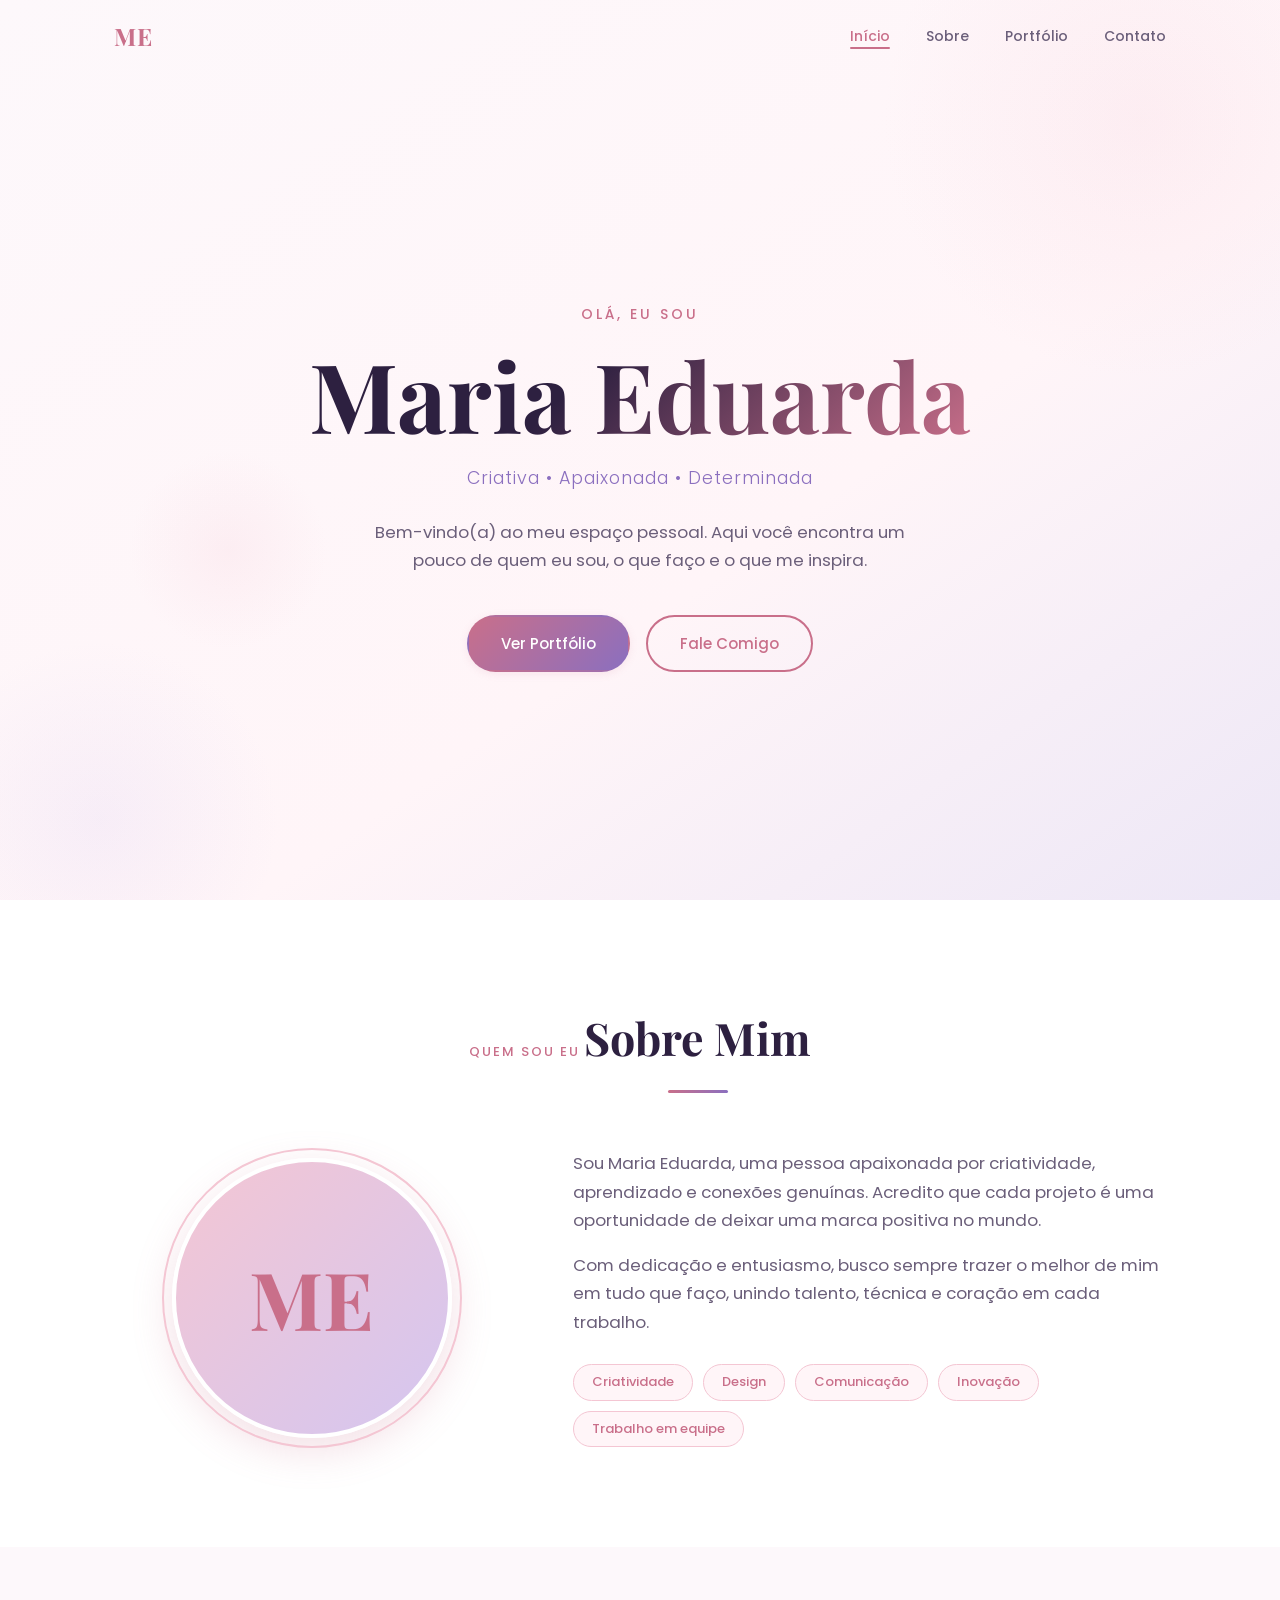
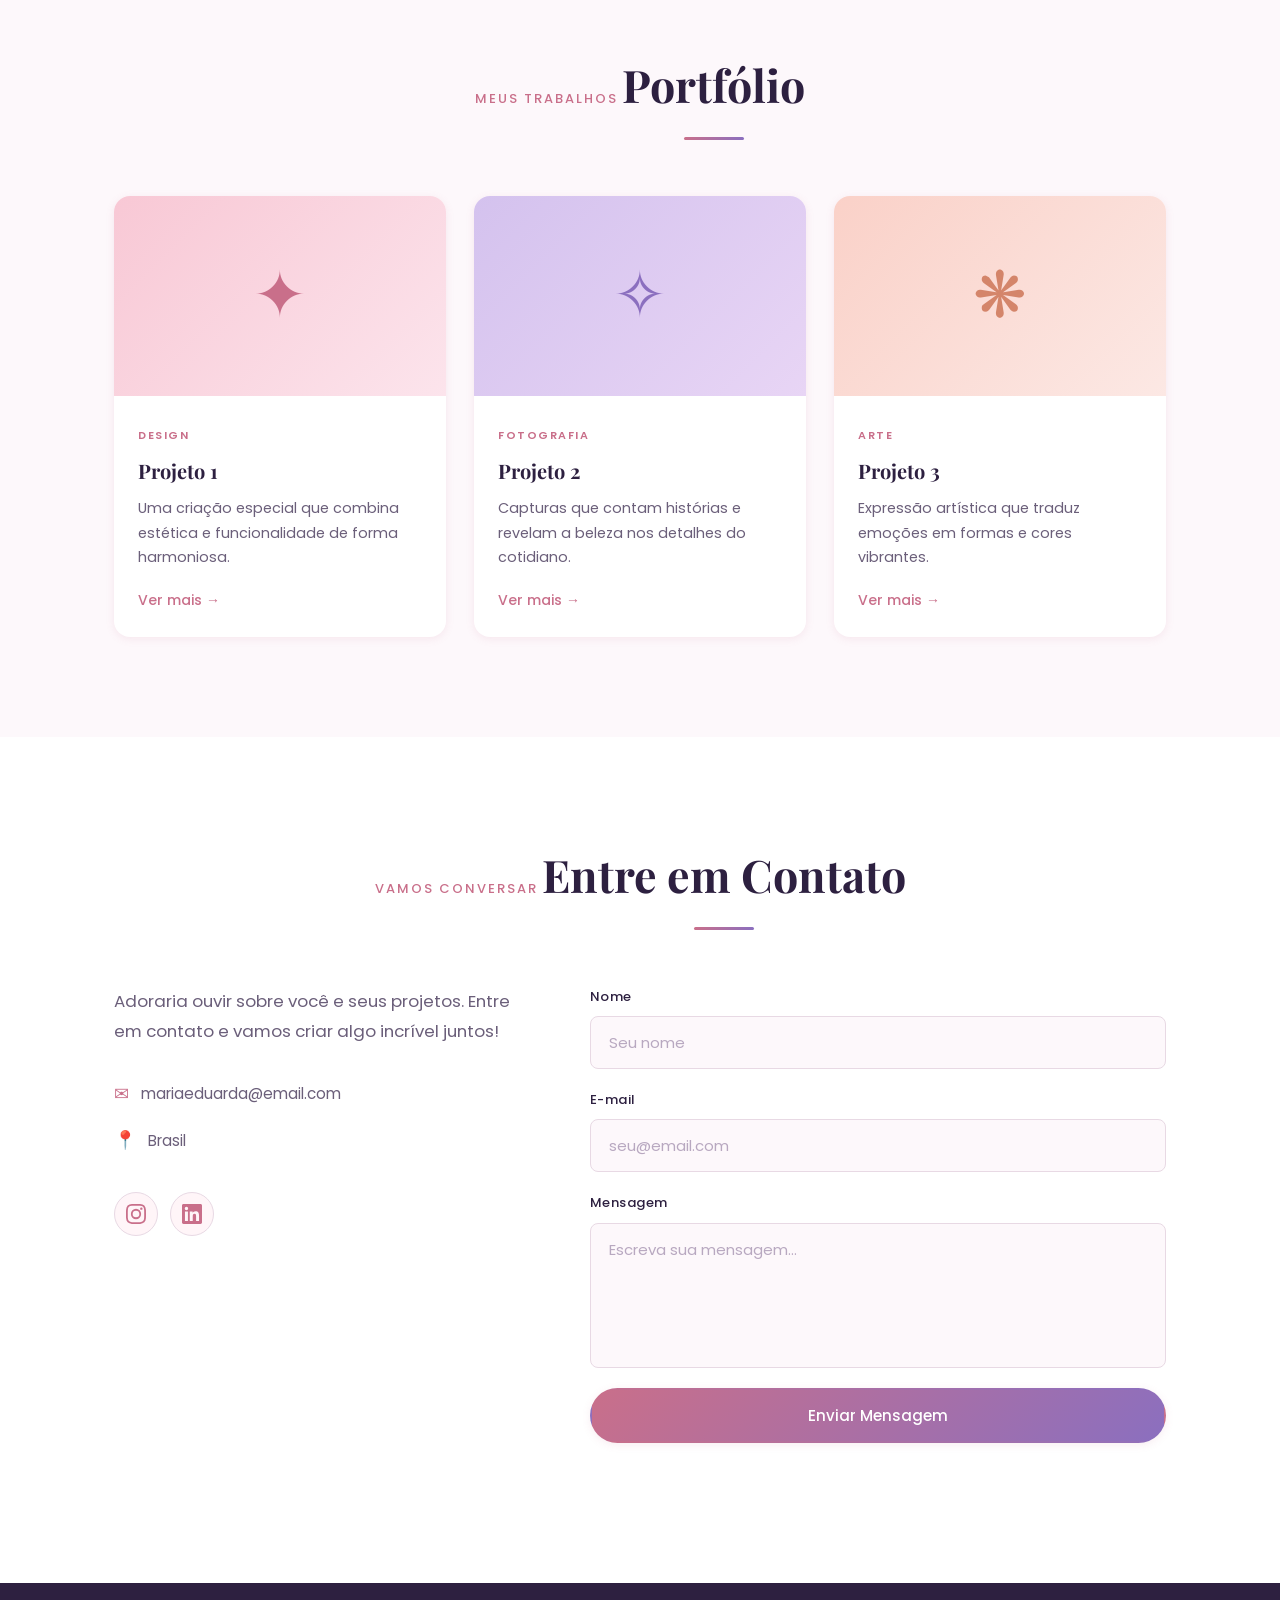
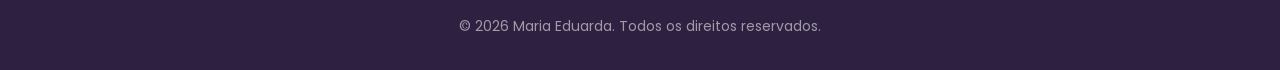
==== index.html @ 4695074f "Merge pull request #1 from SeniorPentest/copilot/create-website-with-image Add personal website for " ====
<!DOCTYPE html>
<html lang="pt-BR">
<head>
    <meta charset="UTF-8">
    <meta name="viewport" content="width=device-width, initial-scale=1.0">
    <title>Maria Eduarda</title>
    <link rel="stylesheet" href="styles.css">
    <link rel="preconnect" href="https://fonts.googleapis.com">
    <link rel="preconnect" href="https://fonts.gstatic.com" crossorigin>
    <link href="https://fonts.googleapis.com/css2?family=Playfair+Display:ital,wght@0,400;0,700;1,400&family=Poppins:wght@300;400;500;600&display=swap" rel="stylesheet">
    <script src="script.js" defer></script>
</head>
<body>

    <!-- Navigation -->
    <header id="header">
        <nav class="navbar">
            <div class="nav-logo">
                <a href="#hero">ME</a>
            </div>
            <ul class="nav-links" id="nav-links">
                <li><a href="#hero">Início</a></li>
                <li><a href="#about">Sobre</a></li>
                <li><a href="#portfolio">Portfólio</a></li>
                <li><a href="#contact">Contato</a></li>
            </ul>
            <button class="hamburger" id="hamburger" aria-label="Abrir menu">
                <span></span>
                <span></span>
                <span></span>
            </button>
        </nav>
    </header>

    <!-- Hero Section -->
    <section id="hero" class="hero">
        <div class="hero-content">
            <span class="hero-tag">Olá, eu sou</span>
            <h1 class="hero-title">Maria Eduarda</h1>
            <p class="hero-subtitle">Criativa &bull; Apaixonada &bull; Determinada</p>
            <p class="hero-description">
                Bem-vindo(a) ao meu espaço pessoal. Aqui você encontra um pouco de quem eu sou,
                o que faço e o que me inspira.
            </p>
            <div class="hero-buttons">
                <a href="#portfolio" class="btn btn-primary">Ver Portfólio</a>
                <a href="#contact" class="btn btn-outline">Fale Comigo</a>
            </div>
        </div>
        <div class="hero-decoration">
            <div class="circle circle-1"></div>
            <div class="circle circle-2"></div>
            <div class="circle circle-3"></div>
        </div>
    </section>

    <!-- About Section -->
    <section id="about" class="about">
        <div class="container">
            <div class="section-header">
                <span class="section-tag">Quem sou eu</span>
                <h2>Sobre Mim</h2>
            </div>
            <div class="about-grid">
                <div class="about-image">
                    <div class="image-placeholder">
                        <span>ME</span>
                    </div>
                </div>
                <div class="about-text">
                    <p>
                        Sou Maria Eduarda, uma pessoa apaixonada por criatividade, aprendizado e conexões genuínas.
                        Acredito que cada projeto é uma oportunidade de deixar uma marca positiva no mundo.
                    </p>
                    <p>
                        Com dedicação e entusiasmo, busco sempre trazer o melhor de mim em tudo que faço,
                        unindo talento, técnica e coração em cada trabalho.
                    </p>
                    <div class="skills">
                        <span class="skill-tag">Criatividade</span>
                        <span class="skill-tag">Design</span>
                        <span class="skill-tag">Comunicação</span>
                        <span class="skill-tag">Inovação</span>
                        <span class="skill-tag">Trabalho em equipe</span>
                    </div>
                </div>
            </div>
        </div>
    </section>

    <!-- Portfolio Section -->
    <section id="portfolio" class="portfolio">
        <div class="container">
            <div class="section-header">
                <span class="section-tag">Meus trabalhos</span>
                <h2>Portfólio</h2>
            </div>
            <div class="portfolio-grid">
                <div class="portfolio-card" data-category="design">
                    <div class="portfolio-card-img">
                        <div class="card-placeholder card-placeholder-1">✦</div>
                    </div>
                    <div class="portfolio-card-body">
                        <span class="card-tag">Design</span>
                        <h3>Projeto 1</h3>
                        <p>Uma criação especial que combina estética e funcionalidade de forma harmoniosa.</p>
                        <a href="#" class="card-link">Ver mais →</a>
                    </div>
                </div>
                <div class="portfolio-card" data-category="photo">
                    <div class="portfolio-card-img">
                        <div class="card-placeholder card-placeholder-2">✧</div>
                    </div>
                    <div class="portfolio-card-body">
                        <span class="card-tag">Fotografia</span>
                        <h3>Projeto 2</h3>
                        <p>Capturas que contam histórias e revelam a beleza nos detalhes do cotidiano.</p>
                        <a href="#" class="card-link">Ver mais →</a>
                    </div>
                </div>
                <div class="portfolio-card" data-category="art">
                    <div class="portfolio-card-img">
                        <div class="card-placeholder card-placeholder-3">❋</div>
                    </div>
                    <div class="portfolio-card-body">
                        <span class="card-tag">Arte</span>
                        <h3>Projeto 3</h3>
                        <p>Expressão artística que traduz emoções em formas e cores vibrantes.</p>
                        <a href="#" class="card-link">Ver mais →</a>
                    </div>
                </div>
            </div>
        </div>
    </section>

    <!-- Contact Section -->
    <section id="contact" class="contact">
        <div class="container">
            <div class="section-header">
                <span class="section-tag">Vamos conversar</span>
                <h2>Entre em Contato</h2>
            </div>
            <div class="contact-wrapper">
                <div class="contact-info">
                    <p>Adoraria ouvir sobre você e seus projetos. Entre em contato e vamos criar algo incrível juntos!</p>
                    <ul class="contact-list">
                        <li>
                            <span class="contact-icon">✉</span>
                            <a href="mailto:mariaeduarda@email.com">mariaeduarda@email.com</a>
                        </li>
                        <li>
                            <span class="contact-icon">📍</span>
                            <span>Brasil</span>
                        </li>
                    </ul>
                    <div class="social-links">
                        <a href="#" class="social-link" aria-label="Instagram">
                            <svg viewBox="0 0 24 24" width="20" height="20" fill="currentColor"><path d="M12 2.163c3.204 0 3.584.012 4.85.07 3.252.148 4.771 1.691 4.919 4.919.058 1.265.069 1.645.069 4.849 0 3.205-.012 3.584-.069 4.849-.149 3.225-1.664 4.771-4.919 4.919-1.266.058-1.644.07-4.85.07-3.204 0-3.584-.012-4.849-.07-3.26-.149-4.771-1.699-4.919-4.92-.058-1.265-.07-1.644-.07-4.849 0-3.204.013-3.583.07-4.849.149-3.227 1.664-4.771 4.919-4.919 1.266-.057 1.645-.069 4.849-.069zM12 0C8.741 0 8.333.014 7.053.072 2.695.272.273 2.69.073 7.052.014 8.333 0 8.741 0 12c0 3.259.014 3.668.072 4.948.2 4.358 2.618 6.78 6.98 6.98C8.333 23.986 8.741 24 12 24c3.259 0 3.668-.014 4.948-.072 4.354-.2 6.782-2.618 6.979-6.98.059-1.28.073-1.689.073-4.948 0-3.259-.014-3.667-.072-4.947-.196-4.354-2.617-6.78-6.979-6.98C15.668.014 15.259 0 12 0zm0 5.838a6.162 6.162 0 100 12.324 6.162 6.162 0 000-12.324zM12 16a4 4 0 110-8 4 4 0 010 8zm6.406-11.845a1.44 1.44 0 100 2.881 1.44 1.44 0 000-2.881z"/></svg>
                        </a>
                        <a href="#" class="social-link" aria-label="LinkedIn">
                            <svg viewBox="0 0 24 24" width="20" height="20" fill="currentColor"><path d="M20.447 20.452h-3.554v-5.569c0-1.328-.027-3.037-1.852-3.037-1.853 0-2.136 1.445-2.136 2.939v5.667H9.351V9h3.414v1.561h.046c.477-.9 1.637-1.85 3.37-1.85 3.601 0 4.267 2.37 4.267 5.455v6.286zM5.337 7.433a2.062 2.062 0 01-2.063-2.065 2.064 2.064 0 112.063 2.065zm1.782 13.019H3.555V9h3.564v11.452zM22.225 0H1.771C.792 0 0 .774 0 1.729v20.542C0 23.227.792 24 1.771 24h20.451C23.2 24 24 23.227 24 22.271V1.729C24 .774 23.2 0 22.222 0h.003z"/></svg>
                        </a>
                    </div>
                </div>
                <form class="contact-form" id="contact-form" novalidate>
                    <div class="form-group">
                        <label for="name">Nome</label>
                        <input type="text" id="name" name="name" placeholder="Seu nome" required>
                    </div>
                    <div class="form-group">
                        <label for="email">E-mail</label>
                        <input type="email" id="email" name="email" placeholder="seu@email.com" required>
                    </div>
                    <div class="form-group">
                        <label for="message">Mensagem</label>
                        <textarea id="message" name="message" rows="5" placeholder="Escreva sua mensagem..." required></textarea>
                    </div>
                    <button type="submit" class="btn btn-primary btn-full">Enviar Mensagem</button>
                    <p class="form-status" id="form-status"></p>
                </form>
            </div>
        </div>
    </section>

    <!-- Footer -->
    <footer class="footer">
        <div class="container">
            <p>&copy; 2026 Maria Eduarda. Todos os direitos reservados.</p>
        </div>
    </footer>

</body>
</html>
---- styles.css ----
/* ===========================
   CSS Reset & Base Styles
   =========================== */

*, *::before, *::after {
    box-sizing: border-box;
    margin: 0;
    padding: 0;
}

:root {
    --color-primary: #c96f8a;
    --color-primary-dark: #a85472;
    --color-primary-light: #f4c6d3;
    --color-secondary: #8b6fbf;
    --color-secondary-light: #d4c6f0;
    --color-bg: #fdf8fb;
    --color-bg-alt: #fff5f8;
    --color-text: #2d2040;
    --color-text-light: #6b5f7a;
    --color-white: #ffffff;
    --color-border: #e8d9e4;
    --font-display: 'Playfair Display', Georgia, serif;
    --font-body: 'Poppins', sans-serif;
    --shadow-sm: 0 2px 8px rgba(201, 111, 138, 0.12);
    --shadow-md: 0 6px 24px rgba(201, 111, 138, 0.18);
    --shadow-lg: 0 12px 40px rgba(201, 111, 138, 0.22);
    --radius: 16px;
    --radius-sm: 8px;
    --transition: 0.3s ease;
    --max-width: 1100px;
    --nav-height: 72px;
}

html {
    scroll-behavior: smooth;
}

body {
    font-family: var(--font-body);
    font-size: 16px;
    line-height: 1.7;
    color: var(--color-text);
    background-color: var(--color-bg);
    overflow-x: hidden;
}

a {
    text-decoration: none;
    color: inherit;
    transition: color var(--transition);
}

ul {
    list-style: none;
}

img {
    max-width: 100%;
    display: block;
}

/* ===========================
   Utility Classes
   =========================== */

.container {
    max-width: var(--max-width);
    margin: 0 auto;
    padding: 0 24px;
}

.section-header {
    text-align: center;
    margin-bottom: 56px;
}

.section-tag {
    display: inline-block;
    font-size: 13px;
    font-weight: 500;
    letter-spacing: 2px;
    text-transform: uppercase;
    color: var(--color-primary);
    margin-bottom: 12px;
}

.section-header h2 {
    font-family: var(--font-display);
    font-size: clamp(2rem, 4vw, 2.8rem);
    font-weight: 700;
    color: var(--color-text);
    position: relative;
    display: inline-block;
}

.section-header h2::after {
    content: '';
    display: block;
    width: 60px;
    height: 3px;
    background: linear-gradient(90deg, var(--color-primary), var(--color-secondary));
    border-radius: 2px;
    margin: 14px auto 0;
}

/* ===========================
   Buttons
   =========================== */

.btn {
    display: inline-flex;
    align-items: center;
    justify-content: center;
    padding: 14px 32px;
    border-radius: 50px;
    font-family: var(--font-body);
    font-size: 15px;
    font-weight: 500;
    cursor: pointer;
    transition: all var(--transition);
    border: 2px solid transparent;
    white-space: nowrap;
}

.btn-primary {
    background: linear-gradient(135deg, var(--color-primary), var(--color-secondary));
    color: var(--color-white);
    box-shadow: var(--shadow-sm);
}

.btn-primary:hover {
    transform: translateY(-2px);
    box-shadow: var(--shadow-md);
    opacity: 0.92;
}

.btn-outline {
    background: transparent;
    color: var(--color-primary);
    border-color: var(--color-primary);
}

.btn-outline:hover {
    background: var(--color-primary);
    color: var(--color-white);
    transform: translateY(-2px);
}

.btn-full {
    width: 100%;
}

/* ===========================
   Header & Navigation
   =========================== */

#header {
    position: fixed;
    top: 0;
    left: 0;
    right: 0;
    z-index: 100;
    height: var(--nav-height);
    transition: background var(--transition), box-shadow var(--transition);
}

#header.scrolled {
    background: rgba(253, 248, 251, 0.95);
    backdrop-filter: blur(12px);
    box-shadow: var(--shadow-sm);
}

.navbar {
    display: flex;
    align-items: center;
    justify-content: space-between;
    max-width: var(--max-width);
    margin: 0 auto;
    padding: 0 24px;
    height: 100%;
}

.nav-logo a {
    font-family: var(--font-display);
    font-size: 1.5rem;
    font-weight: 700;
    color: var(--color-primary);
    letter-spacing: 1px;
}

.nav-links {
    display: flex;
    gap: 36px;
}

.nav-links a {
    font-size: 14px;
    font-weight: 500;
    color: var(--color-text-light);
    position: relative;
    padding-bottom: 3px;
}

.nav-links a::after {
    content: '';
    position: absolute;
    bottom: 0;
    left: 0;
    width: 0;
    height: 2px;
    background: var(--color-primary);
    border-radius: 1px;
    transition: width var(--transition);
}

.nav-links a:hover,
.nav-links a.active {
    color: var(--color-primary);
}

.nav-links a:hover::after,
.nav-links a.active::after {
    width: 100%;
}

.hamburger {
    display: none;
    flex-direction: column;
    justify-content: space-between;
    width: 26px;
    height: 18px;
    background: none;
    border: none;
    cursor: pointer;
    padding: 0;
}

.hamburger span {
    display: block;
    height: 2px;
    background: var(--color-primary);
    border-radius: 2px;
    transition: all var(--transition);
}

/* ===========================
   Hero Section
   =========================== */

.hero {
    min-height: 100vh;
    display: flex;
    align-items: center;
    justify-content: center;
    position: relative;
    overflow: hidden;
    background: linear-gradient(145deg, var(--color-bg) 0%, var(--color-bg-alt) 60%, #ede7f6 100%);
    padding-top: var(--nav-height);
}

.hero-content {
    position: relative;
    z-index: 2;
    text-align: center;
    max-width: 720px;
    padding: 80px 24px;
}

.hero-tag {
    display: inline-block;
    font-size: 14px;
    font-weight: 500;
    letter-spacing: 3px;
    text-transform: uppercase;
    color: var(--color-primary);
    margin-bottom: 16px;
}

.hero-title {
    font-family: var(--font-display);
    font-size: clamp(3rem, 8vw, 6rem);
    font-weight: 700;
    line-height: 1.1;
    color: var(--color-text);
    margin-bottom: 16px;
    background: linear-gradient(135deg, var(--color-text) 40%, var(--color-primary) 100%);
    -webkit-background-clip: text;
    -webkit-text-fill-color: transparent;
    background-clip: text;
}

.hero-subtitle {
    font-size: 1.1rem;
    font-weight: 300;
    color: var(--color-secondary);
    letter-spacing: 1px;
    margin-bottom: 24px;
}

.hero-description {
    font-size: 1.05rem;
    color: var(--color-text-light);
    max-width: 540px;
    margin: 0 auto 40px;
}

.hero-buttons {
    display: flex;
    gap: 16px;
    justify-content: center;
    flex-wrap: wrap;
}

/* Decorative Circles */
.hero-decoration {
    position: absolute;
    inset: 0;
    pointer-events: none;
}

.circle {
    position: absolute;
    border-radius: 50%;
    opacity: 0.18;
}

.circle-1 {
    width: 520px;
    height: 520px;
    background: radial-gradient(circle, var(--color-primary-light), transparent 70%);
    top: -140px;
    right: -120px;
    animation: float 8s ease-in-out infinite;
}

.circle-2 {
    width: 360px;
    height: 360px;
    background: radial-gradient(circle, var(--color-secondary-light), transparent 70%);
    bottom: -100px;
    left: -80px;
    animation: float 10s ease-in-out infinite reverse;
}

.circle-3 {
    width: 200px;
    height: 200px;
    background: radial-gradient(circle, var(--color-primary-light), transparent 70%);
    top: 50%;
    left: 10%;
    animation: float 6s ease-in-out infinite 2s;
}

@keyframes float {
    0%, 100% { transform: translateY(0px); }
    50% { transform: translateY(-20px); }
}

/* ===========================
   About Section
   =========================== */

.about {
    padding: 100px 0;
    background: var(--color-white);
}

.about-grid {
    display: grid;
    grid-template-columns: 1fr 1.5fr;
    gap: 64px;
    align-items: center;
}

.about-image {
    display: flex;
    justify-content: center;
}

.image-placeholder {
    width: 280px;
    height: 280px;
    border-radius: 50%;
    background: linear-gradient(135deg, var(--color-primary-light), var(--color-secondary-light));
    display: flex;
    align-items: center;
    justify-content: center;
    font-family: var(--font-display);
    font-size: 5rem;
    font-weight: 700;
    color: var(--color-primary);
    box-shadow: var(--shadow-lg);
    border: 4px solid var(--color-white);
    outline: 2px solid var(--color-primary-light);
    outline-offset: 8px;
}

.about-text p {
    font-size: 1.05rem;
    color: var(--color-text-light);
    margin-bottom: 16px;
}

.skills {
    display: flex;
    flex-wrap: wrap;
    gap: 10px;
    margin-top: 28px;
}

.skill-tag {
    display: inline-block;
    background: var(--color-bg-alt);
    color: var(--color-primary);
    font-size: 13px;
    font-weight: 500;
    padding: 6px 18px;
    border-radius: 50px;
    border: 1px solid var(--color-primary-light);
}

/* ===========================
   Portfolio Section
   =========================== */

.portfolio {
    padding: 100px 0;
    background: var(--color-bg);
}

.portfolio-grid {
    display: grid;
    grid-template-columns: repeat(3, 1fr);
    gap: 28px;
}

.portfolio-card {
    background: var(--color-white);
    border-radius: var(--radius);
    overflow: hidden;
    box-shadow: var(--shadow-sm);
    transition: transform var(--transition), box-shadow var(--transition);
}

.portfolio-card:hover {
    transform: translateY(-6px);
    box-shadow: var(--shadow-lg);
}

.portfolio-card-img {
    height: 200px;
    overflow: hidden;
}

.card-placeholder {
    width: 100%;
    height: 100%;
    display: flex;
    align-items: center;
    justify-content: center;
    font-size: 4rem;
}

.card-placeholder-1 {
    background: linear-gradient(135deg, #f8c8d5, #fce4ec);
    color: var(--color-primary);
}

.card-placeholder-2 {
    background: linear-gradient(135deg, #d4c2ee, #e8d5f5);
    color: var(--color-secondary);
}

.card-placeholder-3 {
    background: linear-gradient(135deg, #fad1c8, #fce8e4);
    color: #d4856a;
}

.portfolio-card-body {
    padding: 24px;
}

.card-tag {
    display: inline-block;
    font-size: 11px;
    font-weight: 600;
    letter-spacing: 1.5px;
    text-transform: uppercase;
    color: var(--color-primary);
    margin-bottom: 10px;
}

.portfolio-card-body h3 {
    font-family: var(--font-display);
    font-size: 1.25rem;
    color: var(--color-text);
    margin-bottom: 8px;
}

.portfolio-card-body p {
    font-size: 0.9rem;
    color: var(--color-text-light);
    margin-bottom: 16px;
}

.card-link {
    font-size: 14px;
    font-weight: 500;
    color: var(--color-primary);
    transition: letter-spacing var(--transition);
}

.card-link:hover {
    letter-spacing: 0.5px;
}

/* ===========================
   Contact Section
   =========================== */

.contact {
    padding: 100px 0;
    background: var(--color-white);
}

.contact-wrapper {
    display: grid;
    grid-template-columns: 1fr 1.4fr;
    gap: 64px;
    align-items: start;
}

.contact-info p {
    font-size: 1.05rem;
    color: var(--color-text-light);
    margin-bottom: 32px;
    line-height: 1.8;
}

.contact-list {
    display: flex;
    flex-direction: column;
    gap: 16px;
    margin-bottom: 36px;
}

.contact-list li {
    display: flex;
    align-items: center;
    gap: 12px;
    font-size: 0.95rem;
    color: var(--color-text-light);
}

.contact-icon {
    font-size: 18px;
    color: var(--color-primary);
}

.contact-list a:hover {
    color: var(--color-primary);
}

.social-links {
    display: flex;
    gap: 12px;
}

.social-link {
    width: 44px;
    height: 44px;
    border-radius: 50%;
    background: var(--color-bg-alt);
    border: 1px solid var(--color-border);
    display: flex;
    align-items: center;
    justify-content: center;
    color: var(--color-primary);
    transition: all var(--transition);
}

.social-link:hover {
    background: var(--color-primary);
    color: var(--color-white);
    border-color: var(--color-primary);
    transform: translateY(-2px);
}

/* Contact Form */
.contact-form {
    display: flex;
    flex-direction: column;
    gap: 20px;
}

.form-group {
    display: flex;
    flex-direction: column;
    gap: 8px;
}

.form-group label {
    font-size: 13px;
    font-weight: 500;
    color: var(--color-text);
    letter-spacing: 0.5px;
}

.form-group input,
.form-group textarea {
    padding: 14px 18px;
    border: 1.5px solid var(--color-border);
    border-radius: var(--radius-sm);
    background: var(--color-bg);
    font-family: var(--font-body);
    font-size: 15px;
    color: var(--color-text);
    transition: border-color var(--transition), box-shadow var(--transition);
    resize: none;
    outline: none;
}

.form-group input:focus,
.form-group textarea:focus {
    border-color: var(--color-primary);
    box-shadow: 0 0 0 3px rgba(201, 111, 138, 0.12);
}

.form-group input::placeholder,
.form-group textarea::placeholder {
    color: #b8a8c0;
}

.form-status {
    font-size: 14px;
    text-align: center;
    min-height: 20px;
    color: var(--color-primary);
}

.form-status.success {
    color: #3d9c6e;
}

.form-status.error {
    color: #c0392b;
}

/* ===========================
   Footer
   =========================== */

.footer {
    background: var(--color-text);
    color: rgba(255, 255, 255, 0.55);
    text-align: center;
    padding: 32px 24px;
    font-size: 14px;
}

/* ===========================
   Scroll Reveal Animations
   =========================== */

.reveal {
    opacity: 0;
    transform: translateY(30px);
    transition: opacity 0.7s ease, transform 0.7s ease;
}

.reveal.visible {
    opacity: 1;
    transform: none;
}

/* ===========================
   Responsive / Mobile
   =========================== */

@media (max-width: 900px) {
    .about-grid,
    .contact-wrapper {
        grid-template-columns: 1fr;
        gap: 40px;
    }

    .about-image {
        order: -1;
    }

    .portfolio-grid {
        grid-template-columns: repeat(2, 1fr);
    }
}

@media (max-width: 640px) {
    .nav-links {
        display: none;
        position: fixed;
        top: var(--nav-height);
        left: 0;
        right: 0;
        background: rgba(253, 248, 251, 0.98);
        backdrop-filter: blur(12px);
        flex-direction: column;
        align-items: center;
        gap: 0;
        padding: 24px 0;
        box-shadow: var(--shadow-md);
        border-top: 1px solid var(--color-border);
    }

    .nav-links.open {
        display: flex;
    }

    .nav-links li {
        width: 100%;
        text-align: center;
    }

    .nav-links a {
        display: block;
        padding: 14px 0;
        font-size: 16px;
    }

    .hamburger {
        display: flex;
    }

    .hamburger.open span:nth-child(1) {
        transform: translateY(8px) rotate(45deg);
    }

    .hamburger.open span:nth-child(2) {
        opacity: 0;
        transform: scaleX(0);
    }

    .hamburger.open span:nth-child(3) {
        transform: translateY(-8px) rotate(-45deg);
    }

    .portfolio-grid {
        grid-template-columns: 1fr;
    }

    .hero-buttons {
        flex-direction: column;
        align-items: center;
    }

    .image-placeholder {
        width: 200px;
        height: 200px;
        font-size: 3.5rem;
    }
}
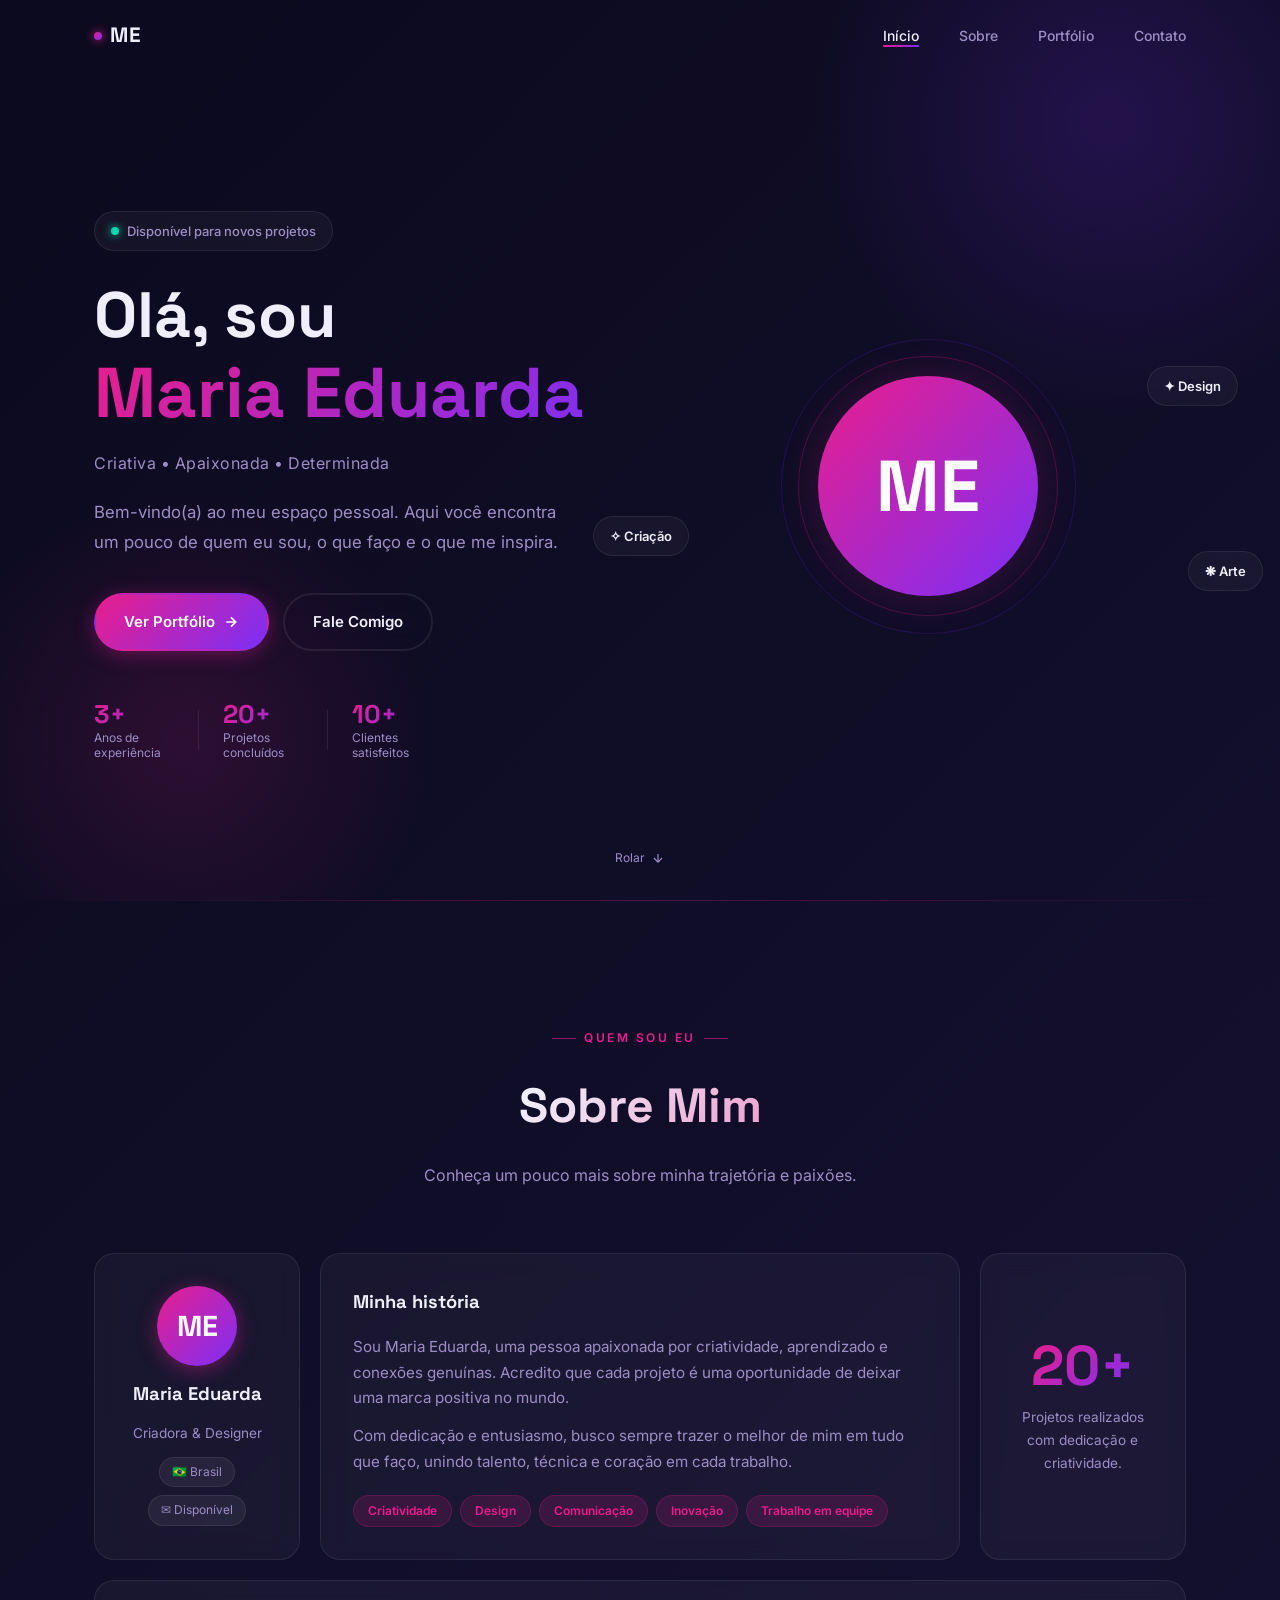
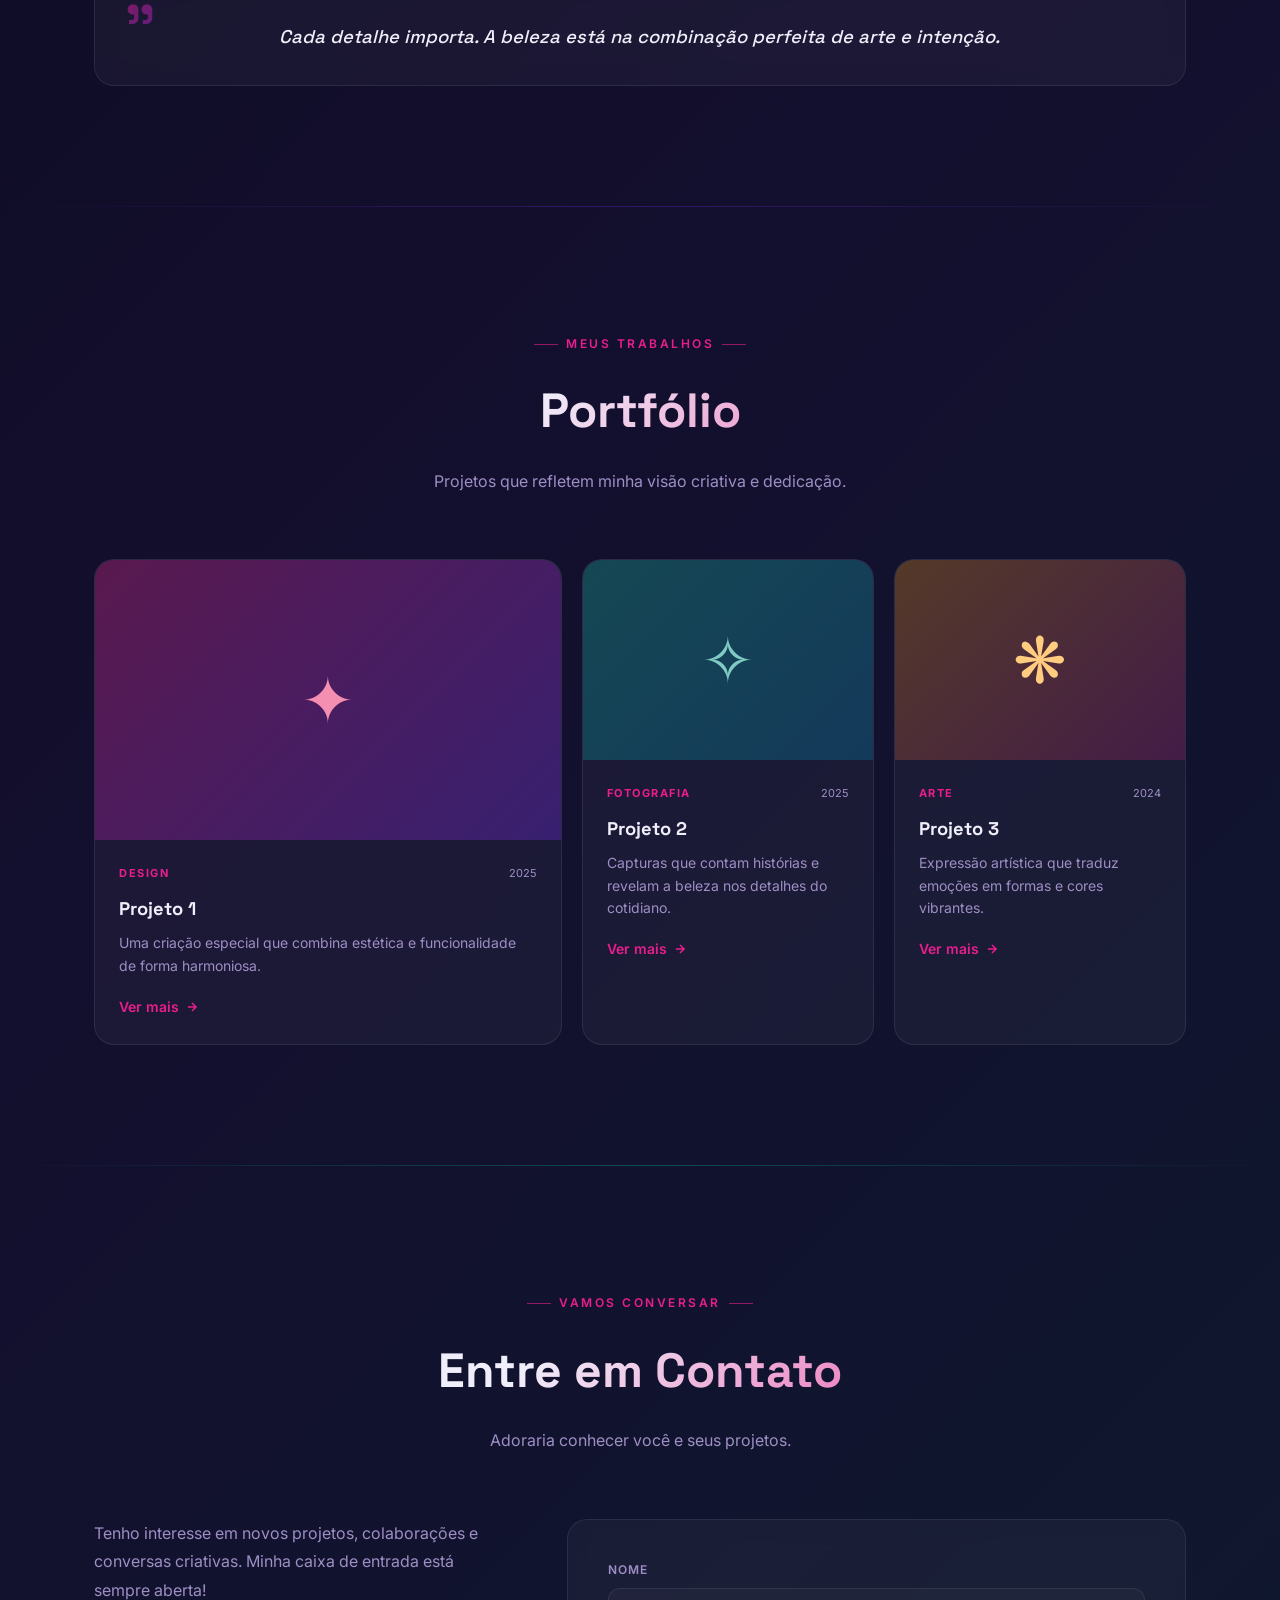
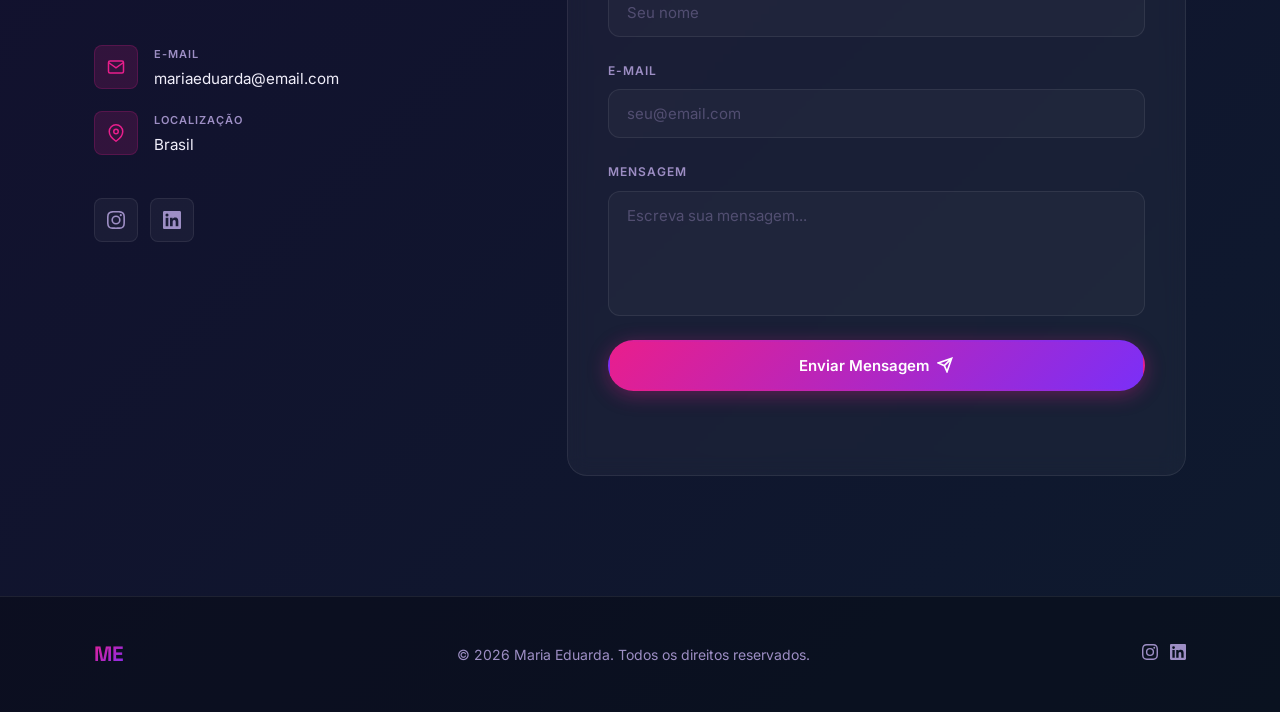
==== commit d187268f: "Merge pull request #2 from SeniorPentest/copilot/update-repository-interface Redesign site interface" ====
--- a/index.html
+++ b/index.html
@@ -7,7 +7,7 @@
     <link rel="stylesheet" href="styles.css">
     <link rel="preconnect" href="https://fonts.googleapis.com">
     <link rel="preconnect" href="https://fonts.gstatic.com" crossorigin>
-    <link href="https://fonts.googleapis.com/css2?family=Playfair+Display:ital,wght@0,400;0,700;1,400&family=Poppins:wght@300;400;500;600&display=swap" rel="stylesheet">
+    <link href="https://fonts.googleapis.com/css2?family=Inter:wght@300;400;500;600;700;800&family=Space+Grotesk:wght@400;500;600;700&display=swap" rel="stylesheet">
     <script src="script.js" defer></script>
 </head>
 <body>
@@ -16,7 +16,7 @@
     <header id="header">
         <nav class="navbar">
             <div class="nav-logo">
-                <a href="#hero">ME</a>
+                <a href="#hero"><span class="logo-dot"></span>ME</a>
             </div>
             <ul class="nav-links" id="nav-links">
                 <li><a href="#hero">Início</a></li>
@@ -34,23 +34,61 @@
 
     <!-- Hero Section -->
     <section id="hero" class="hero">
-        <div class="hero-content">
-            <span class="hero-tag">Olá, eu sou</span>
-            <h1 class="hero-title">Maria Eduarda</h1>
-            <p class="hero-subtitle">Criativa &bull; Apaixonada &bull; Determinada</p>
-            <p class="hero-description">
-                Bem-vindo(a) ao meu espaço pessoal. Aqui você encontra um pouco de quem eu sou,
-                o que faço e o que me inspira.
-            </p>
-            <div class="hero-buttons">
-                <a href="#portfolio" class="btn btn-primary">Ver Portfólio</a>
-                <a href="#contact" class="btn btn-outline">Fale Comigo</a>
-            </div>
-        </div>
-        <div class="hero-decoration">
-            <div class="circle circle-1"></div>
-            <div class="circle circle-2"></div>
-            <div class="circle circle-3"></div>
+        <div class="hero-inner">
+            <div class="hero-text">
+                <div class="hero-badge">
+                    <span class="badge-dot"></span>
+                    Disponível para novos projetos
+                </div>
+                <h1 class="hero-title">
+                    Olá, sou<br>
+                    <span class="hero-name">Maria Eduarda</span>
+                </h1>
+                <p class="hero-subtitle">Criativa &bull; Apaixonada &bull; Determinada</p>
+                <p class="hero-description">
+                    Bem-vindo(a) ao meu espaço pessoal. Aqui você encontra um pouco de quem eu sou,
+                    o que faço e o que me inspira.
+                </p>
+                <div class="hero-buttons">
+                    <a href="#portfolio" class="btn btn-primary">
+                        <span>Ver Portfólio</span>
+                        <svg width="16" height="16" viewBox="0 0 24 24" fill="none" stroke="currentColor" stroke-width="2.5"><path d="M5 12h14M12 5l7 7-7 7"/></svg>
+                    </a>
+                    <a href="#contact" class="btn btn-outline">Fale Comigo</a>
+                </div>
+                <div class="hero-stats">
+                    <div class="stat">
+                        <strong>3+</strong>
+                        <span>Anos de experiência</span>
+                    </div>
+                    <div class="stat-divider"></div>
+                    <div class="stat">
+                        <strong>20+</strong>
+                        <span>Projetos concluídos</span>
+                    </div>
+                    <div class="stat-divider"></div>
+                    <div class="stat">
+                        <strong>10+</strong>
+                        <span>Clientes satisfeitos</span>
+                    </div>
+                </div>
+            </div>
+            <div class="hero-visual">
+                <div class="avatar-ring">
+                    <div class="avatar-inner">
+                        <span class="avatar-initials">ME</span>
+                    </div>
+                    <div class="ring ring-1"></div>
+                    <div class="ring ring-2"></div>
+                </div>
+                <div class="floating-chip chip-1">✦ Design</div>
+                <div class="floating-chip chip-2">❋ Arte</div>
+                <div class="floating-chip chip-3">✧ Criação</div>
+            </div>
+        </div>
+        <div class="hero-scroll-hint">
+            <span>Rolar</span>
+            <svg width="14" height="14" viewBox="0 0 24 24" fill="none" stroke="currentColor" stroke-width="2"><path d="M12 5v14M5 12l7 7 7-7"/></svg>
         </div>
     </section>
 
@@ -60,14 +98,22 @@
             <div class="section-header">
                 <span class="section-tag">Quem sou eu</span>
                 <h2>Sobre Mim</h2>
+                <p class="section-desc">Conheça um pouco mais sobre minha trajetória e paixões.</p>
             </div>
             <div class="about-grid">
-                <div class="about-image">
-                    <div class="image-placeholder">
+                <div class="about-card about-card-main">
+                    <div class="about-avatar">
                         <span>ME</span>
                     </div>
-                </div>
-                <div class="about-text">
+                    <h3>Maria Eduarda</h3>
+                    <p class="about-role">Criadora &amp; Designer</p>
+                    <div class="about-badges">
+                        <span class="badge">🇧🇷 Brasil</span>
+                        <span class="badge">✉ Disponível</span>
+                    </div>
+                </div>
+                <div class="about-card about-card-bio">
+                    <h3>Minha história</h3>
                     <p>
                         Sou Maria Eduarda, uma pessoa apaixonada por criatividade, aprendizado e conexões genuínas.
                         Acredito que cada projeto é uma oportunidade de deixar uma marca positiva no mundo.
@@ -84,6 +130,14 @@
                         <span class="skill-tag">Trabalho em equipe</span>
                     </div>
                 </div>
+                <div class="about-card about-card-stat">
+                    <div class="big-number">20+</div>
+                    <p>Projetos realizados com dedicação e criatividade.</p>
+                </div>
+                <div class="about-card about-card-quote">
+                    <span class="quote-mark">"</span>
+                    <p>Cada detalhe importa. A beleza está na combinação perfeita de arte e intenção.</p>
+                </div>
             </div>
         </div>
     </section>
@@ -94,39 +148,67 @@
             <div class="section-header">
                 <span class="section-tag">Meus trabalhos</span>
                 <h2>Portfólio</h2>
+                <p class="section-desc">Projetos que refletem minha visão criativa e dedicação.</p>
             </div>
             <div class="portfolio-grid">
-                <div class="portfolio-card" data-category="design">
+                <div class="portfolio-card featured" data-category="design">
                     <div class="portfolio-card-img">
                         <div class="card-placeholder card-placeholder-1">✦</div>
+                        <div class="card-overlay">
+                            <a href="#" class="overlay-btn">Ver projeto</a>
+                        </div>
                     </div>
                     <div class="portfolio-card-body">
-                        <span class="card-tag">Design</span>
+                        <div class="card-meta">
+                            <span class="card-tag">Design</span>
+                            <span class="card-year">2025</span>
+                        </div>
                         <h3>Projeto 1</h3>
                         <p>Uma criação especial que combina estética e funcionalidade de forma harmoniosa.</p>
-                        <a href="#" class="card-link">Ver mais →</a>
+                        <a href="#" class="card-link">
+                            Ver mais
+                            <svg width="14" height="14" viewBox="0 0 24 24" fill="none" stroke="currentColor" stroke-width="2.5"><path d="M5 12h14M12 5l7 7-7 7"/></svg>
+                        </a>
                     </div>
                 </div>
                 <div class="portfolio-card" data-category="photo">
                     <div class="portfolio-card-img">
                         <div class="card-placeholder card-placeholder-2">✧</div>
+                        <div class="card-overlay">
+                            <a href="#" class="overlay-btn">Ver projeto</a>
+                        </div>
                     </div>
                     <div class="portfolio-card-body">
-                        <span class="card-tag">Fotografia</span>
+                        <div class="card-meta">
+                            <span class="card-tag">Fotografia</span>
+                            <span class="card-year">2025</span>
+                        </div>
                         <h3>Projeto 2</h3>
                         <p>Capturas que contam histórias e revelam a beleza nos detalhes do cotidiano.</p>
-                        <a href="#" class="card-link">Ver mais →</a>
+                        <a href="#" class="card-link">
+                            Ver mais
+                            <svg width="14" height="14" viewBox="0 0 24 24" fill="none" stroke="currentColor" stroke-width="2.5"><path d="M5 12h14M12 5l7 7-7 7"/></svg>
+                        </a>
                     </div>
                 </div>
                 <div class="portfolio-card" data-category="art">
                     <div class="portfolio-card-img">
                         <div class="card-placeholder card-placeholder-3">❋</div>
+                        <div class="card-overlay">
+                            <a href="#" class="overlay-btn">Ver projeto</a>
+                        </div>
                     </div>
                     <div class="portfolio-card-body">
-                        <span class="card-tag">Arte</span>
+                        <div class="card-meta">
+                            <span class="card-tag">Arte</span>
+                            <span class="card-year">2024</span>
+                        </div>
                         <h3>Projeto 3</h3>
                         <p>Expressão artística que traduz emoções em formas e cores vibrantes.</p>
-                        <a href="#" class="card-link">Ver mais →</a>
+                        <a href="#" class="card-link">
+                            Ver mais
+                            <svg width="14" height="14" viewBox="0 0 24 24" fill="none" stroke="currentColor" stroke-width="2.5"><path d="M5 12h14M12 5l7 7-7 7"/></svg>
+                        </a>
                     </div>
                 </div>
             </div>
@@ -139,26 +221,37 @@
             <div class="section-header">
                 <span class="section-tag">Vamos conversar</span>
                 <h2>Entre em Contato</h2>
+                <p class="section-desc">Adoraria conhecer você e seus projetos.</p>
             </div>
             <div class="contact-wrapper">
                 <div class="contact-info">
-                    <p>Adoraria ouvir sobre você e seus projetos. Entre em contato e vamos criar algo incrível juntos!</p>
+                    <p>Tenho interesse em novos projetos, colaborações e conversas criativas. Minha caixa de entrada está sempre aberta!</p>
                     <ul class="contact-list">
                         <li>
-                            <span class="contact-icon">✉</span>
-                            <a href="mailto:mariaeduarda@email.com">mariaeduarda@email.com</a>
+                            <div class="contact-icon-wrap">
+                                <svg width="18" height="18" viewBox="0 0 24 24" fill="none" stroke="currentColor" stroke-width="2"><path d="M4 4h16c1.1 0 2 .9 2 2v12c0 1.1-.9 2-2 2H4c-1.1 0-2-.9-2-2V6c0-1.1.9-2 2-2z"/><polyline points="22,6 12,13 2,6"/></svg>
+                            </div>
+                            <div>
+                                <span class="contact-label">E-mail</span>
+                                <a href="mailto:mariaeduarda@email.com">mariaeduarda@email.com</a>
+                            </div>
                         </li>
                         <li>
-                            <span class="contact-icon">📍</span>
-                            <span>Brasil</span>
+                            <div class="contact-icon-wrap">
+                                <svg width="18" height="18" viewBox="0 0 24 24" fill="none" stroke="currentColor" stroke-width="2"><path d="M21 10c0 7-9 13-9 13s-9-6-9-13a9 9 0 0118 0z"/><circle cx="12" cy="10" r="3"/></svg>
+                            </div>
+                            <div>
+                                <span class="contact-label">Localização</span>
+                                <span>Brasil</span>
+                            </div>
                         </li>
                     </ul>
                     <div class="social-links">
                         <a href="#" class="social-link" aria-label="Instagram">
-                            <svg viewBox="0 0 24 24" width="20" height="20" fill="currentColor"><path d="M12 2.163c3.204 0 3.584.012 4.85.07 3.252.148 4.771 1.691 4.919 4.919.058 1.265.069 1.645.069 4.849 0 3.205-.012 3.584-.069 4.849-.149 3.225-1.664 4.771-4.919 4.919-1.266.058-1.644.07-4.85.07-3.204 0-3.584-.012-4.849-.07-3.26-.149-4.771-1.699-4.919-4.92-.058-1.265-.07-1.644-.07-4.849 0-3.204.013-3.583.07-4.849.149-3.227 1.664-4.771 4.919-4.919 1.266-.057 1.645-.069 4.849-.069zM12 0C8.741 0 8.333.014 7.053.072 2.695.272.273 2.69.073 7.052.014 8.333 0 8.741 0 12c0 3.259.014 3.668.072 4.948.2 4.358 2.618 6.78 6.98 6.98C8.333 23.986 8.741 24 12 24c3.259 0 3.668-.014 4.948-.072 4.354-.2 6.782-2.618 6.979-6.98.059-1.28.073-1.689.073-4.948 0-3.259-.014-3.667-.072-4.947-.196-4.354-2.617-6.78-6.979-6.98C15.668.014 15.259 0 12 0zm0 5.838a6.162 6.162 0 100 12.324 6.162 6.162 0 000-12.324zM12 16a4 4 0 110-8 4 4 0 010 8zm6.406-11.845a1.44 1.44 0 100 2.881 1.44 1.44 0 000-2.881z"/></svg>
+                            <svg viewBox="0 0 24 24" width="18" height="18" fill="currentColor"><path d="M12 2.163c3.204 0 3.584.012 4.85.07 3.252.148 4.771 1.691 4.919 4.919.058 1.265.069 1.645.069 4.849 0 3.205-.012 3.584-.069 4.849-.149 3.225-1.664 4.771-4.919 4.919-1.266.058-1.644.07-4.85.07-3.204 0-3.584-.012-4.849-.07-3.26-.149-4.771-1.699-4.919-4.92-.058-1.265-.07-1.644-.07-4.849 0-3.204.013-3.583.07-4.849.149-3.227 1.664-4.771 4.919-4.919 1.266-.057 1.645-.069 4.849-.069zM12 0C8.741 0 8.333.014 7.053.072 2.695.272.273 2.69.073 7.052.014 8.333 0 8.741 0 12c0 3.259.014 3.668.072 4.948.2 4.358 2.618 6.78 6.98 6.98C8.333 23.986 8.741 24 12 24c3.259 0 3.668-.014 4.948-.072 4.354-.2 6.782-2.618 6.979-6.98.059-1.28.073-1.689.073-4.948 0-3.259-.014-3.667-.072-4.947-.196-4.354-2.617-6.78-6.979-6.98C15.668.014 15.259 0 12 0zm0 5.838a6.162 6.162 0 100 12.324 6.162 6.162 0 000-12.324zM12 16a4 4 0 110-8 4 4 0 010 8zm6.406-11.845a1.44 1.44 0 100 2.881 1.44 1.44 0 000-2.881z"/></svg>
                         </a>
                         <a href="#" class="social-link" aria-label="LinkedIn">
-                            <svg viewBox="0 0 24 24" width="20" height="20" fill="currentColor"><path d="M20.447 20.452h-3.554v-5.569c0-1.328-.027-3.037-1.852-3.037-1.853 0-2.136 1.445-2.136 2.939v5.667H9.351V9h3.414v1.561h.046c.477-.9 1.637-1.85 3.37-1.85 3.601 0 4.267 2.37 4.267 5.455v6.286zM5.337 7.433a2.062 2.062 0 01-2.063-2.065 2.064 2.064 0 112.063 2.065zm1.782 13.019H3.555V9h3.564v11.452zM22.225 0H1.771C.792 0 0 .774 0 1.729v20.542C0 23.227.792 24 1.771 24h20.451C23.2 24 24 23.227 24 22.271V1.729C24 .774 23.2 0 22.222 0h.003z"/></svg>
+                            <svg viewBox="0 0 24 24" width="18" height="18" fill="currentColor"><path d="M20.447 20.452h-3.554v-5.569c0-1.328-.027-3.037-1.852-3.037-1.853 0-2.136 1.445-2.136 2.939v5.667H9.351V9h3.414v1.561h.046c.477-.9 1.637-1.85 3.37-1.85 3.601 0 4.267 2.37 4.267 5.455v6.286zM5.337 7.433a2.062 2.062 0 01-2.063-2.065 2.064 2.064 0 112.063 2.065zm1.782 13.019H3.555V9h3.564v11.452zM22.225 0H1.771C.792 0 0 .774 0 1.729v20.542C0 23.227.792 24 1.771 24h20.451C23.2 24 24 23.227 24 22.271V1.729C24 .774 23.2 0 22.222 0h.003z"/></svg>
                         </a>
                     </div>
                 </div>
@@ -175,7 +268,10 @@
                         <label for="message">Mensagem</label>
                         <textarea id="message" name="message" rows="5" placeholder="Escreva sua mensagem..." required></textarea>
                     </div>
-                    <button type="submit" class="btn btn-primary btn-full">Enviar Mensagem</button>
+                    <button type="submit" class="btn btn-primary btn-full">
+                        <span>Enviar Mensagem</span>
+                        <svg width="16" height="16" viewBox="0 0 24 24" fill="none" stroke="currentColor" stroke-width="2.5"><path d="M22 2L11 13M22 2l-7 20-4-9-9-4 20-7z"/></svg>
+                    </button>
                     <p class="form-status" id="form-status"></p>
                 </form>
             </div>
@@ -184,8 +280,17 @@
 
     <!-- Footer -->
     <footer class="footer">
-        <div class="container">
+        <div class="container footer-inner">
+            <div class="footer-logo">ME</div>
             <p>&copy; 2026 Maria Eduarda. Todos os direitos reservados.</p>
+            <div class="footer-social">
+                <a href="#" aria-label="Instagram">
+                    <svg viewBox="0 0 24 24" width="16" height="16" fill="currentColor"><path d="M12 2.163c3.204 0 3.584.012 4.85.07 3.252.148 4.771 1.691 4.919 4.919.058 1.265.069 1.645.069 4.849 0 3.205-.012 3.584-.069 4.849-.149 3.225-1.664 4.771-4.919 4.919-1.266.058-1.644.07-4.85.07-3.204 0-3.584-.012-4.849-.07-3.26-.149-4.771-1.699-4.919-4.92-.058-1.265-.07-1.644-.07-4.849 0-3.204.013-3.583.07-4.849.149-3.227 1.664-4.771 4.919-4.919 1.266-.057 1.645-.069 4.849-.069zM12 0C8.741 0 8.333.014 7.053.072 2.695.272.273 2.69.073 7.052.014 8.333 0 8.741 0 12c0 3.259.014 3.668.072 4.948.2 4.358 2.618 6.78 6.98 6.98C8.333 23.986 8.741 24 12 24c3.259 0 3.668-.014 4.948-.072 4.354-.2 6.782-2.618 6.979-6.98.059-1.28.073-1.689.073-4.948 0-3.259-.014-3.667-.072-4.947-.196-4.354-2.617-6.78-6.979-6.98C15.668.014 15.259 0 12 0zm0 5.838a6.162 6.162 0 100 12.324 6.162 6.162 0 000-12.324zM12 16a4 4 0 110-8 4 4 0 010 8zm6.406-11.845a1.44 1.44 0 100 2.881 1.44 1.44 0 000-2.881z"/></svg>
+                </a>
+                <a href="#" aria-label="LinkedIn">
+                    <svg viewBox="0 0 24 24" width="16" height="16" fill="currentColor"><path d="M20.447 20.452h-3.554v-5.569c0-1.328-.027-3.037-1.852-3.037-1.853 0-2.136 1.445-2.136 2.939v5.667H9.351V9h3.414v1.561h.046c.477-.9 1.637-1.85 3.37-1.85 3.601 0 4.267 2.37 4.267 5.455v6.286zM5.337 7.433a2.062 2.062 0 01-2.063-2.065 2.064 2.064 0 112.063 2.065zm1.782 13.019H3.555V9h3.564v11.452zM22.225 0H1.771C.792 0 0 .774 0 1.729v20.542C0 23.227.792 24 1.771 24h20.451C23.2 24 24 23.227 24 22.271V1.729C24 .774 23.2 0 22.222 0h.003z"/></svg>
+                </a>
+            </div>
         </div>
     </footer>
 
--- a/styles.css
+++ b/styles.css
@@ -9,26 +9,30 @@
 }
 
 :root {
-    --color-primary: #c96f8a;
-    --color-primary-dark: #a85472;
-    --color-primary-light: #f4c6d3;
-    --color-secondary: #8b6fbf;
-    --color-secondary-light: #d4c6f0;
-    --color-bg: #fdf8fb;
-    --color-bg-alt: #fff5f8;
-    --color-text: #2d2040;
-    --color-text-light: #6b5f7a;
-    --color-white: #ffffff;
-    --color-border: #e8d9e4;
-    --font-display: 'Playfair Display', Georgia, serif;
-    --font-body: 'Poppins', sans-serif;
-    --shadow-sm: 0 2px 8px rgba(201, 111, 138, 0.12);
-    --shadow-md: 0 6px 24px rgba(201, 111, 138, 0.18);
-    --shadow-lg: 0 12px 40px rgba(201, 111, 138, 0.22);
-    --radius: 16px;
-    --radius-sm: 8px;
+    --color-primary: #e91e8c;
+    --color-primary-dark: #c0176e;
+    --color-primary-light: rgba(233, 30, 140, 0.15);
+    --color-secondary: #7b2ff7;
+    --color-secondary-light: rgba(123, 47, 247, 0.15);
+    --color-accent: #00d4aa;
+    --color-bg: #0c0a1e;
+    --color-bg-card: rgba(255, 255, 255, 0.04);
+    --color-bg-card-hover: rgba(255, 255, 255, 0.08);
+    --color-text: #f0eefa;
+    --color-text-muted: #9d8ec4;
+    --color-border: rgba(255, 255, 255, 0.08);
+    --color-border-glow: rgba(233, 30, 140, 0.3);
+    --font-heading: 'Space Grotesk', sans-serif;
+    --font-body: 'Inter', sans-serif;
+    --gradient-primary: linear-gradient(135deg, var(--color-primary), var(--color-secondary));
+    --gradient-bg: linear-gradient(135deg, #0c0a1e 0%, #130f2e 50%, #0e1a2e 100%);
+    --shadow-glow: 0 0 40px rgba(233, 30, 140, 0.2);
+    --shadow-card: 0 8px 32px rgba(0, 0, 0, 0.4);
+    --radius: 20px;
+    --radius-sm: 12px;
+    --radius-xs: 8px;
     --transition: 0.3s ease;
-    --max-width: 1100px;
+    --max-width: 1140px;
     --nav-height: 72px;
 }
 
@@ -41,7 +45,8 @@
     font-size: 16px;
     line-height: 1.7;
     color: var(--color-text);
-    background-color: var(--color-bg);
+    background: var(--gradient-bg);
+    min-height: 100vh;
     overflow-x: hidden;
 }
 
@@ -72,36 +77,48 @@
 
 .section-header {
     text-align: center;
-    margin-bottom: 56px;
+    margin-bottom: 64px;
 }
 
 .section-tag {
-    display: inline-block;
-    font-size: 13px;
-    font-weight: 500;
-    letter-spacing: 2px;
+    display: inline-flex;
+    align-items: center;
+    gap: 8px;
+    font-size: 12px;
+    font-weight: 600;
+    letter-spacing: 2.5px;
     text-transform: uppercase;
     color: var(--color-primary);
-    margin-bottom: 12px;
+    margin-bottom: 16px;
+}
+
+.section-tag::before,
+.section-tag::after {
+    content: '';
+    display: block;
+    width: 24px;
+    height: 1px;
+    background: var(--color-primary);
+    opacity: 0.6;
 }
 
 .section-header h2 {
-    font-family: var(--font-display);
-    font-size: clamp(2rem, 4vw, 2.8rem);
+    font-family: var(--font-heading);
+    font-size: clamp(2rem, 4vw, 3rem);
     font-weight: 700;
     color: var(--color-text);
-    position: relative;
-    display: inline-block;
-}
-
-.section-header h2::after {
-    content: '';
-    display: block;
-    width: 60px;
-    height: 3px;
-    background: linear-gradient(90deg, var(--color-primary), var(--color-secondary));
-    border-radius: 2px;
-    margin: 14px auto 0;
+    margin-bottom: 16px;
+    background: linear-gradient(135deg, var(--color-text) 40%, var(--color-primary) 100%);
+    -webkit-background-clip: text;
+    -webkit-text-fill-color: transparent;
+    background-clip: text;
+}
+
+.section-desc {
+    font-size: 1rem;
+    color: var(--color-text-muted);
+    max-width: 500px;
+    margin: 0 auto;
 }
 
 /* ===========================
@@ -112,38 +129,41 @@
     display: inline-flex;
     align-items: center;
     justify-content: center;
-    padding: 14px 32px;
+    gap: 8px;
+    padding: 14px 28px;
     border-radius: 50px;
     font-family: var(--font-body);
     font-size: 15px;
-    font-weight: 500;
+    font-weight: 600;
     cursor: pointer;
     transition: all var(--transition);
     border: 2px solid transparent;
     white-space: nowrap;
+    position: relative;
+    overflow: hidden;
 }
 
 .btn-primary {
-    background: linear-gradient(135deg, var(--color-primary), var(--color-secondary));
-    color: var(--color-white);
-    box-shadow: var(--shadow-sm);
+    background: var(--gradient-primary);
+    color: #fff;
+    box-shadow: 0 4px 20px rgba(233, 30, 140, 0.35);
 }
 
 .btn-primary:hover {
     transform: translateY(-2px);
-    box-shadow: var(--shadow-md);
-    opacity: 0.92;
+    box-shadow: 0 8px 32px rgba(233, 30, 140, 0.5);
 }
 
 .btn-outline {
     background: transparent;
+    color: var(--color-text);
+    border-color: var(--color-border);
+    backdrop-filter: blur(10px);
+}
+
+.btn-outline:hover {
+    border-color: var(--color-primary);
     color: var(--color-primary);
-    border-color: var(--color-primary);
-}
-
-.btn-outline:hover {
-    background: var(--color-primary);
-    color: var(--color-white);
     transform: translateY(-2px);
 }
 
@@ -166,9 +186,9 @@
 }
 
 #header.scrolled {
-    background: rgba(253, 248, 251, 0.95);
-    backdrop-filter: blur(12px);
-    box-shadow: var(--shadow-sm);
+    background: rgba(12, 10, 30, 0.9);
+    backdrop-filter: blur(20px);
+    border-bottom: 1px solid var(--color-border);
 }
 
 .navbar {
@@ -182,24 +202,37 @@
 }
 
 .nav-logo a {
-    font-family: var(--font-display);
-    font-size: 1.5rem;
+    display: flex;
+    align-items: center;
+    gap: 8px;
+    font-family: var(--font-heading);
+    font-size: 1.3rem;
     font-weight: 700;
-    color: var(--color-primary);
+    color: var(--color-text);
     letter-spacing: 1px;
 }
 
+.logo-dot {
+    width: 8px;
+    height: 8px;
+    border-radius: 50%;
+    background: var(--gradient-primary);
+    box-shadow: 0 0 10px var(--color-primary);
+    flex-shrink: 0;
+}
+
 .nav-links {
     display: flex;
-    gap: 36px;
+    gap: 40px;
 }
 
 .nav-links a {
     font-size: 14px;
     font-weight: 500;
-    color: var(--color-text-light);
+    color: var(--color-text-muted);
     position: relative;
     padding-bottom: 3px;
+    transition: color var(--transition);
 }
 
 .nav-links a::after {
@@ -209,14 +242,14 @@
     left: 0;
     width: 0;
     height: 2px;
-    background: var(--color-primary);
+    background: var(--gradient-primary);
     border-radius: 1px;
     transition: width var(--transition);
 }
 
 .nav-links a:hover,
 .nav-links a.active {
-    color: var(--color-primary);
+    color: var(--color-text);
 }
 
 .nav-links a:hover::after,
@@ -239,7 +272,7 @@
 .hamburger span {
     display: block;
     height: 2px;
-    background: var(--color-primary);
+    background: var(--color-text);
     border-radius: 2px;
     transition: all var(--transition);
 }
@@ -251,110 +284,271 @@
 .hero {
     min-height: 100vh;
     display: flex;
+    flex-direction: column;
     align-items: center;
     justify-content: center;
     position: relative;
     overflow: hidden;
-    background: linear-gradient(145deg, var(--color-bg) 0%, var(--color-bg-alt) 60%, #ede7f6 100%);
     padding-top: var(--nav-height);
 }
 
-.hero-content {
+/* Background glow blobs */
+.hero::before {
+    content: '';
+    position: absolute;
+    top: -20%;
+    right: -10%;
+    width: 600px;
+    height: 600px;
+    border-radius: 50%;
+    background: radial-gradient(circle, rgba(123, 47, 247, 0.18) 0%, transparent 70%);
+    pointer-events: none;
+}
+
+.hero::after {
+    content: '';
+    position: absolute;
+    bottom: -10%;
+    left: -5%;
+    width: 500px;
+    height: 500px;
+    border-radius: 50%;
+    background: radial-gradient(circle, rgba(233, 30, 140, 0.14) 0%, transparent 70%);
+    pointer-events: none;
+}
+
+.hero-inner {
     position: relative;
     z-index: 2;
-    text-align: center;
-    max-width: 720px;
+    max-width: var(--max-width);
+    width: 100%;
     padding: 80px 24px;
-}
-
-.hero-tag {
-    display: inline-block;
-    font-size: 14px;
+    display: grid;
+    grid-template-columns: 1fr 1fr;
+    gap: 60px;
+    align-items: center;
+}
+
+.hero-badge {
+    display: inline-flex;
+    align-items: center;
+    gap: 8px;
+    background: var(--color-bg-card);
+    border: 1px solid var(--color-border);
+    border-radius: 50px;
+    padding: 8px 16px;
+    font-size: 13px;
     font-weight: 500;
-    letter-spacing: 3px;
-    text-transform: uppercase;
-    color: var(--color-primary);
-    margin-bottom: 16px;
+    color: var(--color-text-muted);
+    margin-bottom: 28px;
+    backdrop-filter: blur(10px);
+}
+
+.badge-dot {
+    width: 8px;
+    height: 8px;
+    border-radius: 50%;
+    background: var(--color-accent);
+    box-shadow: 0 0 8px var(--color-accent);
+    animation: pulse-dot 2s ease-in-out infinite;
+    flex-shrink: 0;
+}
+
+@keyframes pulse-dot {
+    0%, 100% { opacity: 1; transform: scale(1); }
+    50% { opacity: 0.6; transform: scale(0.85); }
 }
 
 .hero-title {
-    font-family: var(--font-display);
-    font-size: clamp(3rem, 8vw, 6rem);
+    font-family: var(--font-heading);
+    font-size: clamp(2.2rem, 5vw, 4rem);
     font-weight: 700;
-    line-height: 1.1;
+    line-height: 1.15;
     color: var(--color-text);
     margin-bottom: 16px;
-    background: linear-gradient(135deg, var(--color-text) 40%, var(--color-primary) 100%);
+}
+
+.hero-name {
+    display: block;
+    background: var(--gradient-primary);
     -webkit-background-clip: text;
     -webkit-text-fill-color: transparent;
     background-clip: text;
+    font-size: 1.1em;
 }
 
 .hero-subtitle {
-    font-size: 1.1rem;
-    font-weight: 300;
-    color: var(--color-secondary);
-    letter-spacing: 1px;
-    margin-bottom: 24px;
+    font-size: 1rem;
+    font-weight: 400;
+    color: var(--color-text-muted);
+    letter-spacing: 0.5px;
+    margin-bottom: 20px;
 }
 
 .hero-description {
     font-size: 1.05rem;
-    color: var(--color-text-light);
-    max-width: 540px;
-    margin: 0 auto 40px;
+    color: var(--color-text-muted);
+    max-width: 480px;
+    margin-bottom: 36px;
+    line-height: 1.8;
 }
 
 .hero-buttons {
     display: flex;
-    gap: 16px;
+    gap: 14px;
+    flex-wrap: wrap;
+    margin-bottom: 48px;
+}
+
+.hero-stats {
+    display: flex;
+    align-items: center;
+    gap: 24px;
+}
+
+.stat {
+    display: flex;
+    flex-direction: column;
+}
+
+.stat strong {
+    font-family: var(--font-heading);
+    font-size: 1.6rem;
+    font-weight: 700;
+    background: var(--gradient-primary);
+    -webkit-background-clip: text;
+    -webkit-text-fill-color: transparent;
+    background-clip: text;
+    line-height: 1.2;
+}
+
+.stat span {
+    font-size: 12px;
+    color: var(--color-text-muted);
+    line-height: 1.3;
+    max-width: 80px;
+}
+
+.stat-divider {
+    width: 1px;
+    height: 40px;
+    background: var(--color-border);
+}
+
+/* Hero Visual / Avatar */
+.hero-visual {
+    display: flex;
     justify-content: center;
-    flex-wrap: wrap;
-}
-
-/* Decorative Circles */
-.hero-decoration {
-    position: absolute;
-    inset: 0;
-    pointer-events: none;
-}
-
-.circle {
+    align-items: center;
+    position: relative;
+}
+
+.avatar-ring {
+    position: relative;
+    width: 300px;
+    height: 300px;
+    display: flex;
+    align-items: center;
+    justify-content: center;
+}
+
+.avatar-inner {
+    width: 220px;
+    height: 220px;
+    border-radius: 50%;
+    background: var(--gradient-primary);
+    display: flex;
+    align-items: center;
+    justify-content: center;
+    font-family: var(--font-heading);
+    font-size: 4.5rem;
+    font-weight: 700;
+    color: #fff;
+    position: relative;
+    z-index: 2;
+    box-shadow: var(--shadow-glow);
+}
+
+.ring {
     position: absolute;
     border-radius: 50%;
-    opacity: 0.18;
-}
-
-.circle-1 {
-    width: 520px;
-    height: 520px;
-    background: radial-gradient(circle, var(--color-primary-light), transparent 70%);
-    top: -140px;
-    right: -120px;
-    animation: float 8s ease-in-out infinite;
-}
-
-.circle-2 {
-    width: 360px;
-    height: 360px;
-    background: radial-gradient(circle, var(--color-secondary-light), transparent 70%);
-    bottom: -100px;
-    left: -80px;
-    animation: float 10s ease-in-out infinite reverse;
-}
-
-.circle-3 {
-    width: 200px;
-    height: 200px;
-    background: radial-gradient(circle, var(--color-primary-light), transparent 70%);
-    top: 50%;
-    left: 10%;
-    animation: float 6s ease-in-out infinite 2s;
-}
-
-@keyframes float {
-    0%, 100% { transform: translateY(0px); }
-    50% { transform: translateY(-20px); }
+    border: 1px solid;
+    animation: spin-slow linear infinite;
+}
+
+.ring-1 {
+    width: 260px;
+    height: 260px;
+    border-color: rgba(233, 30, 140, 0.25);
+    animation-duration: 12s;
+}
+
+.ring-2 {
+    width: 295px;
+    height: 295px;
+    border-color: rgba(123, 47, 247, 0.18);
+    animation-duration: 20s;
+    animation-direction: reverse;
+}
+
+@keyframes spin-slow {
+    from { transform: rotate(0deg); }
+    to { transform: rotate(360deg); }
+}
+
+.floating-chip {
+    position: absolute;
+    background: var(--color-bg-card);
+    border: 1px solid var(--color-border);
+    backdrop-filter: blur(10px);
+    border-radius: 50px;
+    padding: 8px 16px;
+    font-size: 13px;
+    font-weight: 600;
+    color: var(--color-text);
+    white-space: nowrap;
+}
+
+.chip-1 {
+    top: 10%;
+    right: -10%;
+    animation: float-chip 5s ease-in-out infinite;
+}
+
+.chip-2 {
+    bottom: 15%;
+    right: -15%;
+    animation: float-chip 6s ease-in-out infinite 1s;
+}
+
+.chip-3 {
+    top: 60%;
+    left: -15%;
+    animation: float-chip 7s ease-in-out infinite 2s;
+}
+
+@keyframes float-chip {
+    0%, 100% { transform: translateY(0); }
+    50% { transform: translateY(-10px); }
+}
+
+.hero-scroll-hint {
+    position: absolute;
+    bottom: 32px;
+    left: 50%;
+    transform: translateX(-50%);
+    display: flex;
+    align-items: center;
+    gap: 6px;
+    font-size: 12px;
+    color: var(--color-text-muted);
+    animation: bounce 2s ease-in-out infinite;
+    z-index: 2;
+}
+
+@keyframes bounce {
+    0%, 100% { transform: translateX(-50%) translateY(0); }
+    50% { transform: translateX(-50%) translateY(6px); }
 }
 
 /* ===========================
@@ -362,62 +556,184 @@
    =========================== */
 
 .about {
-    padding: 100px 0;
-    background: var(--color-white);
+    padding: 120px 0;
+    position: relative;
+}
+
+.about::before {
+    content: '';
+    position: absolute;
+    top: 0;
+    left: 0;
+    right: 0;
+    height: 1px;
+    background: linear-gradient(90deg, transparent, var(--color-primary), transparent);
+    opacity: 0.3;
 }
 
 .about-grid {
     display: grid;
-    grid-template-columns: 1fr 1.5fr;
-    gap: 64px;
-    align-items: center;
-}
-
-.about-image {
-    display: flex;
+    grid-template-columns: 1fr 2fr 1fr 1fr;
+    grid-template-rows: auto auto;
+    gap: 20px;
+}
+
+.about-card {
+    background: var(--color-bg-card);
+    border: 1px solid var(--color-border);
+    border-radius: var(--radius);
+    padding: 32px;
+    backdrop-filter: blur(10px);
+    transition: border-color var(--transition), background var(--transition), transform var(--transition);
+}
+
+.about-card:hover {
+    border-color: var(--color-border-glow);
+    background: var(--color-bg-card-hover);
+    transform: translateY(-4px);
+}
+
+.about-card-main {
+    text-align: center;
+    display: flex;
+    flex-direction: column;
+    align-items: center;
+    gap: 12px;
+}
+
+.about-avatar {
+    width: 80px;
+    height: 80px;
+    border-radius: 50%;
+    background: var(--gradient-primary);
+    display: flex;
+    align-items: center;
     justify-content: center;
-}
-
-.image-placeholder {
-    width: 280px;
-    height: 280px;
-    border-radius: 50%;
-    background: linear-gradient(135deg, var(--color-primary-light), var(--color-secondary-light));
-    display: flex;
-    align-items: center;
+    font-family: var(--font-heading);
+    font-size: 1.8rem;
+    font-weight: 700;
+    color: #fff;
+    box-shadow: 0 4px 20px rgba(233, 30, 140, 0.4);
+}
+
+.about-card-main h3 {
+    font-family: var(--font-heading);
+    font-size: 1.15rem;
+    font-weight: 700;
+    color: var(--color-text);
+}
+
+.about-role {
+    font-size: 0.85rem;
+    color: var(--color-text-muted);
+}
+
+.about-badges {
+    display: flex;
+    gap: 8px;
+    flex-wrap: wrap;
     justify-content: center;
-    font-family: var(--font-display);
-    font-size: 5rem;
+}
+
+.badge {
+    display: inline-block;
+    background: rgba(255,255,255,0.06);
+    border: 1px solid var(--color-border);
+    border-radius: 50px;
+    padding: 4px 12px;
+    font-size: 12px;
+    color: var(--color-text-muted);
+}
+
+.about-card-bio {
+    grid-column: span 2;
+}
+
+.about-card-bio h3 {
+    font-family: var(--font-heading);
+    font-size: 1.15rem;
     font-weight: 700;
-    color: var(--color-primary);
-    box-shadow: var(--shadow-lg);
-    border: 4px solid var(--color-white);
-    outline: 2px solid var(--color-primary-light);
-    outline-offset: 8px;
-}
-
-.about-text p {
-    font-size: 1.05rem;
-    color: var(--color-text-light);
+    color: var(--color-text);
     margin-bottom: 16px;
 }
 
+.about-card-bio p {
+    color: var(--color-text-muted);
+    font-size: 0.95rem;
+    margin-bottom: 12px;
+}
+
 .skills {
     display: flex;
     flex-wrap: wrap;
-    gap: 10px;
-    margin-top: 28px;
+    gap: 8px;
+    margin-top: 20px;
 }
 
 .skill-tag {
     display: inline-block;
-    background: var(--color-bg-alt);
+    background: var(--color-primary-light);
     color: var(--color-primary);
-    font-size: 13px;
+    font-size: 12px;
+    font-weight: 600;
+    padding: 5px 14px;
+    border-radius: 50px;
+    border: 1px solid rgba(233, 30, 140, 0.2);
+}
+
+.about-card-stat {
+    text-align: center;
+    display: flex;
+    flex-direction: column;
+    align-items: center;
+    justify-content: center;
+    gap: 12px;
+}
+
+.big-number {
+    font-family: var(--font-heading);
+    font-size: 3.5rem;
+    font-weight: 700;
+    background: var(--gradient-primary);
+    -webkit-background-clip: text;
+    -webkit-text-fill-color: transparent;
+    background-clip: text;
+    line-height: 1;
+}
+
+.about-card-stat p {
+    font-size: 0.85rem;
+    color: var(--color-text-muted);
+    text-align: center;
+}
+
+.about-card-quote {
+    position: relative;
+    padding-top: 40px;
+    grid-column: 1 / -1;
+}
+
+.quote-mark {
+    position: absolute;
+    top: 12px;
+    left: 28px;
+    font-family: var(--font-heading);
+    font-size: 5rem;
+    line-height: 1;
+    background: var(--gradient-primary);
+    -webkit-background-clip: text;
+    -webkit-text-fill-color: transparent;
+    background-clip: text;
+    opacity: 0.5;
+}
+
+.about-card-quote p {
+    font-family: var(--font-heading);
+    font-size: 1.15rem;
     font-weight: 500;
-    padding: 6px 18px;
-    border-radius: 50px;
-    border: 1px solid var(--color-primary-light);
+    color: var(--color-text);
+    font-style: italic;
+    text-align: center;
 }
 
 /* ===========================
@@ -425,32 +741,49 @@
    =========================== */
 
 .portfolio {
-    padding: 100px 0;
-    background: var(--color-bg);
+    padding: 120px 0;
+    position: relative;
+}
+
+.portfolio::before {
+    content: '';
+    position: absolute;
+    top: 0;
+    left: 0;
+    right: 0;
+    height: 1px;
+    background: linear-gradient(90deg, transparent, var(--color-secondary), transparent);
+    opacity: 0.3;
 }
 
 .portfolio-grid {
     display: grid;
-    grid-template-columns: repeat(3, 1fr);
-    gap: 28px;
+    grid-template-columns: 1.6fr 1fr 1fr;
+    gap: 20px;
 }
 
 .portfolio-card {
-    background: var(--color-white);
+    background: var(--color-bg-card);
+    border: 1px solid var(--color-border);
     border-radius: var(--radius);
     overflow: hidden;
-    box-shadow: var(--shadow-sm);
-    transition: transform var(--transition), box-shadow var(--transition);
+    transition: transform var(--transition), border-color var(--transition), box-shadow var(--transition);
 }
 
 .portfolio-card:hover {
     transform: translateY(-6px);
-    box-shadow: var(--shadow-lg);
+    border-color: var(--color-border-glow);
+    box-shadow: var(--shadow-card);
+}
+
+.portfolio-card.featured .portfolio-card-img {
+    height: 280px;
 }
 
 .portfolio-card-img {
     height: 200px;
     overflow: hidden;
+    position: relative;
 }
 
 .card-placeholder {
@@ -460,59 +793,111 @@
     align-items: center;
     justify-content: center;
     font-size: 4rem;
+    transition: transform var(--transition);
+}
+
+.portfolio-card:hover .card-placeholder {
+    transform: scale(1.05);
 }
 
 .card-placeholder-1 {
-    background: linear-gradient(135deg, #f8c8d5, #fce4ec);
-    color: var(--color-primary);
+    background: linear-gradient(135deg, rgba(233, 30, 140, 0.3), rgba(123, 47, 247, 0.3));
+    color: #f48fb1;
 }
 
 .card-placeholder-2 {
-    background: linear-gradient(135deg, #d4c2ee, #e8d5f5);
-    color: var(--color-secondary);
+    background: linear-gradient(135deg, rgba(0, 212, 170, 0.25), rgba(0, 150, 200, 0.25));
+    color: #80cbc4;
 }
 
 .card-placeholder-3 {
-    background: linear-gradient(135deg, #fad1c8, #fce8e4);
-    color: #d4856a;
+    background: linear-gradient(135deg, rgba(255, 152, 0, 0.25), rgba(233, 30, 140, 0.2));
+    color: #ffcc80;
+}
+
+.card-overlay {
+    position: absolute;
+    inset: 0;
+    background: rgba(12, 10, 30, 0.7);
+    display: flex;
+    align-items: center;
+    justify-content: center;
+    opacity: 0;
+    transition: opacity var(--transition);
+    backdrop-filter: blur(4px);
+}
+
+.portfolio-card:hover .card-overlay {
+    opacity: 1;
+}
+
+.overlay-btn {
+    background: var(--gradient-primary);
+    color: #fff;
+    padding: 10px 24px;
+    border-radius: 50px;
+    font-size: 14px;
+    font-weight: 600;
+    transform: translateY(10px);
+    transition: transform var(--transition);
+}
+
+.portfolio-card:hover .overlay-btn {
+    transform: translateY(0);
 }
 
 .portfolio-card-body {
     padding: 24px;
+}
+
+.card-meta {
+    display: flex;
+    align-items: center;
+    justify-content: space-between;
+    margin-bottom: 10px;
 }
 
 .card-tag {
     display: inline-block;
     font-size: 11px;
-    font-weight: 600;
+    font-weight: 700;
     letter-spacing: 1.5px;
     text-transform: uppercase;
     color: var(--color-primary);
-    margin-bottom: 10px;
+}
+
+.card-year {
+    font-size: 11px;
+    color: var(--color-text-muted);
 }
 
 .portfolio-card-body h3 {
-    font-family: var(--font-display);
-    font-size: 1.25rem;
+    font-family: var(--font-heading);
+    font-size: 1.15rem;
+    font-weight: 700;
     color: var(--color-text);
     margin-bottom: 8px;
 }
 
 .portfolio-card-body p {
-    font-size: 0.9rem;
-    color: var(--color-text-light);
+    font-size: 0.875rem;
+    color: var(--color-text-muted);
     margin-bottom: 16px;
+    line-height: 1.6;
 }
 
 .card-link {
+    display: inline-flex;
+    align-items: center;
+    gap: 6px;
     font-size: 14px;
-    font-weight: 500;
+    font-weight: 600;
     color: var(--color-primary);
-    transition: letter-spacing var(--transition);
+    transition: gap var(--transition);
 }
 
 .card-link:hover {
-    letter-spacing: 0.5px;
+    gap: 10px;
 }
 
 /* ===========================
@@ -520,42 +905,76 @@
    =========================== */
 
 .contact {
-    padding: 100px 0;
-    background: var(--color-white);
+    padding: 120px 0;
+    position: relative;
+}
+
+.contact::before {
+    content: '';
+    position: absolute;
+    top: 0;
+    left: 0;
+    right: 0;
+    height: 1px;
+    background: linear-gradient(90deg, transparent, var(--color-accent), transparent);
+    opacity: 0.3;
 }
 
 .contact-wrapper {
     display: grid;
-    grid-template-columns: 1fr 1.4fr;
-    gap: 64px;
+    grid-template-columns: 1fr 1.5fr;
+    gap: 60px;
     align-items: start;
 }
 
-.contact-info p {
-    font-size: 1.05rem;
-    color: var(--color-text-light);
-    margin-bottom: 32px;
+.contact-info > p {
+    font-size: 1rem;
+    color: var(--color-text-muted);
+    margin-bottom: 40px;
     line-height: 1.8;
 }
 
 .contact-list {
     display: flex;
     flex-direction: column;
+    gap: 20px;
+    margin-bottom: 40px;
+}
+
+.contact-list li {
+    display: flex;
+    align-items: flex-start;
     gap: 16px;
-    margin-bottom: 36px;
-}
-
-.contact-list li {
-    display: flex;
-    align-items: center;
-    gap: 12px;
+}
+
+.contact-icon-wrap {
+    width: 44px;
+    height: 44px;
+    border-radius: var(--radius-xs);
+    background: var(--color-primary-light);
+    border: 1px solid rgba(233, 30, 140, 0.2);
+    display: flex;
+    align-items: center;
+    justify-content: center;
+    color: var(--color-primary);
+    flex-shrink: 0;
+}
+
+.contact-list .contact-label {
+    display: block;
+    font-size: 11px;
+    font-weight: 600;
+    letter-spacing: 1px;
+    text-transform: uppercase;
+    color: var(--color-text-muted);
+    margin-bottom: 2px;
+}
+
+.contact-list a,
+.contact-list span {
     font-size: 0.95rem;
-    color: var(--color-text-light);
-}
-
-.contact-icon {
-    font-size: 18px;
-    color: var(--color-primary);
+    color: var(--color-text);
+    display: block;
 }
 
 .contact-list a:hover {
@@ -570,28 +989,33 @@
 .social-link {
     width: 44px;
     height: 44px;
-    border-radius: 50%;
-    background: var(--color-bg-alt);
+    border-radius: var(--radius-xs);
+    background: var(--color-bg-card);
     border: 1px solid var(--color-border);
     display: flex;
     align-items: center;
     justify-content: center;
+    color: var(--color-text-muted);
+    transition: all var(--transition);
+}
+
+.social-link:hover {
+    background: var(--color-primary-light);
+    border-color: rgba(233, 30, 140, 0.3);
     color: var(--color-primary);
-    transition: all var(--transition);
-}
-
-.social-link:hover {
-    background: var(--color-primary);
-    color: var(--color-white);
-    border-color: var(--color-primary);
     transform: translateY(-2px);
 }
 
 /* Contact Form */
 .contact-form {
+    background: var(--color-bg-card);
+    border: 1px solid var(--color-border);
+    border-radius: var(--radius);
+    padding: 40px;
     display: flex;
     flex-direction: column;
-    gap: 20px;
+    gap: 24px;
+    backdrop-filter: blur(10px);
 }
 
 .form-group {
@@ -601,10 +1025,11 @@
 }
 
 .form-group label {
-    font-size: 13px;
-    font-weight: 500;
-    color: var(--color-text);
-    letter-spacing: 0.5px;
+    font-size: 12px;
+    font-weight: 600;
+    color: var(--color-text-muted);
+    letter-spacing: 1px;
+    text-transform: uppercase;
 }
 
 .form-group input,
@@ -612,7 +1037,7 @@
     padding: 14px 18px;
     border: 1.5px solid var(--color-border);
     border-radius: var(--radius-sm);
-    background: var(--color-bg);
+    background: rgba(255, 255, 255, 0.03);
     font-family: var(--font-body);
     font-size: 15px;
     color: var(--color-text);
@@ -624,12 +1049,12 @@
 .form-group input:focus,
 .form-group textarea:focus {
     border-color: var(--color-primary);
-    box-shadow: 0 0 0 3px rgba(201, 111, 138, 0.12);
+    box-shadow: 0 0 0 3px var(--color-primary-light);
 }
 
 .form-group input::placeholder,
 .form-group textarea::placeholder {
-    color: #b8a8c0;
+    color: rgba(157, 142, 196, 0.4);
 }
 
 .form-status {
@@ -640,11 +1065,11 @@
 }
 
 .form-status.success {
-    color: #3d9c6e;
+    color: var(--color-accent);
 }
 
 .form-status.error {
-    color: #c0392b;
+    color: #ff6b6b;
 }
 
 /* ===========================
@@ -652,11 +1077,47 @@
    =========================== */
 
 .footer {
-    background: var(--color-text);
-    color: rgba(255, 255, 255, 0.55);
+    background: rgba(0, 0, 0, 0.3);
+    border-top: 1px solid var(--color-border);
+    padding: 40px 24px;
+}
+
+.footer-inner {
+    display: flex;
+    align-items: center;
+    justify-content: space-between;
+    gap: 24px;
+    flex-wrap: wrap;
+}
+
+.footer-logo {
+    font-family: var(--font-heading);
+    font-size: 1.3rem;
+    font-weight: 700;
+    background: var(--gradient-primary);
+    -webkit-background-clip: text;
+    -webkit-text-fill-color: transparent;
+    background-clip: text;
+}
+
+.footer p {
+    font-size: 14px;
+    color: var(--color-text-muted);
     text-align: center;
-    padding: 32px 24px;
-    font-size: 14px;
+}
+
+.footer-social {
+    display: flex;
+    gap: 12px;
+}
+
+.footer-social a {
+    color: var(--color-text-muted);
+    transition: color var(--transition);
+}
+
+.footer-social a:hover {
+    color: var(--color-primary);
 }
 
 /* ===========================
@@ -678,19 +1139,80 @@
    Responsive / Mobile
    =========================== */
 
-@media (max-width: 900px) {
-    .about-grid,
+@media (max-width: 1024px) {
+    .hero-inner {
+        grid-template-columns: 1fr;
+        text-align: center;
+        gap: 60px;
+    }
+
+    .hero-description {
+        margin-left: auto;
+        margin-right: auto;
+    }
+
+    .hero-buttons {
+        justify-content: center;
+    }
+
+    .hero-stats {
+        justify-content: center;
+    }
+
+    .hero-visual {
+        order: -1;
+    }
+
+    .chip-1, .chip-2, .chip-3 {
+        display: none;
+    }
+
+    .about-grid {
+        grid-template-columns: 1fr 1fr;
+    }
+
+    .about-card-bio {
+        grid-column: span 1;
+    }
+
+    .about-card-quote {
+        grid-column: span 2;
+    }
+
+    .portfolio-grid {
+        grid-template-columns: 1fr 1fr;
+    }
+
+    .portfolio-card.featured {
+        grid-column: span 2;
+    }
+}
+
+@media (max-width: 768px) {
+    .about-grid {
+        grid-template-columns: 1fr;
+    }
+
+    .about-card-bio,
+    .about-card-quote {
+        grid-column: span 1;
+    }
+
+    .portfolio-grid {
+        grid-template-columns: 1fr;
+    }
+
+    .portfolio-card.featured {
+        grid-column: span 1;
+    }
+
     .contact-wrapper {
         grid-template-columns: 1fr;
         gap: 40px;
     }
 
-    .about-image {
-        order: -1;
-    }
-
-    .portfolio-grid {
-        grid-template-columns: repeat(2, 1fr);
+    .contact-form {
+        padding: 28px;
     }
 }
 
@@ -701,14 +1223,13 @@
         top: var(--nav-height);
         left: 0;
         right: 0;
-        background: rgba(253, 248, 251, 0.98);
-        backdrop-filter: blur(12px);
+        background: rgba(12, 10, 30, 0.97);
+        backdrop-filter: blur(20px);
         flex-direction: column;
         align-items: center;
         gap: 0;
         padding: 24px 0;
-        box-shadow: var(--shadow-md);
-        border-top: 1px solid var(--color-border);
+        border-bottom: 1px solid var(--color-border);
     }
 
     .nav-links.open {
@@ -724,6 +1245,7 @@
         display: block;
         padding: 14px 0;
         font-size: 16px;
+        color: var(--color-text);
     }
 
     .hamburger {
@@ -743,18 +1265,23 @@
         transform: translateY(-8px) rotate(-45deg);
     }
 
-    .portfolio-grid {
-        grid-template-columns: 1fr;
-    }
-
     .hero-buttons {
         flex-direction: column;
         align-items: center;
     }
 
-    .image-placeholder {
-        width: 200px;
-        height: 200px;
-        font-size: 3.5rem;
-    }
-}
+    .hero-stats {
+        flex-wrap: wrap;
+        gap: 16px;
+        justify-content: center;
+    }
+
+    .stat-divider {
+        display: none;
+    }
+
+    .footer-inner {
+        flex-direction: column;
+        text-align: center;
+    }
+}
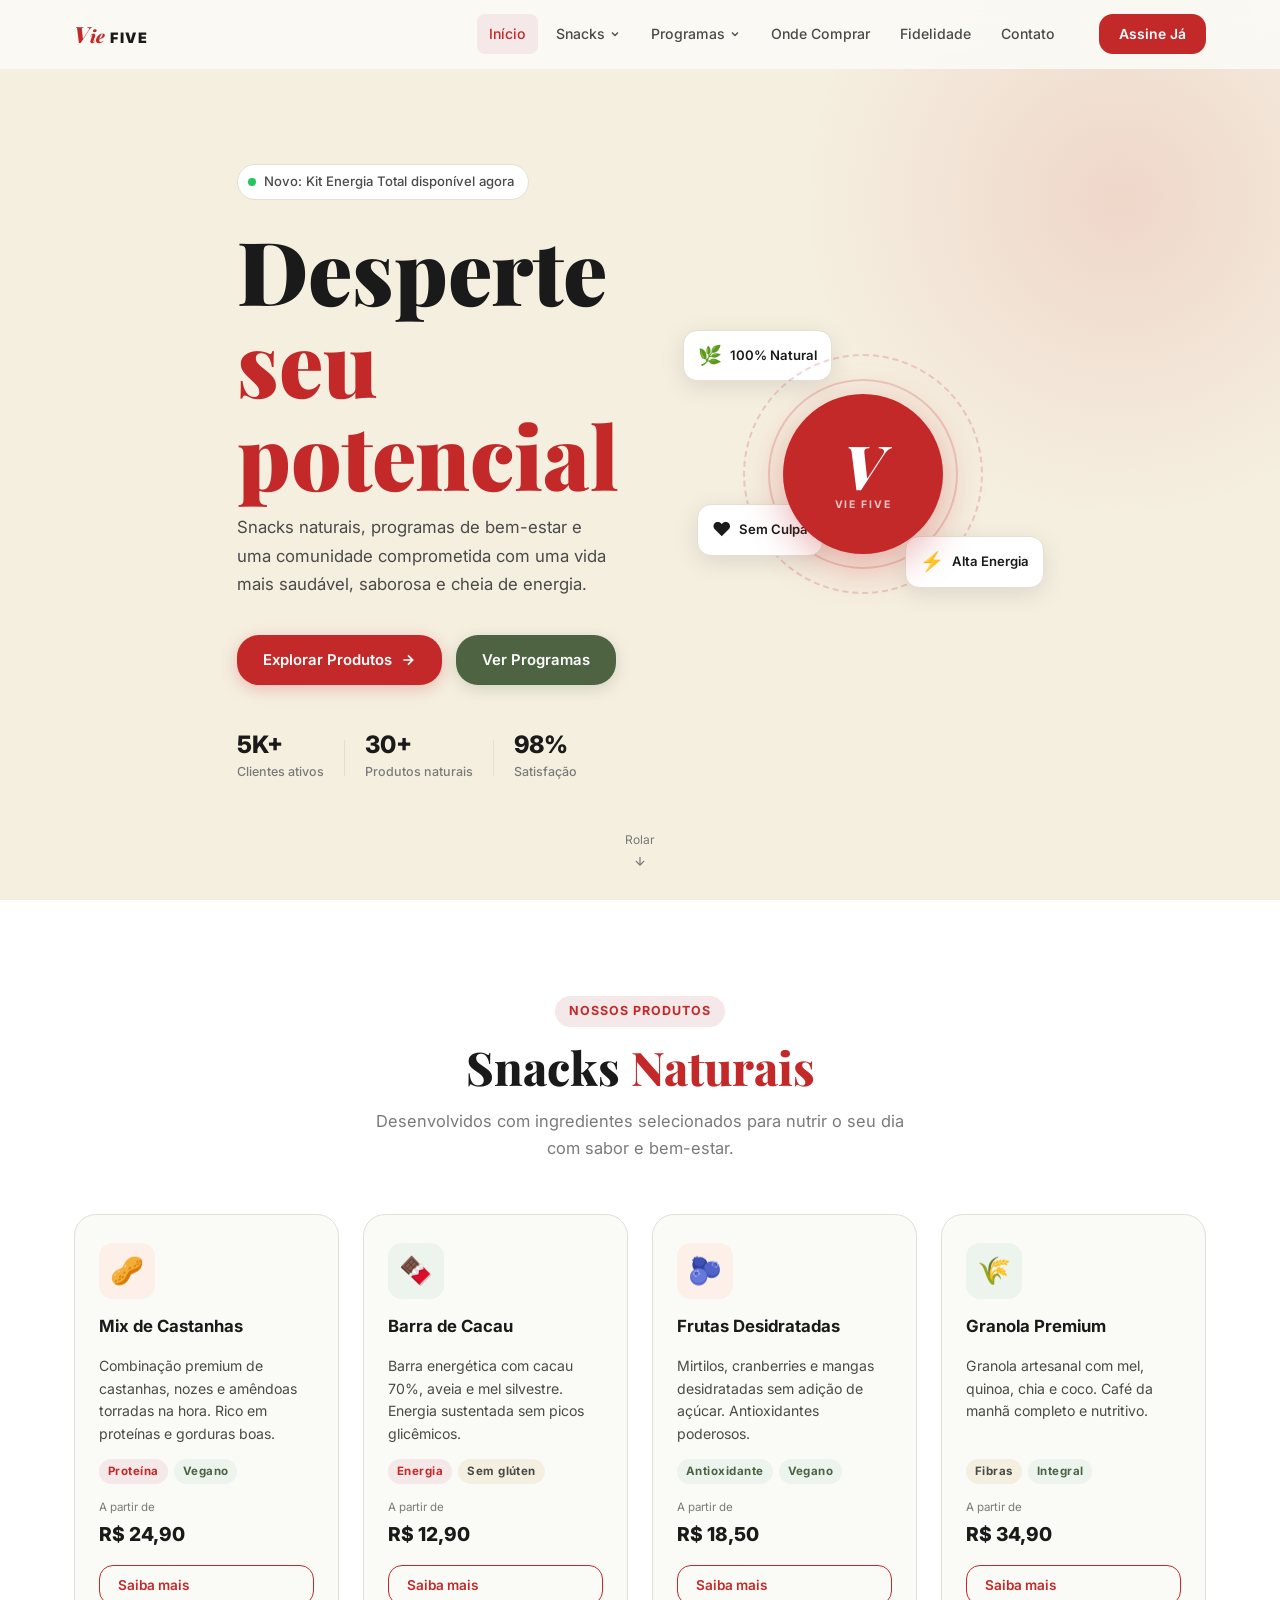
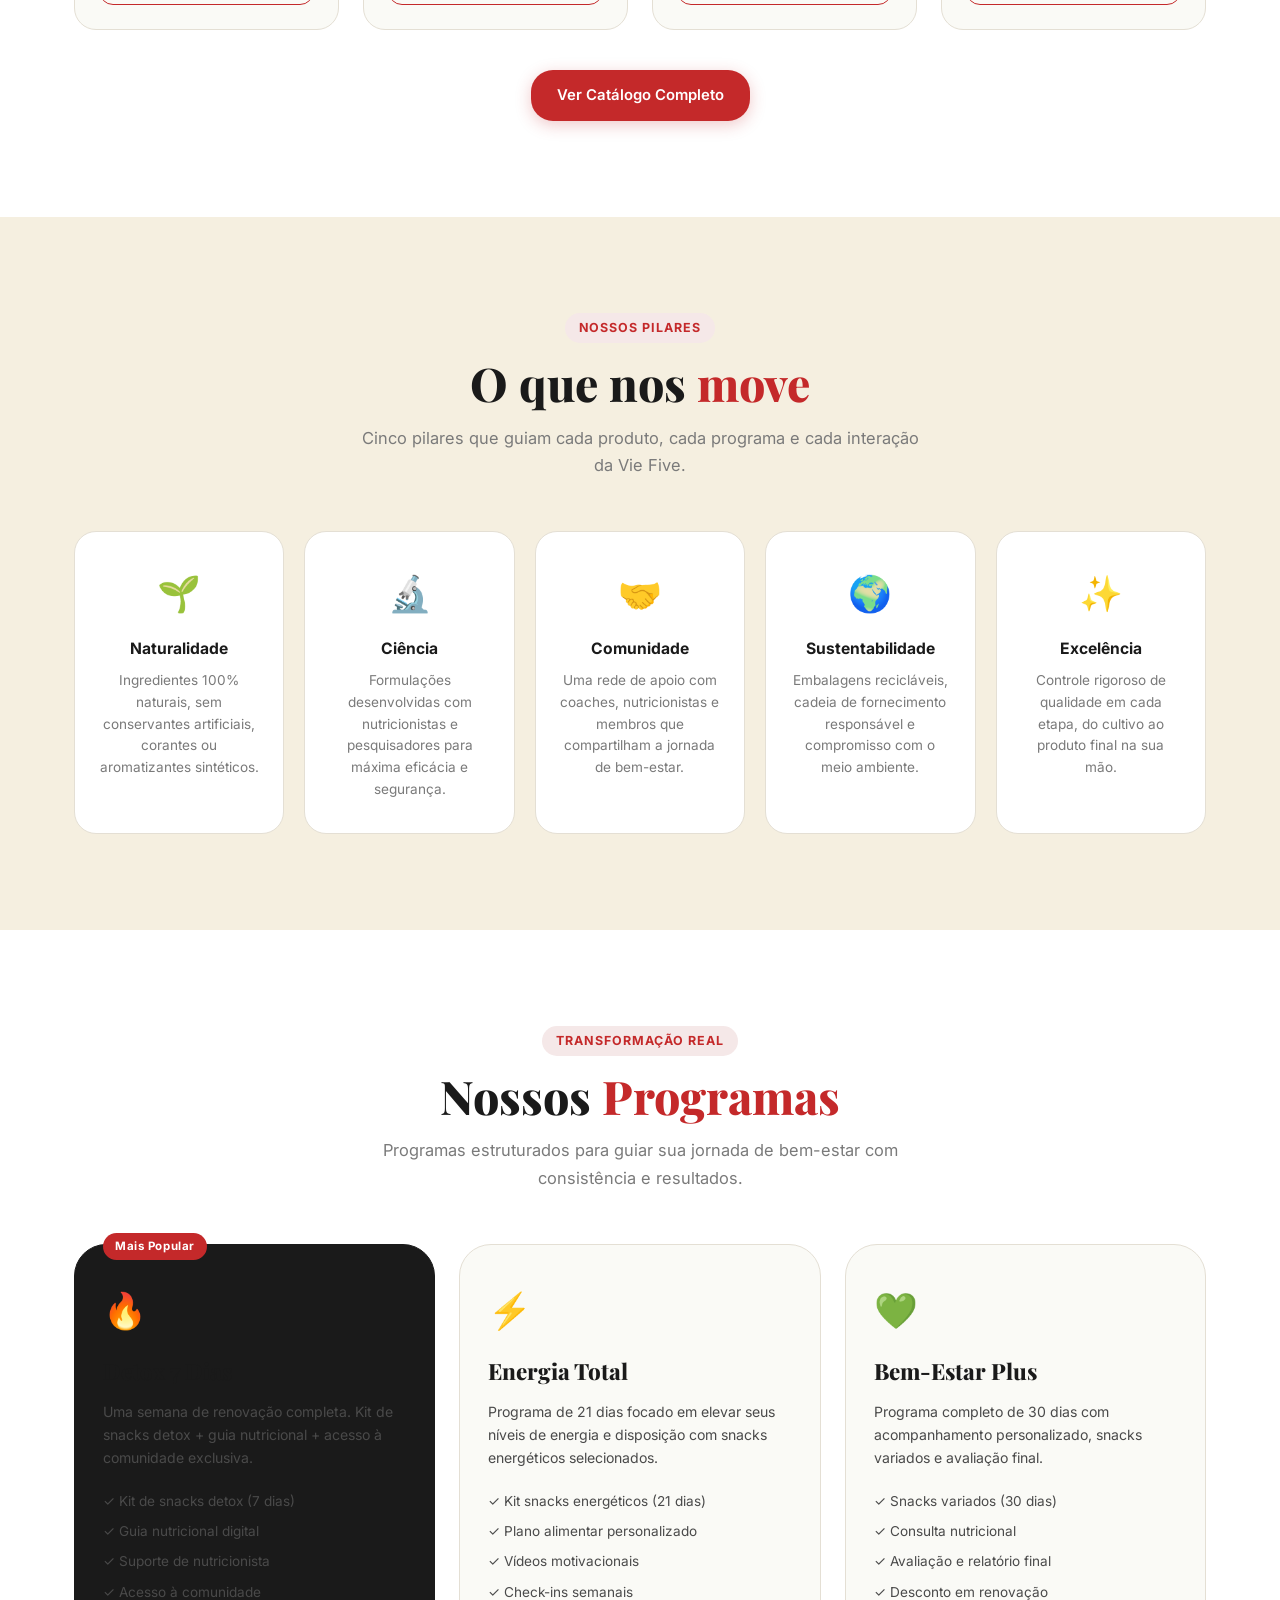
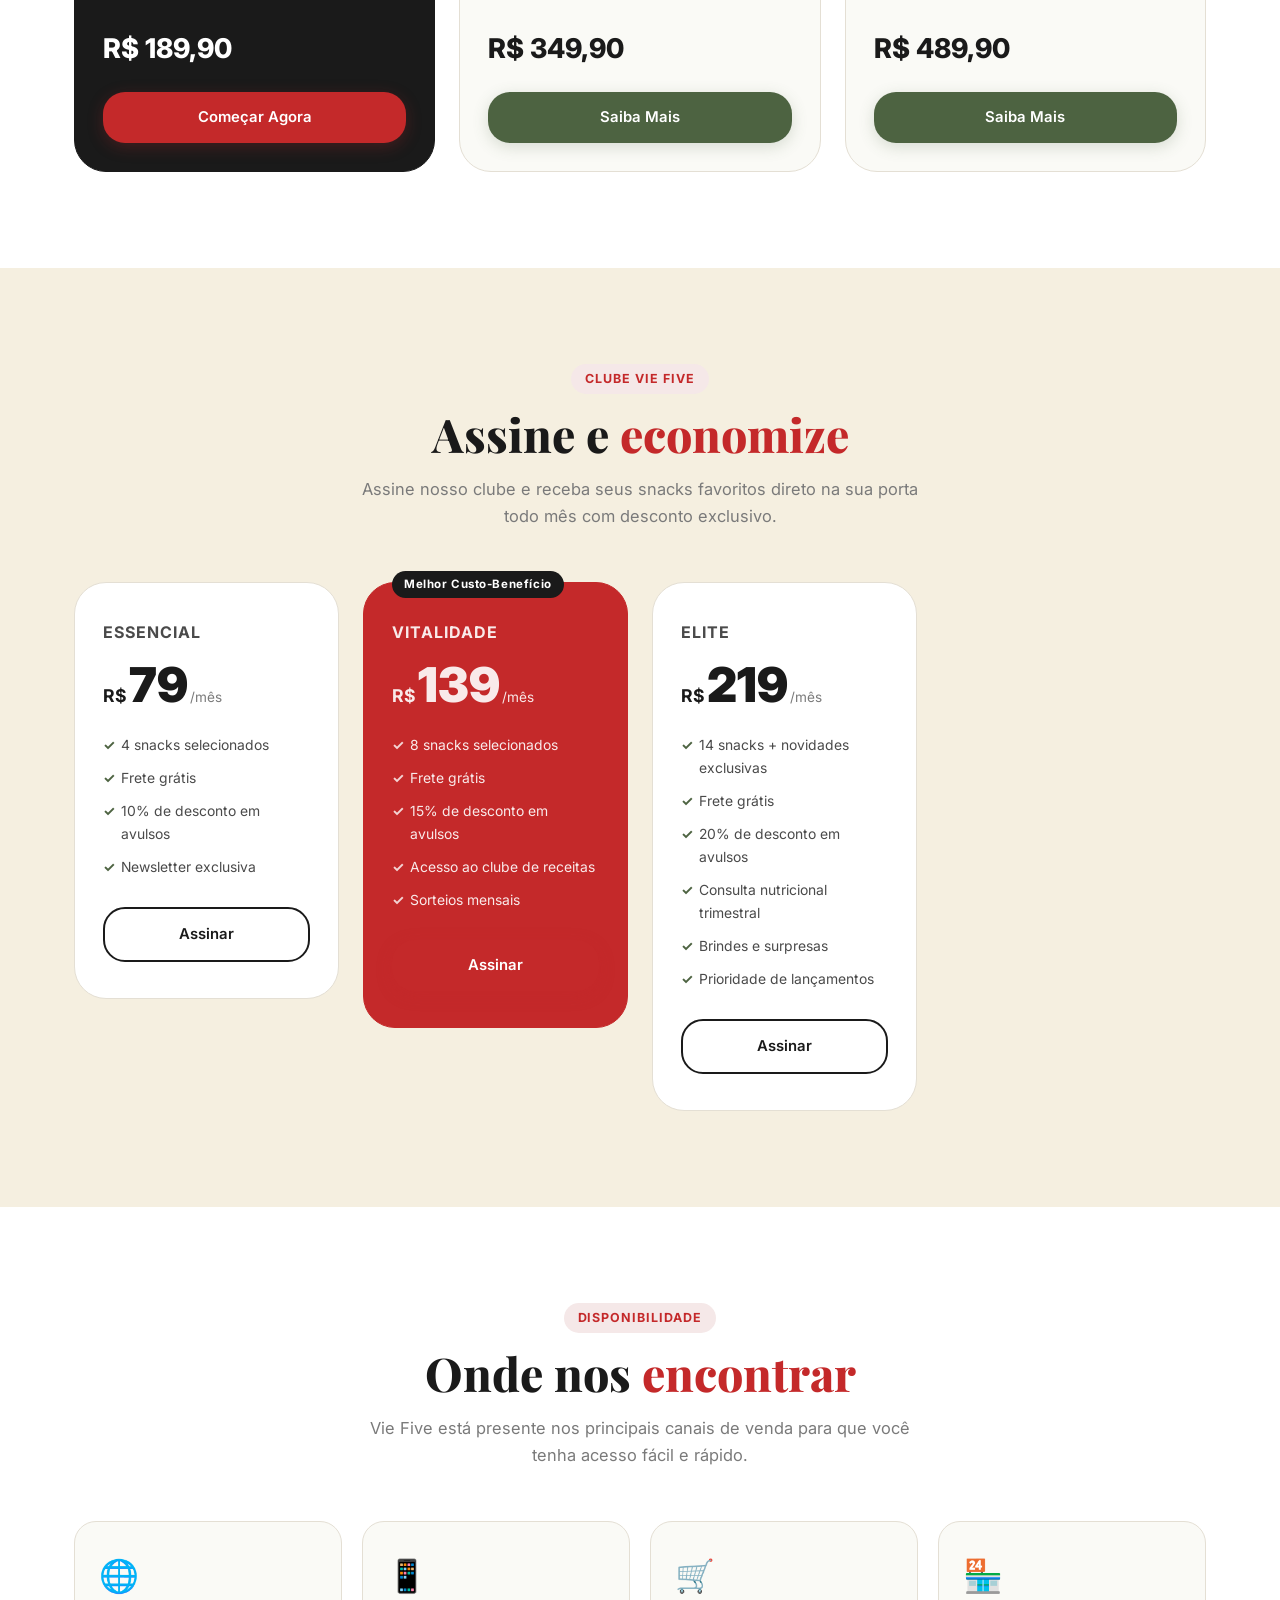
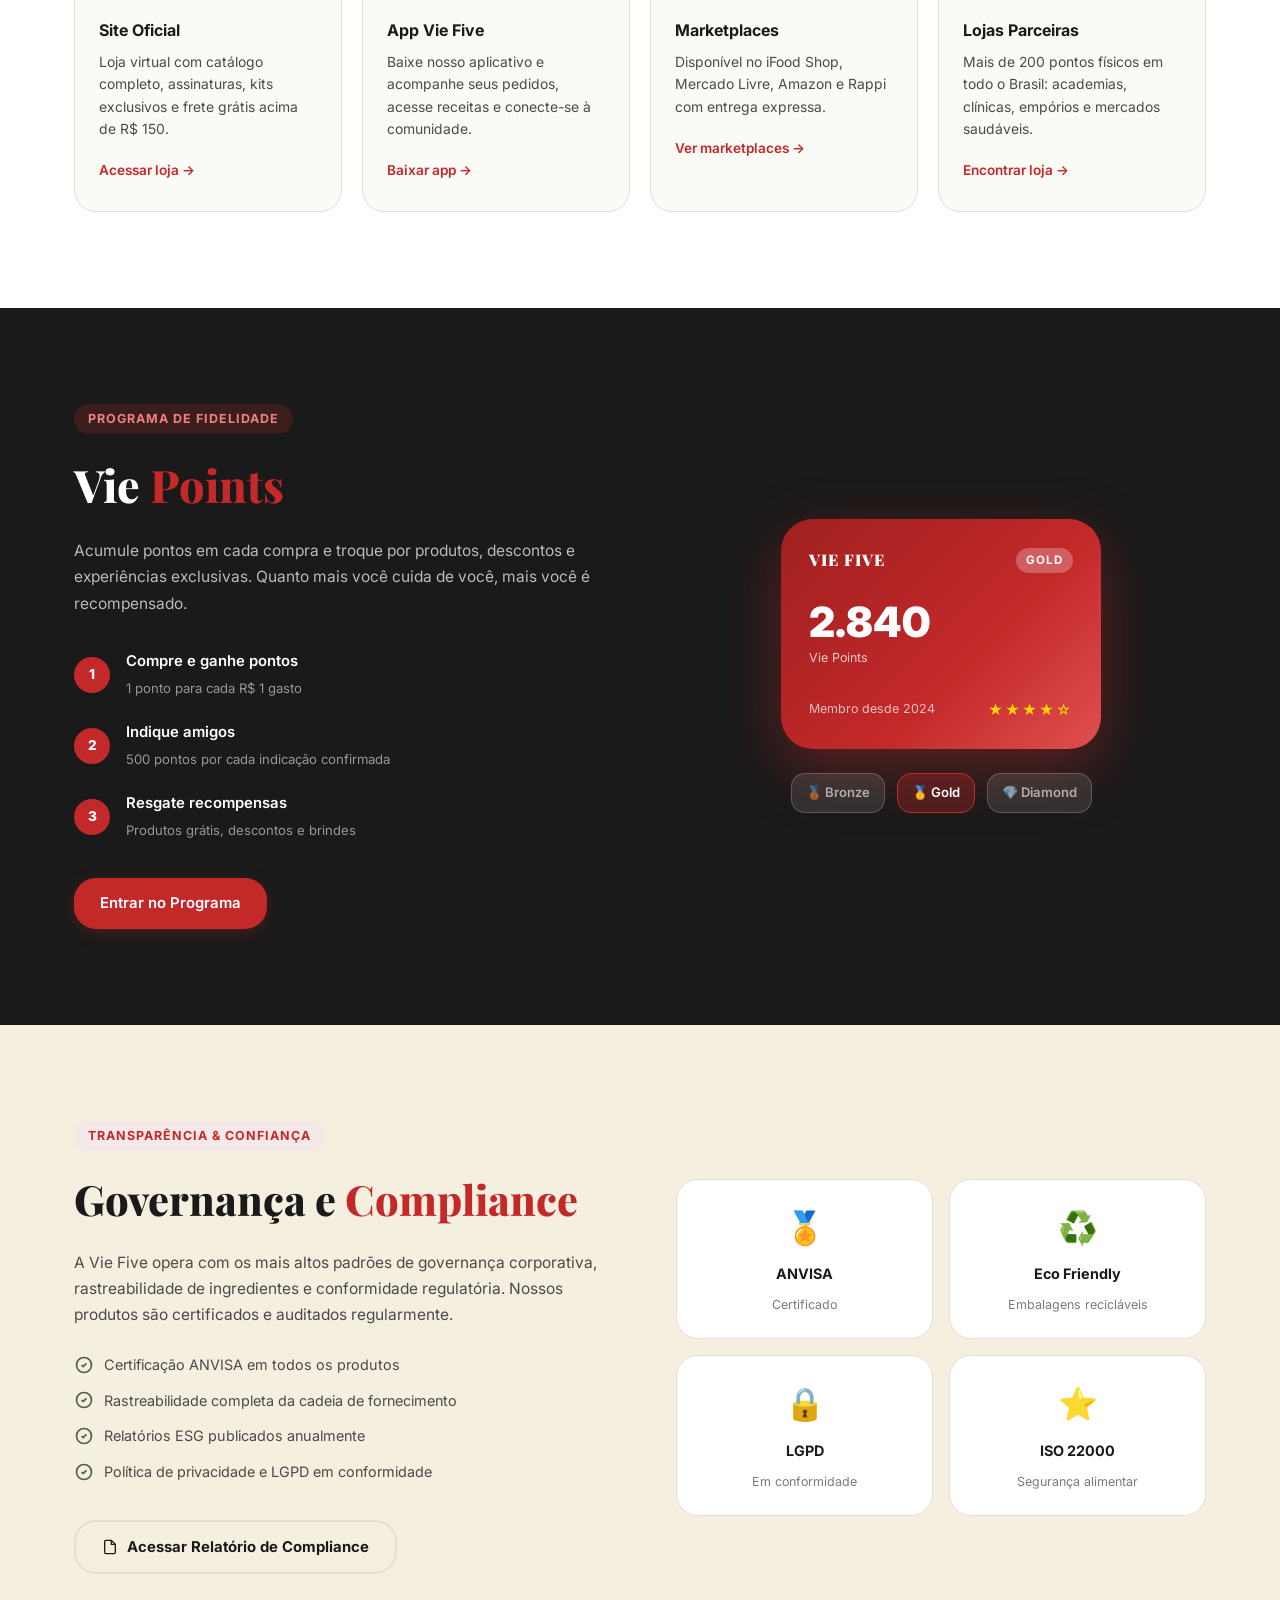
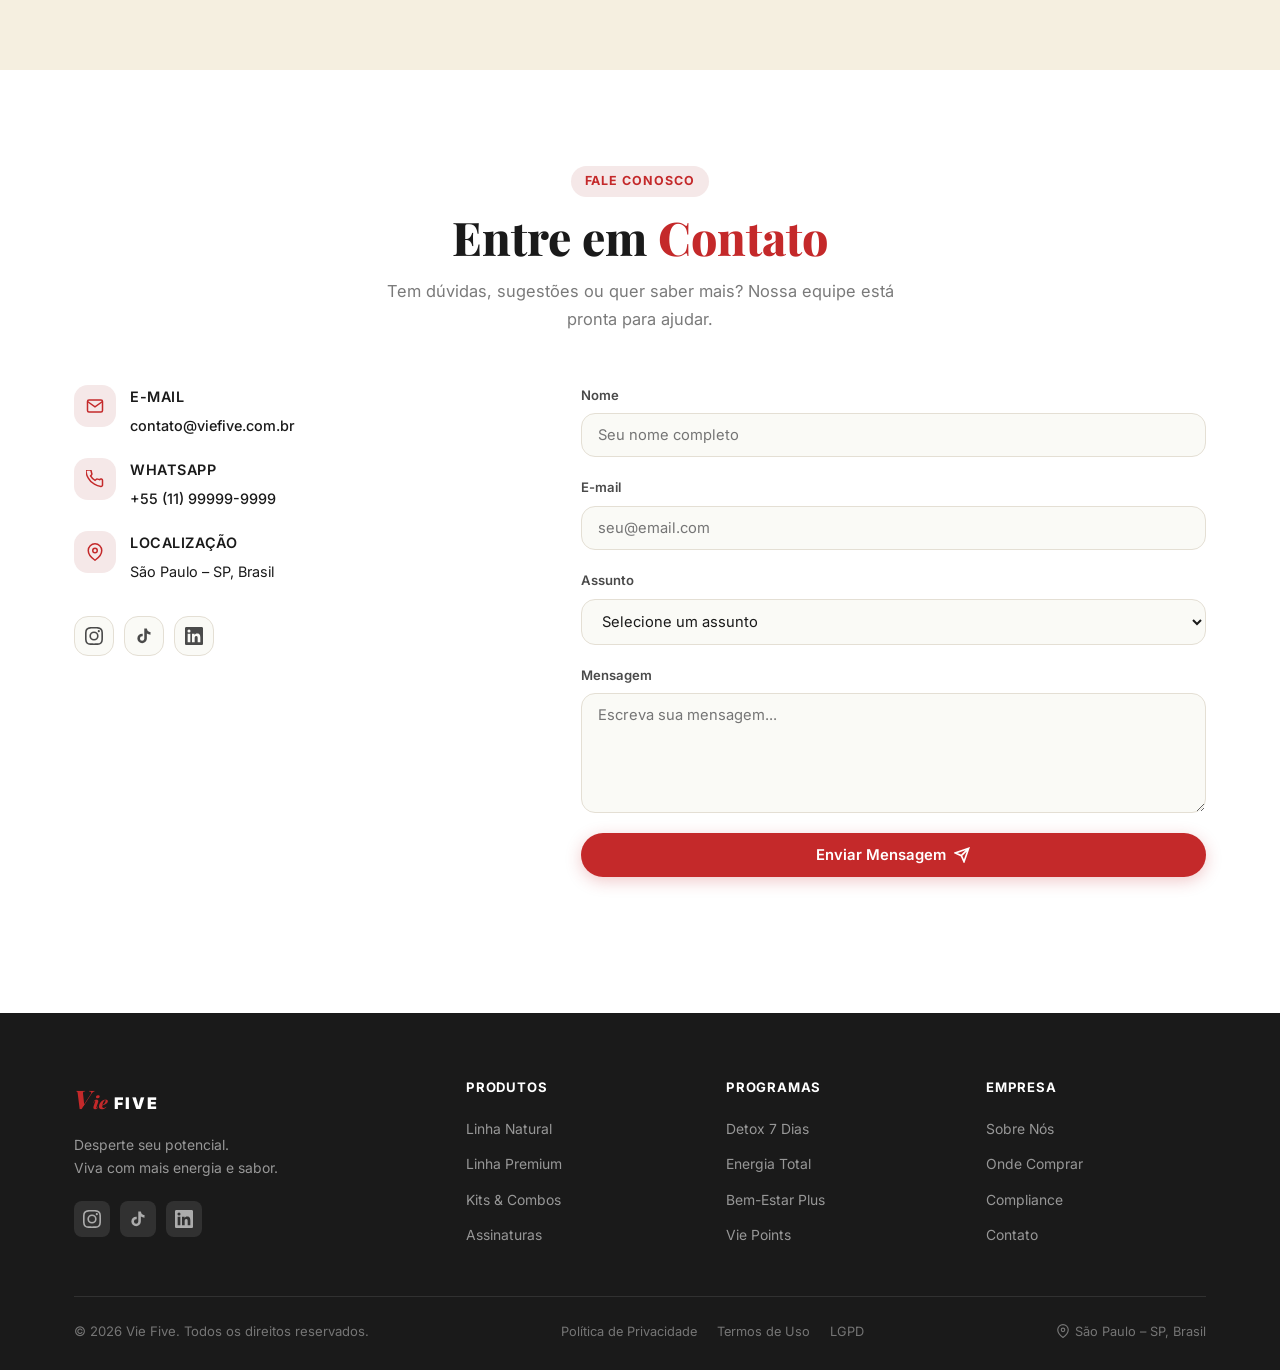
==== commit 27102fc9: "Merge pull request #3 from SeniorPentest/copilot/update-repository-interface-vie-five [WIP] Update r" ====
--- a/index.html
+++ b/index.html
@@ -3,28 +3,57 @@
 <head>
     <meta charset="UTF-8">
     <meta name="viewport" content="width=device-width, initial-scale=1.0">
-    <title>Maria Eduarda</title>
+    <title>Vie Five – Desperte seu Potencial</title>
     <link rel="stylesheet" href="styles.css">
     <link rel="preconnect" href="https://fonts.googleapis.com">
     <link rel="preconnect" href="https://fonts.gstatic.com" crossorigin>
-    <link href="https://fonts.googleapis.com/css2?family=Inter:wght@300;400;500;600;700;800&family=Space+Grotesk:wght@400;500;600;700&display=swap" rel="stylesheet">
+    <link href="https://fonts.googleapis.com/css2?family=Inter:wght@300;400;500;600;700;800;900&family=Playfair+Display:wght@700;800;900&display=swap" rel="stylesheet">
     <script src="script.js" defer></script>
 </head>
 <body>
 
-    <!-- Navigation -->
+    <!-- Header / Navigation -->
     <header id="header">
         <nav class="navbar">
             <div class="nav-logo">
-                <a href="#hero"><span class="logo-dot"></span>ME</a>
-            </div>
+                <a href="#hero">
+                    <span class="logo-v">V</span><span class="logo-ie">ie</span>
+                    <span class="logo-five">FIVE</span>
+                </a>
+            </div>
+
             <ul class="nav-links" id="nav-links">
-                <li><a href="#hero">Início</a></li>
-                <li><a href="#about">Sobre</a></li>
-                <li><a href="#portfolio">Portfólio</a></li>
+                <li><a href="#hero" class="active">Início</a></li>
+                <li class="has-dropdown">
+                    <a href="#snacks">Snacks
+                        <svg class="dropdown-arrow" width="12" height="12" viewBox="0 0 24 24" fill="none" stroke="currentColor" stroke-width="2.5"><path d="M6 9l6 6 6-6"/></svg>
+                    </a>
+                    <ul class="dropdown-menu">
+                        <li><a href="#snacks">Linha Natural</a></li>
+                        <li><a href="#snacks">Linha Premium</a></li>
+                        <li><a href="#snacks">Kits &amp; Combos</a></li>
+                    </ul>
+                </li>
+                <li class="has-dropdown">
+                    <a href="#programs">Programas
+                        <svg class="dropdown-arrow" width="12" height="12" viewBox="0 0 24 24" fill="none" stroke="currentColor" stroke-width="2.5"><path d="M6 9l6 6 6-6"/></svg>
+                    </a>
+                    <ul class="dropdown-menu">
+                        <li><a href="#programs">Detox 7 Dias</a></li>
+                        <li><a href="#programs">Energia Total</a></li>
+                        <li><a href="#programs">Bem-Estar Plus</a></li>
+                    </ul>
+                </li>
+                <li><a href="#channels">Onde Comprar</a></li>
+                <li><a href="#loyalty">Fidelidade</a></li>
                 <li><a href="#contact">Contato</a></li>
             </ul>
-            <button class="hamburger" id="hamburger" aria-label="Abrir menu">
+
+            <div class="nav-cta">
+                <a href="#subscriptions" class="btn btn-nav">Assine Já</a>
+            </div>
+
+            <button class="hamburger" id="hamburger" aria-label="Abrir menu" aria-expanded="false">
                 <span></span>
                 <span></span>
                 <span></span>
@@ -34,56 +63,66 @@
 
     <!-- Hero Section -->
     <section id="hero" class="hero">
-        <div class="hero-inner">
+        <div class="hero-bg-shape"></div>
+        <div class="container hero-inner">
             <div class="hero-text">
                 <div class="hero-badge">
                     <span class="badge-dot"></span>
-                    Disponível para novos projetos
+                    Novo: Kit Energia Total disponível agora
                 </div>
                 <h1 class="hero-title">
-                    Olá, sou<br>
-                    <span class="hero-name">Maria Eduarda</span>
+                    Desperte<br>
+                    <span class="hero-highlight">seu potencial</span>
                 </h1>
-                <p class="hero-subtitle">Criativa &bull; Apaixonada &bull; Determinada</p>
                 <p class="hero-description">
-                    Bem-vindo(a) ao meu espaço pessoal. Aqui você encontra um pouco de quem eu sou,
-                    o que faço e o que me inspira.
+                    Snacks naturais, programas de bem-estar e uma comunidade comprometida com
+                    uma vida mais saudável, saborosa e cheia de energia.
                 </p>
                 <div class="hero-buttons">
-                    <a href="#portfolio" class="btn btn-primary">
-                        <span>Ver Portfólio</span>
+                    <a href="#snacks" class="btn btn-primary">
+                        <span>Explorar Produtos</span>
                         <svg width="16" height="16" viewBox="0 0 24 24" fill="none" stroke="currentColor" stroke-width="2.5"><path d="M5 12h14M12 5l7 7-7 7"/></svg>
                     </a>
-                    <a href="#contact" class="btn btn-outline">Fale Comigo</a>
+                    <a href="#programs" class="btn btn-moss">Ver Programas</a>
                 </div>
                 <div class="hero-stats">
                     <div class="stat">
-                        <strong>3+</strong>
-                        <span>Anos de experiência</span>
+                        <strong>5K+</strong>
+                        <span>Clientes ativos</span>
                     </div>
                     <div class="stat-divider"></div>
                     <div class="stat">
-                        <strong>20+</strong>
-                        <span>Projetos concluídos</span>
+                        <strong>30+</strong>
+                        <span>Produtos naturais</span>
                     </div>
                     <div class="stat-divider"></div>
                     <div class="stat">
-                        <strong>10+</strong>
-                        <span>Clientes satisfeitos</span>
+                        <strong>98%</strong>
+                        <span>Satisfação</span>
                     </div>
                 </div>
             </div>
             <div class="hero-visual">
-                <div class="avatar-ring">
-                    <div class="avatar-inner">
-                        <span class="avatar-initials">ME</span>
-                    </div>
-                    <div class="ring ring-1"></div>
-                    <div class="ring ring-2"></div>
-                </div>
-                <div class="floating-chip chip-1">✦ Design</div>
-                <div class="floating-chip chip-2">❋ Arte</div>
-                <div class="floating-chip chip-3">✧ Criação</div>
+                <div class="hero-card-float card-float-1">
+                    <span class="card-float-icon">🌿</span>
+                    <span>100% Natural</span>
+                </div>
+                <div class="hero-emblem">
+                    <div class="emblem-inner">
+                        <span class="emblem-v">V</span>
+                        <span class="emblem-sub">VIE FIVE</span>
+                    </div>
+                    <div class="emblem-ring ring-1"></div>
+                    <div class="emblem-ring ring-2"></div>
+                </div>
+                <div class="hero-card-float card-float-2">
+                    <span class="card-float-icon">⚡</span>
+                    <span>Alta Energia</span>
+                </div>
+                <div class="hero-card-float card-float-3">
+                    <span class="card-float-icon">❤️</span>
+                    <span>Sem Culpa</span>
+                </div>
             </div>
         </div>
         <div class="hero-scroll-hint">
@@ -92,123 +131,383 @@
         </div>
     </section>
 
-    <!-- About Section -->
-    <section id="about" class="about">
+    <!-- Snacks / Products Section -->
+    <section id="snacks" class="snacks">
         <div class="container">
             <div class="section-header">
-                <span class="section-tag">Quem sou eu</span>
-                <h2>Sobre Mim</h2>
-                <p class="section-desc">Conheça um pouco mais sobre minha trajetória e paixões.</p>
-            </div>
-            <div class="about-grid">
-                <div class="about-card about-card-main">
-                    <div class="about-avatar">
-                        <span>ME</span>
-                    </div>
-                    <h3>Maria Eduarda</h3>
-                    <p class="about-role">Criadora &amp; Designer</p>
-                    <div class="about-badges">
-                        <span class="badge">🇧🇷 Brasil</span>
-                        <span class="badge">✉ Disponível</span>
-                    </div>
-                </div>
-                <div class="about-card about-card-bio">
-                    <h3>Minha história</h3>
-                    <p>
-                        Sou Maria Eduarda, uma pessoa apaixonada por criatividade, aprendizado e conexões genuínas.
-                        Acredito que cada projeto é uma oportunidade de deixar uma marca positiva no mundo.
-                    </p>
-                    <p>
-                        Com dedicação e entusiasmo, busco sempre trazer o melhor de mim em tudo que faço,
-                        unindo talento, técnica e coração em cada trabalho.
-                    </p>
-                    <div class="skills">
-                        <span class="skill-tag">Criatividade</span>
-                        <span class="skill-tag">Design</span>
-                        <span class="skill-tag">Comunicação</span>
-                        <span class="skill-tag">Inovação</span>
-                        <span class="skill-tag">Trabalho em equipe</span>
-                    </div>
-                </div>
-                <div class="about-card about-card-stat">
-                    <div class="big-number">20+</div>
-                    <p>Projetos realizados com dedicação e criatividade.</p>
-                </div>
-                <div class="about-card about-card-quote">
-                    <span class="quote-mark">"</span>
-                    <p>Cada detalhe importa. A beleza está na combinação perfeita de arte e intenção.</p>
-                </div>
-            </div>
-        </div>
-    </section>
-
-    <!-- Portfolio Section -->
-    <section id="portfolio" class="portfolio">
+                <span class="section-tag">Nossos Produtos</span>
+                <h2>Snacks <span class="text-accent">Naturais</span></h2>
+                <p class="section-desc">Desenvolvidos com ingredientes selecionados para nutrir o seu dia com sabor e bem-estar.</p>
+            </div>
+            <div class="snacks-grid">
+                <div class="snack-card reveal">
+                    <div class="snack-card-icon" style="background: #fdf0e8;">🥜</div>
+                    <h3>Mix de Castanhas</h3>
+                    <p>Combinação premium de castanhas, nozes e amêndoas torradas na hora. Rico em proteínas e gorduras boas.</p>
+                    <div class="snack-tags">
+                        <span class="tag tag-red">Proteína</span>
+                        <span class="tag tag-green">Vegano</span>
+                    </div>
+                    <div class="snack-price">
+                        <span class="price-from">A partir de</span>
+                        <strong class="price-value">R$ 24,90</strong>
+                    </div>
+                    <a href="#contact" class="btn btn-outline-small">Saiba mais</a>
+                </div>
+                <div class="snack-card reveal">
+                    <div class="snack-card-icon" style="background: #edf4ee;">🍫</div>
+                    <h3>Barra de Cacau</h3>
+                    <p>Barra energética com cacau 70%, aveia e mel silvestre. Energia sustentada sem picos glicêmicos.</p>
+                    <div class="snack-tags">
+                        <span class="tag tag-red">Energia</span>
+                        <span class="tag tag-beige">Sem glúten</span>
+                    </div>
+                    <div class="snack-price">
+                        <span class="price-from">A partir de</span>
+                        <strong class="price-value">R$ 12,90</strong>
+                    </div>
+                    <a href="#contact" class="btn btn-outline-small">Saiba mais</a>
+                </div>
+                <div class="snack-card reveal">
+                    <div class="snack-card-icon" style="background: #fdf0e8;">🫐</div>
+                    <h3>Frutas Desidratadas</h3>
+                    <p>Mirtilos, cranberries e mangas desidratadas sem adição de açúcar. Antioxidantes poderosos.</p>
+                    <div class="snack-tags">
+                        <span class="tag tag-green">Antioxidante</span>
+                        <span class="tag tag-green">Vegano</span>
+                    </div>
+                    <div class="snack-price">
+                        <span class="price-from">A partir de</span>
+                        <strong class="price-value">R$ 18,50</strong>
+                    </div>
+                    <a href="#contact" class="btn btn-outline-small">Saiba mais</a>
+                </div>
+                <div class="snack-card reveal">
+                    <div class="snack-card-icon" style="background: #edf4ee;">🌾</div>
+                    <h3>Granola Premium</h3>
+                    <p>Granola artesanal com mel, quinoa, chia e coco. Café da manhã completo e nutritivo.</p>
+                    <div class="snack-tags">
+                        <span class="tag tag-beige">Fibras</span>
+                        <span class="tag tag-green">Integral</span>
+                    </div>
+                    <div class="snack-price">
+                        <span class="price-from">A partir de</span>
+                        <strong class="price-value">R$ 34,90</strong>
+                    </div>
+                    <a href="#contact" class="btn btn-outline-small">Saiba mais</a>
+                </div>
+            </div>
+            <div class="section-cta">
+                <a href="#contact" class="btn btn-primary">Ver Catálogo Completo</a>
+            </div>
+        </div>
+    </section>
+
+    <!-- Values Section -->
+    <section id="values" class="values">
         <div class="container">
             <div class="section-header">
-                <span class="section-tag">Meus trabalhos</span>
-                <h2>Portfólio</h2>
-                <p class="section-desc">Projetos que refletem minha visão criativa e dedicação.</p>
-            </div>
-            <div class="portfolio-grid">
-                <div class="portfolio-card featured" data-category="design">
-                    <div class="portfolio-card-img">
-                        <div class="card-placeholder card-placeholder-1">✦</div>
-                        <div class="card-overlay">
-                            <a href="#" class="overlay-btn">Ver projeto</a>
-                        </div>
-                    </div>
-                    <div class="portfolio-card-body">
-                        <div class="card-meta">
-                            <span class="card-tag">Design</span>
-                            <span class="card-year">2025</span>
-                        </div>
-                        <h3>Projeto 1</h3>
-                        <p>Uma criação especial que combina estética e funcionalidade de forma harmoniosa.</p>
-                        <a href="#" class="card-link">
-                            Ver mais
-                            <svg width="14" height="14" viewBox="0 0 24 24" fill="none" stroke="currentColor" stroke-width="2.5"><path d="M5 12h14M12 5l7 7-7 7"/></svg>
-                        </a>
-                    </div>
-                </div>
-                <div class="portfolio-card" data-category="photo">
-                    <div class="portfolio-card-img">
-                        <div class="card-placeholder card-placeholder-2">✧</div>
-                        <div class="card-overlay">
-                            <a href="#" class="overlay-btn">Ver projeto</a>
-                        </div>
-                    </div>
-                    <div class="portfolio-card-body">
-                        <div class="card-meta">
-                            <span class="card-tag">Fotografia</span>
-                            <span class="card-year">2025</span>
-                        </div>
-                        <h3>Projeto 2</h3>
-                        <p>Capturas que contam histórias e revelam a beleza nos detalhes do cotidiano.</p>
-                        <a href="#" class="card-link">
-                            Ver mais
-                            <svg width="14" height="14" viewBox="0 0 24 24" fill="none" stroke="currentColor" stroke-width="2.5"><path d="M5 12h14M12 5l7 7-7 7"/></svg>
-                        </a>
-                    </div>
-                </div>
-                <div class="portfolio-card" data-category="art">
-                    <div class="portfolio-card-img">
-                        <div class="card-placeholder card-placeholder-3">❋</div>
-                        <div class="card-overlay">
-                            <a href="#" class="overlay-btn">Ver projeto</a>
-                        </div>
-                    </div>
-                    <div class="portfolio-card-body">
-                        <div class="card-meta">
-                            <span class="card-tag">Arte</span>
-                            <span class="card-year">2024</span>
-                        </div>
-                        <h3>Projeto 3</h3>
-                        <p>Expressão artística que traduz emoções em formas e cores vibrantes.</p>
-                        <a href="#" class="card-link">
-                            Ver mais
-                            <svg width="14" height="14" viewBox="0 0 24 24" fill="none" stroke="currentColor" stroke-width="2.5"><path d="M5 12h14M12 5l7 7-7 7"/></svg>
-                        </a>
+                <span class="section-tag">Nossos Pilares</span>
+                <h2>O que nos <span class="text-accent">move</span></h2>
+                <p class="section-desc">Cinco pilares que guiam cada produto, cada programa e cada interação da Vie Five.</p>
+            </div>
+            <div class="values-grid">
+                <div class="value-card reveal">
+                    <div class="value-icon">🌱</div>
+                    <h3>Naturalidade</h3>
+                    <p>Ingredientes 100% naturais, sem conservantes artificiais, corantes ou aromatizantes sintéticos.</p>
+                </div>
+                <div class="value-card reveal">
+                    <div class="value-icon">🔬</div>
+                    <h3>Ciência</h3>
+                    <p>Formulações desenvolvidas com nutricionistas e pesquisadores para máxima eficácia e segurança.</p>
+                </div>
+                <div class="value-card reveal">
+                    <div class="value-icon">🤝</div>
+                    <h3>Comunidade</h3>
+                    <p>Uma rede de apoio com coaches, nutricionistas e membros que compartilham a jornada de bem-estar.</p>
+                </div>
+                <div class="value-card reveal">
+                    <div class="value-icon">🌍</div>
+                    <h3>Sustentabilidade</h3>
+                    <p>Embalagens recicláveis, cadeia de fornecimento responsável e compromisso com o meio ambiente.</p>
+                </div>
+                <div class="value-card reveal">
+                    <div class="value-icon">✨</div>
+                    <h3>Excelência</h3>
+                    <p>Controle rigoroso de qualidade em cada etapa, do cultivo ao produto final na sua mão.</p>
+                </div>
+            </div>
+        </div>
+    </section>
+
+    <!-- Programs Section -->
+    <section id="programs" class="programs">
+        <div class="container">
+            <div class="section-header">
+                <span class="section-tag">Transformação Real</span>
+                <h2>Nossos <span class="text-accent">Programas</span></h2>
+                <p class="section-desc">Programas estruturados para guiar sua jornada de bem-estar com consistência e resultados.</p>
+            </div>
+            <div class="programs-grid">
+                <div class="program-card program-card-featured reveal">
+                    <div class="program-badge">Mais Popular</div>
+                    <div class="program-icon">🔥</div>
+                    <h3>Detox 7 Dias</h3>
+                    <p>Uma semana de renovação completa. Kit de snacks detox + guia nutricional + acesso à comunidade exclusiva.</p>
+                    <ul class="program-features">
+                        <li>✓ Kit de snacks detox (7 dias)</li>
+                        <li>✓ Guia nutricional digital</li>
+                        <li>✓ Suporte de nutricionista</li>
+                        <li>✓ Acesso à comunidade</li>
+                    </ul>
+                    <div class="program-price">
+                        <strong>R$ 189,90</strong>
+                    </div>
+                    <a href="#contact" class="btn btn-primary btn-full">Começar Agora</a>
+                </div>
+                <div class="program-card reveal">
+                    <div class="program-icon">⚡</div>
+                    <h3>Energia Total</h3>
+                    <p>Programa de 21 dias focado em elevar seus níveis de energia e disposição com snacks energéticos selecionados.</p>
+                    <ul class="program-features">
+                        <li>✓ Kit snacks energéticos (21 dias)</li>
+                        <li>✓ Plano alimentar personalizado</li>
+                        <li>✓ Vídeos motivacionais</li>
+                        <li>✓ Check-ins semanais</li>
+                    </ul>
+                    <div class="program-price">
+                        <strong>R$ 349,90</strong>
+                    </div>
+                    <a href="#contact" class="btn btn-moss btn-full">Saiba Mais</a>
+                </div>
+                <div class="program-card reveal">
+                    <div class="program-icon">💚</div>
+                    <h3>Bem-Estar Plus</h3>
+                    <p>Programa completo de 30 dias com acompanhamento personalizado, snacks variados e avaliação final.</p>
+                    <ul class="program-features">
+                        <li>✓ Snacks variados (30 dias)</li>
+                        <li>✓ Consulta nutricional</li>
+                        <li>✓ Avaliação e relatório final</li>
+                        <li>✓ Desconto em renovação</li>
+                    </ul>
+                    <div class="program-price">
+                        <strong>R$ 489,90</strong>
+                    </div>
+                    <a href="#contact" class="btn btn-moss btn-full">Saiba Mais</a>
+                </div>
+            </div>
+        </div>
+    </section>
+
+    <!-- Subscriptions Section -->
+    <section id="subscriptions" class="subscriptions">
+        <div class="container">
+            <div class="section-header">
+                <span class="section-tag">Clube Vie Five</span>
+                <h2>Assine e <span class="text-accent">economize</span></h2>
+                <p class="section-desc">Assine nosso clube e receba seus snacks favoritos direto na sua porta todo mês com desconto exclusivo.</p>
+            </div>
+            <div class="plans-grid">
+                <div class="plan-card reveal">
+                    <div class="plan-name">Essencial</div>
+                    <div class="plan-price">
+                        <span class="plan-currency">R$</span>
+                        <span class="plan-amount">79</span>
+                        <span class="plan-period">/mês</span>
+                    </div>
+                    <ul class="plan-features">
+                        <li>4 snacks selecionados</li>
+                        <li>Frete grátis</li>
+                        <li>10% de desconto em avulsos</li>
+                        <li>Newsletter exclusiva</li>
+                    </ul>
+                    <a href="#contact" class="btn btn-outline-dark btn-full">Assinar</a>
+                </div>
+                <div class="plan-card plan-card-featured reveal">
+                    <div class="plan-badge">Melhor Custo-Benefício</div>
+                    <div class="plan-name">Vitalidade</div>
+                    <div class="plan-price">
+                        <span class="plan-currency">R$</span>
+                        <span class="plan-amount">139</span>
+                        <span class="plan-period">/mês</span>
+                    </div>
+                    <ul class="plan-features">
+                        <li>8 snacks selecionados</li>
+                        <li>Frete grátis</li>
+                        <li>15% de desconto em avulsos</li>
+                        <li>Acesso ao clube de receitas</li>
+                        <li>Sorteios mensais</li>
+                    </ul>
+                    <a href="#contact" class="btn btn-primary btn-full">Assinar</a>
+                </div>
+                <div class="plan-card reveal">
+                    <div class="plan-name">Elite</div>
+                    <div class="plan-price">
+                        <span class="plan-currency">R$</span>
+                        <span class="plan-amount">219</span>
+                        <span class="plan-period">/mês</span>
+                    </div>
+                    <ul class="plan-features">
+                        <li>14 snacks + novidades exclusivas</li>
+                        <li>Frete grátis</li>
+                        <li>20% de desconto em avulsos</li>
+                        <li>Consulta nutricional trimestral</li>
+                        <li>Brindes e surpresas</li>
+                        <li>Prioridade de lançamentos</li>
+                    </ul>
+                    <a href="#contact" class="btn btn-outline-dark btn-full">Assinar</a>
+                </div>
+            </div>
+        </div>
+    </section>
+
+    <!-- Sales Channels Section -->
+    <section id="channels" class="channels">
+        <div class="container">
+            <div class="section-header">
+                <span class="section-tag">Disponibilidade</span>
+                <h2>Onde nos <span class="text-accent">encontrar</span></h2>
+                <p class="section-desc">Vie Five está presente nos principais canais de venda para que você tenha acesso fácil e rápido.</p>
+            </div>
+            <div class="channels-grid">
+                <div class="channel-card reveal">
+                    <div class="channel-icon">🌐</div>
+                    <h3>Site Oficial</h3>
+                    <p>Loja virtual com catálogo completo, assinaturas, kits exclusivos e frete grátis acima de R$ 150.</p>
+                    <a href="#contact" class="channel-link">Acessar loja →</a>
+                </div>
+                <div class="channel-card reveal">
+                    <div class="channel-icon">📱</div>
+                    <h3>App Vie Five</h3>
+                    <p>Baixe nosso aplicativo e acompanhe seus pedidos, acesse receitas e conecte-se à comunidade.</p>
+                    <a href="#contact" class="channel-link">Baixar app →</a>
+                </div>
+                <div class="channel-card reveal">
+                    <div class="channel-icon">🛒</div>
+                    <h3>Marketplaces</h3>
+                    <p>Disponível no iFood Shop, Mercado Livre, Amazon e Rappi com entrega expressa.</p>
+                    <a href="#contact" class="channel-link">Ver marketplaces →</a>
+                </div>
+                <div class="channel-card reveal">
+                    <div class="channel-icon">🏪</div>
+                    <h3>Lojas Parceiras</h3>
+                    <p>Mais de 200 pontos físicos em todo o Brasil: academias, clínicas, empórios e mercados saudáveis.</p>
+                    <a href="#contact" class="channel-link">Encontrar loja →</a>
+                </div>
+            </div>
+        </div>
+    </section>
+
+    <!-- Loyalty Section -->
+    <section id="loyalty" class="loyalty">
+        <div class="container">
+            <div class="loyalty-inner">
+                <div class="loyalty-text reveal">
+                    <span class="section-tag">Programa de Fidelidade</span>
+                    <h2>Vie <span class="text-accent">Points</span></h2>
+                    <p>Acumule pontos em cada compra e troque por produtos, descontos e experiências exclusivas. Quanto mais você cuida de você, mais você é recompensado.</p>
+                    <div class="loyalty-benefits">
+                        <div class="loyalty-benefit">
+                            <div class="benefit-num">1</div>
+                            <div>
+                                <strong>Compre e ganhe pontos</strong>
+                                <span>1 ponto para cada R$ 1 gasto</span>
+                            </div>
+                        </div>
+                        <div class="loyalty-benefit">
+                            <div class="benefit-num">2</div>
+                            <div>
+                                <strong>Indique amigos</strong>
+                                <span>500 pontos por cada indicação confirmada</span>
+                            </div>
+                        </div>
+                        <div class="loyalty-benefit">
+                            <div class="benefit-num">3</div>
+                            <div>
+                                <strong>Resgate recompensas</strong>
+                                <span>Produtos grátis, descontos e brindes</span>
+                            </div>
+                        </div>
+                    </div>
+                    <a href="#contact" class="btn btn-primary">Entrar no Programa</a>
+                </div>
+                <div class="loyalty-visual reveal">
+                    <div class="loyalty-card">
+                        <div class="lcard-header">
+                            <span class="lcard-logo">VIE FIVE</span>
+                            <span class="lcard-tier">GOLD</span>
+                        </div>
+                        <div class="lcard-points">
+                            <span class="lcard-pts-num">2.840</span>
+                            <span class="lcard-pts-label">Vie Points</span>
+                        </div>
+                        <div class="lcard-footer">
+                            <span class="lcard-name">Membro desde 2024</span>
+                            <div class="lcard-stars">★★★★☆</div>
+                        </div>
+                    </div>
+                    <div class="loyalty-badges">
+                        <div class="lbadge">🥉 Bronze</div>
+                        <div class="lbadge lbadge-active">🥇 Gold</div>
+                        <div class="lbadge">💎 Diamond</div>
+                    </div>
+                </div>
+            </div>
+        </div>
+    </section>
+
+    <!-- Compliance Section -->
+    <section id="compliance" class="compliance">
+        <div class="container">
+            <div class="compliance-inner">
+                <div class="compliance-text reveal">
+                    <span class="section-tag">Transparência &amp; Confiança</span>
+                    <h2>Governança e <span class="text-accent">Compliance</span></h2>
+                    <p>A Vie Five opera com os mais altos padrões de governança corporativa, rastreabilidade de ingredientes e conformidade regulatória. Nossos produtos são certificados e auditados regularmente.</p>
+                    <div class="compliance-items">
+                        <div class="compliance-item">
+                            <svg width="20" height="20" viewBox="0 0 24 24" fill="none" stroke="currentColor" stroke-width="2"><path d="M9 12l2 2 4-4m6 2a9 9 0 11-18 0 9 9 0 0118 0z"/></svg>
+                            <span>Certificação ANVISA em todos os produtos</span>
+                        </div>
+                        <div class="compliance-item">
+                            <svg width="20" height="20" viewBox="0 0 24 24" fill="none" stroke="currentColor" stroke-width="2"><path d="M9 12l2 2 4-4m6 2a9 9 0 11-18 0 9 9 0 0118 0z"/></svg>
+                            <span>Rastreabilidade completa da cadeia de fornecimento</span>
+                        </div>
+                        <div class="compliance-item">
+                            <svg width="20" height="20" viewBox="0 0 24 24" fill="none" stroke="currentColor" stroke-width="2"><path d="M9 12l2 2 4-4m6 2a9 9 0 11-18 0 9 9 0 0118 0z"/></svg>
+                            <span>Relatórios ESG publicados anualmente</span>
+                        </div>
+                        <div class="compliance-item">
+                            <svg width="20" height="20" viewBox="0 0 24 24" fill="none" stroke="currentColor" stroke-width="2"><path d="M9 12l2 2 4-4m6 2a9 9 0 11-18 0 9 9 0 0118 0z"/></svg>
+                            <span>Política de privacidade e LGPD em conformidade</span>
+                        </div>
+                    </div>
+                    <a href="#contact" class="btn btn-compliance">
+                        <svg width="16" height="16" viewBox="0 0 24 24" fill="none" stroke="currentColor" stroke-width="2"><path d="M14 2H6a2 2 0 00-2 2v16a2 2 0 002 2h12a2 2 0 002-2V8z"/><polyline points="14 2 14 8 20 8"/></svg>
+                        Acessar Relatório de Compliance
+                    </a>
+                </div>
+                <div class="compliance-seals reveal">
+                    <div class="seal-card">
+                        <div class="seal-icon">🏅</div>
+                        <strong>ANVISA</strong>
+                        <span>Certificado</span>
+                    </div>
+                    <div class="seal-card">
+                        <div class="seal-icon">♻️</div>
+                        <strong>Eco Friendly</strong>
+                        <span>Embalagens recicláveis</span>
+                    </div>
+                    <div class="seal-card">
+                        <div class="seal-icon">🔒</div>
+                        <strong>LGPD</strong>
+                        <span>Em conformidade</span>
+                    </div>
+                    <div class="seal-card">
+                        <div class="seal-icon">⭐</div>
+                        <strong>ISO 22000</strong>
+                        <span>Segurança alimentar</span>
                     </div>
                 </div>
             </div>
@@ -219,13 +518,12 @@
     <section id="contact" class="contact">
         <div class="container">
             <div class="section-header">
-                <span class="section-tag">Vamos conversar</span>
-                <h2>Entre em Contato</h2>
-                <p class="section-desc">Adoraria conhecer você e seus projetos.</p>
+                <span class="section-tag">Fale Conosco</span>
+                <h2>Entre em <span class="text-accent">Contato</span></h2>
+                <p class="section-desc">Tem dúvidas, sugestões ou quer saber mais? Nossa equipe está pronta para ajudar.</p>
             </div>
             <div class="contact-wrapper">
-                <div class="contact-info">
-                    <p>Tenho interesse em novos projetos, colaborações e conversas criativas. Minha caixa de entrada está sempre aberta!</p>
+                <div class="contact-info reveal">
                     <ul class="contact-list">
                         <li>
                             <div class="contact-icon-wrap">
@@ -233,7 +531,16 @@
                             </div>
                             <div>
                                 <span class="contact-label">E-mail</span>
-                                <a href="mailto:mariaeduarda@email.com">mariaeduarda@email.com</a>
+                                <a href="mailto:contato@viefive.com.br">contato@viefive.com.br</a>
+                            </div>
+                        </li>
+                        <li>
+                            <div class="contact-icon-wrap">
+                                <svg width="18" height="18" viewBox="0 0 24 24" fill="none" stroke="currentColor" stroke-width="2"><path d="M22 16.92v3a2 2 0 01-2.18 2 19.79 19.79 0 01-8.63-3.07A19.5 19.5 0 013.07 10.8a19.79 19.79 0 01-3.07-8.68A2 2 0 012 0h3a2 2 0 012 1.72 12.84 12.84 0 00.7 2.81 2 2 0 01-.45 2.11L6.09 7.91a16 16 0 006 6l1.27-1.27a2 2 0 012.11-.45 12.84 12.84 0 002.81.7A2 2 0 0122 14v2.92z"/></svg>
+                            </div>
+                            <div>
+                                <span class="contact-label">WhatsApp</span>
+                                <a href="https://wa.me/5511999999999" target="_blank" rel="noopener">+55 (11) 99999-9999</a>
                             </div>
                         </li>
                         <li>
@@ -242,7 +549,7 @@
                             </div>
                             <div>
                                 <span class="contact-label">Localização</span>
-                                <span>Brasil</span>
+                                <span>São Paulo – SP, Brasil</span>
                             </div>
                         </li>
                     </ul>
@@ -250,19 +557,32 @@
                         <a href="#" class="social-link" aria-label="Instagram">
                             <svg viewBox="0 0 24 24" width="18" height="18" fill="currentColor"><path d="M12 2.163c3.204 0 3.584.012 4.85.07 3.252.148 4.771 1.691 4.919 4.919.058 1.265.069 1.645.069 4.849 0 3.205-.012 3.584-.069 4.849-.149 3.225-1.664 4.771-4.919 4.919-1.266.058-1.644.07-4.85.07-3.204 0-3.584-.012-4.849-.07-3.26-.149-4.771-1.699-4.919-4.92-.058-1.265-.07-1.644-.07-4.849 0-3.204.013-3.583.07-4.849.149-3.227 1.664-4.771 4.919-4.919 1.266-.057 1.645-.069 4.849-.069zM12 0C8.741 0 8.333.014 7.053.072 2.695.272.273 2.69.073 7.052.014 8.333 0 8.741 0 12c0 3.259.014 3.668.072 4.948.2 4.358 2.618 6.78 6.98 6.98C8.333 23.986 8.741 24 12 24c3.259 0 3.668-.014 4.948-.072 4.354-.2 6.782-2.618 6.979-6.98.059-1.28.073-1.689.073-4.948 0-3.259-.014-3.667-.072-4.947-.196-4.354-2.617-6.78-6.979-6.98C15.668.014 15.259 0 12 0zm0 5.838a6.162 6.162 0 100 12.324 6.162 6.162 0 000-12.324zM12 16a4 4 0 110-8 4 4 0 010 8zm6.406-11.845a1.44 1.44 0 100 2.881 1.44 1.44 0 000-2.881z"/></svg>
                         </a>
+                        <a href="#" class="social-link" aria-label="TikTok">
+                            <svg viewBox="0 0 24 24" width="18" height="18" fill="currentColor"><path d="M19.59 6.69a4.83 4.83 0 01-3.77-4.25V2h-3.45v13.67a2.89 2.89 0 01-2.88 2.5 2.89 2.89 0 01-2.89-2.89 2.89 2.89 0 012.89-2.89c.28 0 .54.04.79.1V9.01a6.33 6.33 0 00-.79-.05 6.34 6.34 0 00-6.34 6.34 6.34 6.34 0 006.34 6.34 6.34 6.34 0 006.33-6.34V8.69a8.27 8.27 0 004.84 1.55V6.79a4.85 4.85 0 01-1.07-.1z"/></svg>
+                        </a>
                         <a href="#" class="social-link" aria-label="LinkedIn">
                             <svg viewBox="0 0 24 24" width="18" height="18" fill="currentColor"><path d="M20.447 20.452h-3.554v-5.569c0-1.328-.027-3.037-1.852-3.037-1.853 0-2.136 1.445-2.136 2.939v5.667H9.351V9h3.414v1.561h.046c.477-.9 1.637-1.85 3.37-1.85 3.601 0 4.267 2.37 4.267 5.455v6.286zM5.337 7.433a2.062 2.062 0 01-2.063-2.065 2.064 2.064 0 112.063 2.065zm1.782 13.019H3.555V9h3.564v11.452zM22.225 0H1.771C.792 0 0 .774 0 1.729v20.542C0 23.227.792 24 1.771 24h20.451C23.2 24 24 23.227 24 22.271V1.729C24 .774 23.2 0 22.222 0h.003z"/></svg>
                         </a>
                     </div>
                 </div>
-                <form class="contact-form" id="contact-form" novalidate>
+                <form class="contact-form reveal" id="contact-form" novalidate>
                     <div class="form-group">
                         <label for="name">Nome</label>
-                        <input type="text" id="name" name="name" placeholder="Seu nome" required>
+                        <input type="text" id="name" name="name" placeholder="Seu nome completo" required>
                     </div>
                     <div class="form-group">
                         <label for="email">E-mail</label>
                         <input type="email" id="email" name="email" placeholder="seu@email.com" required>
+                    </div>
+                    <div class="form-group">
+                        <label for="subject">Assunto</label>
+                        <select id="subject" name="subject">
+                            <option value="">Selecione um assunto</option>
+                            <option value="produtos">Dúvidas sobre produtos</option>
+                            <option value="assinatura">Assinaturas</option>
+                            <option value="parceria">Parceria comercial</option>
+                            <option value="outros">Outros</option>
+                        </select>
                     </div>
                     <div class="form-group">
                         <label for="message">Mensagem</label>
@@ -280,16 +600,65 @@
 
     <!-- Footer -->
     <footer class="footer">
-        <div class="container footer-inner">
-            <div class="footer-logo">ME</div>
-            <p>&copy; 2026 Maria Eduarda. Todos os direitos reservados.</p>
-            <div class="footer-social">
-                <a href="#" aria-label="Instagram">
-                    <svg viewBox="0 0 24 24" width="16" height="16" fill="currentColor"><path d="M12 2.163c3.204 0 3.584.012 4.85.07 3.252.148 4.771 1.691 4.919 4.919.058 1.265.069 1.645.069 4.849 0 3.205-.012 3.584-.069 4.849-.149 3.225-1.664 4.771-4.919 4.919-1.266.058-1.644.07-4.85.07-3.204 0-3.584-.012-4.849-.07-3.26-.149-4.771-1.699-4.919-4.92-.058-1.265-.07-1.644-.07-4.849 0-3.204.013-3.583.07-4.849.149-3.227 1.664-4.771 4.919-4.919 1.266-.057 1.645-.069 4.849-.069zM12 0C8.741 0 8.333.014 7.053.072 2.695.272.273 2.69.073 7.052.014 8.333 0 8.741 0 12c0 3.259.014 3.668.072 4.948.2 4.358 2.618 6.78 6.98 6.98C8.333 23.986 8.741 24 12 24c3.259 0 3.668-.014 4.948-.072 4.354-.2 6.782-2.618 6.979-6.98.059-1.28.073-1.689.073-4.948 0-3.259-.014-3.667-.072-4.947-.196-4.354-2.617-6.78-6.979-6.98C15.668.014 15.259 0 12 0zm0 5.838a6.162 6.162 0 100 12.324 6.162 6.162 0 000-12.324zM12 16a4 4 0 110-8 4 4 0 010 8zm6.406-11.845a1.44 1.44 0 100 2.881 1.44 1.44 0 000-2.881z"/></svg>
-                </a>
-                <a href="#" aria-label="LinkedIn">
-                    <svg viewBox="0 0 24 24" width="16" height="16" fill="currentColor"><path d="M20.447 20.452h-3.554v-5.569c0-1.328-.027-3.037-1.852-3.037-1.853 0-2.136 1.445-2.136 2.939v5.667H9.351V9h3.414v1.561h.046c.477-.9 1.637-1.85 3.37-1.85 3.601 0 4.267 2.37 4.267 5.455v6.286zM5.337 7.433a2.062 2.062 0 01-2.063-2.065 2.064 2.064 0 112.063 2.065zm1.782 13.019H3.555V9h3.564v11.452zM22.225 0H1.771C.792 0 0 .774 0 1.729v20.542C0 23.227.792 24 1.771 24h20.451C23.2 24 24 23.227 24 22.271V1.729C24 .774 23.2 0 22.222 0h.003z"/></svg>
-                </a>
+        <div class="container">
+            <div class="footer-top">
+                <div class="footer-brand">
+                    <div class="footer-logo">
+                        <span class="logo-v">V</span><span class="logo-ie">ie</span>
+                        <span class="logo-five">FIVE</span>
+                    </div>
+                    <p class="footer-tagline">Desperte seu potencial.<br>Viva com mais energia e sabor.</p>
+                    <div class="footer-social">
+                        <a href="#" aria-label="Instagram">
+                            <svg viewBox="0 0 24 24" width="18" height="18" fill="currentColor"><path d="M12 2.163c3.204 0 3.584.012 4.85.07 3.252.148 4.771 1.691 4.919 4.919.058 1.265.069 1.645.069 4.849 0 3.205-.012 3.584-.069 4.849-.149 3.225-1.664 4.771-4.919 4.919-1.266.058-1.644.07-4.85.07-3.204 0-3.584-.012-4.849-.07-3.26-.149-4.771-1.699-4.919-4.92-.058-1.265-.07-1.644-.07-4.849 0-3.204.013-3.583.07-4.849.149-3.227 1.664-4.771 4.919-4.919 1.266-.057 1.645-.069 4.849-.069zM12 0C8.741 0 8.333.014 7.053.072 2.695.272.273 2.69.073 7.052.014 8.333 0 8.741 0 12c0 3.259.014 3.668.072 4.948.2 4.358 2.618 6.78 6.98 6.98C8.333 23.986 8.741 24 12 24c3.259 0 3.668-.014 4.948-.072 4.354-.2 6.782-2.618 6.979-6.98.059-1.28.073-1.689.073-4.948 0-3.259-.014-3.667-.072-4.947-.196-4.354-2.617-6.78-6.979-6.98C15.668.014 15.259 0 12 0zm0 5.838a6.162 6.162 0 100 12.324 6.162 6.162 0 000-12.324zM12 16a4 4 0 110-8 4 4 0 010 8zm6.406-11.845a1.44 1.44 0 100 2.881 1.44 1.44 0 000-2.881z"/></svg>
+                        </a>
+                        <a href="#" aria-label="TikTok">
+                            <svg viewBox="0 0 24 24" width="18" height="18" fill="currentColor"><path d="M19.59 6.69a4.83 4.83 0 01-3.77-4.25V2h-3.45v13.67a2.89 2.89 0 01-2.88 2.5 2.89 2.89 0 01-2.89-2.89 2.89 2.89 0 012.89-2.89c.28 0 .54.04.79.1V9.01a6.33 6.33 0 00-.79-.05 6.34 6.34 0 00-6.34 6.34 6.34 6.34 0 006.34 6.34 6.34 6.34 0 006.33-6.34V8.69a8.27 8.27 0 004.84 1.55V6.79a4.85 4.85 0 01-1.07-.1z"/></svg>
+                        </a>
+                        <a href="#" aria-label="LinkedIn">
+                            <svg viewBox="0 0 24 24" width="18" height="18" fill="currentColor"><path d="M20.447 20.452h-3.554v-5.569c0-1.328-.027-3.037-1.852-3.037-1.853 0-2.136 1.445-2.136 2.939v5.667H9.351V9h3.414v1.561h.046c.477-.9 1.637-1.85 3.37-1.85 3.601 0 4.267 2.37 4.267 5.455v6.286zM5.337 7.433a2.062 2.062 0 01-2.063-2.065 2.064 2.064 0 112.063 2.065zm1.782 13.019H3.555V9h3.564v11.452zM22.225 0H1.771C.792 0 0 .774 0 1.729v20.542C0 23.227.792 24 1.771 24h20.451C23.2 24 24 23.227 24 22.271V1.729C24 .774 23.2 0 22.222 0h.003z"/></svg>
+                        </a>
+                    </div>
+                </div>
+                <div class="footer-links-group">
+                    <h4>Produtos</h4>
+                    <ul>
+                        <li><a href="#snacks">Linha Natural</a></li>
+                        <li><a href="#snacks">Linha Premium</a></li>
+                        <li><a href="#snacks">Kits &amp; Combos</a></li>
+                        <li><a href="#subscriptions">Assinaturas</a></li>
+                    </ul>
+                </div>
+                <div class="footer-links-group">
+                    <h4>Programas</h4>
+                    <ul>
+                        <li><a href="#programs">Detox 7 Dias</a></li>
+                        <li><a href="#programs">Energia Total</a></li>
+                        <li><a href="#programs">Bem-Estar Plus</a></li>
+                        <li><a href="#loyalty">Vie Points</a></li>
+                    </ul>
+                </div>
+                <div class="footer-links-group">
+                    <h4>Empresa</h4>
+                    <ul>
+                        <li><a href="#values">Sobre Nós</a></li>
+                        <li><a href="#channels">Onde Comprar</a></li>
+                        <li><a href="#compliance">Compliance</a></li>
+                        <li><a href="#contact">Contato</a></li>
+                    </ul>
+                </div>
+            </div>
+            <div class="footer-bottom">
+                <p>&copy; 2026 Vie Five. Todos os direitos reservados.</p>
+                <div class="footer-bottom-links">
+                    <a href="#compliance">Política de Privacidade</a>
+                    <a href="#compliance">Termos de Uso</a>
+                    <a href="#compliance">LGPD</a>
+                </div>
+                <div class="footer-location">
+                    <svg width="14" height="14" viewBox="0 0 24 24" fill="none" stroke="currentColor" stroke-width="2"><path d="M21 10c0 7-9 13-9 13s-9-6-9-13a9 9 0 0118 0z"/><circle cx="12" cy="10" r="3"/></svg>
+                    São Paulo – SP, Brasil
+                </div>
             </div>
         </div>
     </footer>
--- a/styles.css
+++ b/styles.css
@@ -1,1287 +1,1397 @@
 /* ===========================
-   CSS Reset & Base Styles
-   =========================== */
-
-*, *::before, *::after {
-    box-sizing: border-box;
-    margin: 0;
-    padding: 0;
-}
-
+   VARIABLES & RESET
+=========================== */
 :root {
-    --color-primary: #e91e8c;
-    --color-primary-dark: #c0176e;
-    --color-primary-light: rgba(233, 30, 140, 0.15);
-    --color-secondary: #7b2ff7;
-    --color-secondary-light: rgba(123, 47, 247, 0.15);
-    --color-accent: #00d4aa;
-    --color-bg: #0c0a1e;
-    --color-bg-card: rgba(255, 255, 255, 0.04);
-    --color-bg-card-hover: rgba(255, 255, 255, 0.08);
-    --color-text: #f0eefa;
-    --color-text-muted: #9d8ec4;
-    --color-border: rgba(255, 255, 255, 0.08);
-    --color-border-glow: rgba(233, 30, 140, 0.3);
-    --font-heading: 'Space Grotesk', sans-serif;
-    --font-body: 'Inter', sans-serif;
-    --gradient-primary: linear-gradient(135deg, var(--color-primary), var(--color-secondary));
-    --gradient-bg: linear-gradient(135deg, #0c0a1e 0%, #130f2e 50%, #0e1a2e 100%);
-    --shadow-glow: 0 0 40px rgba(233, 30, 140, 0.2);
-    --shadow-card: 0 8px 32px rgba(0, 0, 0, 0.4);
-    --radius: 20px;
-    --radius-sm: 12px;
-    --radius-xs: 8px;
-    --transition: 0.3s ease;
-    --max-width: 1140px;
-    --nav-height: 72px;
-}
-
-html {
-    scroll-behavior: smooth;
-}
+    --red:        #C4292A;
+    --red-dark:   #a02020;
+    --red-light:  #f5e8e8;
+    --beige:      #F5EFE0;
+    --beige-dark: #e8dfc8;
+    --moss:       #4D6341;
+    --moss-dark:  #3a4d30;
+    --moss-light: #edf4ee;
+    --dark:       #1A1A1A;
+    --mid:        #4a4a4a;
+    --muted:      #7a7a7a;
+    --light-bg:   #FAFAF6;
+    --white:      #ffffff;
+    --border:     #e4dfd4;
+    --radius-sm:  8px;
+    --radius-md:  14px;
+    --radius-lg:  22px;
+    --radius-xl:  32px;
+    --shadow-sm:  0 2px 8px rgba(0,0,0,.07);
+    --shadow-md:  0 6px 24px rgba(0,0,0,.10);
+    --shadow-lg:  0 16px 48px rgba(0,0,0,.13);
+    --transition: .25s ease;
+    --font-sans:  'Inter', sans-serif;
+    --font-serif: 'Playfair Display', serif;
+}
+
+*, *::before, *::after { box-sizing: border-box; margin: 0; padding: 0; }
+
+html { scroll-behavior: smooth; }
 
 body {
-    font-family: var(--font-body);
-    font-size: 16px;
-    line-height: 1.7;
-    color: var(--color-text);
-    background: var(--gradient-bg);
-    min-height: 100vh;
+    font-family: var(--font-sans);
+    background: var(--light-bg);
+    color: var(--dark);
+    line-height: 1.65;
     overflow-x: hidden;
 }
 
-a {
-    text-decoration: none;
-    color: inherit;
-    transition: color var(--transition);
-}
-
-ul {
-    list-style: none;
-}
-
-img {
-    max-width: 100%;
-    display: block;
-}
-
-/* ===========================
-   Utility Classes
-   =========================== */
+img { display: block; max-width: 100%; }
+a  { text-decoration: none; color: inherit; }
+ul { list-style: none; }
+button { cursor: pointer; font-family: inherit; border: none; background: none; }
+select, input, textarea { font-family: inherit; }
 
 .container {
-    max-width: var(--max-width);
+    max-width: 1180px;
     margin: 0 auto;
     padding: 0 24px;
 }
 
+/* ===========================
+   TYPOGRAPHY UTILITIES
+=========================== */
+.text-accent { color: var(--red); }
+
+/* ===========================
+   BUTTONS
+=========================== */
+.btn {
+    display: inline-flex;
+    align-items: center;
+    gap: 8px;
+    padding: 13px 26px;
+    border-radius: var(--radius-lg);
+    font-size: .93rem;
+    font-weight: 600;
+    transition: var(--transition);
+    cursor: pointer;
+    white-space: nowrap;
+}
+
+.btn-primary {
+    background: var(--red);
+    color: var(--white);
+    box-shadow: 0 4px 16px rgba(196,41,42,.25);
+}
+.btn-primary:hover {
+    background: var(--red-dark);
+    transform: translateY(-2px);
+    box-shadow: 0 6px 20px rgba(196,41,42,.35);
+}
+
+.btn-moss {
+    background: var(--moss);
+    color: var(--white);
+    box-shadow: 0 4px 16px rgba(77,99,65,.20);
+}
+.btn-moss:hover {
+    background: var(--moss-dark);
+    transform: translateY(-2px);
+}
+
+.btn-outline {
+    background: transparent;
+    color: var(--dark);
+    border: 2px solid var(--border);
+}
+.btn-outline:hover {
+    border-color: var(--red);
+    color: var(--red);
+    transform: translateY(-2px);
+}
+
+.btn-outline-dark {
+    background: transparent;
+    color: var(--dark);
+    border: 2px solid var(--dark);
+    border-radius: var(--radius-lg);
+    padding: 13px 26px;
+    font-size: .93rem;
+    font-weight: 600;
+    display: inline-flex;
+    align-items: center;
+    gap: 8px;
+    transition: var(--transition);
+    cursor: pointer;
+    white-space: nowrap;
+}
+.btn-outline-dark:hover {
+    background: var(--dark);
+    color: var(--white);
+    transform: translateY(-2px);
+}
+
+.btn-outline-small {
+    background: transparent;
+    color: var(--red);
+    border: 1.5px solid var(--red);
+    border-radius: var(--radius-md);
+    padding: 8px 18px;
+    font-size: .85rem;
+    font-weight: 600;
+    display: inline-flex;
+    align-items: center;
+    gap: 6px;
+    transition: var(--transition);
+    cursor: pointer;
+}
+.btn-outline-small:hover {
+    background: var(--red);
+    color: var(--white);
+}
+
+.btn-nav {
+    background: var(--red);
+    color: var(--white);
+    border-radius: var(--radius-md);
+    padding: 9px 20px;
+    font-size: .87rem;
+    font-weight: 600;
+    transition: var(--transition);
+}
+.btn-nav:hover { background: var(--red-dark); }
+
+.btn-compliance {
+    display: inline-flex;
+    align-items: center;
+    gap: 9px;
+    background: var(--beige);
+    color: var(--dark);
+    border: 2px solid var(--beige-dark);
+    border-radius: var(--radius-lg);
+    padding: 13px 26px;
+    font-size: .93rem;
+    font-weight: 700;
+    transition: var(--transition);
+    cursor: pointer;
+    margin-top: 8px;
+}
+.btn-compliance:hover {
+    background: var(--beige-dark);
+    transform: translateY(-2px);
+    box-shadow: var(--shadow-md);
+}
+
+.btn-full { width: 100%; justify-content: center; }
+
+/* ===========================
+   SECTION COMMONS
+=========================== */
 .section-header {
     text-align: center;
-    margin-bottom: 64px;
-}
-
+    margin-bottom: 52px;
+}
 .section-tag {
-    display: inline-flex;
-    align-items: center;
-    gap: 8px;
-    font-size: 12px;
-    font-weight: 600;
-    letter-spacing: 2.5px;
+    display: inline-block;
+    background: var(--red-light);
+    color: var(--red);
+    font-size: .78rem;
+    font-weight: 700;
+    letter-spacing: .08em;
     text-transform: uppercase;
-    color: var(--color-primary);
-    margin-bottom: 16px;
-}
-
-.section-tag::before,
-.section-tag::after {
-    content: '';
-    display: block;
-    width: 24px;
-    height: 1px;
-    background: var(--color-primary);
-    opacity: 0.6;
-}
-
+    padding: 5px 14px;
+    border-radius: 99px;
+    margin-bottom: 14px;
+}
 .section-header h2 {
-    font-family: var(--font-heading);
-    font-size: clamp(2rem, 4vw, 3rem);
-    font-weight: 700;
-    color: var(--color-text);
-    margin-bottom: 16px;
-    background: linear-gradient(135deg, var(--color-text) 40%, var(--color-primary) 100%);
-    -webkit-background-clip: text;
-    -webkit-text-fill-color: transparent;
-    background-clip: text;
-}
-
+    font-family: var(--font-serif);
+    font-size: clamp(2rem, 4vw, 2.9rem);
+    font-weight: 800;
+    color: var(--dark);
+    line-height: 1.15;
+    margin-bottom: 14px;
+}
 .section-desc {
-    font-size: 1rem;
-    color: var(--color-text-muted);
-    max-width: 500px;
+    color: var(--muted);
+    font-size: 1.03rem;
+    max-width: 560px;
     margin: 0 auto;
 }
-
-/* ===========================
-   Buttons
-   =========================== */
-
-.btn {
-    display: inline-flex;
-    align-items: center;
-    justify-content: center;
-    gap: 8px;
-    padding: 14px 28px;
-    border-radius: 50px;
-    font-family: var(--font-body);
-    font-size: 15px;
-    font-weight: 600;
-    cursor: pointer;
-    transition: all var(--transition);
-    border: 2px solid transparent;
-    white-space: nowrap;
-    position: relative;
-    overflow: hidden;
-}
-
-.btn-primary {
-    background: var(--gradient-primary);
-    color: #fff;
-    box-shadow: 0 4px 20px rgba(233, 30, 140, 0.35);
-}
-
-.btn-primary:hover {
-    transform: translateY(-2px);
-    box-shadow: 0 8px 32px rgba(233, 30, 140, 0.5);
-}
-
-.btn-outline {
-    background: transparent;
-    color: var(--color-text);
-    border-color: var(--color-border);
-    backdrop-filter: blur(10px);
-}
-
-.btn-outline:hover {
-    border-color: var(--color-primary);
-    color: var(--color-primary);
-    transform: translateY(-2px);
-}
-
-.btn-full {
-    width: 100%;
-}
-
-/* ===========================
-   Header & Navigation
-   =========================== */
-
+.section-cta {
+    text-align: center;
+    margin-top: 40px;
+}
+
+/* ===========================
+   SCROLL REVEAL
+=========================== */
+.reveal {
+    opacity: 0;
+    transform: translateY(28px);
+    transition: opacity .55s ease, transform .55s ease;
+}
+.reveal.visible {
+    opacity: 1;
+    transform: translateY(0);
+}
+
+/* ===========================
+   HEADER / NAV
+=========================== */
 #header {
     position: fixed;
-    top: 0;
-    left: 0;
-    right: 0;
-    z-index: 100;
-    height: var(--nav-height);
-    transition: background var(--transition), box-shadow var(--transition);
-}
-
+    top: 0; left: 0; right: 0;
+    z-index: 1000;
+    background: rgba(250,250,246,.92);
+    backdrop-filter: blur(12px);
+    -webkit-backdrop-filter: blur(12px);
+    border-bottom: 1px solid transparent;
+    transition: border-color .3s, box-shadow .3s;
+}
 #header.scrolled {
-    background: rgba(12, 10, 30, 0.9);
-    backdrop-filter: blur(20px);
-    border-bottom: 1px solid var(--color-border);
+    border-color: var(--border);
+    box-shadow: var(--shadow-sm);
 }
 
 .navbar {
-    display: flex;
-    align-items: center;
-    justify-content: space-between;
-    max-width: var(--max-width);
+    max-width: 1180px;
     margin: 0 auto;
     padding: 0 24px;
-    height: 100%;
-}
-
+    height: 68px;
+    display: flex;
+    align-items: center;
+    gap: 32px;
+}
+
+/* Logo */
 .nav-logo a {
-    display: flex;
-    align-items: center;
-    gap: 8px;
-    font-family: var(--font-heading);
-    font-size: 1.3rem;
-    font-weight: 700;
-    color: var(--color-text);
-    letter-spacing: 1px;
-}
-
-.logo-dot {
-    width: 8px;
-    height: 8px;
-    border-radius: 50%;
-    background: var(--gradient-primary);
-    box-shadow: 0 0 10px var(--color-primary);
-    flex-shrink: 0;
-}
-
+    font-family: var(--font-serif);
+    font-size: 1.4rem;
+    font-weight: 900;
+    display: flex;
+    align-items: baseline;
+    gap: 1px;
+}
+.logo-v   { color: var(--red); font-style: italic; }
+.logo-ie  { color: var(--red); font-style: italic; font-size: 1.1rem; }
+.logo-five{
+    color: var(--dark);
+    font-family: var(--font-sans);
+    font-size: .9rem;
+    font-weight: 900;
+    letter-spacing: .12em;
+    margin-left: 4px;
+    text-transform: uppercase;
+}
+
+/* Nav Links */
 .nav-links {
     display: flex;
-    gap: 40px;
-}
-
-.nav-links a {
-    font-size: 14px;
+    align-items: center;
+    gap: 6px;
+    margin-left: auto;
+}
+.nav-links > li {
+    position: relative;
+}
+.nav-links > li > a {
+    display: flex;
+    align-items: center;
+    gap: 4px;
+    padding: 8px 12px;
+    font-size: .88rem;
     font-weight: 500;
-    color: var(--color-text-muted);
-    position: relative;
-    padding-bottom: 3px;
-    transition: color var(--transition);
-}
-
-.nav-links a::after {
-    content: '';
+    color: var(--mid);
+    border-radius: var(--radius-sm);
+    transition: color var(--transition), background var(--transition);
+}
+.nav-links > li > a:hover,
+.nav-links > li > a.active {
+    color: var(--red);
+    background: var(--red-light);
+}
+
+.dropdown-arrow {
+    transition: transform var(--transition);
+}
+.has-dropdown:hover .dropdown-arrow {
+    transform: rotate(180deg);
+}
+
+/* Dropdown */
+.dropdown-menu {
     position: absolute;
-    bottom: 0;
+    top: calc(100% + 8px);
     left: 0;
-    width: 0;
-    height: 2px;
-    background: var(--gradient-primary);
-    border-radius: 1px;
-    transition: width var(--transition);
-}
-
-.nav-links a:hover,
-.nav-links a.active {
-    color: var(--color-text);
-}
-
-.nav-links a:hover::after,
-.nav-links a.active::after {
-    width: 100%;
-}
-
+    background: var(--white);
+    border: 1px solid var(--border);
+    border-radius: var(--radius-md);
+    box-shadow: var(--shadow-md);
+    min-width: 180px;
+    opacity: 0;
+    visibility: hidden;
+    transform: translateY(-8px);
+    transition: opacity var(--transition), transform var(--transition), visibility var(--transition);
+    z-index: 100;
+}
+.has-dropdown:hover .dropdown-menu {
+    opacity: 1;
+    visibility: visible;
+    transform: translateY(0);
+}
+.dropdown-menu li a {
+    display: block;
+    padding: 10px 16px;
+    font-size: .87rem;
+    font-weight: 500;
+    color: var(--mid);
+    transition: color var(--transition), background var(--transition);
+}
+.dropdown-menu li a:hover {
+    color: var(--red);
+    background: var(--red-light);
+}
+.dropdown-menu li:first-child a { border-radius: var(--radius-md) var(--radius-md) 0 0; }
+.dropdown-menu li:last-child  a { border-radius: 0 0 var(--radius-md) var(--radius-md); }
+
+/* Hamburger */
 .hamburger {
     display: none;
     flex-direction: column;
-    justify-content: space-between;
-    width: 26px;
-    height: 18px;
-    background: none;
-    border: none;
-    cursor: pointer;
-    padding: 0;
-}
-
+    gap: 5px;
+    padding: 6px;
+    margin-left: 12px;
+}
 .hamburger span {
     display: block;
-    height: 2px;
-    background: var(--color-text);
+    width: 24px;
+    height: 2.5px;
+    background: var(--dark);
     border-radius: 2px;
-    transition: all var(--transition);
-}
-
-/* ===========================
-   Hero Section
-   =========================== */
-
+    transition: var(--transition);
+}
+.hamburger.open span:nth-child(1) { transform: translateY(7.5px) rotate(45deg); }
+.hamburger.open span:nth-child(2) { opacity: 0; }
+.hamburger.open span:nth-child(3) { transform: translateY(-7.5px) rotate(-45deg); }
+
+/* ===========================
+   HERO
+=========================== */
 .hero {
+    position: relative;
     min-height: 100vh;
+    display: flex;
+    flex-direction: column;
+    justify-content: center;
+    overflow: hidden;
+    background: var(--beige);
+    padding-top: 68px;
+}
+.hero-bg-shape {
+    position: absolute;
+    top: -120px; right: -160px;
+    width: 640px; height: 640px;
+    background: radial-gradient(circle, rgba(196,41,42,.12) 0%, transparent 70%);
+    border-radius: 50%;
+    pointer-events: none;
+}
+
+.hero-inner {
+    display: flex;
+    align-items: center;
+    gap: 64px;
+    padding: 80px 24px 100px;
+}
+
+.hero-text { flex: 1; max-width: 560px; }
+
+.hero-badge {
+    display: inline-flex;
+    align-items: center;
+    gap: 8px;
+    background: var(--white);
+    border: 1px solid var(--border);
+    border-radius: 99px;
+    padding: 6px 14px 6px 10px;
+    font-size: .82rem;
+    font-weight: 500;
+    color: var(--mid);
+    margin-bottom: 24px;
+}
+.badge-dot {
+    width: 8px; height: 8px;
+    background: #22c55e;
+    border-radius: 50%;
+    flex-shrink: 0;
+    animation: pulse-dot 2s infinite;
+}
+@keyframes pulse-dot {
+    0%,100% { box-shadow: 0 0 0 0 rgba(34,197,94,.4); }
+    50% { box-shadow: 0 0 0 6px rgba(34,197,94,0); }
+}
+
+.hero-title {
+    font-family: var(--font-serif);
+    font-size: clamp(3rem, 7vw, 5.5rem);
+    font-weight: 900;
+    line-height: 1.05;
+    color: var(--dark);
+    margin-bottom: 12px;
+}
+.hero-highlight {
+    color: var(--red);
+    display: block;
+}
+
+.hero-description {
+    font-size: 1.05rem;
+    color: var(--mid);
+    line-height: 1.7;
+    margin-bottom: 36px;
+    max-width: 480px;
+}
+
+.hero-buttons {
+    display: flex;
+    flex-wrap: wrap;
+    gap: 14px;
+    margin-bottom: 48px;
+}
+
+.hero-stats {
+    display: flex;
+    align-items: center;
+    gap: 20px;
+    flex-wrap: wrap;
+}
+.stat { text-align: left; }
+.stat strong {
+    display: block;
+    font-size: 1.5rem;
+    font-weight: 800;
+    color: var(--dark);
+    line-height: 1;
+}
+.stat span {
+    font-size: .78rem;
+    color: var(--muted);
+    font-weight: 500;
+}
+.stat-divider {
+    width: 1px;
+    height: 36px;
+    background: var(--border);
+}
+
+/* Hero visual */
+.hero-visual {
+    flex: 1;
+    display: flex;
+    justify-content: center;
+    align-items: center;
+    position: relative;
+    min-height: 380px;
+}
+.hero-emblem {
+    position: relative;
+    width: 200px;
+    height: 200px;
+    display: flex;
+    align-items: center;
+    justify-content: center;
+}
+.emblem-inner {
+    width: 160px; height: 160px;
+    background: var(--red);
+    border-radius: 50%;
     display: flex;
     flex-direction: column;
     align-items: center;
     justify-content: center;
     position: relative;
-    overflow: hidden;
-    padding-top: var(--nav-height);
-}
-
-/* Background glow blobs */
-.hero::before {
-    content: '';
-    position: absolute;
-    top: -20%;
-    right: -10%;
-    width: 600px;
-    height: 600px;
-    border-radius: 50%;
-    background: radial-gradient(circle, rgba(123, 47, 247, 0.18) 0%, transparent 70%);
-    pointer-events: none;
-}
-
-.hero::after {
-    content: '';
-    position: absolute;
-    bottom: -10%;
-    left: -5%;
-    width: 500px;
-    height: 500px;
-    border-radius: 50%;
-    background: radial-gradient(circle, rgba(233, 30, 140, 0.14) 0%, transparent 70%);
-    pointer-events: none;
-}
-
-.hero-inner {
-    position: relative;
     z-index: 2;
-    max-width: var(--max-width);
-    width: 100%;
-    padding: 80px 24px;
-    display: grid;
-    grid-template-columns: 1fr 1fr;
-    gap: 60px;
-    align-items: center;
-}
-
-.hero-badge {
-    display: inline-flex;
-    align-items: center;
-    gap: 8px;
-    background: var(--color-bg-card);
-    border: 1px solid var(--color-border);
-    border-radius: 50px;
-    padding: 8px 16px;
-    font-size: 13px;
-    font-weight: 500;
-    color: var(--color-text-muted);
-    margin-bottom: 28px;
-    backdrop-filter: blur(10px);
-}
-
-.badge-dot {
-    width: 8px;
-    height: 8px;
-    border-radius: 50%;
-    background: var(--color-accent);
-    box-shadow: 0 0 8px var(--color-accent);
-    animation: pulse-dot 2s ease-in-out infinite;
-    flex-shrink: 0;
-}
-
-@keyframes pulse-dot {
-    0%, 100% { opacity: 1; transform: scale(1); }
-    50% { opacity: 0.6; transform: scale(0.85); }
-}
-
-.hero-title {
-    font-family: var(--font-heading);
-    font-size: clamp(2.2rem, 5vw, 4rem);
+    box-shadow: 0 12px 40px rgba(196,41,42,.35);
+}
+.emblem-v {
+    font-family: var(--font-serif);
+    font-size: 3.8rem;
+    font-weight: 900;
+    color: var(--white);
+    font-style: italic;
+    line-height: 1;
+}
+.emblem-sub {
+    font-size: .65rem;
     font-weight: 700;
-    line-height: 1.15;
-    color: var(--color-text);
-    margin-bottom: 16px;
-}
-
-.hero-name {
-    display: block;
-    background: var(--gradient-primary);
-    -webkit-background-clip: text;
-    -webkit-text-fill-color: transparent;
-    background-clip: text;
-    font-size: 1.1em;
-}
-
-.hero-subtitle {
-    font-size: 1rem;
-    font-weight: 400;
-    color: var(--color-text-muted);
-    letter-spacing: 0.5px;
-    margin-bottom: 20px;
-}
-
-.hero-description {
-    font-size: 1.05rem;
-    color: var(--color-text-muted);
-    max-width: 480px;
-    margin-bottom: 36px;
-    line-height: 1.8;
-}
-
-.hero-buttons {
-    display: flex;
-    gap: 14px;
-    flex-wrap: wrap;
-    margin-bottom: 48px;
-}
-
-.hero-stats {
-    display: flex;
-    align-items: center;
-    gap: 24px;
-}
-
-.stat {
-    display: flex;
-    flex-direction: column;
-}
-
-.stat strong {
-    font-family: var(--font-heading);
-    font-size: 1.6rem;
-    font-weight: 700;
-    background: var(--gradient-primary);
-    -webkit-background-clip: text;
-    -webkit-text-fill-color: transparent;
-    background-clip: text;
-    line-height: 1.2;
-}
-
-.stat span {
-    font-size: 12px;
-    color: var(--color-text-muted);
-    line-height: 1.3;
-    max-width: 80px;
-}
-
-.stat-divider {
-    width: 1px;
-    height: 40px;
-    background: var(--color-border);
-}
-
-/* Hero Visual / Avatar */
-.hero-visual {
-    display: flex;
-    justify-content: center;
-    align-items: center;
-    position: relative;
-}
-
-.avatar-ring {
-    position: relative;
-    width: 300px;
-    height: 300px;
-    display: flex;
-    align-items: center;
-    justify-content: center;
-}
-
-.avatar-inner {
-    width: 220px;
-    height: 220px;
-    border-radius: 50%;
-    background: var(--gradient-primary);
-    display: flex;
-    align-items: center;
-    justify-content: center;
-    font-family: var(--font-heading);
-    font-size: 4.5rem;
-    font-weight: 700;
-    color: #fff;
-    position: relative;
-    z-index: 2;
-    box-shadow: var(--shadow-glow);
-}
-
-.ring {
+    letter-spacing: .18em;
+    color: rgba(255,255,255,.75);
+    text-transform: uppercase;
+}
+.emblem-ring {
     position: absolute;
     border-radius: 50%;
-    border: 1px solid;
-    animation: spin-slow linear infinite;
-}
-
-.ring-1 {
-    width: 260px;
-    height: 260px;
-    border-color: rgba(233, 30, 140, 0.25);
-    animation-duration: 12s;
-}
-
-.ring-2 {
-    width: 295px;
-    height: 295px;
-    border-color: rgba(123, 47, 247, 0.18);
-    animation-duration: 20s;
-    animation-direction: reverse;
-}
-
-@keyframes spin-slow {
-    from { transform: rotate(0deg); }
-    to { transform: rotate(360deg); }
-}
-
-.floating-chip {
+    border: 2px solid rgba(196,41,42,.2);
+}
+.emblem-ring.ring-1 { width: 190px; height: 190px; animation: spin-slow 18s linear infinite; }
+.emblem-ring.ring-2 { width: 240px; height: 240px; border-style: dashed; animation: spin-slow 28s linear infinite reverse; }
+@keyframes spin-slow { to { transform: rotate(360deg); } }
+
+/* floating cards */
+.hero-card-float {
     position: absolute;
-    background: var(--color-bg-card);
-    border: 1px solid var(--color-border);
-    backdrop-filter: blur(10px);
-    border-radius: 50px;
-    padding: 8px 16px;
-    font-size: 13px;
+    background: var(--white);
+    border: 1px solid var(--border);
+    border-radius: var(--radius-md);
+    padding: 9px 14px;
+    display: flex;
+    align-items: center;
+    gap: 8px;
+    font-size: .82rem;
     font-weight: 600;
-    color: var(--color-text);
-    white-space: nowrap;
-}
-
-.chip-1 {
-    top: 10%;
-    right: -10%;
-    animation: float-chip 5s ease-in-out infinite;
-}
-
-.chip-2 {
-    bottom: 15%;
-    right: -15%;
-    animation: float-chip 6s ease-in-out infinite 1s;
-}
-
-.chip-3 {
-    top: 60%;
-    left: -15%;
-    animation: float-chip 7s ease-in-out infinite 2s;
-}
-
-@keyframes float-chip {
-    0%, 100% { transform: translateY(0); }
+    color: var(--dark);
+    box-shadow: var(--shadow-md);
+    animation: float-y 4s ease-in-out infinite;
+}
+.hero-card-float .card-float-icon { font-size: 1.2rem; }
+.card-float-1 { top: 12%; left: 0; animation-delay: 0s; }
+.card-float-2 { bottom: 20%; right: 0; animation-delay: 1.3s; }
+.card-float-3 { top: 58%; left: 4%; animation-delay: .7s; }
+@keyframes float-y {
+    0%,100% { transform: translateY(0); }
     50% { transform: translateY(-10px); }
 }
 
+/* Scroll hint */
 .hero-scroll-hint {
     position: absolute;
     bottom: 32px;
     left: 50%;
     transform: translateX(-50%);
     display: flex;
-    align-items: center;
-    gap: 6px;
-    font-size: 12px;
-    color: var(--color-text-muted);
-    animation: bounce 2s ease-in-out infinite;
-    z-index: 2;
-}
-
-@keyframes bounce {
-    0%, 100% { transform: translateX(-50%) translateY(0); }
+    flex-direction: column;
+    align-items: center;
+    gap: 4px;
+    color: var(--muted);
+    font-size: .75rem;
+    animation: bounce-down 2s ease-in-out infinite;
+}
+@keyframes bounce-down {
+    0%,100% { transform: translateX(-50%) translateY(0); }
     50% { transform: translateX(-50%) translateY(6px); }
 }
 
 /* ===========================
-   About Section
-   =========================== */
-
-.about {
-    padding: 120px 0;
+   SNACKS
+=========================== */
+.snacks {
+    padding: 96px 0;
+    background: var(--white);
+}
+.snacks-grid {
+    display: grid;
+    grid-template-columns: repeat(auto-fill, minmax(240px, 1fr));
+    gap: 24px;
+}
+.snack-card {
+    background: var(--light-bg);
+    border: 1px solid var(--border);
+    border-radius: var(--radius-lg);
+    padding: 28px 24px 24px;
+    display: flex;
+    flex-direction: column;
+    gap: 14px;
+    transition: box-shadow var(--transition), transform var(--transition);
+}
+.snack-card:hover {
+    box-shadow: var(--shadow-md);
+    transform: translateY(-4px);
+}
+.snack-card-icon {
+    width: 56px; height: 56px;
+    border-radius: var(--radius-md);
+    display: flex;
+    align-items: center;
+    justify-content: center;
+    font-size: 1.7rem;
+}
+.snack-card h3 {
+    font-size: 1.05rem;
+    font-weight: 700;
+    color: var(--dark);
+}
+.snack-card p {
+    font-size: .88rem;
+    color: var(--mid);
+    line-height: 1.6;
+    flex: 1;
+}
+.snack-tags { display: flex; gap: 6px; flex-wrap: wrap; }
+.tag {
+    font-size: .72rem;
+    font-weight: 700;
+    letter-spacing: .04em;
+    padding: 3px 9px;
+    border-radius: 99px;
+}
+.tag-red   { background: var(--red-light);  color: var(--red); }
+.tag-green { background: var(--moss-light); color: var(--moss); }
+.tag-beige { background: var(--beige);      color: var(--mid); }
+
+.snack-price { display: flex; flex-direction: column; gap: 2px; }
+.price-from  { font-size: .72rem; color: var(--muted); }
+.price-value { font-size: 1.2rem; font-weight: 800; color: var(--dark); }
+
+/* ===========================
+   VALUES
+=========================== */
+.values {
+    padding: 96px 0;
+    background: var(--beige);
+}
+.values-grid {
+    display: grid;
+    grid-template-columns: repeat(auto-fill, minmax(200px, 1fr));
+    gap: 20px;
+}
+.value-card {
+    background: var(--white);
+    border-radius: var(--radius-lg);
+    padding: 32px 24px;
+    text-align: center;
+    border: 1px solid var(--border);
+    transition: box-shadow var(--transition), transform var(--transition);
+}
+.value-card:hover {
+    box-shadow: var(--shadow-md);
+    transform: translateY(-4px);
+}
+.value-icon {
+    font-size: 2.2rem;
+    margin-bottom: 14px;
+}
+.value-card h3 {
+    font-size: .98rem;
+    font-weight: 700;
+    margin-bottom: 8px;
+    color: var(--dark);
+}
+.value-card p {
+    font-size: .85rem;
+    color: var(--muted);
+    line-height: 1.6;
+}
+
+/* ===========================
+   PROGRAMS
+=========================== */
+.programs {
+    padding: 96px 0;
+    background: var(--white);
+}
+.programs-grid {
+    display: grid;
+    grid-template-columns: repeat(auto-fill, minmax(280px, 1fr));
+    gap: 24px;
+    align-items: start;
+}
+.program-card {
+    background: var(--light-bg);
+    border: 1px solid var(--border);
+    border-radius: var(--radius-xl);
+    padding: 36px 28px 28px;
     position: relative;
-}
-
-.about::before {
-    content: '';
+    transition: box-shadow var(--transition), transform var(--transition);
+}
+.program-card:hover {
+    box-shadow: var(--shadow-md);
+    transform: translateY(-4px);
+}
+.program-card-featured {
+    background: var(--dark);
+    border-color: var(--dark);
+    color: var(--white);
+}
+.program-card-featured h3,
+.program-card-featured p,
+.program-card-featured li { color: rgba(255,255,255,.88); }
+.program-card-featured .program-price strong { color: var(--white); }
+
+.program-badge {
     position: absolute;
-    top: 0;
+    top: -12px;
+    left: 28px;
+    background: var(--red);
+    color: var(--white);
+    font-size: .72rem;
+    font-weight: 700;
+    letter-spacing: .05em;
+    padding: 4px 12px;
+    border-radius: 99px;
+}
+.program-icon {
+    font-size: 2.2rem;
+    margin-bottom: 14px;
+}
+.program-card h3 {
+    font-family: var(--font-serif);
+    font-size: 1.4rem;
+    font-weight: 800;
+    margin-bottom: 10px;
+    color: var(--dark);
+}
+.program-card p {
+    font-size: .88rem;
+    color: var(--mid);
+    line-height: 1.65;
+    margin-bottom: 20px;
+}
+.program-features {
+    list-style: none;
+    display: flex;
+    flex-direction: column;
+    gap: 8px;
+    margin-bottom: 24px;
+}
+.program-features li {
+    font-size: .85rem;
+    color: var(--mid);
+}
+.program-price {
+    margin-bottom: 20px;
+}
+.program-price strong {
+    font-size: 1.7rem;
+    font-weight: 800;
+    color: var(--dark);
+}
+
+/* ===========================
+   SUBSCRIPTIONS
+=========================== */
+.subscriptions {
+    padding: 96px 0;
+    background: var(--beige);
+}
+.plans-grid {
+    display: grid;
+    grid-template-columns: repeat(auto-fill, minmax(260px, 1fr));
+    gap: 24px;
+    align-items: start;
+}
+.plan-card {
+    background: var(--white);
+    border: 1px solid var(--border);
+    border-radius: var(--radius-xl);
+    padding: 36px 28px;
+    position: relative;
+    transition: box-shadow var(--transition), transform var(--transition);
+}
+.plan-card:hover {
+    box-shadow: var(--shadow-md);
+    transform: translateY(-4px);
+}
+.plan-card-featured {
+    background: var(--red);
+    border-color: var(--red);
+    color: var(--white);
+}
+.plan-card-featured .plan-name,
+.plan-card-featured .plan-price,
+.plan-card-featured .plan-currency,
+.plan-card-featured .plan-amount,
+.plan-card-featured .plan-period,
+.plan-card-featured .plan-features li { color: rgba(255,255,255,.9); }
+
+.plan-badge {
+    position: absolute;
+    top: -12px;
+    left: 28px;
+    background: var(--dark);
+    color: var(--white);
+    font-size: .72rem;
+    font-weight: 700;
+    letter-spacing: .05em;
+    padding: 4px 12px;
+    border-radius: 99px;
+}
+.plan-name {
+    font-size: 1rem;
+    font-weight: 700;
+    color: var(--mid);
+    margin-bottom: 16px;
+    text-transform: uppercase;
+    letter-spacing: .06em;
+}
+.plan-price {
+    display: flex;
+    align-items: baseline;
+    gap: 2px;
+    margin-bottom: 24px;
+}
+.plan-currency { font-size: 1.1rem; font-weight: 700; color: var(--dark); }
+.plan-amount   { font-size: 3rem; font-weight: 900; color: var(--dark); line-height: 1; }
+.plan-period   { font-size: .85rem; color: var(--muted); }
+.plan-features {
+    list-style: none;
+    display: flex;
+    flex-direction: column;
+    gap: 10px;
+    margin-bottom: 28px;
+}
+.plan-features li {
+    font-size: .87rem;
+    color: var(--mid);
+    padding-left: 18px;
+    position: relative;
+}
+.plan-features li::before {
+    content: '✓';
+    position: absolute;
     left: 0;
-    right: 0;
-    height: 1px;
-    background: linear-gradient(90deg, transparent, var(--color-primary), transparent);
-    opacity: 0.3;
-}
-
-.about-grid {
+    color: var(--moss);
+    font-weight: 700;
+}
+.plan-card-featured .plan-features li::before { color: rgba(255,255,255,.8); }
+
+/* ===========================
+   CHANNELS
+=========================== */
+.channels {
+    padding: 96px 0;
+    background: var(--white);
+}
+.channels-grid {
     display: grid;
-    grid-template-columns: 1fr 2fr 1fr 1fr;
-    grid-template-rows: auto auto;
+    grid-template-columns: repeat(auto-fill, minmax(230px, 1fr));
     gap: 20px;
 }
-
-.about-card {
-    background: var(--color-bg-card);
-    border: 1px solid var(--color-border);
-    border-radius: var(--radius);
-    padding: 32px;
-    backdrop-filter: blur(10px);
-    transition: border-color var(--transition), background var(--transition), transform var(--transition);
-}
-
-.about-card:hover {
-    border-color: var(--color-border-glow);
-    background: var(--color-bg-card-hover);
+.channel-card {
+    background: var(--light-bg);
+    border: 1px solid var(--border);
+    border-radius: var(--radius-lg);
+    padding: 28px 24px;
+    transition: box-shadow var(--transition), transform var(--transition);
+}
+.channel-card:hover {
+    box-shadow: var(--shadow-md);
     transform: translateY(-4px);
 }
-
-.about-card-main {
+.channel-icon {
+    font-size: 2rem;
+    margin-bottom: 14px;
+}
+.channel-card h3 {
+    font-size: 1rem;
+    font-weight: 700;
+    margin-bottom: 8px;
+    color: var(--dark);
+}
+.channel-card p {
+    font-size: .87rem;
+    color: var(--mid);
+    line-height: 1.6;
+    margin-bottom: 16px;
+}
+.channel-link {
+    font-size: .85rem;
+    font-weight: 600;
+    color: var(--red);
+    display: inline-flex;
+    align-items: center;
+    gap: 4px;
+    transition: gap var(--transition);
+}
+.channel-link:hover { gap: 8px; }
+
+/* ===========================
+   LOYALTY
+=========================== */
+.loyalty {
+    padding: 96px 0;
+    background: var(--dark);
+}
+.loyalty-inner {
+    display: grid;
+    grid-template-columns: 1fr 1fr;
+    gap: 72px;
+    align-items: center;
+}
+.loyalty-text .section-tag {
+    background: rgba(196,41,42,.2);
+    color: #f08080;
+}
+.loyalty-text h2 {
+    font-family: var(--font-serif);
+    font-size: clamp(2rem, 4vw, 2.8rem);
+    font-weight: 800;
+    color: var(--white);
+    margin-bottom: 16px;
+}
+.loyalty-text h2 .text-accent { color: var(--red); }
+.loyalty-text p {
+    color: rgba(255,255,255,.7);
+    font-size: .97rem;
+    line-height: 1.7;
+    margin-bottom: 32px;
+}
+.loyalty-benefits {
+    display: flex;
+    flex-direction: column;
+    gap: 20px;
+    margin-bottom: 36px;
+}
+.loyalty-benefit {
+    display: flex;
+    align-items: center;
+    gap: 16px;
+}
+.benefit-num {
+    width: 36px; height: 36px;
+    background: var(--red);
+    border-radius: 50%;
+    display: flex;
+    align-items: center;
+    justify-content: center;
+    font-size: .85rem;
+    font-weight: 800;
+    color: var(--white);
+    flex-shrink: 0;
+}
+.loyalty-benefit strong {
+    display: block;
+    font-size: .93rem;
+    color: var(--white);
+    font-weight: 600;
+}
+.loyalty-benefit span {
+    font-size: .82rem;
+    color: rgba(255,255,255,.55);
+}
+
+/* Loyalty card visual */
+.loyalty-visual {
+    display: flex;
+    flex-direction: column;
+    align-items: center;
+    gap: 24px;
+}
+.loyalty-card {
+    width: 320px;
+    background: linear-gradient(135deg, var(--red-dark) 0%, var(--red) 60%, #e05050 100%);
+    border-radius: var(--radius-xl);
+    padding: 28px;
+    color: var(--white);
+    box-shadow: 0 20px 60px rgba(196,41,42,.4);
+}
+.lcard-header {
+    display: flex;
+    justify-content: space-between;
+    align-items: center;
+    margin-bottom: 28px;
+}
+.lcard-logo {
+    font-family: var(--font-serif);
+    font-size: 1rem;
+    font-weight: 900;
+    letter-spacing: .06em;
+}
+.lcard-tier {
+    background: rgba(255,255,255,.25);
+    padding: 3px 10px;
+    border-radius: 99px;
+    font-size: .72rem;
+    font-weight: 700;
+    letter-spacing: .08em;
+}
+.lcard-points {
+    margin-bottom: 28px;
+}
+.lcard-pts-num {
+    display: block;
+    font-size: 2.6rem;
+    font-weight: 900;
+    line-height: 1;
+}
+.lcard-pts-label {
+    font-size: .78rem;
+    opacity: .75;
+}
+.lcard-footer {
+    display: flex;
+    justify-content: space-between;
+    align-items: center;
+}
+.lcard-name { font-size: .78rem; opacity: .7; }
+.lcard-stars { font-size: .9rem; color: #ffd700; letter-spacing: 2px; }
+
+.loyalty-badges {
+    display: flex;
+    gap: 12px;
+}
+.lbadge {
+    background: rgba(255,255,255,.1);
+    border: 1px solid rgba(255,255,255,.2);
+    color: rgba(255,255,255,.6);
+    border-radius: var(--radius-md);
+    padding: 8px 14px;
+    font-size: .82rem;
+    font-weight: 600;
+}
+.lbadge-active {
+    background: rgba(196,41,42,.3);
+    border-color: var(--red);
+    color: var(--white);
+}
+
+/* ===========================
+   COMPLIANCE
+=========================== */
+.compliance {
+    padding: 96px 0;
+    background: var(--beige);
+}
+.compliance-inner {
+    display: grid;
+    grid-template-columns: 1fr 1fr;
+    gap: 72px;
+    align-items: center;
+}
+.compliance-text h2 {
+    font-family: var(--font-serif);
+    font-size: clamp(1.8rem, 3.5vw, 2.6rem);
+    font-weight: 800;
+    margin-bottom: 16px;
+    color: var(--dark);
+}
+.compliance-text p {
+    font-size: .97rem;
+    color: var(--mid);
+    line-height: 1.7;
+    margin-bottom: 24px;
+}
+.compliance-items {
+    display: flex;
+    flex-direction: column;
+    gap: 12px;
+    margin-bottom: 28px;
+}
+.compliance-item {
+    display: flex;
+    align-items: center;
+    gap: 10px;
+    font-size: .9rem;
+    color: var(--mid);
+}
+.compliance-item svg { color: var(--moss); flex-shrink: 0; }
+
+.compliance-seals {
+    display: grid;
+    grid-template-columns: 1fr 1fr;
+    gap: 16px;
+}
+.seal-card {
+    background: var(--white);
+    border: 1px solid var(--border);
+    border-radius: var(--radius-lg);
+    padding: 22px 18px;
     text-align: center;
-    display: flex;
-    flex-direction: column;
-    align-items: center;
-    gap: 12px;
-}
-
-.about-avatar {
-    width: 80px;
-    height: 80px;
-    border-radius: 50%;
-    background: var(--gradient-primary);
-    display: flex;
-    align-items: center;
-    justify-content: center;
-    font-family: var(--font-heading);
-    font-size: 1.8rem;
+    transition: box-shadow var(--transition), transform var(--transition);
+}
+.seal-card:hover {
+    box-shadow: var(--shadow-md);
+    transform: translateY(-3px);
+}
+.seal-icon { font-size: 2rem; margin-bottom: 8px; }
+.seal-card strong {
+    display: block;
+    font-size: .9rem;
     font-weight: 700;
-    color: #fff;
-    box-shadow: 0 4px 20px rgba(233, 30, 140, 0.4);
-}
-
-.about-card-main h3 {
-    font-family: var(--font-heading);
-    font-size: 1.15rem;
-    font-weight: 700;
-    color: var(--color-text);
-}
-
-.about-role {
-    font-size: 0.85rem;
-    color: var(--color-text-muted);
-}
-
-.about-badges {
-    display: flex;
-    gap: 8px;
-    flex-wrap: wrap;
-    justify-content: center;
-}
-
-.badge {
-    display: inline-block;
-    background: rgba(255,255,255,0.06);
-    border: 1px solid var(--color-border);
-    border-radius: 50px;
-    padding: 4px 12px;
-    font-size: 12px;
-    color: var(--color-text-muted);
-}
-
-.about-card-bio {
-    grid-column: span 2;
-}
-
-.about-card-bio h3 {
-    font-family: var(--font-heading);
-    font-size: 1.15rem;
-    font-weight: 700;
-    color: var(--color-text);
-    margin-bottom: 16px;
-}
-
-.about-card-bio p {
-    color: var(--color-text-muted);
-    font-size: 0.95rem;
-    margin-bottom: 12px;
-}
-
-.skills {
-    display: flex;
-    flex-wrap: wrap;
-    gap: 8px;
-    margin-top: 20px;
-}
-
-.skill-tag {
-    display: inline-block;
-    background: var(--color-primary-light);
-    color: var(--color-primary);
-    font-size: 12px;
-    font-weight: 600;
-    padding: 5px 14px;
-    border-radius: 50px;
-    border: 1px solid rgba(233, 30, 140, 0.2);
-}
-
-.about-card-stat {
-    text-align: center;
-    display: flex;
-    flex-direction: column;
-    align-items: center;
-    justify-content: center;
-    gap: 12px;
-}
-
-.big-number {
-    font-family: var(--font-heading);
-    font-size: 3.5rem;
-    font-weight: 700;
-    background: var(--gradient-primary);
-    -webkit-background-clip: text;
-    -webkit-text-fill-color: transparent;
-    background-clip: text;
-    line-height: 1;
-}
-
-.about-card-stat p {
-    font-size: 0.85rem;
-    color: var(--color-text-muted);
-    text-align: center;
-}
-
-.about-card-quote {
-    position: relative;
-    padding-top: 40px;
-    grid-column: 1 / -1;
-}
-
-.quote-mark {
-    position: absolute;
-    top: 12px;
-    left: 28px;
-    font-family: var(--font-heading);
-    font-size: 5rem;
-    line-height: 1;
-    background: var(--gradient-primary);
-    -webkit-background-clip: text;
-    -webkit-text-fill-color: transparent;
-    background-clip: text;
-    opacity: 0.5;
-}
-
-.about-card-quote p {
-    font-family: var(--font-heading);
-    font-size: 1.15rem;
-    font-weight: 500;
-    color: var(--color-text);
-    font-style: italic;
-    text-align: center;
-}
-
-/* ===========================
-   Portfolio Section
-   =========================== */
-
-.portfolio {
-    padding: 120px 0;
-    position: relative;
-}
-
-.portfolio::before {
-    content: '';
-    position: absolute;
-    top: 0;
-    left: 0;
-    right: 0;
-    height: 1px;
-    background: linear-gradient(90deg, transparent, var(--color-secondary), transparent);
-    opacity: 0.3;
-}
-
-.portfolio-grid {
-    display: grid;
-    grid-template-columns: 1.6fr 1fr 1fr;
-    gap: 20px;
-}
-
-.portfolio-card {
-    background: var(--color-bg-card);
-    border: 1px solid var(--color-border);
-    border-radius: var(--radius);
-    overflow: hidden;
-    transition: transform var(--transition), border-color var(--transition), box-shadow var(--transition);
-}
-
-.portfolio-card:hover {
-    transform: translateY(-6px);
-    border-color: var(--color-border-glow);
-    box-shadow: var(--shadow-card);
-}
-
-.portfolio-card.featured .portfolio-card-img {
-    height: 280px;
-}
-
-.portfolio-card-img {
-    height: 200px;
-    overflow: hidden;
-    position: relative;
-}
-
-.card-placeholder {
-    width: 100%;
-    height: 100%;
-    display: flex;
-    align-items: center;
-    justify-content: center;
-    font-size: 4rem;
-    transition: transform var(--transition);
-}
-
-.portfolio-card:hover .card-placeholder {
-    transform: scale(1.05);
-}
-
-.card-placeholder-1 {
-    background: linear-gradient(135deg, rgba(233, 30, 140, 0.3), rgba(123, 47, 247, 0.3));
-    color: #f48fb1;
-}
-
-.card-placeholder-2 {
-    background: linear-gradient(135deg, rgba(0, 212, 170, 0.25), rgba(0, 150, 200, 0.25));
-    color: #80cbc4;
-}
-
-.card-placeholder-3 {
-    background: linear-gradient(135deg, rgba(255, 152, 0, 0.25), rgba(233, 30, 140, 0.2));
-    color: #ffcc80;
-}
-
-.card-overlay {
-    position: absolute;
-    inset: 0;
-    background: rgba(12, 10, 30, 0.7);
-    display: flex;
-    align-items: center;
-    justify-content: center;
-    opacity: 0;
-    transition: opacity var(--transition);
-    backdrop-filter: blur(4px);
-}
-
-.portfolio-card:hover .card-overlay {
-    opacity: 1;
-}
-
-.overlay-btn {
-    background: var(--gradient-primary);
-    color: #fff;
-    padding: 10px 24px;
-    border-radius: 50px;
-    font-size: 14px;
-    font-weight: 600;
-    transform: translateY(10px);
-    transition: transform var(--transition);
-}
-
-.portfolio-card:hover .overlay-btn {
-    transform: translateY(0);
-}
-
-.portfolio-card-body {
-    padding: 24px;
-}
-
-.card-meta {
-    display: flex;
-    align-items: center;
-    justify-content: space-between;
-    margin-bottom: 10px;
-}
-
-.card-tag {
-    display: inline-block;
-    font-size: 11px;
-    font-weight: 700;
-    letter-spacing: 1.5px;
-    text-transform: uppercase;
-    color: var(--color-primary);
-}
-
-.card-year {
-    font-size: 11px;
-    color: var(--color-text-muted);
-}
-
-.portfolio-card-body h3 {
-    font-family: var(--font-heading);
-    font-size: 1.15rem;
-    font-weight: 700;
-    color: var(--color-text);
-    margin-bottom: 8px;
-}
-
-.portfolio-card-body p {
-    font-size: 0.875rem;
-    color: var(--color-text-muted);
-    margin-bottom: 16px;
-    line-height: 1.6;
-}
-
-.card-link {
-    display: inline-flex;
-    align-items: center;
-    gap: 6px;
-    font-size: 14px;
-    font-weight: 600;
-    color: var(--color-primary);
-    transition: gap var(--transition);
-}
-
-.card-link:hover {
-    gap: 10px;
-}
-
-/* ===========================
-   Contact Section
-   =========================== */
-
+    color: var(--dark);
+    margin-bottom: 4px;
+}
+.seal-card span { font-size: .78rem; color: var(--muted); }
+
+/* ===========================
+   CONTACT
+=========================== */
 .contact {
-    padding: 120px 0;
-    position: relative;
-}
-
-.contact::before {
-    content: '';
-    position: absolute;
-    top: 0;
-    left: 0;
-    right: 0;
-    height: 1px;
-    background: linear-gradient(90deg, transparent, var(--color-accent), transparent);
-    opacity: 0.3;
-}
-
+    padding: 96px 0;
+    background: var(--white);
+}
 .contact-wrapper {
     display: grid;
-    grid-template-columns: 1fr 1.5fr;
+    grid-template-columns: 1fr 1.4fr;
     gap: 60px;
     align-items: start;
 }
-
-.contact-info > p {
-    font-size: 1rem;
-    color: var(--color-text-muted);
-    margin-bottom: 40px;
-    line-height: 1.8;
-}
-
 .contact-list {
     display: flex;
     flex-direction: column;
     gap: 20px;
-    margin-bottom: 40px;
-}
-
+    margin-bottom: 32px;
+}
 .contact-list li {
     display: flex;
+    gap: 14px;
     align-items: flex-start;
-    gap: 16px;
-}
-
+}
 .contact-icon-wrap {
-    width: 44px;
-    height: 44px;
-    border-radius: var(--radius-xs);
-    background: var(--color-primary-light);
-    border: 1px solid rgba(233, 30, 140, 0.2);
+    width: 42px; height: 42px;
+    background: var(--red-light);
+    border-radius: var(--radius-md);
     display: flex;
     align-items: center;
     justify-content: center;
-    color: var(--color-primary);
     flex-shrink: 0;
-}
-
-.contact-list .contact-label {
+    color: var(--red);
+}
+.contact-label {
     display: block;
-    font-size: 11px;
+    font-size: .75rem;
     font-weight: 600;
-    letter-spacing: 1px;
+    color: var(--muted);
+    letter-spacing: .04em;
     text-transform: uppercase;
-    color: var(--color-text-muted);
-    margin-bottom: 2px;
-}
-
-.contact-list a,
-.contact-list span {
-    font-size: 0.95rem;
-    color: var(--color-text);
-    display: block;
-}
-
-.contact-list a:hover {
-    color: var(--color-primary);
-}
+    margin-bottom: 3px;
+}
+.contact-list a {
+    font-size: .9rem;
+    color: var(--dark);
+    font-weight: 500;
+}
+.contact-list a:hover { color: var(--red); }
+.contact-list span { font-size: .9rem; color: var(--dark); }
 
 .social-links {
     display: flex;
-    gap: 12px;
-}
-
+    gap: 10px;
+}
 .social-link {
-    width: 44px;
-    height: 44px;
-    border-radius: var(--radius-xs);
-    background: var(--color-bg-card);
-    border: 1px solid var(--color-border);
+    width: 40px; height: 40px;
+    background: var(--light-bg);
+    border: 1px solid var(--border);
+    border-radius: var(--radius-md);
     display: flex;
     align-items: center;
     justify-content: center;
-    color: var(--color-text-muted);
-    transition: all var(--transition);
-}
-
+    color: var(--mid);
+    transition: color var(--transition), background var(--transition), border-color var(--transition);
+}
 .social-link:hover {
-    background: var(--color-primary-light);
-    border-color: rgba(233, 30, 140, 0.3);
-    color: var(--color-primary);
-    transform: translateY(-2px);
+    background: var(--red);
+    color: var(--white);
+    border-color: var(--red);
 }
 
 /* Contact Form */
 .contact-form {
-    background: var(--color-bg-card);
-    border: 1px solid var(--color-border);
-    border-radius: var(--radius);
-    padding: 40px;
     display: flex;
     flex-direction: column;
-    gap: 24px;
-    backdrop-filter: blur(10px);
-}
-
+    gap: 20px;
+}
 .form-group {
     display: flex;
     flex-direction: column;
-    gap: 8px;
-}
-
+    gap: 7px;
+}
 .form-group label {
-    font-size: 12px;
+    font-size: .82rem;
     font-weight: 600;
-    color: var(--color-text-muted);
-    letter-spacing: 1px;
-    text-transform: uppercase;
-}
-
+    color: var(--mid);
+}
 .form-group input,
+.form-group select,
 .form-group textarea {
-    padding: 14px 18px;
-    border: 1.5px solid var(--color-border);
-    border-radius: var(--radius-sm);
-    background: rgba(255, 255, 255, 0.03);
-    font-family: var(--font-body);
-    font-size: 15px;
-    color: var(--color-text);
+    padding: 12px 16px;
+    border: 1.5px solid var(--border);
+    border-radius: var(--radius-md);
+    font-size: .92rem;
+    color: var(--dark);
+    background: var(--light-bg);
     transition: border-color var(--transition), box-shadow var(--transition);
-    resize: none;
     outline: none;
-}
-
+    width: 100%;
+}
 .form-group input:focus,
+.form-group select:focus,
 .form-group textarea:focus {
-    border-color: var(--color-primary);
-    box-shadow: 0 0 0 3px var(--color-primary-light);
-}
-
-.form-group input::placeholder,
-.form-group textarea::placeholder {
-    color: rgba(157, 142, 196, 0.4);
-}
-
+    border-color: var(--red);
+    box-shadow: 0 0 0 3px rgba(196,41,42,.1);
+    background: var(--white);
+}
+.form-group textarea { resize: vertical; min-height: 120px; }
 .form-status {
-    font-size: 14px;
+    font-size: .87rem;
     text-align: center;
     min-height: 20px;
-    color: var(--color-primary);
-}
-
-.form-status.success {
-    color: var(--color-accent);
-}
-
-.form-status.error {
-    color: #ff6b6b;
-}
-
-/* ===========================
-   Footer
-   =========================== */
-
+}
+.form-status.success { color: var(--moss); }
+.form-status.error   { color: var(--red); }
+
+/* ===========================
+   FOOTER
+=========================== */
 .footer {
-    background: rgba(0, 0, 0, 0.3);
-    border-top: 1px solid var(--color-border);
-    padding: 40px 24px;
-}
-
-.footer-inner {
-    display: flex;
-    align-items: center;
+    background: var(--dark);
+    color: rgba(255,255,255,.7);
+    padding: 64px 0 28px;
+}
+.footer-top {
+    display: grid;
+    grid-template-columns: 1.6fr repeat(3, 1fr);
+    gap: 40px;
+    margin-bottom: 48px;
+}
+.footer-logo {
+    font-family: var(--font-serif);
+    font-size: 1.6rem;
+    font-weight: 900;
+    display: flex;
+    align-items: baseline;
+    gap: 2px;
+    margin-bottom: 14px;
+}
+.footer-logo .logo-v,
+.footer-logo .logo-ie { color: var(--red); font-style: italic; }
+.footer-logo .logo-five {
+    color: var(--white);
+    font-family: var(--font-sans);
+    font-size: 1rem;
+    font-weight: 900;
+    letter-spacing: .12em;
+    margin-left: 4px;
+}
+.footer-tagline {
+    font-size: .87rem;
+    line-height: 1.7;
+    color: rgba(255,255,255,.55);
+    margin-bottom: 20px;
+}
+.footer-social {
+    display: flex;
+    gap: 10px;
+}
+.footer-social a {
+    width: 36px; height: 36px;
+    background: rgba(255,255,255,.1);
+    border-radius: var(--radius-sm);
+    display: flex;
+    align-items: center;
+    justify-content: center;
+    color: rgba(255,255,255,.6);
+    transition: background var(--transition), color var(--transition);
+}
+.footer-social a:hover {
+    background: var(--red);
+    color: var(--white);
+}
+.footer-links-group h4 {
+    font-size: .82rem;
+    font-weight: 700;
+    color: var(--white);
+    letter-spacing: .06em;
+    text-transform: uppercase;
+    margin-bottom: 16px;
+}
+.footer-links-group ul {
+    display: flex;
+    flex-direction: column;
+    gap: 9px;
+}
+.footer-links-group a {
+    font-size: .87rem;
+    color: rgba(255,255,255,.55);
+    transition: color var(--transition);
+}
+.footer-links-group a:hover { color: var(--white); }
+
+.footer-bottom {
+    border-top: 1px solid rgba(255,255,255,.1);
+    padding-top: 24px;
+    display: flex;
+    align-items: center;
+    flex-wrap: wrap;
+    gap: 16px;
     justify-content: space-between;
-    gap: 24px;
-    flex-wrap: wrap;
-}
-
-.footer-logo {
-    font-family: var(--font-heading);
-    font-size: 1.3rem;
-    font-weight: 700;
-    background: var(--gradient-primary);
-    -webkit-background-clip: text;
-    -webkit-text-fill-color: transparent;
-    background-clip: text;
-}
-
-.footer p {
-    font-size: 14px;
-    color: var(--color-text-muted);
-    text-align: center;
-}
-
-.footer-social {
-    display: flex;
-    gap: 12px;
-}
-
-.footer-social a {
-    color: var(--color-text-muted);
+}
+.footer-bottom p { font-size: .82rem; color: rgba(255,255,255,.4); }
+.footer-bottom-links {
+    display: flex;
+    gap: 20px;
+}
+.footer-bottom-links a {
+    font-size: .8rem;
+    color: rgba(255,255,255,.4);
     transition: color var(--transition);
 }
-
-.footer-social a:hover {
-    color: var(--color-primary);
-}
-
-/* ===========================
-   Scroll Reveal Animations
-   =========================== */
-
-.reveal {
-    opacity: 0;
-    transform: translateY(30px);
-    transition: opacity 0.7s ease, transform 0.7s ease;
-}
-
-.reveal.visible {
-    opacity: 1;
-    transform: none;
-}
-
-/* ===========================
-   Responsive / Mobile
-   =========================== */
-
-@media (max-width: 1024px) {
-    .hero-inner {
-        grid-template-columns: 1fr;
-        text-align: center;
-        gap: 60px;
-    }
-
-    .hero-description {
-        margin-left: auto;
-        margin-right: auto;
-    }
-
-    .hero-buttons {
-        justify-content: center;
-    }
-
-    .hero-stats {
-        justify-content: center;
-    }
-
-    .hero-visual {
-        order: -1;
-    }
-
-    .chip-1, .chip-2, .chip-3 {
-        display: none;
-    }
-
-    .about-grid {
-        grid-template-columns: 1fr 1fr;
-    }
-
-    .about-card-bio {
-        grid-column: span 1;
-    }
-
-    .about-card-quote {
-        grid-column: span 2;
-    }
-
-    .portfolio-grid {
-        grid-template-columns: 1fr 1fr;
-    }
-
-    .portfolio-card.featured {
-        grid-column: span 2;
-    }
-}
-
-@media (max-width: 768px) {
-    .about-grid {
-        grid-template-columns: 1fr;
-    }
-
-    .about-card-bio,
-    .about-card-quote {
-        grid-column: span 1;
-    }
-
-    .portfolio-grid {
-        grid-template-columns: 1fr;
-    }
-
-    .portfolio-card.featured {
-        grid-column: span 1;
-    }
-
-    .contact-wrapper {
-        grid-template-columns: 1fr;
-        gap: 40px;
-    }
-
-    .contact-form {
-        padding: 28px;
-    }
-}
-
-@media (max-width: 640px) {
-    .nav-links {
-        display: none;
-        position: fixed;
-        top: var(--nav-height);
-        left: 0;
-        right: 0;
-        background: rgba(12, 10, 30, 0.97);
-        backdrop-filter: blur(20px);
-        flex-direction: column;
-        align-items: center;
-        gap: 0;
-        padding: 24px 0;
-        border-bottom: 1px solid var(--color-border);
-    }
+.footer-bottom-links a:hover { color: var(--white); }
+.footer-location {
+    display: flex;
+    align-items: center;
+    gap: 5px;
+    font-size: .8rem;
+    color: rgba(255,255,255,.4);
+}
+
+/* ===========================
+   RESPONSIVE
+=========================== */
+@media (max-width: 900px) {
+    .hero-inner { flex-direction: column; gap: 40px; text-align: center; padding: 60px 24px 80px; }
+    .hero-buttons { justify-content: center; }
+    .hero-stats { justify-content: center; }
+    .hero-visual { min-height: 280px; }
+
+    .loyalty-inner,
+    .compliance-inner { grid-template-columns: 1fr; gap: 40px; }
+
+    .contact-wrapper { grid-template-columns: 1fr; gap: 36px; }
+
+    .footer-top { grid-template-columns: 1fr 1fr; }
+}
+
+@media (max-width: 700px) {
+    .nav-links, .nav-cta { display: none; }
+    .hamburger { display: flex; }
 
     .nav-links.open {
         display: flex;
+        flex-direction: column;
+        position: fixed;
+        top: 68px; left: 0; right: 0;
+        background: var(--white);
+        border-bottom: 1px solid var(--border);
+        padding: 16px 0 24px;
+        gap: 0;
+        z-index: 999;
+        box-shadow: var(--shadow-md);
     }
-
-    .nav-links li {
-        width: 100%;
-        text-align: center;
+    .nav-links.open > li > a {
+        display: block;
+        padding: 12px 24px;
+        border-radius: 0;
     }
-
-    .nav-links a {
-        display: block;
-        padding: 14px 0;
-        font-size: 16px;
-        color: var(--color-text);
+    .nav-links.open .dropdown-menu {
+        position: static;
+        opacity: 1;
+        visibility: visible;
+        transform: none;
+        box-shadow: none;
+        border: none;
+        border-left: 3px solid var(--red-light);
+        margin-left: 24px;
+        border-radius: 0;
     }
-
-    .hamburger {
-        display: flex;
-    }
-
-    .hamburger.open span:nth-child(1) {
-        transform: translateY(8px) rotate(45deg);
-    }
-
-    .hamburger.open span:nth-child(2) {
-        opacity: 0;
-        transform: scaleX(0);
-    }
-
-    .hamburger.open span:nth-child(3) {
-        transform: translateY(-8px) rotate(-45deg);
-    }
-
-    .hero-buttons {
-        flex-direction: column;
-        align-items: center;
-    }
-
-    .hero-stats {
-        flex-wrap: wrap;
-        gap: 16px;
-        justify-content: center;
-    }
-
-    .stat-divider {
-        display: none;
-    }
-
-    .footer-inner {
-        flex-direction: column;
-        text-align: center;
-    }
-}
+    .has-dropdown:hover .dropdown-menu,
+    .has-dropdown.open .dropdown-menu { display: block; }
+
+    .footer-top { grid-template-columns: 1fr; gap: 28px; }
+    .footer-bottom { flex-direction: column; align-items: center; gap: 10px; text-align: center; }
+    .footer-location { justify-content: center; }
+
+    .plans-grid { grid-template-columns: 1fr; }
+    .compliance-seals { grid-template-columns: 1fr 1fr; }
+}
+
+@media (max-width: 480px) {
+    .hero-title { font-size: 2.6rem; }
+    .snacks-grid, .channels-grid { grid-template-columns: 1fr; }
+    .programs-grid { grid-template-columns: 1fr; }
+    .values-grid { grid-template-columns: 1fr 1fr; }
+    .loyalty-card { width: 100%; }
+}
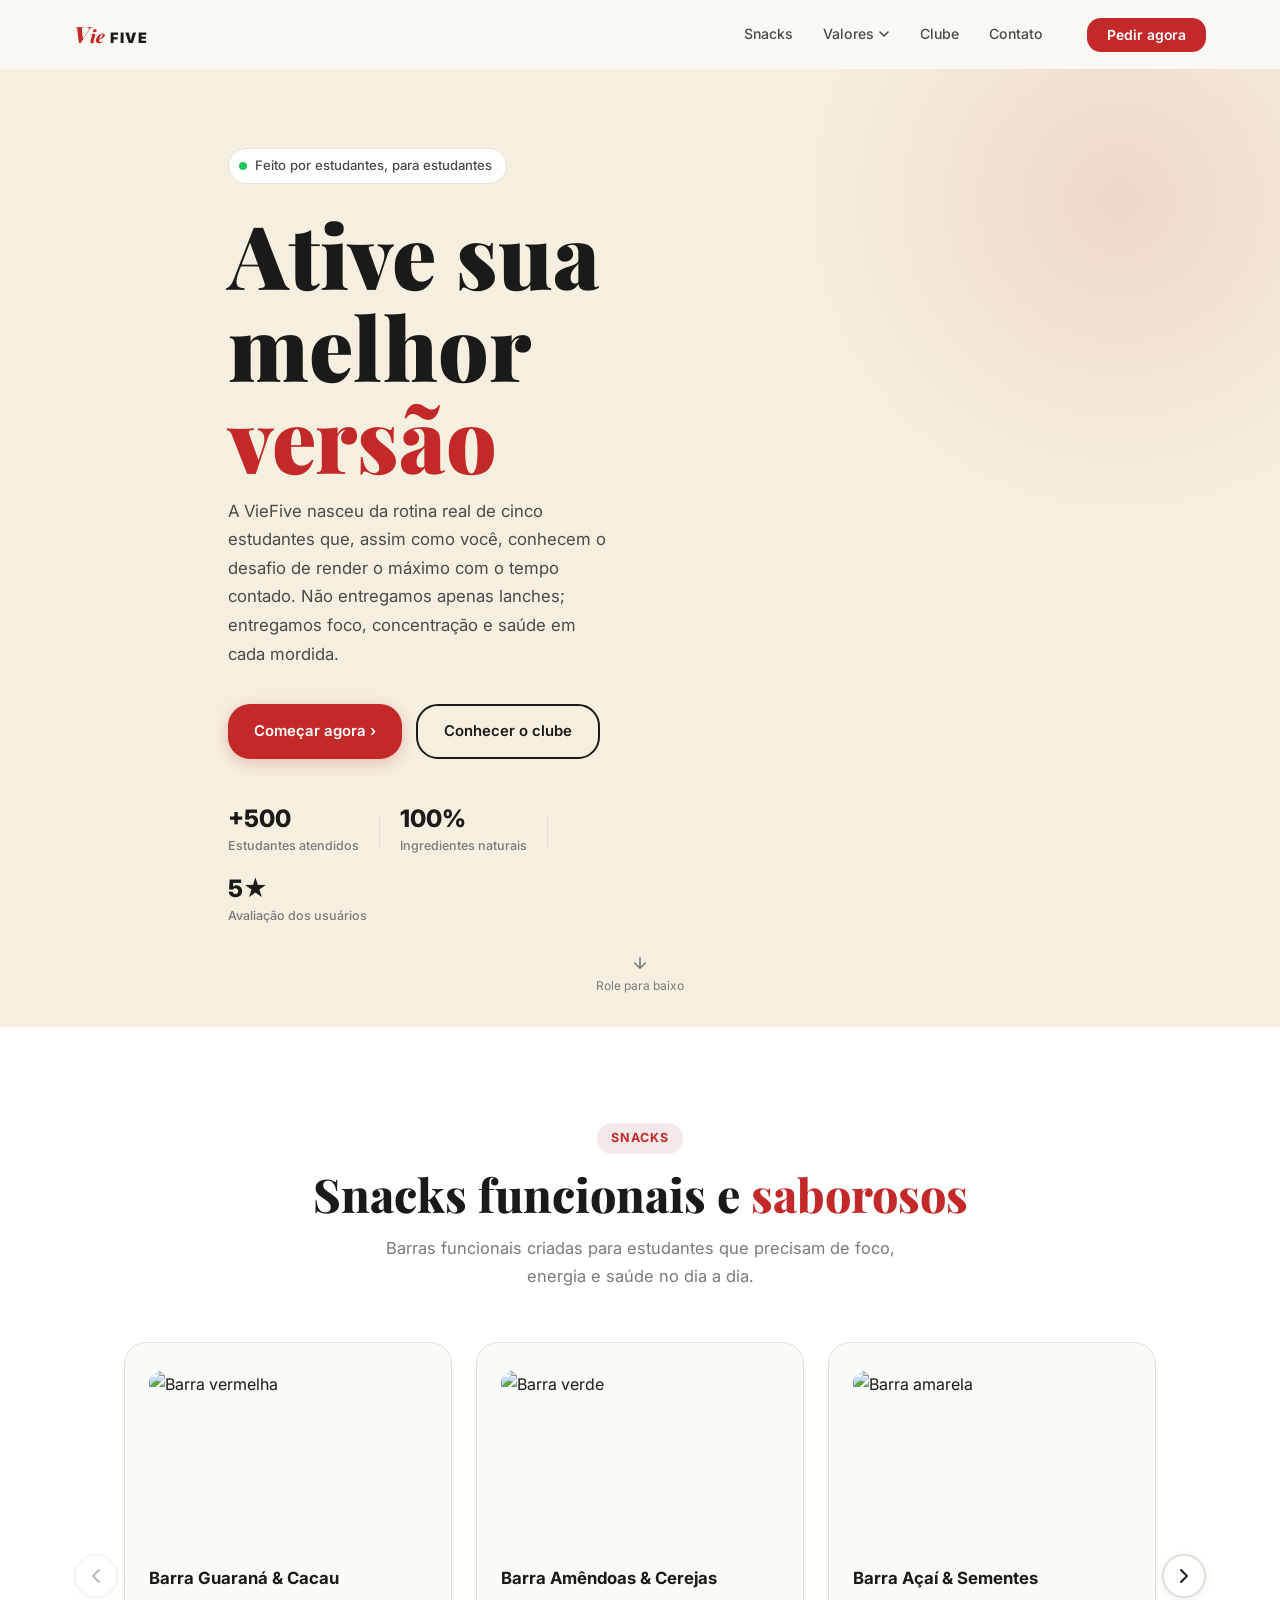
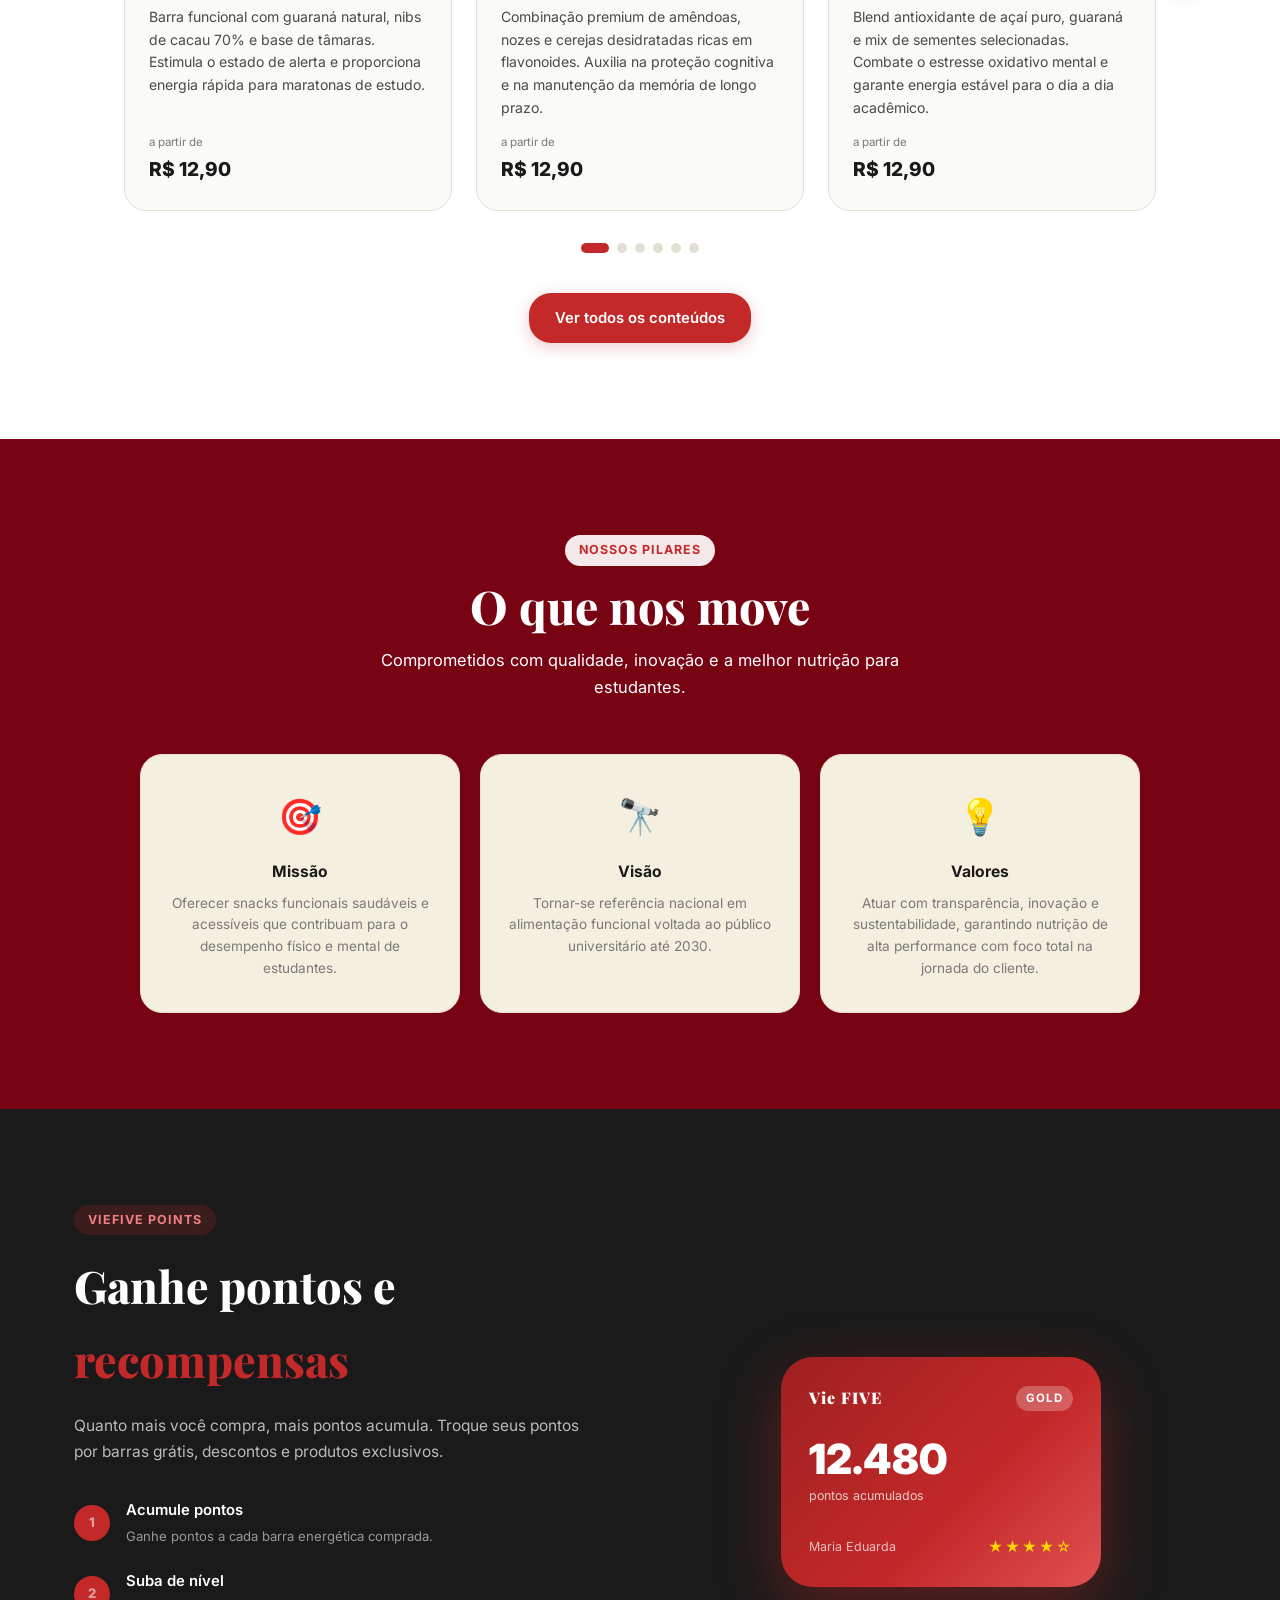
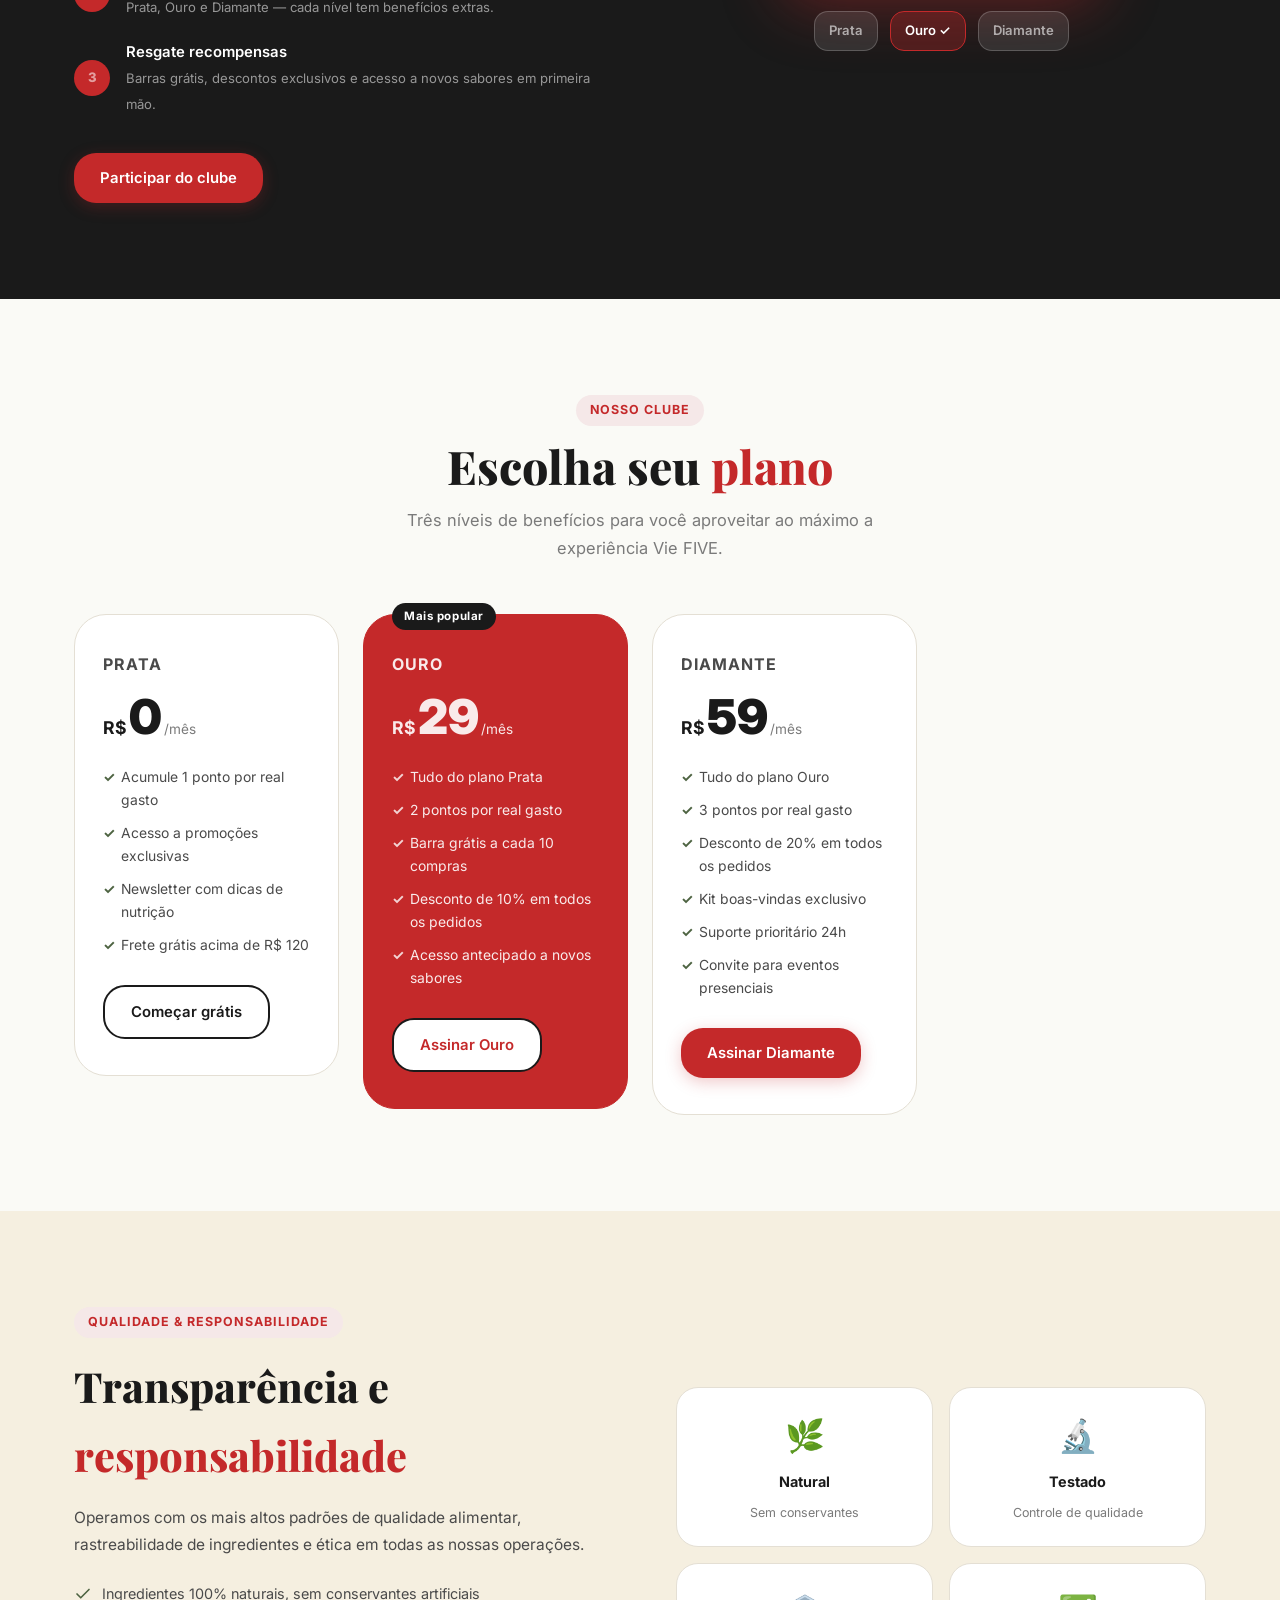
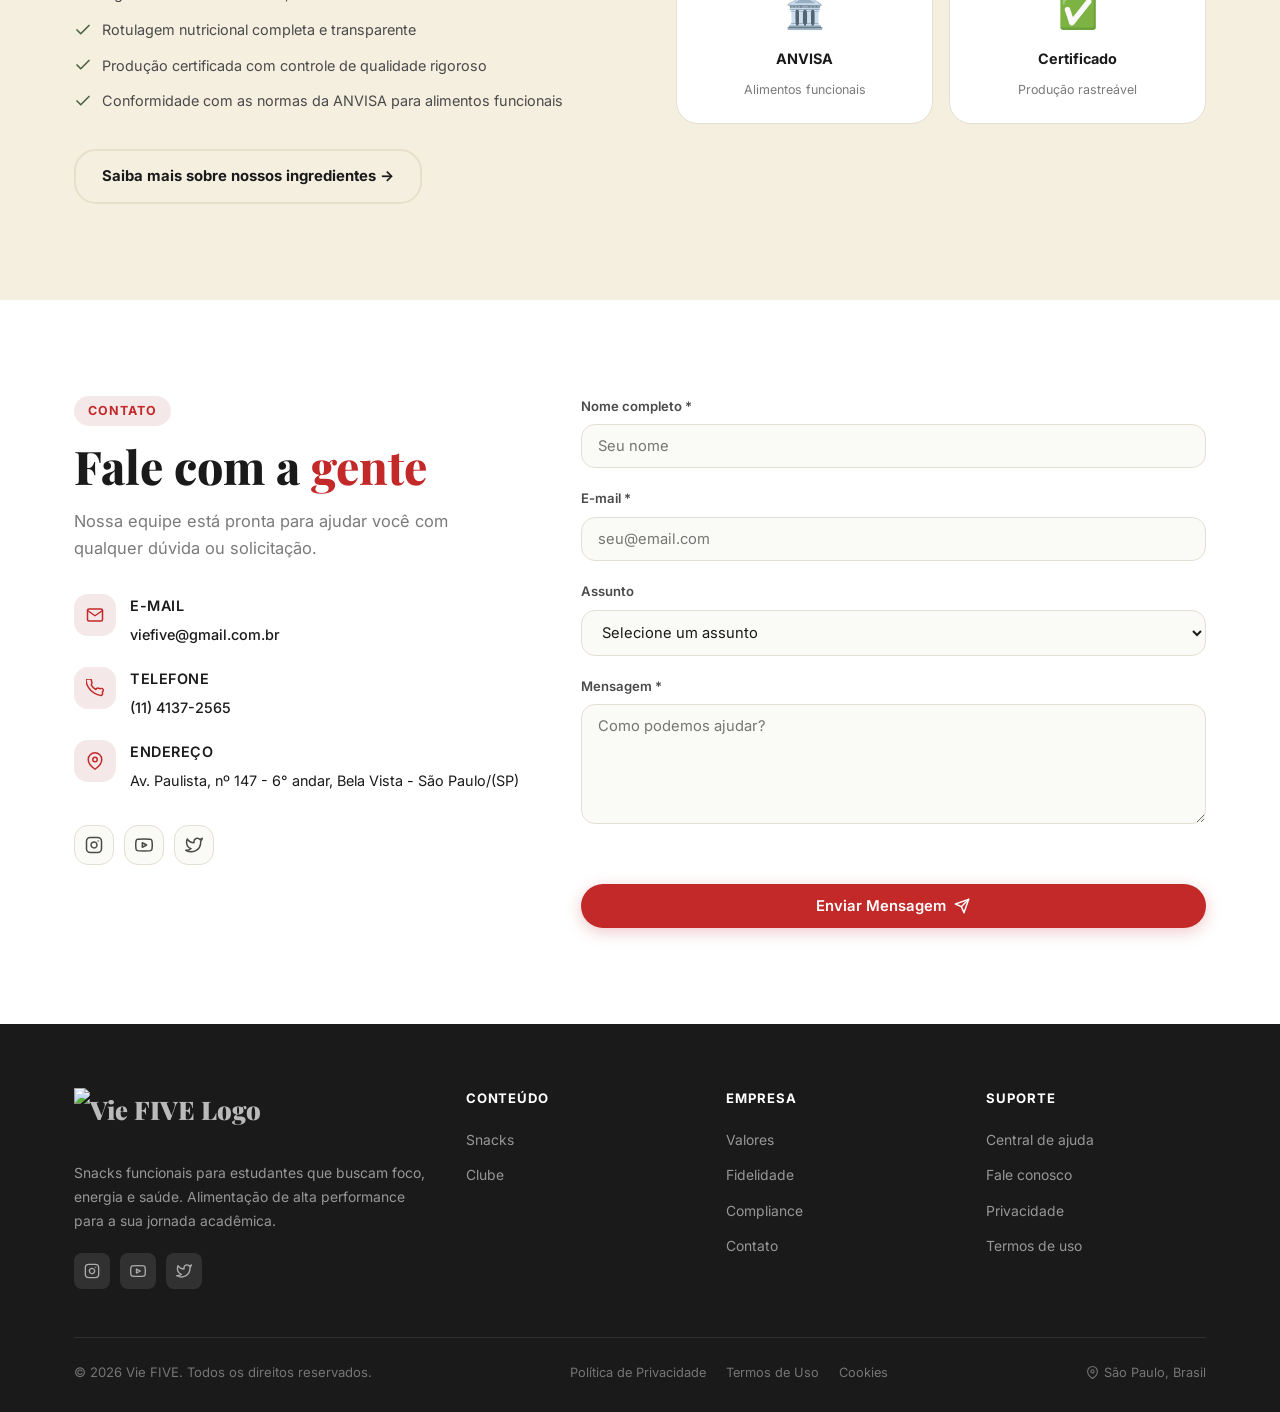
==== commit 63b1a920: "Refine snack image styles and fallback handling Agent-Logs-Url: https://github.com/SeniorPentest/Sit" ====
--- a/index.html
+++ b/index.html
@@ -3,54 +3,46 @@
 <head>
     <meta charset="UTF-8">
     <meta name="viewport" content="width=device-width, initial-scale=1.0">
-    <title>Vie Five – Desperte seu Potencial</title>
-    <link rel="stylesheet" href="styles.css">
+    <title>Vie FIVE – A sua plataforma de conteúdo</title>
     <link rel="preconnect" href="https://fonts.googleapis.com">
     <link rel="preconnect" href="https://fonts.gstatic.com" crossorigin>
-    <link href="https://fonts.googleapis.com/css2?family=Inter:wght@300;400;500;600;700;800;900&family=Playfair+Display:wght@700;800;900&display=swap" rel="stylesheet">
-    <script src="script.js" defer></script>
+    <link href="https://fonts.googleapis.com/css2?family=Inter:wght@400;500;600;700;800;900&family=Playfair+Display:ital,wght@0,700;0,800;0,900;1,700;1,800;1,900&display=swap" rel="stylesheet">
+    <link rel="stylesheet" href="styles.css">
 </head>
 <body>
 
-    <!-- Header / Navigation -->
+    <!-- ========================
+         HEADER
+    ========================= -->
     <header id="header">
         <nav class="navbar">
             <div class="nav-logo">
                 <a href="#hero">
-                    <span class="logo-v">V</span><span class="logo-ie">ie</span>
-                    <span class="logo-five">FIVE</span>
+                    <span class="logo-v">V</span><span class="logo-ie">ie</span><span class="logo-five">FIVE</span>
                 </a>
             </div>
 
             <ul class="nav-links" id="nav-links">
-                <li><a href="#hero" class="active">Início</a></li>
+                <li><a href="#snacks">Snacks</a></li>
                 <li class="has-dropdown">
-                    <a href="#snacks">Snacks
-                        <svg class="dropdown-arrow" width="12" height="12" viewBox="0 0 24 24" fill="none" stroke="currentColor" stroke-width="2.5"><path d="M6 9l6 6 6-6"/></svg>
+                    <a href="#values">
+                        Valores
+                        <svg class="dropdown-arrow" width="12" height="12" viewBox="0 0 12 12" fill="none">
+                            <path d="M2 4l4 4 4-4" stroke="currentColor" stroke-width="1.6" stroke-linecap="round" stroke-linejoin="round"/>
+                        </svg>
                     </a>
                     <ul class="dropdown-menu">
-                        <li><a href="#snacks">Linha Natural</a></li>
-                        <li><a href="#snacks">Linha Premium</a></li>
-                        <li><a href="#snacks">Kits &amp; Combos</a></li>
+                        <li><a href="#values">Nossa Missão</a></li>
+                        <li><a href="#values">Diferenciais</a></li>
+                        <li><a href="#compliance">Responsabilidade</a></li>
                     </ul>
                 </li>
-                <li class="has-dropdown">
-                    <a href="#programs">Programas
-                        <svg class="dropdown-arrow" width="12" height="12" viewBox="0 0 24 24" fill="none" stroke="currentColor" stroke-width="2.5"><path d="M6 9l6 6 6-6"/></svg>
-                    </a>
-                    <ul class="dropdown-menu">
-                        <li><a href="#programs">Detox 7 Dias</a></li>
-                        <li><a href="#programs">Energia Total</a></li>
-                        <li><a href="#programs">Bem-Estar Plus</a></li>
-                    </ul>
-                </li>
-                <li><a href="#channels">Onde Comprar</a></li>
-                <li><a href="#loyalty">Fidelidade</a></li>
+                <li><a href="#loyalty">Clube</a></li>
                 <li><a href="#contact">Contato</a></li>
             </ul>
 
             <div class="nav-cta">
-                <a href="#subscriptions" class="btn btn-nav">Assine Já</a>
+                <a href="#contact" class="btn-nav">Pedir agora</a>
             </div>
 
             <button class="hamburger" id="hamburger" aria-label="Abrir menu" aria-expanded="false">
@@ -61,607 +53,516 @@
         </nav>
     </header>
 
-    <!-- Hero Section -->
+    <!-- ========================
+         HERO
+    ========================= -->
     <section id="hero" class="hero">
         <div class="hero-bg-shape"></div>
         <div class="container hero-inner">
             <div class="hero-text">
                 <div class="hero-badge">
                     <span class="badge-dot"></span>
-                    Novo: Kit Energia Total disponível agora
+                    Feito por estudantes, para estudantes
                 </div>
                 <h1 class="hero-title">
-                    Desperte<br>
-                    <span class="hero-highlight">seu potencial</span>
+                    Ative sua melhor
+                    <span class="hero-highlight">versão</span>
                 </h1>
                 <p class="hero-description">
-                    Snacks naturais, programas de bem-estar e uma comunidade comprometida com
-                    uma vida mais saudável, saborosa e cheia de energia.
+                    A VieFive nasceu da rotina real de cinco estudantes que, assim como você, conhecem o desafio de render o máximo com o tempo contado. Não entregamos apenas lanches; entregamos foco, concentração e saúde em cada mordida.
                 </p>
                 <div class="hero-buttons">
-                    <a href="#snacks" class="btn btn-primary">
-                        <span>Explorar Produtos</span>
-                        <svg width="16" height="16" viewBox="0 0 24 24" fill="none" stroke="currentColor" stroke-width="2.5"><path d="M5 12h14M12 5l7 7-7 7"/></svg>
-                    </a>
-                    <a href="#programs" class="btn btn-moss">Ver Programas</a>
+                    <a href="#contact" class="btn btn-primary">Começar agora ›</a>
+                    <a href="#loyalty" class="btn btn-outline-dark">Conhecer o clube</a>
                 </div>
                 <div class="hero-stats">
                     <div class="stat">
-                        <strong>5K+</strong>
-                        <span>Clientes ativos</span>
+                        <strong>+500</strong>
+                        <span>Estudantes atendidos</span>
                     </div>
                     <div class="stat-divider"></div>
                     <div class="stat">
-                        <strong>30+</strong>
-                        <span>Produtos naturais</span>
+                        <strong>100%</strong>
+                        <span>Ingredientes naturais</span>
                     </div>
                     <div class="stat-divider"></div>
                     <div class="stat">
-                        <strong>98%</strong>
-                        <span>Satisfação</span>
-                    </div>
-                </div>
-            </div>
+                        <strong>5★</strong>
+                        <span>Avaliação dos usuários</span>
+                    </div>
+                </div>
+            </div>
+
             <div class="hero-visual">
-                <div class="hero-card-float card-float-1">
-                    <span class="card-float-icon">🌿</span>
-                    <span>100% Natural</span>
-                </div>
                 <div class="hero-emblem">
-                    <div class="emblem-inner">
-                        <span class="emblem-v">V</span>
-                        <span class="emblem-sub">VIE FIVE</span>
-                    </div>
-                    <div class="emblem-ring ring-1"></div>
-                    <div class="emblem-ring ring-2"></div>
-                </div>
-                <div class="hero-card-float card-float-2">
-                    <span class="card-float-icon">⚡</span>
-                    <span>Alta Energia</span>
-                </div>
-                <div class="hero-card-float card-float-3">
-                    <span class="card-float-icon">❤️</span>
-                    <span>Sem Culpa</span>
-                </div>
-            </div>
-        </div>
+                    <video autoplay muted loop playsinline style="width:280px;height:280px;object-fit:cover;">
+                        <source src="Logo VieFive1.mp4" type="video/mp4">
+                    </video>
+                </div>
+
+
+            </div>
+        </div>
+
         <div class="hero-scroll-hint">
-            <span>Rolar</span>
-            <svg width="14" height="14" viewBox="0 0 24 24" fill="none" stroke="currentColor" stroke-width="2"><path d="M12 5v14M5 12l7 7 7-7"/></svg>
-        </div>
-    </section>
-
-    <!-- Snacks / Products Section -->
+            <svg width="18" height="18" viewBox="0 0 24 24" fill="none" stroke="currentColor" stroke-width="2" stroke-linecap="round" stroke-linejoin="round">
+                <path d="M12 5v14M5 12l7 7 7-7"/>
+            </svg>
+            Role para baixo
+        </div>
+    </section>
+
+    <!-- ========================
+         SNACKS
+    ========================= -->
     <section id="snacks" class="snacks">
         <div class="container">
             <div class="section-header">
-                <span class="section-tag">Nossos Produtos</span>
-                <h2>Snacks <span class="text-accent">Naturais</span></h2>
-                <p class="section-desc">Desenvolvidos com ingredientes selecionados para nutrir o seu dia com sabor e bem-estar.</p>
-            </div>
-            <div class="snacks-grid">
-                <div class="snack-card reveal">
-                    <div class="snack-card-icon" style="background: #fdf0e8;">🥜</div>
-                    <h3>Mix de Castanhas</h3>
-                    <p>Combinação premium de castanhas, nozes e amêndoas torradas na hora. Rico em proteínas e gorduras boas.</p>
-                    <div class="snack-tags">
-                        <span class="tag tag-red">Proteína</span>
-                        <span class="tag tag-green">Vegano</span>
-                    </div>
-                    <div class="snack-price">
-                        <span class="price-from">A partir de</span>
-                        <strong class="price-value">R$ 24,90</strong>
-                    </div>
-                    <a href="#contact" class="btn btn-outline-small">Saiba mais</a>
-                </div>
-                <div class="snack-card reveal">
-                    <div class="snack-card-icon" style="background: #edf4ee;">🍫</div>
-                    <h3>Barra de Cacau</h3>
-                    <p>Barra energética com cacau 70%, aveia e mel silvestre. Energia sustentada sem picos glicêmicos.</p>
-                    <div class="snack-tags">
-                        <span class="tag tag-red">Energia</span>
-                        <span class="tag tag-beige">Sem glúten</span>
-                    </div>
-                    <div class="snack-price">
-                        <span class="price-from">A partir de</span>
-                        <strong class="price-value">R$ 12,90</strong>
-                    </div>
-                    <a href="#contact" class="btn btn-outline-small">Saiba mais</a>
-                </div>
-                <div class="snack-card reveal">
-                    <div class="snack-card-icon" style="background: #fdf0e8;">🫐</div>
-                    <h3>Frutas Desidratadas</h3>
-                    <p>Mirtilos, cranberries e mangas desidratadas sem adição de açúcar. Antioxidantes poderosos.</p>
-                    <div class="snack-tags">
-                        <span class="tag tag-green">Antioxidante</span>
-                        <span class="tag tag-green">Vegano</span>
-                    </div>
-                    <div class="snack-price">
-                        <span class="price-from">A partir de</span>
-                        <strong class="price-value">R$ 18,50</strong>
-                    </div>
-                    <a href="#contact" class="btn btn-outline-small">Saiba mais</a>
-                </div>
-                <div class="snack-card reveal">
-                    <div class="snack-card-icon" style="background: #edf4ee;">🌾</div>
-                    <h3>Granola Premium</h3>
-                    <p>Granola artesanal com mel, quinoa, chia e coco. Café da manhã completo e nutritivo.</p>
-                    <div class="snack-tags">
-                        <span class="tag tag-beige">Fibras</span>
-                        <span class="tag tag-green">Integral</span>
-                    </div>
-                    <div class="snack-price">
-                        <span class="price-from">A partir de</span>
-                        <strong class="price-value">R$ 34,90</strong>
-                    </div>
-                    <a href="#contact" class="btn btn-outline-small">Saiba mais</a>
-                </div>
-            </div>
+                <span class="section-tag">Snacks</span>
+                <h2>Snacks funcionais e <span class="text-accent">saborosos</span></h2>
+                <p class="section-desc">Barras funcionais criadas para estudantes que precisam de foco, energia e saúde no dia a dia.</p>
+            </div>
+            <div class="snacks-carousel-wrapper">
+                <button class="carousel-btn carousel-btn-prev" aria-label="Anterior">
+                    <svg width="24" height="24" viewBox="0 0 24 24" fill="none" stroke="currentColor" stroke-width="2" stroke-linecap="round" stroke-linejoin="round"><path d="M15 18l-6-6 6-6"/></svg>
+                </button>
+                <div class="snacks-carousel">
+                    <div class="snack-card">
+                        <div class="snack-card-img"><img src="barra vermelha.png" alt="Barra vermelha"></div>
+                        <h3>Barra Guaraná &amp; Cacau</h3>
+                        <p>Barra funcional com guaraná natural, nibs de cacau 70% e base de tâmaras. Estimula o estado de alerta e proporciona energia rápida para maratonas de estudo.</p>
+                        <div class="snack-price">
+                            <span class="price-from">a partir de</span>
+                            <span class="price-value">R$ 12,90</span>
+                        </div>
+                    </div>
+                    <div class="snack-card">
+                        <div class="snack-card-img"><img src="barra verde.png" alt="Barra verde"></div>
+                        <h3>Barra Amêndoas &amp; Cerejas</h3>
+                        <p>Combinação premium de amêndoas, nozes e cerejas desidratadas ricas em flavonoides. Auxilia na proteção cognitiva e na manutenção da memória de longo prazo.</p>
+                        <div class="snack-price">
+                            <span class="price-from">a partir de</span>
+                            <span class="price-value">R$ 12,90</span>
+                        </div>
+                    </div>
+                    <div class="snack-card">
+                        <div class="snack-card-img"><img src="barra amarela.png" alt="Barra amarela"></div>
+                        <h3>Barra Açaí &amp; Sementes</h3>
+                        <p>Blend antioxidante de açaí puro, guaraná e mix de sementes selecionadas. Combate o estresse oxidativo mental e garante energia estável para o dia a dia acadêmico.</p>
+                        <div class="snack-price">
+                            <span class="price-from">a partir de</span>
+                            <span class="price-value">R$ 12,90</span>
+                        </div>
+                    </div>
+                    <div class="snack-card">
+                        <div class="snack-card-img"><img src="multigran.png" alt="Barra Multigran" data-fallback="barra verde.png"></div>
+                        <h3>Barra Multigran</h3>
+                        <p>Mix de grãos integrais e sementes selecionadas. Rica em fibras e nutrientes para manter sua energia e concentração ao longo do dia.</p>
+                        <div class="snack-price">
+                            <span class="price-from">a partir de</span>
+                            <span class="price-value">R$ 12,90</span>
+                        </div>
+                    </div>
+                    <div class="snack-card">
+                        <div class="snack-card-img"><img src="barramaracuja.png" alt="Barra Maracujá" data-fallback="barra amarela.png"></div>
+                        <h3>Barra Maracujá</h3>
+                        <p>Barra natural com maracujá que ajuda a reduzir o estresse e ansiedade durante os estudos. Ideal para momentos de foco e concentração.</p>
+                        <div class="snack-price">
+                            <span class="price-from">a partir de</span>
+                            <span class="price-value">R$ 12,90</span>
+                        </div>
+                    </div>
+                    <div class="snack-card">
+                        <div class="snack-card-img"><img src="energetico.png" alt="Barra Energética" data-fallback="barra vermelha.png"></div>
+                        <h3>Barra Energética</h3>
+                        <p>Fórmula especial com ingredientes energéticos naturais. Perfeita para dar aquele impulso extra quando você mais precisa.</p>
+                        <div class="snack-price">
+                            <span class="price-from">a partir de</span>
+                            <span class="price-value">R$ 12,90</span>
+                        </div>
+                    </div>
+                </div>
+                <button class="carousel-btn carousel-btn-next" aria-label="Próximo">
+                    <svg width="24" height="24" viewBox="0 0 24 24" fill="none" stroke="currentColor" stroke-width="2" stroke-linecap="round" stroke-linejoin="round"><path d="M9 18l6-6-6-6"/></svg>
+                </button>
+            </div>
+            <div class="carousel-dots"></div>
             <div class="section-cta">
-                <a href="#contact" class="btn btn-primary">Ver Catálogo Completo</a>
-            </div>
-        </div>
-    </section>
-
-    <!-- Values Section -->
-    <section id="values" class="values">
+                <a href="#contact" class="btn btn-primary">Ver todos os conteúdos</a>
+            </div>
+        </div>
+    </section>
+
+    <!-- ========================
+         VALUES
+    ========================= -->
+    <section id="values" class="values" style="background:#780313;">
         <div class="container">
             <div class="section-header">
                 <span class="section-tag">Nossos Pilares</span>
-                <h2>O que nos <span class="text-accent">move</span></h2>
-                <p class="section-desc">Cinco pilares que guiam cada produto, cada programa e cada interação da Vie Five.</p>
+                <h2 style="color:#fff;">O que nos <span style="color:#fff;">move</span></h2>
+                <p class="section-desc" style="color:#fff;">Comprometidos com qualidade, inovação e a melhor nutrição para estudantes.</p>
             </div>
             <div class="values-grid">
-                <div class="value-card reveal">
-                    <div class="value-icon">🌱</div>
-                    <h3>Naturalidade</h3>
-                    <p>Ingredientes 100% naturais, sem conservantes artificiais, corantes ou aromatizantes sintéticos.</p>
-                </div>
-                <div class="value-card reveal">
-                    <div class="value-icon">🔬</div>
-                    <h3>Ciência</h3>
-                    <p>Formulações desenvolvidas com nutricionistas e pesquisadores para máxima eficácia e segurança.</p>
-                </div>
-                <div class="value-card reveal">
-                    <div class="value-icon">🤝</div>
-                    <h3>Comunidade</h3>
-                    <p>Uma rede de apoio com coaches, nutricionistas e membros que compartilham a jornada de bem-estar.</p>
-                </div>
-                <div class="value-card reveal">
-                    <div class="value-icon">🌍</div>
-                    <h3>Sustentabilidade</h3>
-                    <p>Embalagens recicláveis, cadeia de fornecimento responsável e compromisso com o meio ambiente.</p>
-                </div>
-                <div class="value-card reveal">
-                    <div class="value-icon">✨</div>
-                    <h3>Excelência</h3>
-                    <p>Controle rigoroso de qualidade em cada etapa, do cultivo ao produto final na sua mão.</p>
-                </div>
-            </div>
-        </div>
-    </section>
-
-    <!-- Programs Section -->
-    <section id="programs" class="programs">
+                <div class="value-card" style="background:#F5EFE0;">
+                    <div class="value-icon">🎯</div>
+                    <h3>Missão</h3>
+                    <p>Oferecer snacks funcionais saudáveis e acessíveis que contribuam para o desempenho físico e mental de estudantes.</p>
+                </div>
+                <div class="value-card" style="background:#F5EFE0;">
+                    <div class="value-icon">🔭</div>
+                    <h3>Visão</h3>
+                    <p>Tornar-se referência nacional em alimentação funcional voltada ao público universitário até 2030.</p>
+                </div>
+                <div class="value-card" style="background:#F5EFE0;">
+                    <div class="value-icon">💡</div>
+                    <h3>Valores</h3>
+                    <p>Atuar com transparência, inovação e sustentabilidade, garantindo nutrição de alta performance com foco total na jornada do cliente.</p>
+                </div>
+            </div>
+        </div>
+    </section>
+
+    <!-- ========================
+         LOYALTY
+    ========================= -->
+    <section id="loyalty" class="loyalty">
+        <div class="container">
+            <div class="loyalty-inner">
+                <div class="loyalty-text">
+                    <span class="section-tag">VieFive Points</span>
+                    <h2>Ganhe pontos e <span class="text-accent">recompensas</span></h2>
+                    <p>Quanto mais você compra, mais pontos acumula. Troque seus pontos por barras grátis, descontos e produtos exclusivos.</p>
+                    <div class="loyalty-benefits">
+                        <div class="loyalty-benefit">
+                            <span class="benefit-num">1</span>
+                            <div>
+                                <strong>Acumule pontos</strong>
+                                <span>Ganhe pontos a cada barra energética comprada.</span>
+                            </div>
+                        </div>
+                        <div class="loyalty-benefit">
+                            <span class="benefit-num">2</span>
+                            <div>
+                                <strong>Suba de nível</strong>
+                                <span>Prata, Ouro e Diamante — cada nível tem benefícios extras.</span>
+                            </div>
+                        </div>
+                        <div class="loyalty-benefit">
+                            <span class="benefit-num">3</span>
+                            <div>
+                                <strong>Resgate recompensas</strong>
+                                <span>Barras grátis, descontos exclusivos e acesso a novos sabores em primeira mão.</span>
+                            </div>
+                        </div>
+                    </div>
+                    <a href="#contact" class="btn btn-primary">Participar do clube</a>
+                </div>
+
+                <div class="loyalty-visual">
+                    <div class="loyalty-card">
+                        <div class="lcard-header">
+                            <div class="lcard-logo">Vie FIVE</div>
+                            <div class="lcard-tier">GOLD</div>
+                        </div>
+                        <div class="lcard-points">
+                            <span class="lcard-pts-num">12.480</span>
+                            <span class="lcard-pts-label">pontos acumulados</span>
+                        </div>
+                        <div class="lcard-footer">
+                            <span class="lcard-name">Maria Eduarda</span>
+                            <span class="lcard-stars">★★★★☆</span>
+                        </div>
+                    </div>
+                    <div class="loyalty-badges">
+                        <span class="lbadge">Prata</span>
+                        <span class="lbadge lbadge-active">Ouro ✓</span>
+                        <span class="lbadge">Diamante</span>
+                    </div>
+                </div>
+            </div>
+        </div>
+    </section>
+
+    <!-- ========================
+         CLUB TIERS
+    ========================= -->
+    <section id="club-tiers" class="club-tiers">
         <div class="container">
             <div class="section-header">
-                <span class="section-tag">Transformação Real</span>
-                <h2>Nossos <span class="text-accent">Programas</span></h2>
-                <p class="section-desc">Programas estruturados para guiar sua jornada de bem-estar com consistência e resultados.</p>
-            </div>
-            <div class="programs-grid">
-                <div class="program-card program-card-featured reveal">
-                    <div class="program-badge">Mais Popular</div>
-                    <div class="program-icon">🔥</div>
-                    <h3>Detox 7 Dias</h3>
-                    <p>Uma semana de renovação completa. Kit de snacks detox + guia nutricional + acesso à comunidade exclusiva.</p>
-                    <ul class="program-features">
-                        <li>✓ Kit de snacks detox (7 dias)</li>
-                        <li>✓ Guia nutricional digital</li>
-                        <li>✓ Suporte de nutricionista</li>
-                        <li>✓ Acesso à comunidade</li>
-                    </ul>
-                    <div class="program-price">
-                        <strong>R$ 189,90</strong>
-                    </div>
-                    <a href="#contact" class="btn btn-primary btn-full">Começar Agora</a>
-                </div>
-                <div class="program-card reveal">
-                    <div class="program-icon">⚡</div>
-                    <h3>Energia Total</h3>
-                    <p>Programa de 21 dias focado em elevar seus níveis de energia e disposição com snacks energéticos selecionados.</p>
-                    <ul class="program-features">
-                        <li>✓ Kit snacks energéticos (21 dias)</li>
-                        <li>✓ Plano alimentar personalizado</li>
-                        <li>✓ Vídeos motivacionais</li>
-                        <li>✓ Check-ins semanais</li>
-                    </ul>
-                    <div class="program-price">
-                        <strong>R$ 349,90</strong>
-                    </div>
-                    <a href="#contact" class="btn btn-moss btn-full">Saiba Mais</a>
-                </div>
-                <div class="program-card reveal">
-                    <div class="program-icon">💚</div>
-                    <h3>Bem-Estar Plus</h3>
-                    <p>Programa completo de 30 dias com acompanhamento personalizado, snacks variados e avaliação final.</p>
-                    <ul class="program-features">
-                        <li>✓ Snacks variados (30 dias)</li>
-                        <li>✓ Consulta nutricional</li>
-                        <li>✓ Avaliação e relatório final</li>
-                        <li>✓ Desconto em renovação</li>
-                    </ul>
-                    <div class="program-price">
-                        <strong>R$ 489,90</strong>
-                    </div>
-                    <a href="#contact" class="btn btn-moss btn-full">Saiba Mais</a>
-                </div>
-            </div>
-        </div>
-    </section>
-
-    <!-- Subscriptions Section -->
-    <section id="subscriptions" class="subscriptions">
-        <div class="container">
-            <div class="section-header">
-                <span class="section-tag">Clube Vie Five</span>
-                <h2>Assine e <span class="text-accent">economize</span></h2>
-                <p class="section-desc">Assine nosso clube e receba seus snacks favoritos direto na sua porta todo mês com desconto exclusivo.</p>
+                <span class="section-tag">Nosso Clube</span>
+                <h2>Escolha seu <span class="text-accent">plano</span></h2>
+                <p class="section-desc">Três níveis de benefícios para você aproveitar ao máximo a experiência Vie FIVE.</p>
             </div>
             <div class="plans-grid">
-                <div class="plan-card reveal">
-                    <div class="plan-name">Essencial</div>
+                <!-- Prata -->
+                <div class="plan-card">
+                    <p class="plan-name">Prata</p>
                     <div class="plan-price">
                         <span class="plan-currency">R$</span>
-                        <span class="plan-amount">79</span>
+                        <span class="plan-amount">0</span>
                         <span class="plan-period">/mês</span>
                     </div>
                     <ul class="plan-features">
-                        <li>4 snacks selecionados</li>
-                        <li>Frete grátis</li>
-                        <li>10% de desconto em avulsos</li>
-                        <li>Newsletter exclusiva</li>
-                    </ul>
-                    <a href="#contact" class="btn btn-outline-dark btn-full">Assinar</a>
-                </div>
-                <div class="plan-card plan-card-featured reveal">
-                    <div class="plan-badge">Melhor Custo-Benefício</div>
-                    <div class="plan-name">Vitalidade</div>
+                        <li>Acumule 1 ponto por real gasto</li>
+                        <li>Acesso a promoções exclusivas</li>
+                        <li>Newsletter com dicas de nutrição</li>
+                        <li>Frete grátis acima de R$ 120</li>
+                    </ul>
+                    <a href="#contact" class="btn btn-outline-dark">Começar grátis</a>
+                </div>
+                <!-- Ouro -->
+                <div class="plan-card plan-card-featured">
+                    <span class="plan-badge">Mais popular</span>
+                    <p class="plan-name">Ouro</p>
                     <div class="plan-price">
                         <span class="plan-currency">R$</span>
-                        <span class="plan-amount">139</span>
+                        <span class="plan-amount">29</span>
                         <span class="plan-period">/mês</span>
                     </div>
                     <ul class="plan-features">
-                        <li>8 snacks selecionados</li>
-                        <li>Frete grátis</li>
-                        <li>15% de desconto em avulsos</li>
-                        <li>Acesso ao clube de receitas</li>
-                        <li>Sorteios mensais</li>
-                    </ul>
-                    <a href="#contact" class="btn btn-primary btn-full">Assinar</a>
-                </div>
-                <div class="plan-card reveal">
-                    <div class="plan-name">Elite</div>
+                        <li>Tudo do plano Prata</li>
+                        <li>2 pontos por real gasto</li>
+                        <li>Barra grátis a cada 10 compras</li>
+                        <li>Desconto de 10% em todos os pedidos</li>
+                        <li>Acesso antecipado a novos sabores</li>
+                    </ul>
+                    <a href="#contact" class="btn btn-outline-dark" style="background:#fff;color:var(--red);">Assinar Ouro</a>
+                </div>
+                <!-- Diamante -->
+                <div class="plan-card">
+                    <p class="plan-name">Diamante</p>
                     <div class="plan-price">
                         <span class="plan-currency">R$</span>
-                        <span class="plan-amount">219</span>
+                        <span class="plan-amount">59</span>
                         <span class="plan-period">/mês</span>
                     </div>
                     <ul class="plan-features">
-                        <li>14 snacks + novidades exclusivas</li>
-                        <li>Frete grátis</li>
-                        <li>20% de desconto em avulsos</li>
-                        <li>Consulta nutricional trimestral</li>
-                        <li>Brindes e surpresas</li>
-                        <li>Prioridade de lançamentos</li>
-                    </ul>
-                    <a href="#contact" class="btn btn-outline-dark btn-full">Assinar</a>
-                </div>
-            </div>
-        </div>
-    </section>
-
-    <!-- Sales Channels Section -->
-    <section id="channels" class="channels">
-        <div class="container">
-            <div class="section-header">
-                <span class="section-tag">Disponibilidade</span>
-                <h2>Onde nos <span class="text-accent">encontrar</span></h2>
-                <p class="section-desc">Vie Five está presente nos principais canais de venda para que você tenha acesso fácil e rápido.</p>
-            </div>
-            <div class="channels-grid">
-                <div class="channel-card reveal">
-                    <div class="channel-icon">🌐</div>
-                    <h3>Site Oficial</h3>
-                    <p>Loja virtual com catálogo completo, assinaturas, kits exclusivos e frete grátis acima de R$ 150.</p>
-                    <a href="#contact" class="channel-link">Acessar loja →</a>
-                </div>
-                <div class="channel-card reveal">
-                    <div class="channel-icon">📱</div>
-                    <h3>App Vie Five</h3>
-                    <p>Baixe nosso aplicativo e acompanhe seus pedidos, acesse receitas e conecte-se à comunidade.</p>
-                    <a href="#contact" class="channel-link">Baixar app →</a>
-                </div>
-                <div class="channel-card reveal">
-                    <div class="channel-icon">🛒</div>
-                    <h3>Marketplaces</h3>
-                    <p>Disponível no iFood Shop, Mercado Livre, Amazon e Rappi com entrega expressa.</p>
-                    <a href="#contact" class="channel-link">Ver marketplaces →</a>
-                </div>
-                <div class="channel-card reveal">
-                    <div class="channel-icon">🏪</div>
-                    <h3>Lojas Parceiras</h3>
-                    <p>Mais de 200 pontos físicos em todo o Brasil: academias, clínicas, empórios e mercados saudáveis.</p>
-                    <a href="#contact" class="channel-link">Encontrar loja →</a>
-                </div>
-            </div>
-        </div>
-    </section>
-
-    <!-- Loyalty Section -->
-    <section id="loyalty" class="loyalty">
-        <div class="container">
-            <div class="loyalty-inner">
-                <div class="loyalty-text reveal">
-                    <span class="section-tag">Programa de Fidelidade</span>
-                    <h2>Vie <span class="text-accent">Points</span></h2>
-                    <p>Acumule pontos em cada compra e troque por produtos, descontos e experiências exclusivas. Quanto mais você cuida de você, mais você é recompensado.</p>
-                    <div class="loyalty-benefits">
-                        <div class="loyalty-benefit">
-                            <div class="benefit-num">1</div>
-                            <div>
-                                <strong>Compre e ganhe pontos</strong>
-                                <span>1 ponto para cada R$ 1 gasto</span>
-                            </div>
-                        </div>
-                        <div class="loyalty-benefit">
-                            <div class="benefit-num">2</div>
-                            <div>
-                                <strong>Indique amigos</strong>
-                                <span>500 pontos por cada indicação confirmada</span>
-                            </div>
-                        </div>
-                        <div class="loyalty-benefit">
-                            <div class="benefit-num">3</div>
-                            <div>
-                                <strong>Resgate recompensas</strong>
-                                <span>Produtos grátis, descontos e brindes</span>
-                            </div>
-                        </div>
-                    </div>
-                    <a href="#contact" class="btn btn-primary">Entrar no Programa</a>
-                </div>
-                <div class="loyalty-visual reveal">
-                    <div class="loyalty-card">
-                        <div class="lcard-header">
-                            <span class="lcard-logo">VIE FIVE</span>
-                            <span class="lcard-tier">GOLD</span>
-                        </div>
-                        <div class="lcard-points">
-                            <span class="lcard-pts-num">2.840</span>
-                            <span class="lcard-pts-label">Vie Points</span>
-                        </div>
-                        <div class="lcard-footer">
-                            <span class="lcard-name">Membro desde 2024</span>
-                            <div class="lcard-stars">★★★★☆</div>
-                        </div>
-                    </div>
-                    <div class="loyalty-badges">
-                        <div class="lbadge">🥉 Bronze</div>
-                        <div class="lbadge lbadge-active">🥇 Gold</div>
-                        <div class="lbadge">💎 Diamond</div>
-                    </div>
-                </div>
-            </div>
-        </div>
-    </section>
-
-    <!-- Compliance Section -->
+                        <li>Tudo do plano Ouro</li>
+                        <li>3 pontos por real gasto</li>
+                        <li>Desconto de 20% em todos os pedidos</li>
+                        <li>Kit boas-vindas exclusivo</li>
+                        <li>Suporte prioritário 24h</li>
+                        <li>Convite para eventos presenciais</li>
+                    </ul>
+                    <a href="#contact" class="btn btn-primary">Assinar Diamante</a>
+                </div>
+            </div>
+        </div>
+    </section>
+
+    <!-- ========================
+         COMPLIANCE
+    ========================= -->
     <section id="compliance" class="compliance">
         <div class="container">
             <div class="compliance-inner">
-                <div class="compliance-text reveal">
-                    <span class="section-tag">Transparência &amp; Confiança</span>
-                    <h2>Governança e <span class="text-accent">Compliance</span></h2>
-                    <p>A Vie Five opera com os mais altos padrões de governança corporativa, rastreabilidade de ingredientes e conformidade regulatória. Nossos produtos são certificados e auditados regularmente.</p>
+                <div class="compliance-text">
+                    <span class="section-tag">Qualidade &amp; Responsabilidade</span>
+                    <h2>Transparência e <span class="text-accent">responsabilidade</span></h2>
+                    <p>Operamos com os mais altos padrões de qualidade alimentar, rastreabilidade de ingredientes e ética em todas as nossas operações.</p>
                     <div class="compliance-items">
                         <div class="compliance-item">
-                            <svg width="20" height="20" viewBox="0 0 24 24" fill="none" stroke="currentColor" stroke-width="2"><path d="M9 12l2 2 4-4m6 2a9 9 0 11-18 0 9 9 0 0118 0z"/></svg>
-                            <span>Certificação ANVISA em todos os produtos</span>
+                            <svg width="18" height="18" viewBox="0 0 24 24" fill="none" stroke="currentColor" stroke-width="2.2" stroke-linecap="round" stroke-linejoin="round"><polyline points="20 6 9 17 4 12"/></svg>
+                            Ingredientes 100% naturais, sem conservantes artificiais
                         </div>
                         <div class="compliance-item">
-                            <svg width="20" height="20" viewBox="0 0 24 24" fill="none" stroke="currentColor" stroke-width="2"><path d="M9 12l2 2 4-4m6 2a9 9 0 11-18 0 9 9 0 0118 0z"/></svg>
-                            <span>Rastreabilidade completa da cadeia de fornecimento</span>
+                            <svg width="18" height="18" viewBox="0 0 24 24" fill="none" stroke="currentColor" stroke-width="2.2" stroke-linecap="round" stroke-linejoin="round"><polyline points="20 6 9 17 4 12"/></svg>
+                            Rotulagem nutricional completa e transparente
                         </div>
                         <div class="compliance-item">
-                            <svg width="20" height="20" viewBox="0 0 24 24" fill="none" stroke="currentColor" stroke-width="2"><path d="M9 12l2 2 4-4m6 2a9 9 0 11-18 0 9 9 0 0118 0z"/></svg>
-                            <span>Relatórios ESG publicados anualmente</span>
+                            <svg width="18" height="18" viewBox="0 0 24 24" fill="none" stroke="currentColor" stroke-width="2.2" stroke-linecap="round" stroke-linejoin="round"><polyline points="20 6 9 17 4 12"/></svg>
+                            Produção certificada com controle de qualidade rigoroso
                         </div>
                         <div class="compliance-item">
-                            <svg width="20" height="20" viewBox="0 0 24 24" fill="none" stroke="currentColor" stroke-width="2"><path d="M9 12l2 2 4-4m6 2a9 9 0 11-18 0 9 9 0 0118 0z"/></svg>
-                            <span>Política de privacidade e LGPD em conformidade</span>
-                        </div>
-                    </div>
-                    <a href="#contact" class="btn btn-compliance">
-                        <svg width="16" height="16" viewBox="0 0 24 24" fill="none" stroke="currentColor" stroke-width="2"><path d="M14 2H6a2 2 0 00-2 2v16a2 2 0 002 2h12a2 2 0 002-2V8z"/><polyline points="14 2 14 8 20 8"/></svg>
-                        Acessar Relatório de Compliance
-                    </a>
-                </div>
-                <div class="compliance-seals reveal">
+                            <svg width="18" height="18" viewBox="0 0 24 24" fill="none" stroke="currentColor" stroke-width="2.2" stroke-linecap="round" stroke-linejoin="round"><polyline points="20 6 9 17 4 12"/></svg>
+                            Conformidade com as normas da ANVISA para alimentos funcionais
+                        </div>
+                    </div>
+                    <a href="#contact" class="btn btn-compliance">Saiba mais sobre nossos ingredientes →</a>
+                </div>
+
+                <div class="compliance-seals">
                     <div class="seal-card">
-                        <div class="seal-icon">🏅</div>
+                        <div class="seal-icon">🌿</div>
+                        <strong>Natural</strong>
+                        <span>Sem conservantes</span>
+                    </div>
+                    <div class="seal-card">
+                        <div class="seal-icon">🔬</div>
+                        <strong>Testado</strong>
+                        <span>Controle de qualidade</span>
+                    </div>
+                    <div class="seal-card">
+                        <div class="seal-icon">🏛️</div>
                         <strong>ANVISA</strong>
-                        <span>Certificado</span>
+                        <span>Alimentos funcionais</span>
                     </div>
                     <div class="seal-card">
-                        <div class="seal-icon">♻️</div>
-                        <strong>Eco Friendly</strong>
-                        <span>Embalagens recicláveis</span>
-                    </div>
-                    <div class="seal-card">
-                        <div class="seal-icon">🔒</div>
-                        <strong>LGPD</strong>
-                        <span>Em conformidade</span>
-                    </div>
-                    <div class="seal-card">
-                        <div class="seal-icon">⭐</div>
-                        <strong>ISO 22000</strong>
-                        <span>Segurança alimentar</span>
-                    </div>
-                </div>
-            </div>
-        </div>
-    </section>
-
-    <!-- Contact Section -->
+                        <div class="seal-icon">✅</div>
+                        <strong>Certificado</strong>
+                        <span>Produção rastreável</span>
+                    </div>
+                </div>
+            </div>
+        </div>
+    </section>
+
+    <!-- ========================
+         CONTACT
+    ========================= -->
     <section id="contact" class="contact">
         <div class="container">
-            <div class="section-header">
-                <span class="section-tag">Fale Conosco</span>
-                <h2>Entre em <span class="text-accent">Contato</span></h2>
-                <p class="section-desc">Tem dúvidas, sugestões ou quer saber mais? Nossa equipe está pronta para ajudar.</p>
-            </div>
             <div class="contact-wrapper">
-                <div class="contact-info reveal">
+                <div class="contact-info">
+                    <div class="section-header" style="text-align:left; margin-bottom:32px;">
+                        <span class="section-tag">Contato</span>
+                        <h2>Fale com a <span class="text-accent">gente</span></h2>
+                        <p class="section-desc" style="margin:0; text-align:left;">Nossa equipe está pronta para ajudar você com qualquer dúvida ou solicitação.</p>
+                    </div>
                     <ul class="contact-list">
                         <li>
                             <div class="contact-icon-wrap">
-                                <svg width="18" height="18" viewBox="0 0 24 24" fill="none" stroke="currentColor" stroke-width="2"><path d="M4 4h16c1.1 0 2 .9 2 2v12c0 1.1-.9 2-2 2H4c-1.1 0-2-.9-2-2V6c0-1.1.9-2 2-2z"/><polyline points="22,6 12,13 2,6"/></svg>
+                                <svg width="18" height="18" viewBox="0 0 24 24" fill="none" stroke="currentColor" stroke-width="2" stroke-linecap="round" stroke-linejoin="round"><path d="M4 4h16c1.1 0 2 .9 2 2v12c0 1.1-.9 2-2 2H4c-1.1 0-2-.9-2-2V6c0-1.1.9-2 2-2z"/><polyline points="22,6 12,13 2,6"/></svg>
                             </div>
                             <div>
                                 <span class="contact-label">E-mail</span>
-                                <a href="mailto:contato@viefive.com.br">contato@viefive.com.br</a>
+                                <a href="mailto:viefive@gmail.com.br">viefive@gmail.com.br</a>
                             </div>
                         </li>
                         <li>
                             <div class="contact-icon-wrap">
-                                <svg width="18" height="18" viewBox="0 0 24 24" fill="none" stroke="currentColor" stroke-width="2"><path d="M22 16.92v3a2 2 0 01-2.18 2 19.79 19.79 0 01-8.63-3.07A19.5 19.5 0 013.07 10.8a19.79 19.79 0 01-3.07-8.68A2 2 0 012 0h3a2 2 0 012 1.72 12.84 12.84 0 00.7 2.81 2 2 0 01-.45 2.11L6.09 7.91a16 16 0 006 6l1.27-1.27a2 2 0 012.11-.45 12.84 12.84 0 002.81.7A2 2 0 0122 14v2.92z"/></svg>
+                                <svg width="18" height="18" viewBox="0 0 24 24" fill="none" stroke="currentColor" stroke-width="2" stroke-linecap="round" stroke-linejoin="round"><path d="M22 16.92v3a2 2 0 01-2.18 2 19.79 19.79 0 01-8.63-3.07A19.5 19.5 0 013.07 10.8a19.79 19.79 0 01-3.07-8.68A2 2 0 012.18 0h3a2 2 0 012 1.72c.127.96.361 1.903.7 2.81a2 2 0 01-.45 2.11L6.91 7.91a16 16 0 006.09 6.09l1.27-1.27a2 2 0 012.11-.45c.907.339 1.85.573 2.81.7A2 2 0 0122 16.92z"/></svg>
                             </div>
                             <div>
-                                <span class="contact-label">WhatsApp</span>
-                                <a href="https://wa.me/5511999999999" target="_blank" rel="noopener">+55 (11) 99999-9999</a>
+                                <span class="contact-label">Telefone</span>
+                                <a href="tel:+551141372565">(11) 4137-2565</a>
                             </div>
                         </li>
                         <li>
                             <div class="contact-icon-wrap">
-                                <svg width="18" height="18" viewBox="0 0 24 24" fill="none" stroke="currentColor" stroke-width="2"><path d="M21 10c0 7-9 13-9 13s-9-6-9-13a9 9 0 0118 0z"/><circle cx="12" cy="10" r="3"/></svg>
+                                <svg width="18" height="18" viewBox="0 0 24 24" fill="none" stroke="currentColor" stroke-width="2" stroke-linecap="round" stroke-linejoin="round"><path d="M21 10c0 7-9 13-9 13s-9-6-9-13a9 9 0 0118 0z"/><circle cx="12" cy="10" r="3"/></svg>
                             </div>
                             <div>
-                                <span class="contact-label">Localização</span>
-                                <span>São Paulo – SP, Brasil</span>
+                                <span class="contact-label">Endereço</span>
+                                <span>Av. Paulista, nº 147 - 6° andar, Bela Vista - São Paulo/(SP)</span>
                             </div>
                         </li>
                     </ul>
                     <div class="social-links">
                         <a href="#" class="social-link" aria-label="Instagram">
-                            <svg viewBox="0 0 24 24" width="18" height="18" fill="currentColor"><path d="M12 2.163c3.204 0 3.584.012 4.85.07 3.252.148 4.771 1.691 4.919 4.919.058 1.265.069 1.645.069 4.849 0 3.205-.012 3.584-.069 4.849-.149 3.225-1.664 4.771-4.919 4.919-1.266.058-1.644.07-4.85.07-3.204 0-3.584-.012-4.849-.07-3.26-.149-4.771-1.699-4.919-4.92-.058-1.265-.07-1.644-.07-4.849 0-3.204.013-3.583.07-4.849.149-3.227 1.664-4.771 4.919-4.919 1.266-.057 1.645-.069 4.849-.069zM12 0C8.741 0 8.333.014 7.053.072 2.695.272.273 2.69.073 7.052.014 8.333 0 8.741 0 12c0 3.259.014 3.668.072 4.948.2 4.358 2.618 6.78 6.98 6.98C8.333 23.986 8.741 24 12 24c3.259 0 3.668-.014 4.948-.072 4.354-.2 6.782-2.618 6.979-6.98.059-1.28.073-1.689.073-4.948 0-3.259-.014-3.667-.072-4.947-.196-4.354-2.617-6.78-6.979-6.98C15.668.014 15.259 0 12 0zm0 5.838a6.162 6.162 0 100 12.324 6.162 6.162 0 000-12.324zM12 16a4 4 0 110-8 4 4 0 010 8zm6.406-11.845a1.44 1.44 0 100 2.881 1.44 1.44 0 000-2.881z"/></svg>
+                            <svg width="18" height="18" viewBox="0 0 24 24" fill="none" stroke="currentColor" stroke-width="2" stroke-linecap="round" stroke-linejoin="round"><rect x="2" y="2" width="20" height="20" rx="5" ry="5"/><path d="M16 11.37A4 4 0 1112.63 8 4 4 0 0116 11.37z"/><line x1="17.5" y1="6.5" x2="17.51" y2="6.5"/></svg>
                         </a>
-                        <a href="#" class="social-link" aria-label="TikTok">
-                            <svg viewBox="0 0 24 24" width="18" height="18" fill="currentColor"><path d="M19.59 6.69a4.83 4.83 0 01-3.77-4.25V2h-3.45v13.67a2.89 2.89 0 01-2.88 2.5 2.89 2.89 0 01-2.89-2.89 2.89 2.89 0 012.89-2.89c.28 0 .54.04.79.1V9.01a6.33 6.33 0 00-.79-.05 6.34 6.34 0 00-6.34 6.34 6.34 6.34 0 006.34 6.34 6.34 6.34 0 006.33-6.34V8.69a8.27 8.27 0 004.84 1.55V6.79a4.85 4.85 0 01-1.07-.1z"/></svg>
+                        <a href="#" class="social-link" aria-label="YouTube">
+                            <svg width="18" height="18" viewBox="0 0 24 24" fill="none" stroke="currentColor" stroke-width="2" stroke-linecap="round" stroke-linejoin="round"><path d="M22.54 6.42a2.78 2.78 0 00-1.95-1.96C18.88 4 12 4 12 4s-6.88 0-8.59.46A2.78 2.78 0 001.46 6.42 29 29 0 001 12a29 29 0 00.46 5.58 2.78 2.78 0 001.95 1.95C5.12 20 12 20 12 20s6.88 0 8.59-.47a2.78 2.78 0 001.95-1.95A29 29 0 0023 12a29 29 0 00-.46-5.58z"/><polygon points="9.75 15.02 15.5 12 9.75 8.98 9.75 15.02"/></svg>
                         </a>
-                        <a href="#" class="social-link" aria-label="LinkedIn">
-                            <svg viewBox="0 0 24 24" width="18" height="18" fill="currentColor"><path d="M20.447 20.452h-3.554v-5.569c0-1.328-.027-3.037-1.852-3.037-1.853 0-2.136 1.445-2.136 2.939v5.667H9.351V9h3.414v1.561h.046c.477-.9 1.637-1.85 3.37-1.85 3.601 0 4.267 2.37 4.267 5.455v6.286zM5.337 7.433a2.062 2.062 0 01-2.063-2.065 2.064 2.064 0 112.063 2.065zm1.782 13.019H3.555V9h3.564v11.452zM22.225 0H1.771C.792 0 0 .774 0 1.729v20.542C0 23.227.792 24 1.771 24h20.451C23.2 24 24 23.227 24 22.271V1.729C24 .774 23.2 0 22.222 0h.003z"/></svg>
+                        <a href="#" class="social-link" aria-label="Twitter / X">
+                            <svg width="18" height="18" viewBox="0 0 24 24" fill="none" stroke="currentColor" stroke-width="2" stroke-linecap="round" stroke-linejoin="round"><path d="M23 3a10.9 10.9 0 01-3.14 1.53A4.48 4.48 0 0012 8v1A10.66 10.66 0 013 4s-4 9 5 13a11.64 11.64 0 01-7 2c9 5 20 0 20-11.5a4.5 4.5 0 00-.08-.83A7.72 7.72 0 0023 3z"/></svg>
                         </a>
                     </div>
                 </div>
-                <form class="contact-form reveal" id="contact-form" novalidate>
+
+                <form class="contact-form" id="contact-form" novalidate>
                     <div class="form-group">
-                        <label for="name">Nome</label>
-                        <input type="text" id="name" name="name" placeholder="Seu nome completo" required>
+                        <label for="contact-name">Nome completo *</label>
+                        <input type="text" id="contact-name" name="name" placeholder="Seu nome" required>
                     </div>
                     <div class="form-group">
-                        <label for="email">E-mail</label>
-                        <input type="email" id="email" name="email" placeholder="seu@email.com" required>
+                        <label for="contact-email">E-mail *</label>
+                        <input type="email" id="contact-email" name="email" placeholder="seu@email.com" required>
                     </div>
                     <div class="form-group">
-                        <label for="subject">Assunto</label>
-                        <select id="subject" name="subject">
+                        <label for="contact-subject">Assunto</label>
+                        <select id="contact-subject" name="subject">
                             <option value="">Selecione um assunto</option>
-                            <option value="produtos">Dúvidas sobre produtos</option>
-                            <option value="assinatura">Assinaturas</option>
-                            <option value="parceria">Parceria comercial</option>
-                            <option value="outros">Outros</option>
+                            <option value="subscriptions">Planos e assinaturas</option>
+                            <option value="support">Suporte técnico</option>
+                            <option value="billing">Faturamento</option>
+                            <option value="other">Outro</option>
                         </select>
                     </div>
                     <div class="form-group">
-                        <label for="message">Mensagem</label>
-                        <textarea id="message" name="message" rows="5" placeholder="Escreva sua mensagem..." required></textarea>
-                    </div>
+                        <label for="contact-message">Mensagem *</label>
+                        <textarea id="contact-message" name="message" placeholder="Como podemos ajudar?" required></textarea>
+                    </div>
+                    <div class="form-status" id="form-status"></div>
                     <button type="submit" class="btn btn-primary btn-full">
                         <span>Enviar Mensagem</span>
-                        <svg width="16" height="16" viewBox="0 0 24 24" fill="none" stroke="currentColor" stroke-width="2.5"><path d="M22 2L11 13M22 2l-7 20-4-9-9-4 20-7z"/></svg>
+                        <svg width="16" height="16" viewBox="0 0 24 24" fill="none" stroke="currentColor" stroke-width="2.2" stroke-linecap="round" stroke-linejoin="round"><line x1="22" y1="2" x2="11" y2="13"/><polygon points="22 2 15 22 11 13 2 9 22 2"/></svg>
                     </button>
-                    <p class="form-status" id="form-status"></p>
                 </form>
             </div>
         </div>
     </section>
 
-    <!-- Footer -->
+    <!-- ========================
+         FOOTER
+    ========================= -->
     <footer class="footer">
         <div class="container">
             <div class="footer-top">
-                <div class="footer-brand">
+                <div>
                     <div class="footer-logo">
-                        <span class="logo-v">V</span><span class="logo-ie">ie</span>
-                        <span class="logo-five">FIVE</span>
-                    </div>
-                    <p class="footer-tagline">Desperte seu potencial.<br>Viva com mais energia e sabor.</p>
+                        <img src="rodape.png" alt="Vie FIVE Logo" style="height:60px;object-fit:contain;">
+                    </div>
+                    <p class="footer-tagline">Snacks funcionais para estudantes que buscam foco, energia e saúde. Alimentação de alta performance para a sua jornada acadêmica.</p>
                     <div class="footer-social">
                         <a href="#" aria-label="Instagram">
-                            <svg viewBox="0 0 24 24" width="18" height="18" fill="currentColor"><path d="M12 2.163c3.204 0 3.584.012 4.85.07 3.252.148 4.771 1.691 4.919 4.919.058 1.265.069 1.645.069 4.849 0 3.205-.012 3.584-.069 4.849-.149 3.225-1.664 4.771-4.919 4.919-1.266.058-1.644.07-4.85.07-3.204 0-3.584-.012-4.849-.07-3.26-.149-4.771-1.699-4.919-4.92-.058-1.265-.07-1.644-.07-4.849 0-3.204.013-3.583.07-4.849.149-3.227 1.664-4.771 4.919-4.919 1.266-.057 1.645-.069 4.849-.069zM12 0C8.741 0 8.333.014 7.053.072 2.695.272.273 2.69.073 7.052.014 8.333 0 8.741 0 12c0 3.259.014 3.668.072 4.948.2 4.358 2.618 6.78 6.98 6.98C8.333 23.986 8.741 24 12 24c3.259 0 3.668-.014 4.948-.072 4.354-.2 6.782-2.618 6.979-6.98.059-1.28.073-1.689.073-4.948 0-3.259-.014-3.667-.072-4.947-.196-4.354-2.617-6.78-6.979-6.98C15.668.014 15.259 0 12 0zm0 5.838a6.162 6.162 0 100 12.324 6.162 6.162 0 000-12.324zM12 16a4 4 0 110-8 4 4 0 010 8zm6.406-11.845a1.44 1.44 0 100 2.881 1.44 1.44 0 000-2.881z"/></svg>
+                            <svg width="16" height="16" viewBox="0 0 24 24" fill="none" stroke="currentColor" stroke-width="2" stroke-linecap="round" stroke-linejoin="round"><rect x="2" y="2" width="20" height="20" rx="5" ry="5"/><path d="M16 11.37A4 4 0 1112.63 8 4 4 0 0116 11.37z"/><line x1="17.5" y1="6.5" x2="17.51" y2="6.5"/></svg>
                         </a>
-                        <a href="#" aria-label="TikTok">
-                            <svg viewBox="0 0 24 24" width="18" height="18" fill="currentColor"><path d="M19.59 6.69a4.83 4.83 0 01-3.77-4.25V2h-3.45v13.67a2.89 2.89 0 01-2.88 2.5 2.89 2.89 0 01-2.89-2.89 2.89 2.89 0 012.89-2.89c.28 0 .54.04.79.1V9.01a6.33 6.33 0 00-.79-.05 6.34 6.34 0 00-6.34 6.34 6.34 6.34 0 006.34 6.34 6.34 6.34 0 006.33-6.34V8.69a8.27 8.27 0 004.84 1.55V6.79a4.85 4.85 0 01-1.07-.1z"/></svg>
+                        <a href="#" aria-label="YouTube">
+                            <svg width="16" height="16" viewBox="0 0 24 24" fill="none" stroke="currentColor" stroke-width="2" stroke-linecap="round" stroke-linejoin="round"><path d="M22.54 6.42a2.78 2.78 0 00-1.95-1.96C18.88 4 12 4 12 4s-6.88 0-8.59.46A2.78 2.78 0 001.46 6.42 29 29 0 001 12a29 29 0 00.46 5.58 2.78 2.78 0 001.95 1.95C5.12 20 12 20 12 20s6.88 0 8.59-.47a2.78 2.78 0 001.95-1.95A29 29 0 0023 12a29 29 0 00-.46-5.58z"/><polygon points="9.75 15.02 15.5 12 9.75 8.98 9.75 15.02"/></svg>
                         </a>
-                        <a href="#" aria-label="LinkedIn">
-                            <svg viewBox="0 0 24 24" width="18" height="18" fill="currentColor"><path d="M20.447 20.452h-3.554v-5.569c0-1.328-.027-3.037-1.852-3.037-1.853 0-2.136 1.445-2.136 2.939v5.667H9.351V9h3.414v1.561h.046c.477-.9 1.637-1.85 3.37-1.85 3.601 0 4.267 2.37 4.267 5.455v6.286zM5.337 7.433a2.062 2.062 0 01-2.063-2.065 2.064 2.064 0 112.063 2.065zm1.782 13.019H3.555V9h3.564v11.452zM22.225 0H1.771C.792 0 0 .774 0 1.729v20.542C0 23.227.792 24 1.771 24h20.451C23.2 24 24 23.227 24 22.271V1.729C24 .774 23.2 0 22.222 0h.003z"/></svg>
+                        <a href="#" aria-label="Twitter">
+                            <svg width="16" height="16" viewBox="0 0 24 24" fill="none" stroke="currentColor" stroke-width="2" stroke-linecap="round" stroke-linejoin="round"><path d="M23 3a10.9 10.9 0 01-3.14 1.53A4.48 4.48 0 0012 8v1A10.66 10.66 0 013 4s-4 9 5 13a11.64 11.64 0 01-7 2c9 5 20 0 20-11.5a4.5 4.5 0 00-.08-.83A7.72 7.72 0 0023 3z"/></svg>
                         </a>
                     </div>
                 </div>
+
                 <div class="footer-links-group">
-                    <h4>Produtos</h4>
+                    <h4>Conteúdo</h4>
                     <ul>
-                        <li><a href="#snacks">Linha Natural</a></li>
-                        <li><a href="#snacks">Linha Premium</a></li>
-                        <li><a href="#snacks">Kits &amp; Combos</a></li>
-                        <li><a href="#subscriptions">Assinaturas</a></li>
-                    </ul>
-                </div>
-                <div class="footer-links-group">
-                    <h4>Programas</h4>
-                    <ul>
-                        <li><a href="#programs">Detox 7 Dias</a></li>
-                        <li><a href="#programs">Energia Total</a></li>
-                        <li><a href="#programs">Bem-Estar Plus</a></li>
-                        <li><a href="#loyalty">Vie Points</a></li>
-                    </ul>
-                </div>
+                        <li><a href="#snacks">Snacks</a></li>
+                        <li><a href="#loyalty">Clube</a></li>
+                    </ul>
+                </div>
+
                 <div class="footer-links-group">
                     <h4>Empresa</h4>
                     <ul>
-                        <li><a href="#values">Sobre Nós</a></li>
-                        <li><a href="#channels">Onde Comprar</a></li>
+                        <li><a href="#values">Valores</a></li>
+                        <li><a href="#loyalty">Fidelidade</a></li>
                         <li><a href="#compliance">Compliance</a></li>
                         <li><a href="#contact">Contato</a></li>
                     </ul>
                 </div>
-            </div>
+
+                <div class="footer-links-group">
+                    <h4>Suporte</h4>
+                    <ul>
+                        <li><a href="#contact">Central de ajuda</a></li>
+                        <li><a href="#contact">Fale conosco</a></li>
+                        <li><a href="#compliance">Privacidade</a></li>
+                        <li><a href="#compliance">Termos de uso</a></li>
+                    </ul>
+                </div>
+            </div>
+
             <div class="footer-bottom">
-                <p>&copy; 2026 Vie Five. Todos os direitos reservados.</p>
+                <p>&copy; 2026 Vie FIVE. Todos os direitos reservados.</p>
                 <div class="footer-bottom-links">
                     <a href="#compliance">Política de Privacidade</a>
                     <a href="#compliance">Termos de Uso</a>
-                    <a href="#compliance">LGPD</a>
+                    <a href="#compliance">Cookies</a>
                 </div>
                 <div class="footer-location">
-                    <svg width="14" height="14" viewBox="0 0 24 24" fill="none" stroke="currentColor" stroke-width="2"><path d="M21 10c0 7-9 13-9 13s-9-6-9-13a9 9 0 0118 0z"/><circle cx="12" cy="10" r="3"/></svg>
-                    São Paulo – SP, Brasil
+                    <svg width="13" height="13" viewBox="0 0 24 24" fill="none" stroke="currentColor" stroke-width="2" stroke-linecap="round" stroke-linejoin="round"><path d="M21 10c0 7-9 13-9 13s-9-6-9-13a9 9 0 0118 0z"/><circle cx="12" cy="10" r="3"/></svg>
+                    São Paulo, Brasil
                 </div>
             </div>
         </div>
     </footer>
 
+    <script src="script.js"></script>
 </body>
-</html>+</html>
--- a/styles.css
+++ b/styles.css
@@ -582,6 +582,97 @@
     padding: 96px 0;
     background: var(--white);
 }
+
+/* Carousel Wrapper */
+.snacks-carousel-wrapper {
+    position: relative;
+    padding: 0 50px;
+}
+
+/* Carousel Container */
+.snacks-carousel {
+    display: flex;
+    gap: 24px;
+    overflow: hidden;
+    scroll-behavior: smooth;
+    position: relative;
+}
+
+/* Carousel Buttons */
+.carousel-btn {
+    position: absolute;
+    top: 50%;
+    transform: translateY(-50%);
+    width: 44px;
+    height: 44px;
+    background: var(--white);
+    border: 2px solid var(--border);
+    border-radius: 50%;
+    display: flex;
+    align-items: center;
+    justify-content: center;
+    color: var(--dark);
+    cursor: pointer;
+    transition: all var(--transition);
+    z-index: 10;
+    box-shadow: var(--shadow-sm);
+}
+
+.carousel-btn:hover {
+    background: var(--red);
+    border-color: var(--red);
+    color: var(--white);
+    box-shadow: var(--shadow-md);
+}
+
+.carousel-btn-prev {
+    left: 0;
+}
+
+.carousel-btn-next {
+    right: 0;
+}
+
+.carousel-btn:disabled {
+    opacity: 0.3;
+    cursor: not-allowed;
+}
+
+.carousel-btn:disabled:hover {
+    background: var(--white);
+    border-color: var(--border);
+    color: var(--dark);
+}
+
+/* Carousel Dots */
+.carousel-dots {
+    display: flex;
+    justify-content: center;
+    gap: 8px;
+    margin-top: 32px;
+}
+
+.carousel-dot {
+    width: 10px;
+    height: 10px;
+    border-radius: 50%;
+    background: var(--border);
+    cursor: pointer;
+    transition: all var(--transition);
+    border: none;
+    padding: 0;
+}
+
+.carousel-dot:hover {
+    background: var(--red-light);
+}
+
+.carousel-dot.active {
+    background: var(--red);
+    width: 28px;
+    border-radius: 5px;
+}
+
 .snacks-grid {
     display: grid;
     grid-template-columns: repeat(auto-fill, minmax(240px, 1fr));
@@ -596,6 +687,14 @@
     flex-direction: column;
     gap: 14px;
     transition: box-shadow var(--transition), transform var(--transition);
+    flex-shrink: 0;
+    width: calc((100% - 48px) / 3);
+}
+.snack-card-img img {
+    width: 100%;
+    height: 180px;
+    object-fit: cover;
+    border-radius: 12px;
 }
 .snack-card:hover {
     box-shadow: var(--shadow-md);
@@ -645,8 +744,9 @@
 }
 .values-grid {
     display: grid;
-    grid-template-columns: repeat(auto-fill, minmax(200px, 1fr));
+    grid-template-columns: repeat(3, minmax(200px, 320px));
     gap: 20px;
+    justify-content: center;
 }
 .value-card {
     background: var(--white);
@@ -897,6 +997,15 @@
     transition: gap var(--transition);
 }
 .channel-link:hover { gap: 8px; }
+
+/* ===========================
+   /* ===========================
+   CLUB TIERS
+=========================== */
+.club-tiers {
+    padding: 96px 0;
+    background: var(--light-bg);
+}
 
 /* ===========================
    LOYALTY
@@ -1386,6 +1495,15 @@
 
     .plans-grid { grid-template-columns: 1fr; }
     .compliance-seals { grid-template-columns: 1fr 1fr; }
+
+    .snacks-carousel-wrapper { padding: 0; }
+    .snacks-carousel {
+        flex-wrap: wrap;
+        overflow: visible;
+    }
+    .snack-card { width: 100%; }
+    .carousel-btn,
+    .carousel-dots { display: none; }
 }
 
 @media (max-width: 480px) {
@@ -1394,4 +1512,5 @@
     .programs-grid { grid-template-columns: 1fr; }
     .values-grid { grid-template-columns: 1fr 1fr; }
     .loyalty-card { width: 100%; }
-}
+
+}
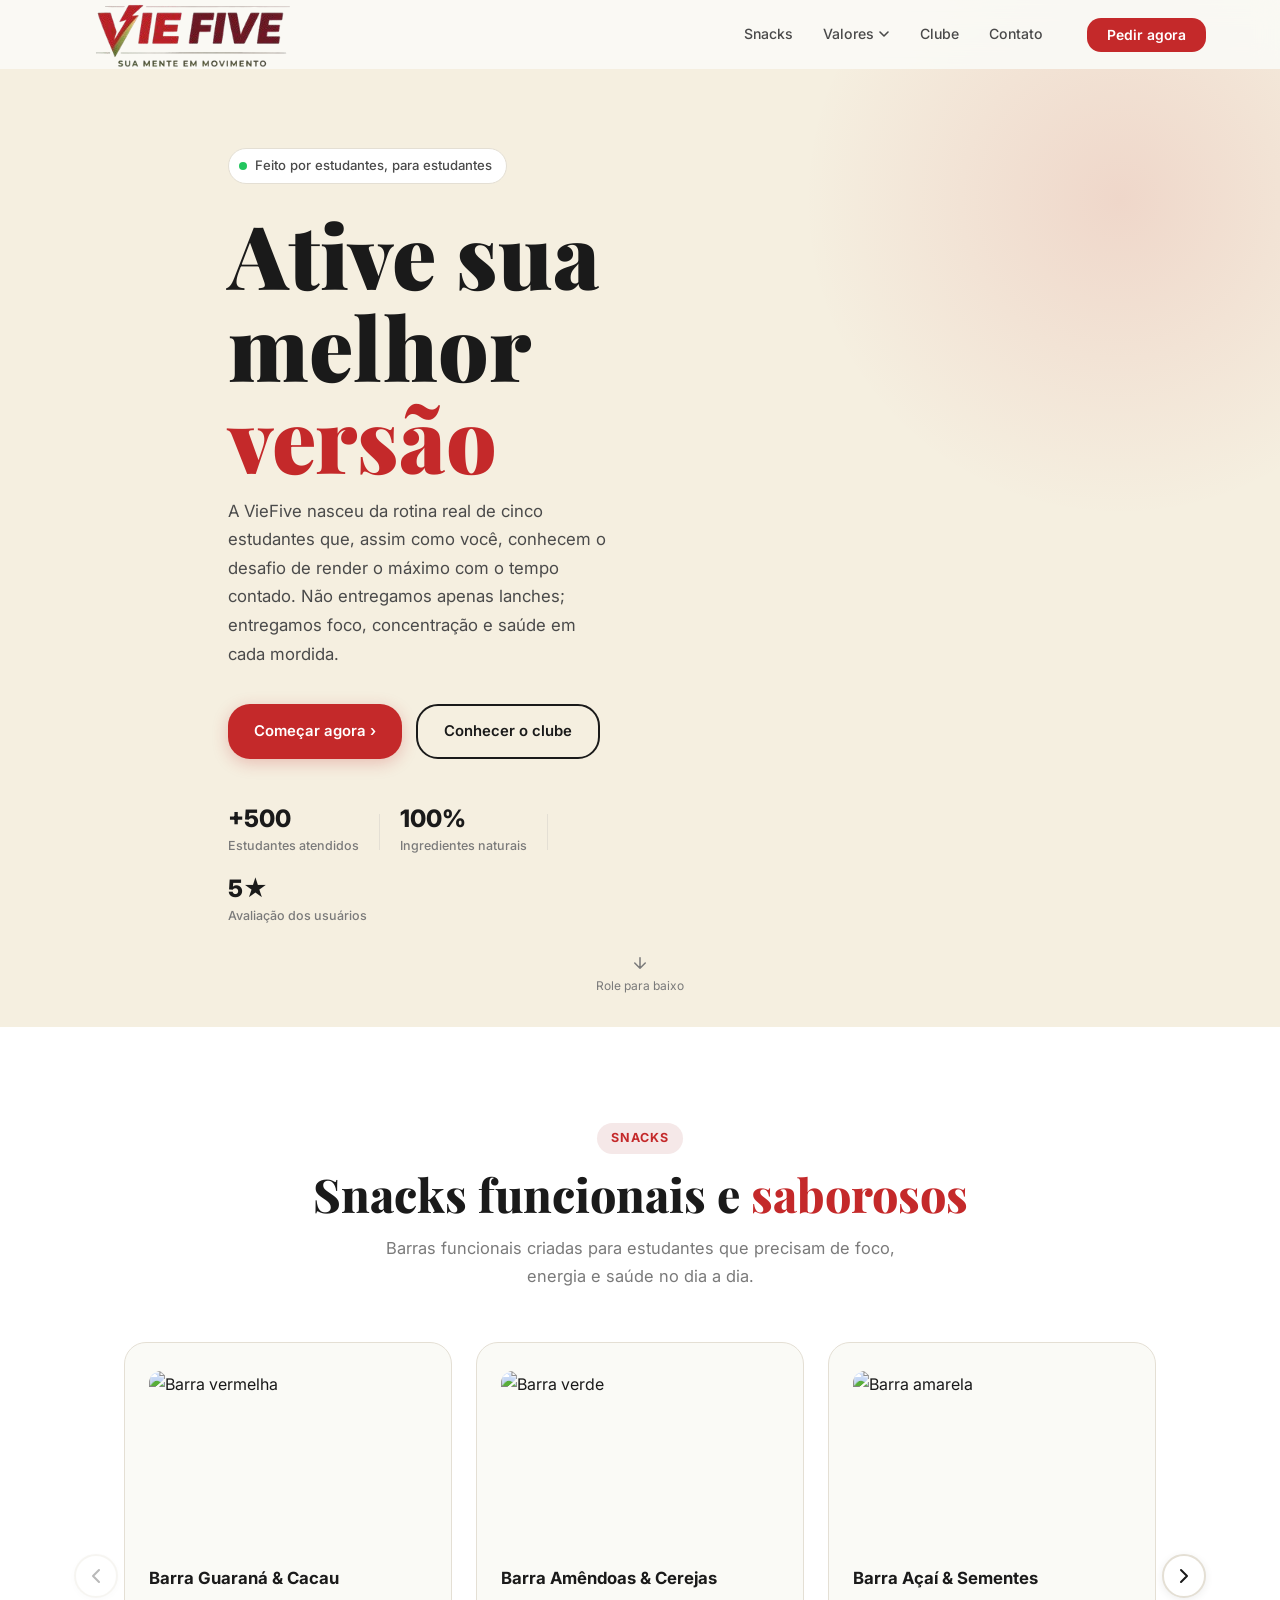
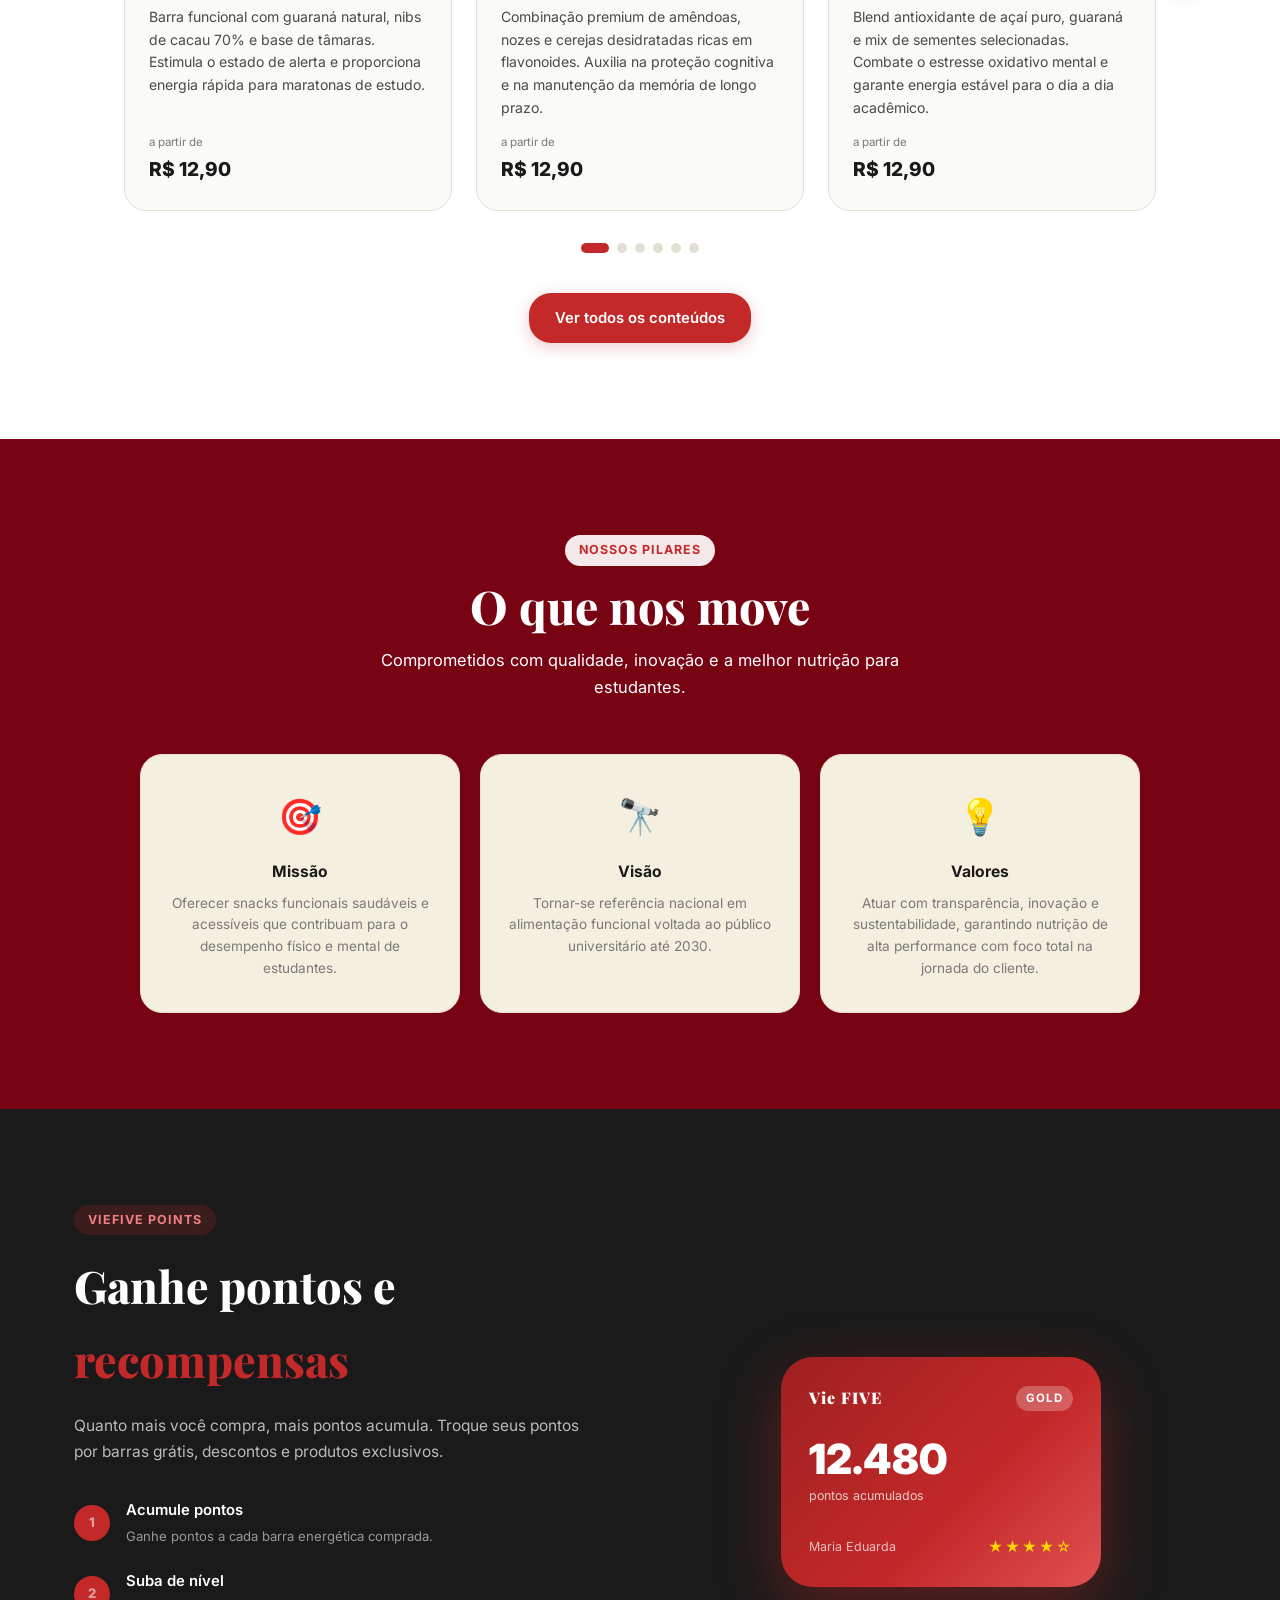
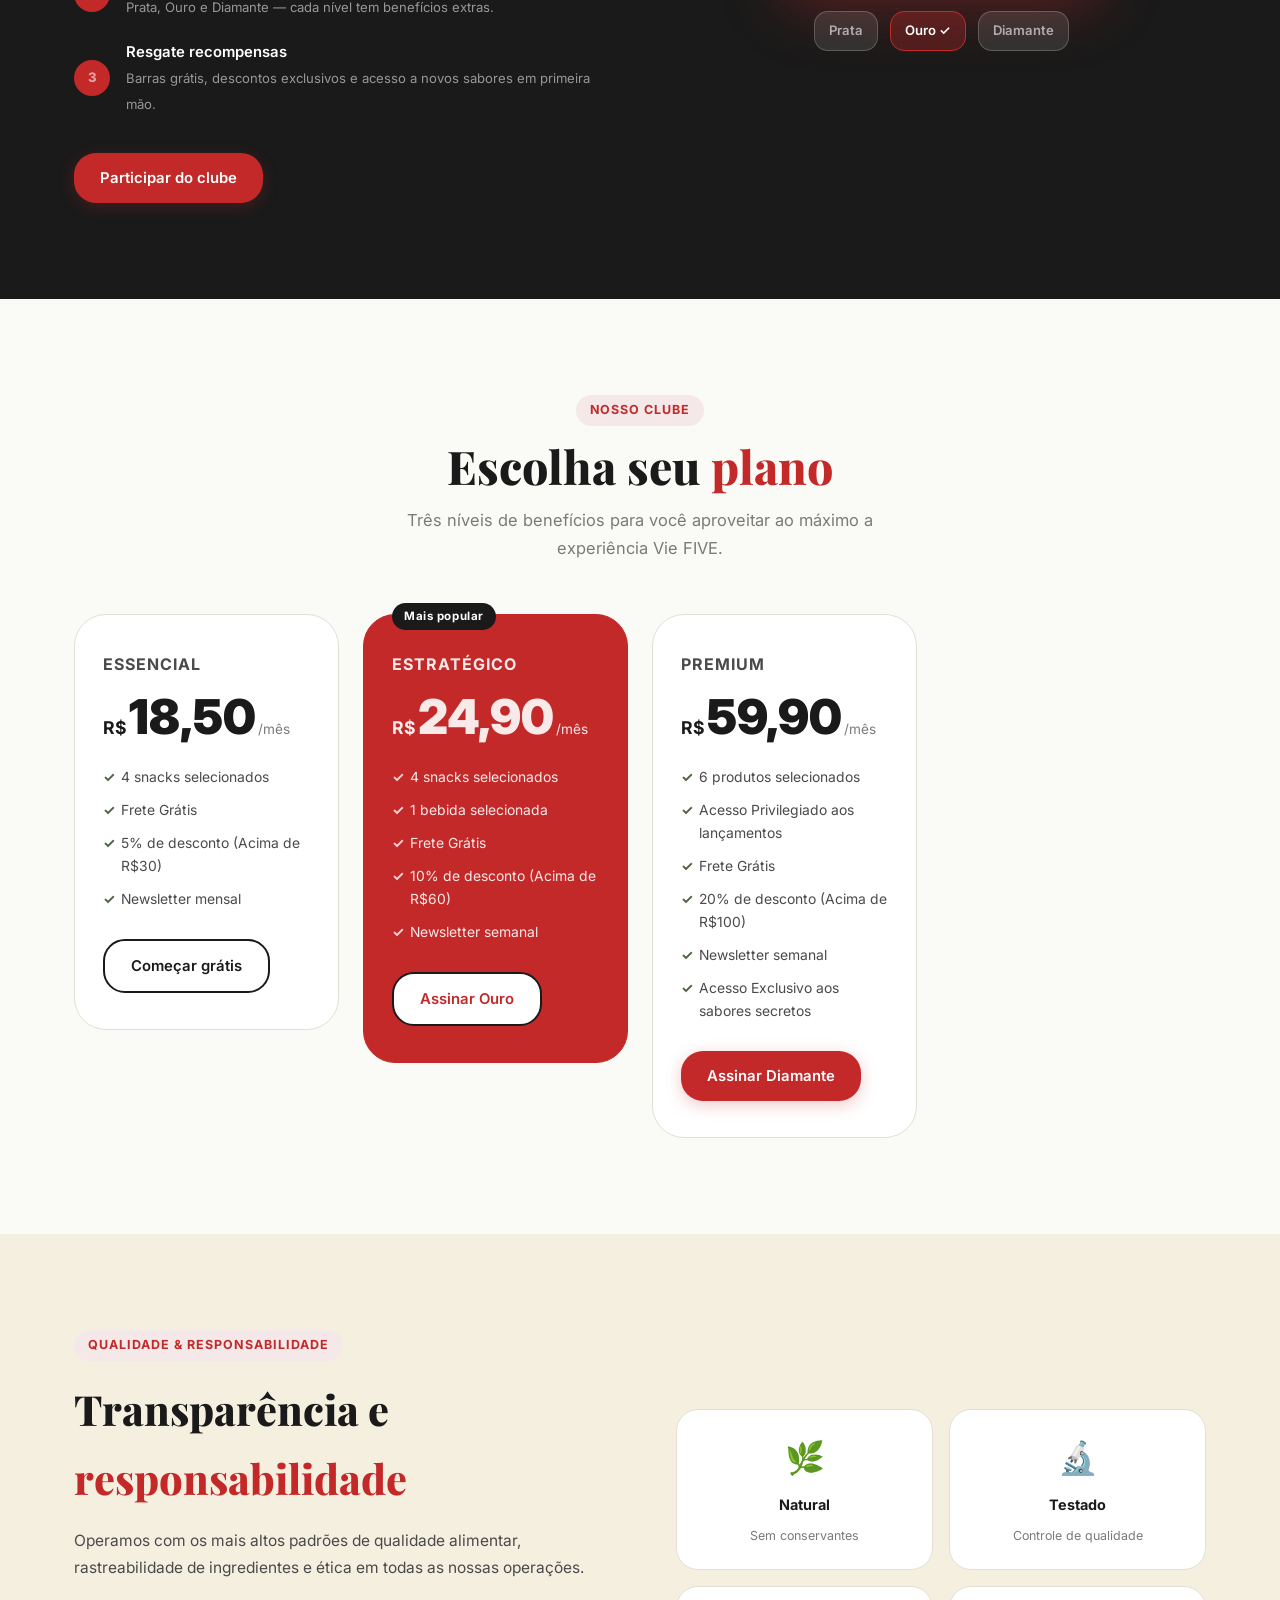
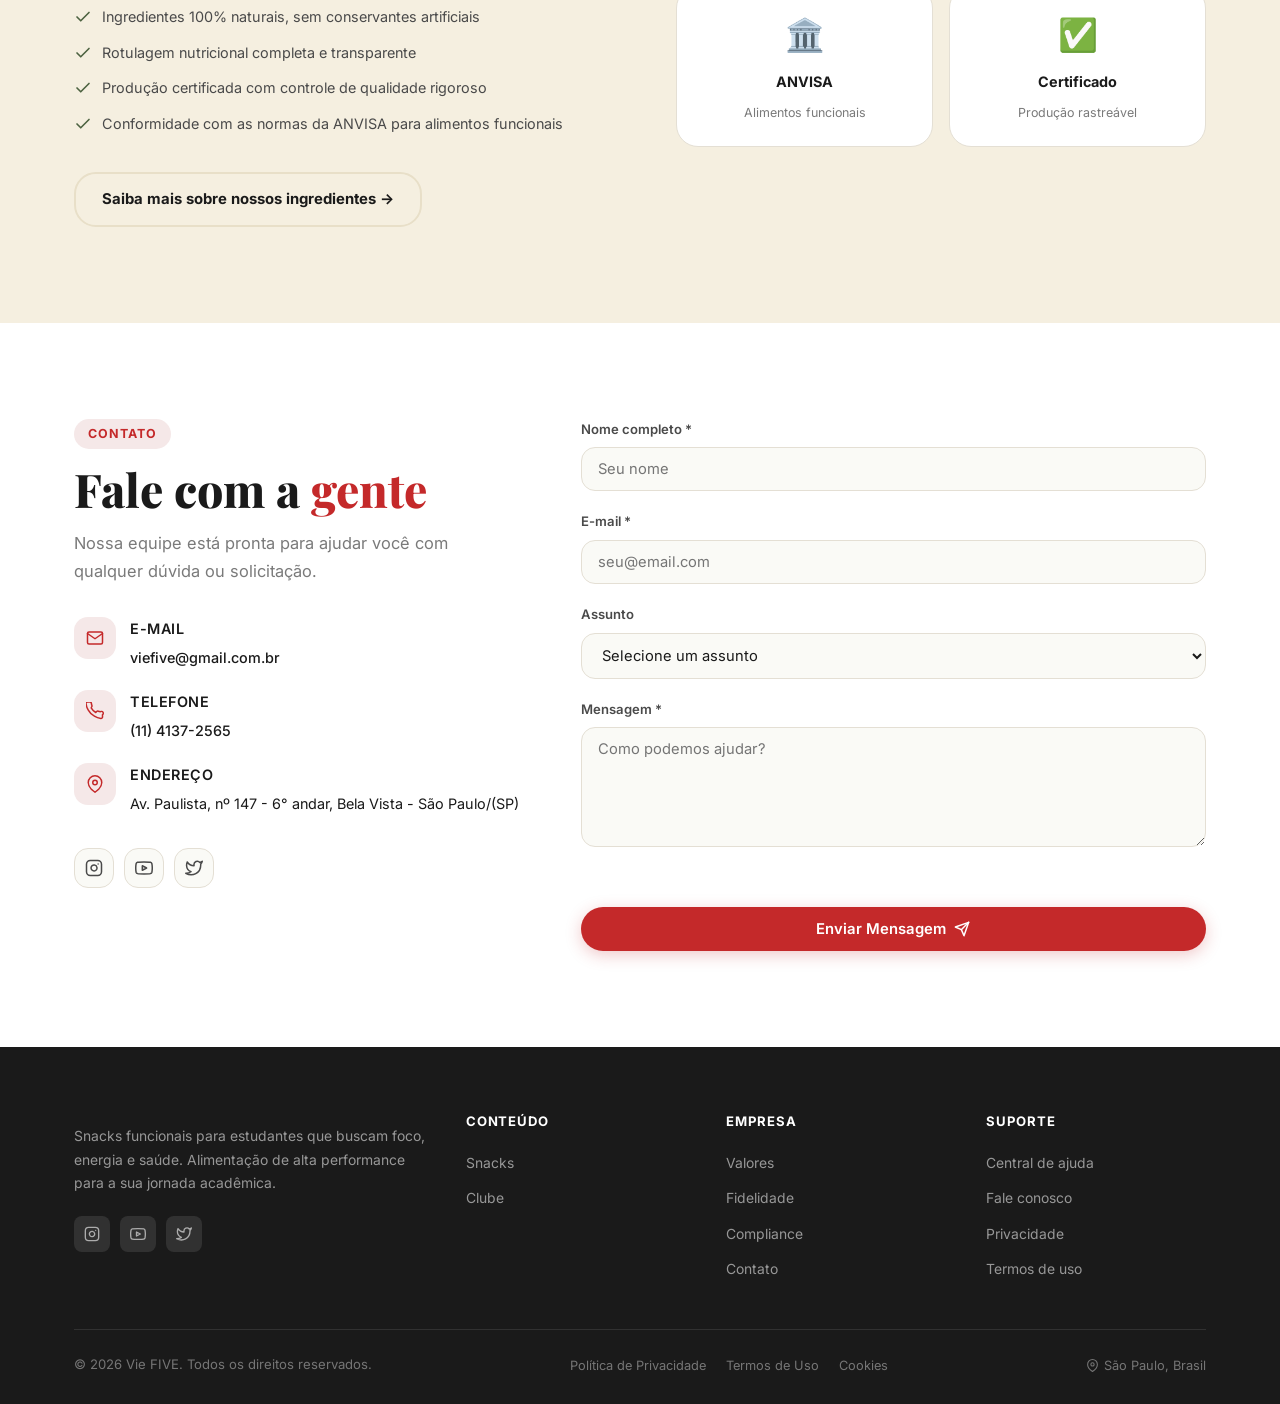
==== commit 5fbcc038: "Merge pull request #15 from SeniorPentest/codex/update-plans-section-content-again Update plan cards" ====
--- a/index.html
+++ b/index.html
@@ -17,8 +17,8 @@
     <header id="header">
         <nav class="navbar">
             <div class="nav-logo">
-                <a href="#hero">
-                    <span class="logo-v">V</span><span class="logo-ie">ie</span><span class="logo-five">FIVE</span>
+                <a href="#hero" aria-label="Vie FIVE">
+                    <img src="rodape-removebg-preview.png" alt="Vie FIVE" class="nav-logo-img">
                 </a>
             </div>
 
@@ -297,53 +297,53 @@
             <div class="plans-grid">
                 <!-- Prata -->
                 <div class="plan-card">
-                    <p class="plan-name">Prata</p>
+                    <p class="plan-name">ESSENCIAL</p>
                     <div class="plan-price">
                         <span class="plan-currency">R$</span>
-                        <span class="plan-amount">0</span>
+                        <span class="plan-amount">18,50</span>
                         <span class="plan-period">/mês</span>
                     </div>
                     <ul class="plan-features">
-                        <li>Acumule 1 ponto por real gasto</li>
-                        <li>Acesso a promoções exclusivas</li>
-                        <li>Newsletter com dicas de nutrição</li>
-                        <li>Frete grátis acima de R$ 120</li>
+                        <li>4 snacks selecionados</li>
+                        <li>Frete Grátis</li>
+                        <li>5% de desconto (Acima de R$30)</li>
+                        <li>Newsletter mensal</li>
                     </ul>
                     <a href="#contact" class="btn btn-outline-dark">Começar grátis</a>
                 </div>
                 <!-- Ouro -->
                 <div class="plan-card plan-card-featured">
                     <span class="plan-badge">Mais popular</span>
-                    <p class="plan-name">Ouro</p>
+                    <p class="plan-name">ESTRATÉGICO</p>
                     <div class="plan-price">
                         <span class="plan-currency">R$</span>
-                        <span class="plan-amount">29</span>
+                        <span class="plan-amount">24,90</span>
                         <span class="plan-period">/mês</span>
                     </div>
                     <ul class="plan-features">
-                        <li>Tudo do plano Prata</li>
-                        <li>2 pontos por real gasto</li>
-                        <li>Barra grátis a cada 10 compras</li>
-                        <li>Desconto de 10% em todos os pedidos</li>
-                        <li>Acesso antecipado a novos sabores</li>
+                        <li>4 snacks selecionados</li>
+                        <li>1 bebida selecionada</li>
+                        <li>Frete Grátis</li>
+                        <li>10% de desconto (Acima de R$60)</li>
+                        <li>Newsletter semanal</li>
                     </ul>
                     <a href="#contact" class="btn btn-outline-dark" style="background:#fff;color:var(--red);">Assinar Ouro</a>
                 </div>
                 <!-- Diamante -->
                 <div class="plan-card">
-                    <p class="plan-name">Diamante</p>
+                    <p class="plan-name">PREMIUM</p>
                     <div class="plan-price">
                         <span class="plan-currency">R$</span>
-                        <span class="plan-amount">59</span>
+                        <span class="plan-amount">59,90</span>
                         <span class="plan-period">/mês</span>
                     </div>
                     <ul class="plan-features">
-                        <li>Tudo do plano Ouro</li>
-                        <li>3 pontos por real gasto</li>
-                        <li>Desconto de 20% em todos os pedidos</li>
-                        <li>Kit boas-vindas exclusivo</li>
-                        <li>Suporte prioritário 24h</li>
-                        <li>Convite para eventos presenciais</li>
+                        <li>6 produtos selecionados</li>
+                        <li>Acesso Privilegiado aos lançamentos</li>
+                        <li>Frete Grátis</li>
+                        <li>20% de desconto (Acima de R$100)</li>
+                        <li>Newsletter semanal</li>
+                        <li>Acesso Exclusivo aos sabores secretos</li>
                     </ul>
                     <a href="#contact" class="btn btn-primary">Assinar Diamante</a>
                 </div>
@@ -503,7 +503,6 @@
             <div class="footer-top">
                 <div>
                     <div class="footer-logo">
-                        <img src="rodape.png" alt="Vie FIVE Logo" style="height:60px;object-fit:contain;">
                     </div>
                     <p class="footer-tagline">Snacks funcionais para estudantes que buscam foco, energia e saúde. Alimentação de alta performance para a sua jornada acadêmica.</p>
                     <div class="footer-social">
--- a/styles.css
+++ b/styles.css
@@ -593,9 +593,15 @@
 .snacks-carousel {
     display: flex;
     gap: 24px;
-    overflow: hidden;
+    overflow: visible;
     scroll-behavior: smooth;
     position: relative;
+    flex-wrap: wrap;
+}
+
+.snacks-carousel.is-carousel {
+    overflow: hidden;
+    flex-wrap: nowrap;
 }
 
 /* Carousel Buttons */
@@ -1497,7 +1503,8 @@
     .compliance-seals { grid-template-columns: 1fr 1fr; }
 
     .snacks-carousel-wrapper { padding: 0; }
-    .snacks-carousel {
+    .snacks-carousel,
+    .snacks-carousel.is-carousel {
         flex-wrap: wrap;
         overflow: visible;
     }
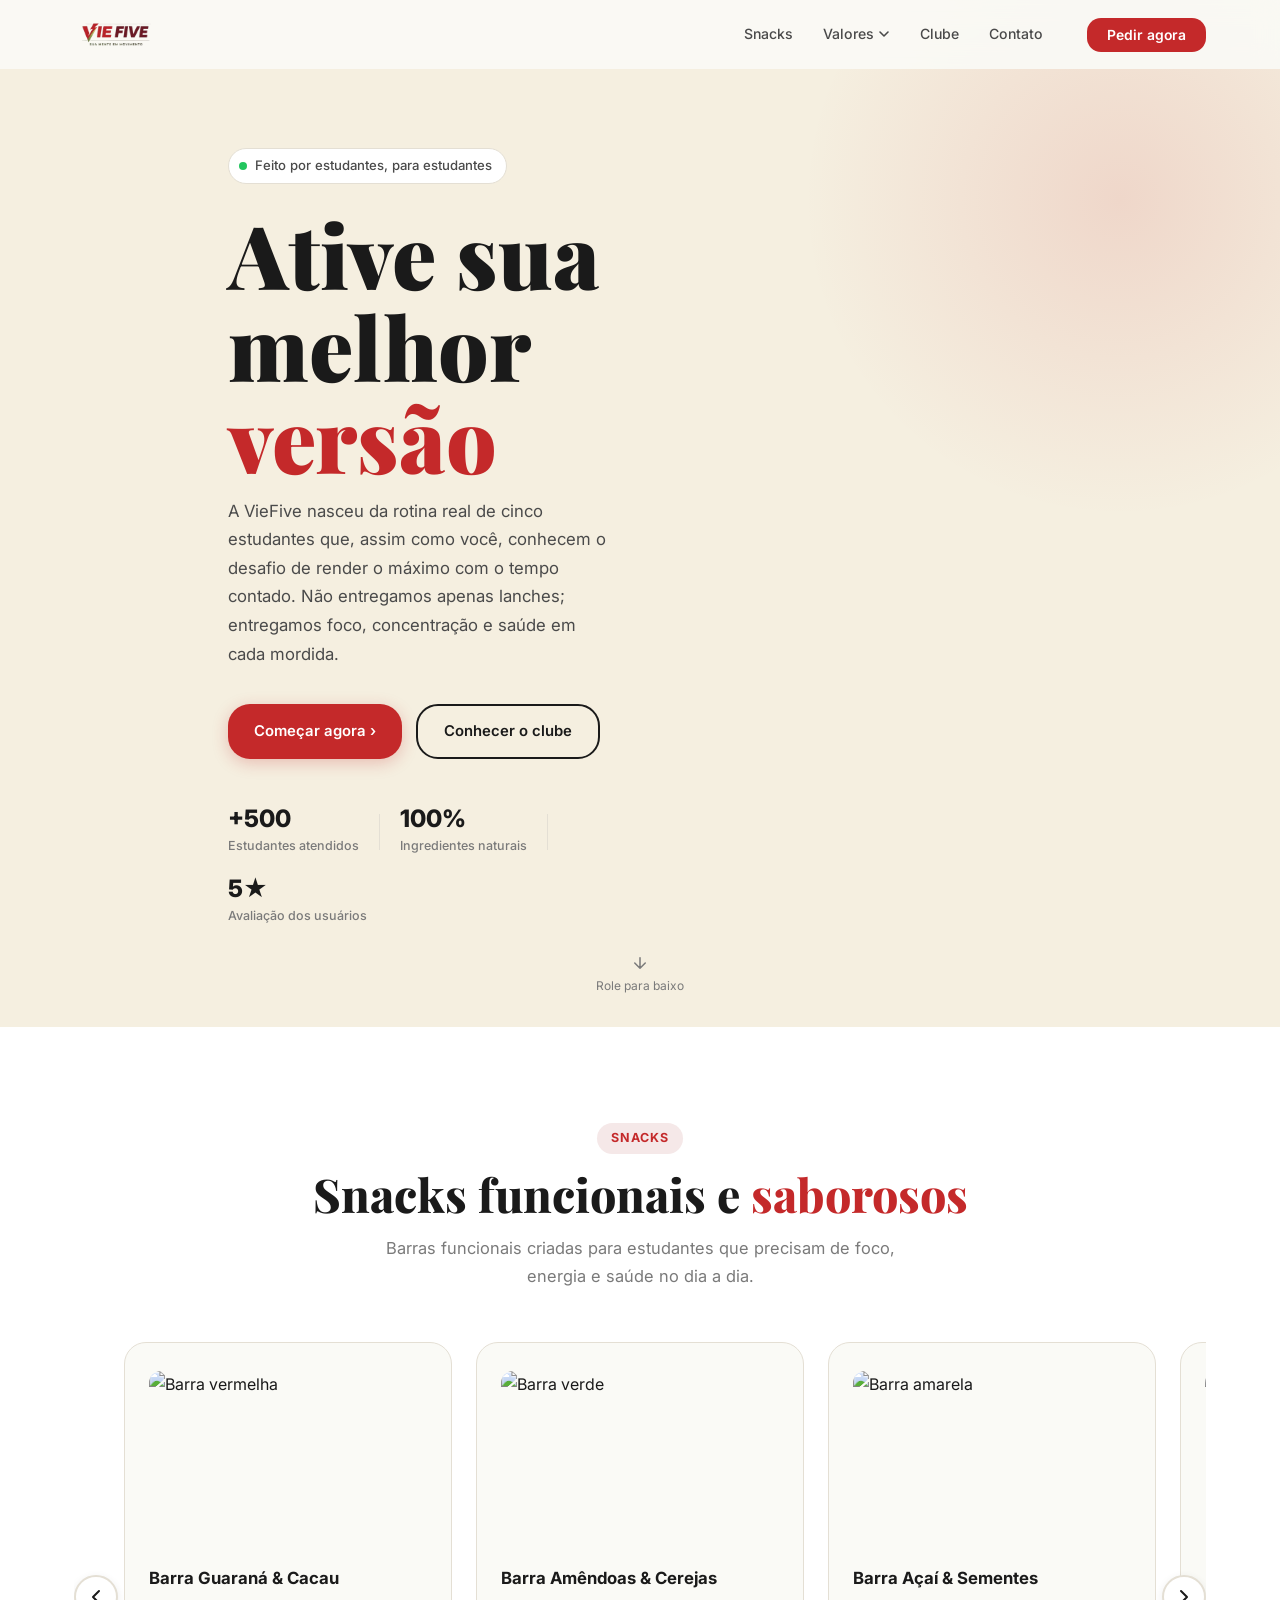
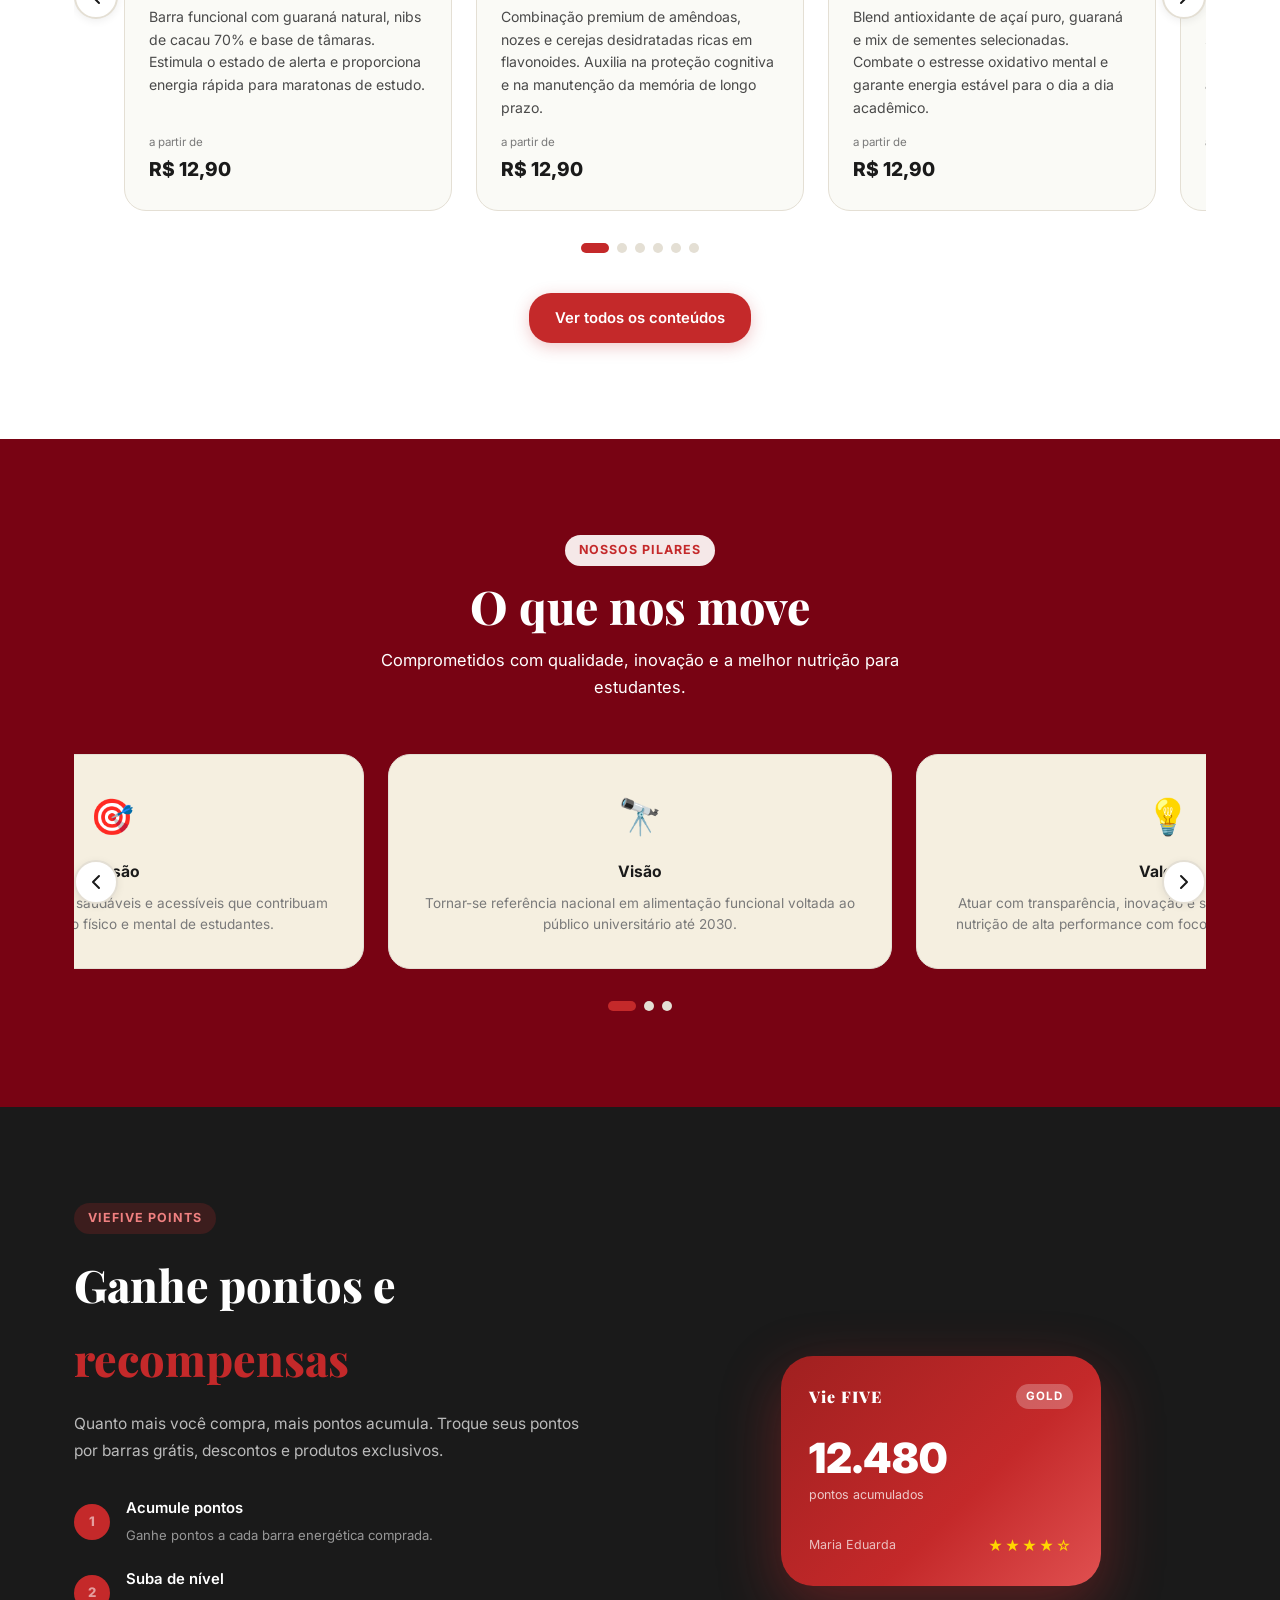
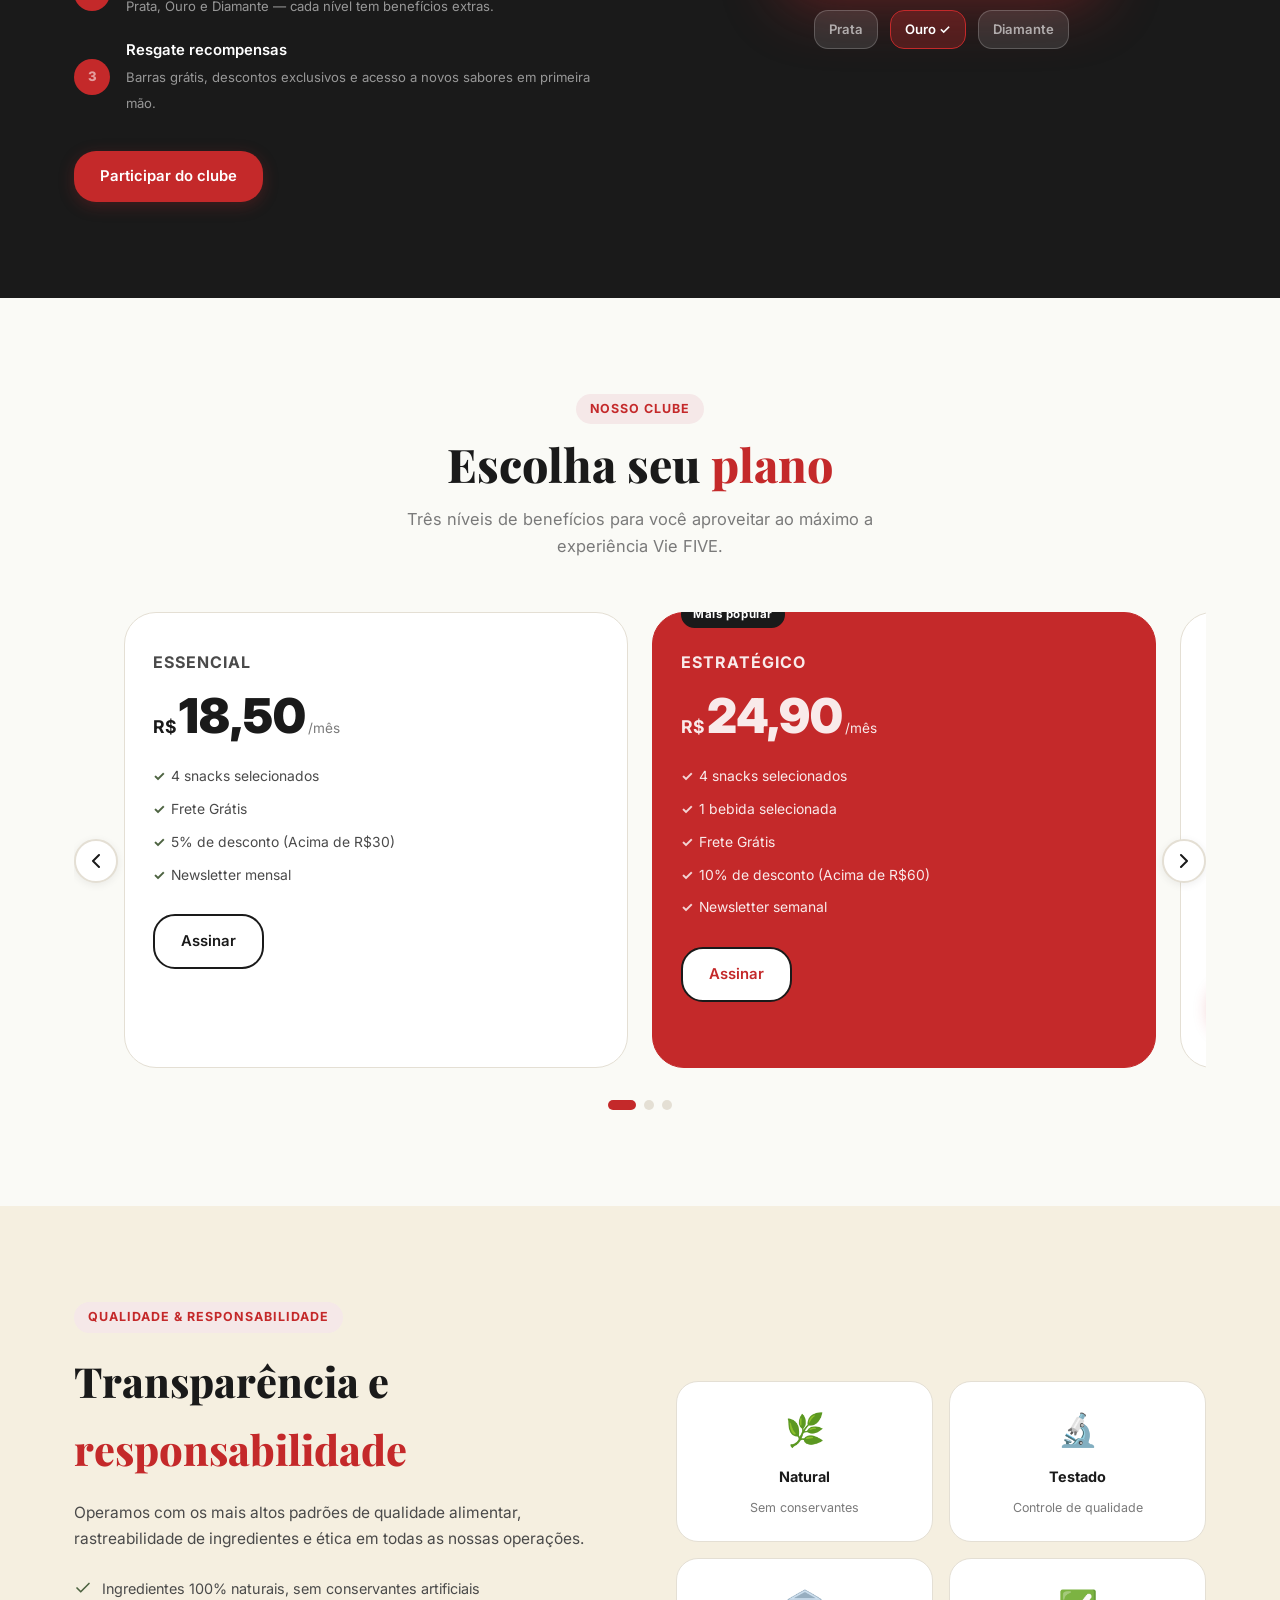
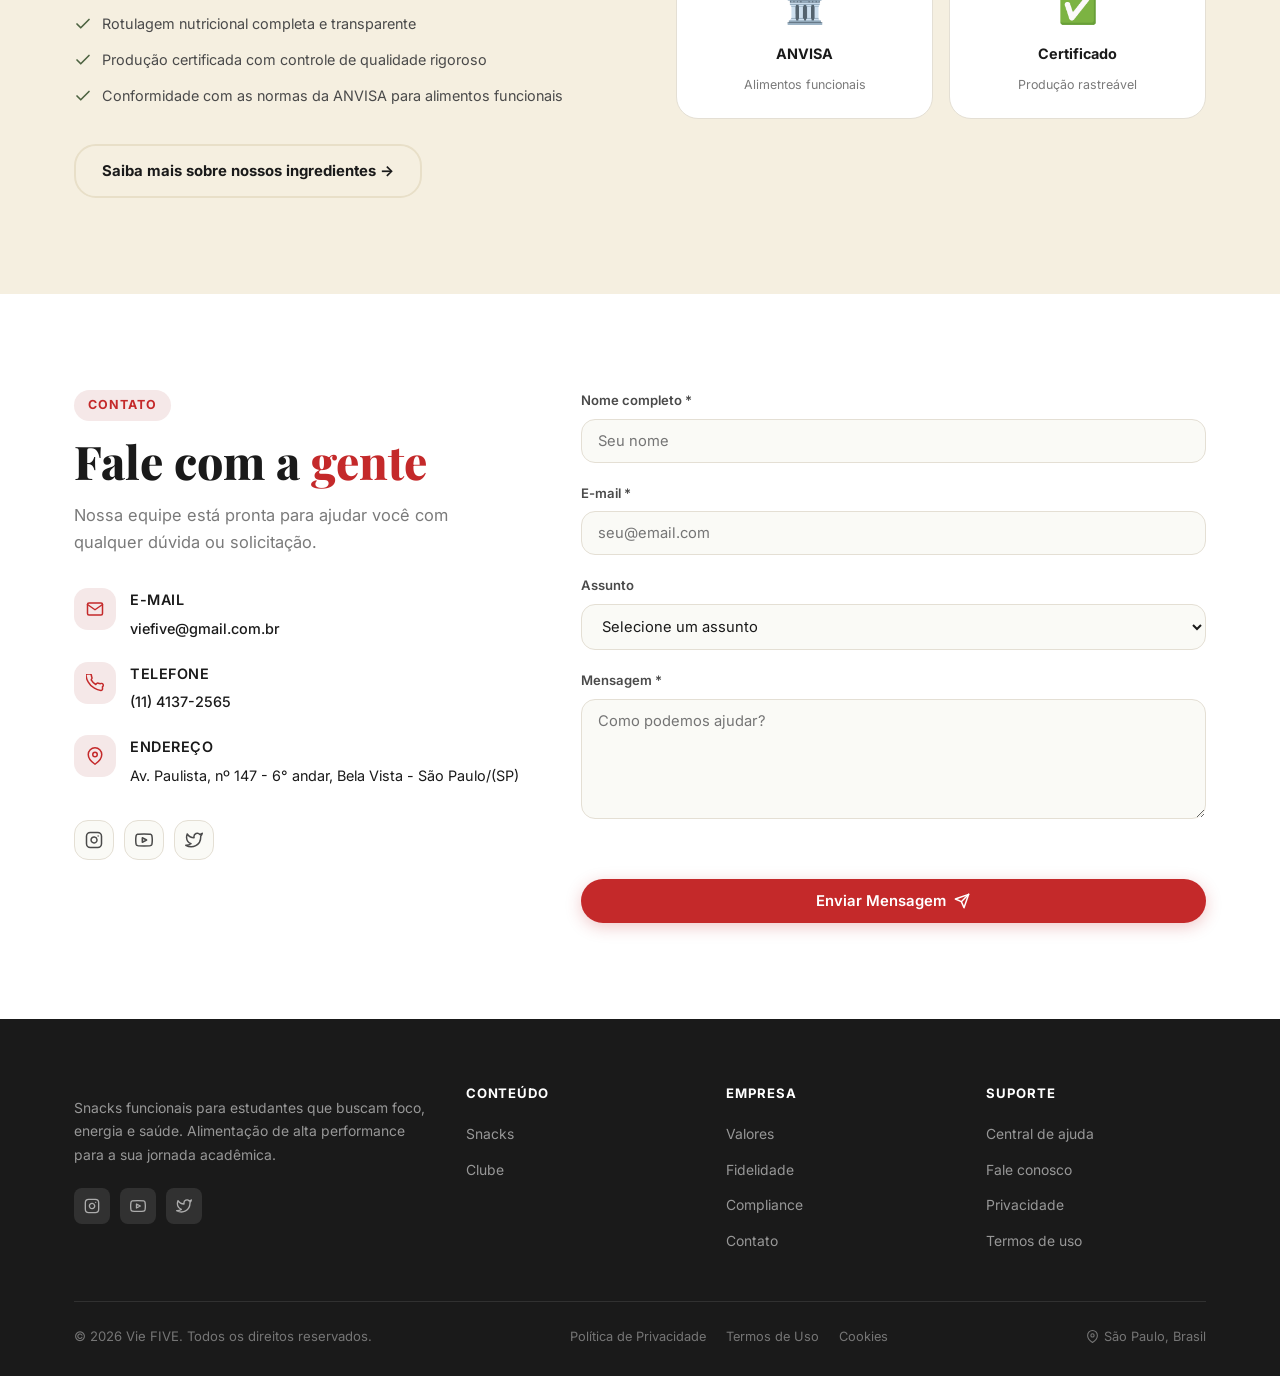
==== commit b6705bc1: "feat: generalize carousel initialization Co-authored-by: SeniorPentest <258936577+SeniorPentest@user" ====
--- a/index.html
+++ b/index.html
@@ -122,11 +122,11 @@
                 <h2>Snacks funcionais e <span class="text-accent">saborosos</span></h2>
                 <p class="section-desc">Barras funcionais criadas para estudantes que precisam de foco, energia e saúde no dia a dia.</p>
             </div>
-            <div class="snacks-carousel-wrapper">
+            <div class="snacks-carousel-wrapper carousel-wrapper">
                 <button class="carousel-btn carousel-btn-prev" aria-label="Anterior">
                     <svg width="24" height="24" viewBox="0 0 24 24" fill="none" stroke="currentColor" stroke-width="2" stroke-linecap="round" stroke-linejoin="round"><path d="M15 18l-6-6 6-6"/></svg>
                 </button>
-                <div class="snacks-carousel">
+                <div class="snacks-carousel carousel-track">
                     <div class="snack-card">
                         <div class="snack-card-img"><img src="barra vermelha.png" alt="Barra vermelha"></div>
                         <h3>Barra Guaraná &amp; Cacau</h3>
@@ -174,7 +174,7 @@
                     </div>
                     <div class="snack-card">
                         <div class="snack-card-img"><img src="energetico.png" alt="Barra Energética" data-fallback="barra vermelha.png"></div>
-                        <h3>Barra Energética</h3>
+                        <h3>Energético</h3>
                         <p>Fórmula especial com ingredientes energéticos naturais. Perfeita para dar aquele impulso extra quando você mais precisa.</p>
                         <div class="snack-price">
                             <span class="price-from">a partir de</span>
@@ -185,8 +185,8 @@
                 <button class="carousel-btn carousel-btn-next" aria-label="Próximo">
                     <svg width="24" height="24" viewBox="0 0 24 24" fill="none" stroke="currentColor" stroke-width="2" stroke-linecap="round" stroke-linejoin="round"><path d="M9 18l6-6-6-6"/></svg>
                 </button>
-            </div>
-            <div class="carousel-dots"></div>
+                <div class="carousel-dots"></div>
+            </div>
             <div class="section-cta">
                 <a href="#contact" class="btn btn-primary">Ver todos os conteúdos</a>
             </div>
@@ -203,22 +203,31 @@
                 <h2 style="color:#fff;">O que nos <span style="color:#fff;">move</span></h2>
                 <p class="section-desc" style="color:#fff;">Comprometidos com qualidade, inovação e a melhor nutrição para estudantes.</p>
             </div>
-            <div class="values-grid">
-                <div class="value-card" style="background:#F5EFE0;">
-                    <div class="value-icon">🎯</div>
-                    <h3>Missão</h3>
-                    <p>Oferecer snacks funcionais saudáveis e acessíveis que contribuam para o desempenho físico e mental de estudantes.</p>
-                </div>
-                <div class="value-card" style="background:#F5EFE0;">
-                    <div class="value-icon">🔭</div>
-                    <h3>Visão</h3>
-                    <p>Tornar-se referência nacional em alimentação funcional voltada ao público universitário até 2030.</p>
-                </div>
-                <div class="value-card" style="background:#F5EFE0;">
-                    <div class="value-icon">💡</div>
-                    <h3>Valores</h3>
-                    <p>Atuar com transparência, inovação e sustentabilidade, garantindo nutrição de alta performance com foco total na jornada do cliente.</p>
-                </div>
+            <div class="values-wrapper carousel-wrapper">
+                <button class="carousel-btn carousel-btn-prev" aria-label="Anterior">
+                    <svg width="24" height="24" viewBox="0 0 24 24" fill="none" stroke="currentColor" stroke-width="2" stroke-linecap="round" stroke-linejoin="round"><path d="M15 18l-6-6 6-6"/></svg>
+                </button>
+                <div class="values-grid values-carousel carousel-track">
+                    <div class="value-card" style="background:#F5EFE0;">
+                        <div class="value-icon">🎯</div>
+                        <h3>Missão</h3>
+                        <p>Oferecer snacks funcionais saudáveis e acessíveis que contribuam para o desempenho físico e mental de estudantes.</p>
+                    </div>
+                    <div class="value-card" style="background:#F5EFE0;">
+                        <div class="value-icon">🔭</div>
+                        <h3>Visão</h3>
+                        <p>Tornar-se referência nacional em alimentação funcional voltada ao público universitário até 2030.</p>
+                    </div>
+                    <div class="value-card" style="background:#F5EFE0;">
+                        <div class="value-icon">💡</div>
+                        <h3>Valores</h3>
+                        <p>Atuar com transparência, inovação e sustentabilidade, garantindo nutrição de alta performance com foco total na jornada do cliente.</p>
+                    </div>
+                </div>
+                <button class="carousel-btn carousel-btn-next" aria-label="Próximo">
+                    <svg width="24" height="24" viewBox="0 0 24 24" fill="none" stroke="currentColor" stroke-width="2" stroke-linecap="round" stroke-linejoin="round"><path d="M9 18l6-6-6-6"/></svg>
+                </button>
+                <div class="carousel-dots"></div>
             </div>
         </div>
     </section>
@@ -294,59 +303,68 @@
                 <h2>Escolha seu <span class="text-accent">plano</span></h2>
                 <p class="section-desc">Três níveis de benefícios para você aproveitar ao máximo a experiência Vie FIVE.</p>
             </div>
-            <div class="plans-grid">
-                <!-- Prata -->
-                <div class="plan-card">
-                    <p class="plan-name">ESSENCIAL</p>
-                    <div class="plan-price">
-                        <span class="plan-currency">R$</span>
-                        <span class="plan-amount">18,50</span>
-                        <span class="plan-period">/mês</span>
-                    </div>
-                    <ul class="plan-features">
-                        <li>4 snacks selecionados</li>
-                        <li>Frete Grátis</li>
-                        <li>5% de desconto (Acima de R$30)</li>
-                        <li>Newsletter mensal</li>
-                    </ul>
-                    <a href="#contact" class="btn btn-outline-dark">Começar grátis</a>
-                </div>
-                <!-- Ouro -->
-                <div class="plan-card plan-card-featured">
-                    <span class="plan-badge">Mais popular</span>
-                    <p class="plan-name">ESTRATÉGICO</p>
-                    <div class="plan-price">
-                        <span class="plan-currency">R$</span>
-                        <span class="plan-amount">24,90</span>
-                        <span class="plan-period">/mês</span>
-                    </div>
-                    <ul class="plan-features">
-                        <li>4 snacks selecionados</li>
-                        <li>1 bebida selecionada</li>
-                        <li>Frete Grátis</li>
-                        <li>10% de desconto (Acima de R$60)</li>
-                        <li>Newsletter semanal</li>
-                    </ul>
-                    <a href="#contact" class="btn btn-outline-dark" style="background:#fff;color:var(--red);">Assinar Ouro</a>
-                </div>
-                <!-- Diamante -->
-                <div class="plan-card">
-                    <p class="plan-name">PREMIUM</p>
-                    <div class="plan-price">
-                        <span class="plan-currency">R$</span>
-                        <span class="plan-amount">59,90</span>
-                        <span class="plan-period">/mês</span>
-                    </div>
-                    <ul class="plan-features">
-                        <li>6 produtos selecionados</li>
-                        <li>Acesso Privilegiado aos lançamentos</li>
-                        <li>Frete Grátis</li>
-                        <li>20% de desconto (Acima de R$100)</li>
-                        <li>Newsletter semanal</li>
-                        <li>Acesso Exclusivo aos sabores secretos</li>
-                    </ul>
-                    <a href="#contact" class="btn btn-primary">Assinar Diamante</a>
-                </div>
+            <div class="plans-wrapper carousel-wrapper">
+                <button class="carousel-btn carousel-btn-prev" aria-label="Anterior">
+                    <svg width="24" height="24" viewBox="0 0 24 24" fill="none" stroke="currentColor" stroke-width="2" stroke-linecap="round" stroke-linejoin="round"><path d="M15 18l-6-6 6-6"/></svg>
+                </button>
+                <div class="plans-grid plans-carousel carousel-track">
+                    <!-- Prata -->
+                    <div class="plan-card">
+                        <p class="plan-name">ESSENCIAL</p>
+                        <div class="plan-price">
+                            <span class="plan-currency">R$</span>
+                            <span class="plan-amount">18,50</span>
+                            <span class="plan-period">/mês</span>
+                        </div>
+                        <ul class="plan-features">
+                            <li>4 snacks selecionados</li>
+                            <li>Frete Grátis</li>
+                            <li>5% de desconto (Acima de R$30)</li>
+                            <li>Newsletter mensal</li>
+                        </ul>
+                        <a href="#contact" class="btn btn-outline-dark">Assinar</a>
+                    </div>
+                    <!-- Ouro -->
+                    <div class="plan-card plan-card-featured">
+                        <span class="plan-badge">Mais popular</span>
+                        <p class="plan-name">ESTRATÉGICO</p>
+                        <div class="plan-price">
+                            <span class="plan-currency">R$</span>
+                            <span class="plan-amount">24,90</span>
+                            <span class="plan-period">/mês</span>
+                        </div>
+                        <ul class="plan-features">
+                            <li>4 snacks selecionados</li>
+                            <li>1 bebida selecionada</li>
+                            <li>Frete Grátis</li>
+                            <li>10% de desconto (Acima de R$60)</li>
+                            <li>Newsletter semanal</li>
+                        </ul>
+                        <a href="#contact" class="btn btn-outline-dark" style="background:#fff;color:var(--red);">Assinar</a>
+                    </div>
+                    <!-- Diamante -->
+                    <div class="plan-card">
+                        <p class="plan-name">PREMIUM</p>
+                        <div class="plan-price">
+                            <span class="plan-currency">R$</span>
+                            <span class="plan-amount">59,90</span>
+                            <span class="plan-period">/mês</span>
+                        </div>
+                        <ul class="plan-features">
+                            <li>6 produtos selecionados</li>
+                            <li>Acesso Privilegiado aos lançamentos</li>
+                            <li>Frete Grátis</li>
+                            <li>20% de desconto (Acima de R$100)</li>
+                            <li>Newsletter semanal</li>
+                            <li>Acesso Exclusivo aos sabores secretos</li>
+                        </ul>
+                        <a href="#contact" class="btn btn-primary">Assinar</a>
+                    </div>
+                </div>
+                <button class="carousel-btn carousel-btn-next" aria-label="Próximo">
+                    <svg width="24" height="24" viewBox="0 0 24 24" fill="none" stroke="currentColor" stroke-width="2" stroke-linecap="round" stroke-linejoin="round"><path d="M9 18l6-6-6-6"/></svg>
+                </button>
+                <div class="carousel-dots"></div>
             </div>
         </div>
     </section>
--- a/styles.css
+++ b/styles.css
@@ -260,12 +260,15 @@
 
 /* Logo */
 .nav-logo a {
-    font-family: var(--font-serif);
-    font-size: 1.4rem;
-    font-weight: 900;
-    display: flex;
-    align-items: baseline;
-    gap: 1px;
+    display: flex;
+    align-items: center;
+    height: 48px;
+}
+.nav-logo-img {
+    height: 48px;
+    width: auto;
+    display: block;
+    object-fit: contain;
 }
 .logo-v   { color: var(--red); font-style: italic; }
 .logo-ie  { color: var(--red); font-style: italic; font-size: 1.1rem; }
@@ -584,13 +587,20 @@
 }
 
 /* Carousel Wrapper */
-.snacks-carousel-wrapper {
+.snacks-carousel-wrapper,
+.plans-wrapper,
+.values-wrapper,
+.carousel-wrapper {
     position: relative;
     padding: 0 50px;
+    overflow: hidden;
 }
 
 /* Carousel Container */
-.snacks-carousel {
+.snacks-carousel,
+.plans-carousel,
+.values-carousel,
+.carousel-track {
     display: flex;
     gap: 24px;
     overflow: visible;
@@ -599,8 +609,10 @@
     flex-wrap: wrap;
 }
 
-.snacks-carousel.is-carousel {
-    overflow: hidden;
+.snacks-carousel.is-carousel,
+.plans-carousel.is-carousel,
+.values-carousel.is-carousel,
+.carousel-track.is-carousel {
     flex-wrap: nowrap;
 }
 
@@ -749,9 +761,9 @@
     background: var(--beige);
 }
 .values-grid {
-    display: grid;
-    grid-template-columns: repeat(3, minmax(200px, 320px));
-    gap: 20px;
+    display: flex;
+    flex-wrap: wrap;
+    gap: 24px;
     justify-content: center;
 }
 .value-card {
@@ -781,6 +793,10 @@
     color: var(--muted);
     line-height: 1.6;
 }
+.value-card {
+    flex-shrink: 0;
+    width: calc((100% - 24px) / 2);
+}
 
 /* ===========================
    PROGRAMS
@@ -874,10 +890,10 @@
     background: var(--beige);
 }
 .plans-grid {
-    display: grid;
-    grid-template-columns: repeat(auto-fill, minmax(260px, 1fr));
+    display: flex;
     gap: 24px;
-    align-items: start;
+    flex-wrap: wrap;
+    align-items: stretch;
 }
 .plan-card {
     background: var(--white);
@@ -886,6 +902,8 @@
     padding: 36px 28px;
     position: relative;
     transition: box-shadow var(--transition), transform var(--transition);
+    flex-shrink: 0;
+    width: calc((100% - 24px) / 2);
 }
 .plan-card:hover {
     box-shadow: var(--shadow-md);
@@ -1499,16 +1517,28 @@
     .footer-bottom { flex-direction: column; align-items: center; gap: 10px; text-align: center; }
     .footer-location { justify-content: center; }
 
-    .plans-grid { grid-template-columns: 1fr; }
     .compliance-seals { grid-template-columns: 1fr 1fr; }
 
-    .snacks-carousel-wrapper { padding: 0; }
+    .snacks-carousel-wrapper,
+    .plans-wrapper,
+    .values-wrapper { padding: 0; }
     .snacks-carousel,
-    .snacks-carousel.is-carousel {
+    .plans-carousel,
+    .values-carousel,
+    .carousel-track {
         flex-wrap: wrap;
         overflow: visible;
     }
-    .snack-card { width: 100%; }
+    .snacks-carousel.is-carousel,
+    .plans-carousel.is-carousel,
+    .values-carousel.is-carousel,
+    .carousel-track.is-carousel {
+        flex-wrap: nowrap;
+        overflow: visible;
+    }
+    .snack-card,
+    .plan-card,
+    .value-card { width: 100%; }
     .carousel-btn,
     .carousel-dots { display: none; }
 }
@@ -1517,7 +1547,7 @@
     .hero-title { font-size: 2.6rem; }
     .snacks-grid, .channels-grid { grid-template-columns: 1fr; }
     .programs-grid { grid-template-columns: 1fr; }
-    .values-grid { grid-template-columns: 1fr 1fr; }
+    .values-grid { justify-content: center; }
     .loyalty-card { width: 100%; }
 
 }
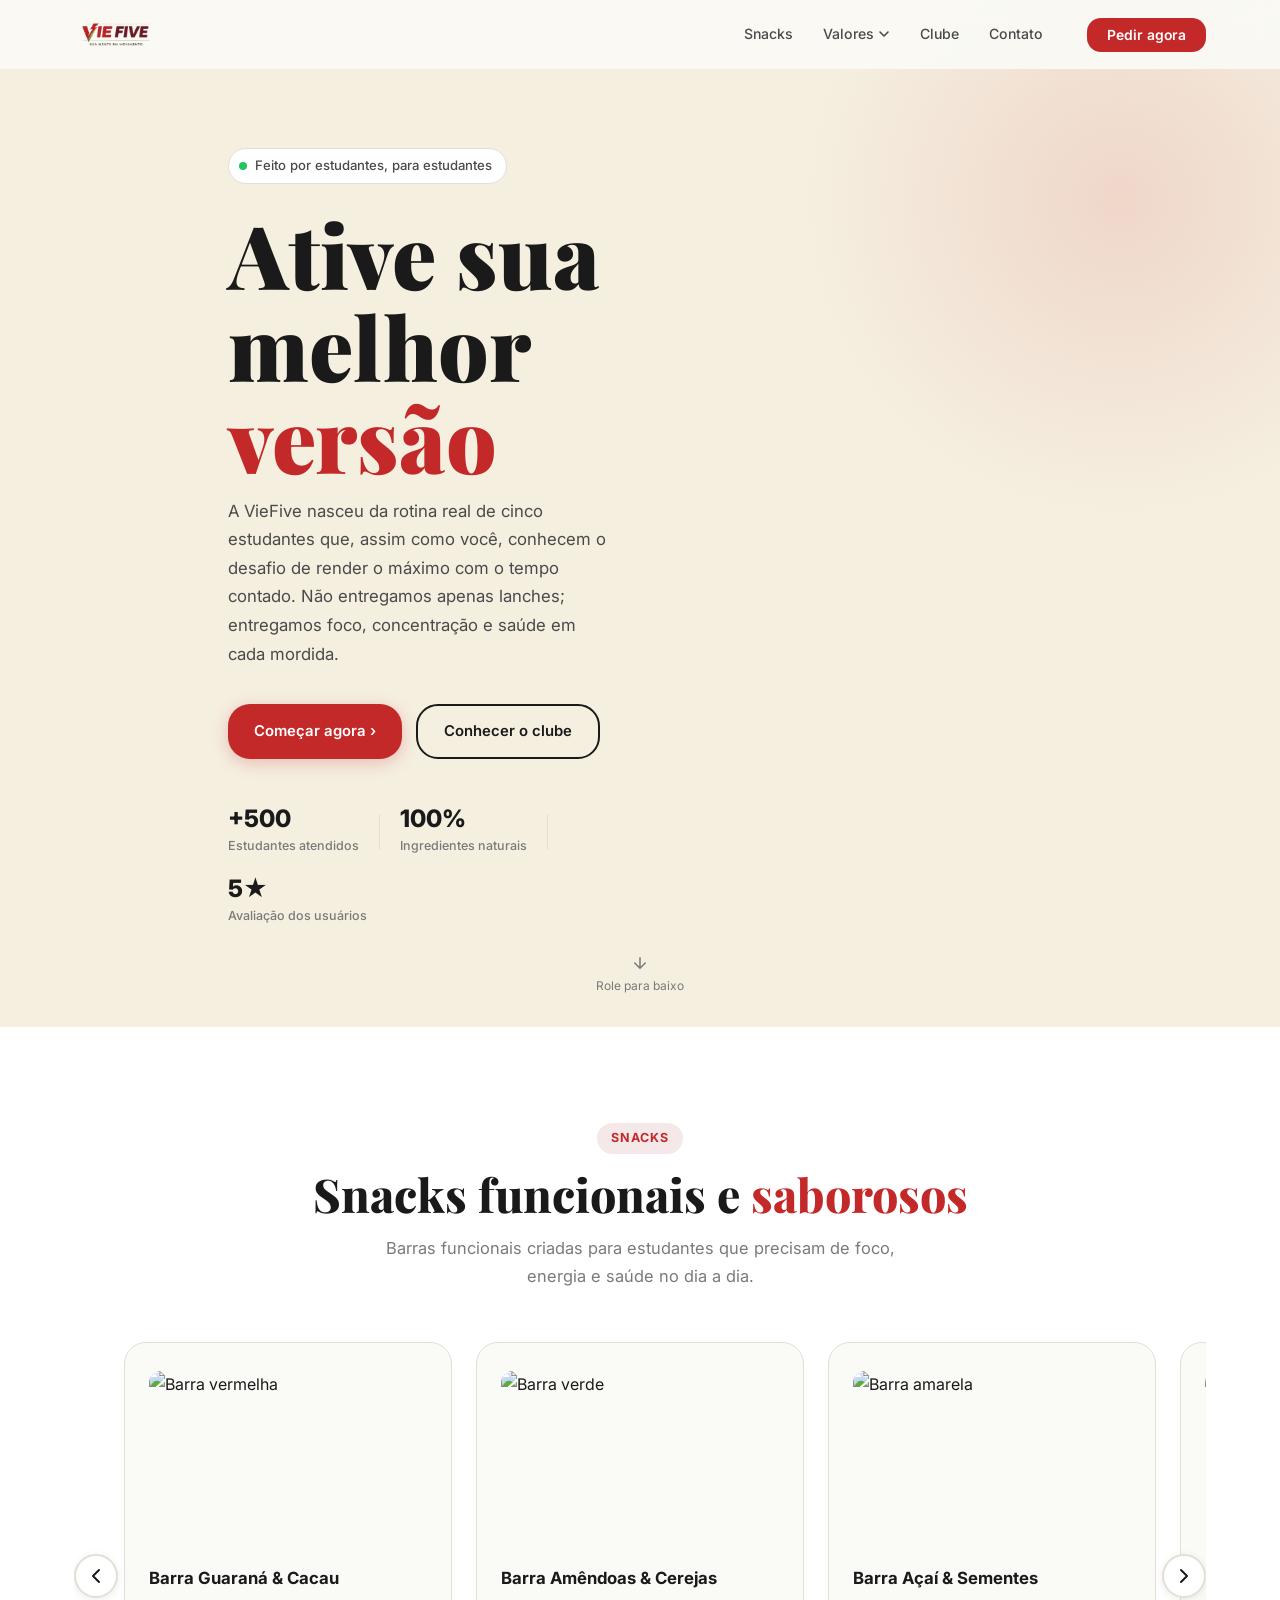
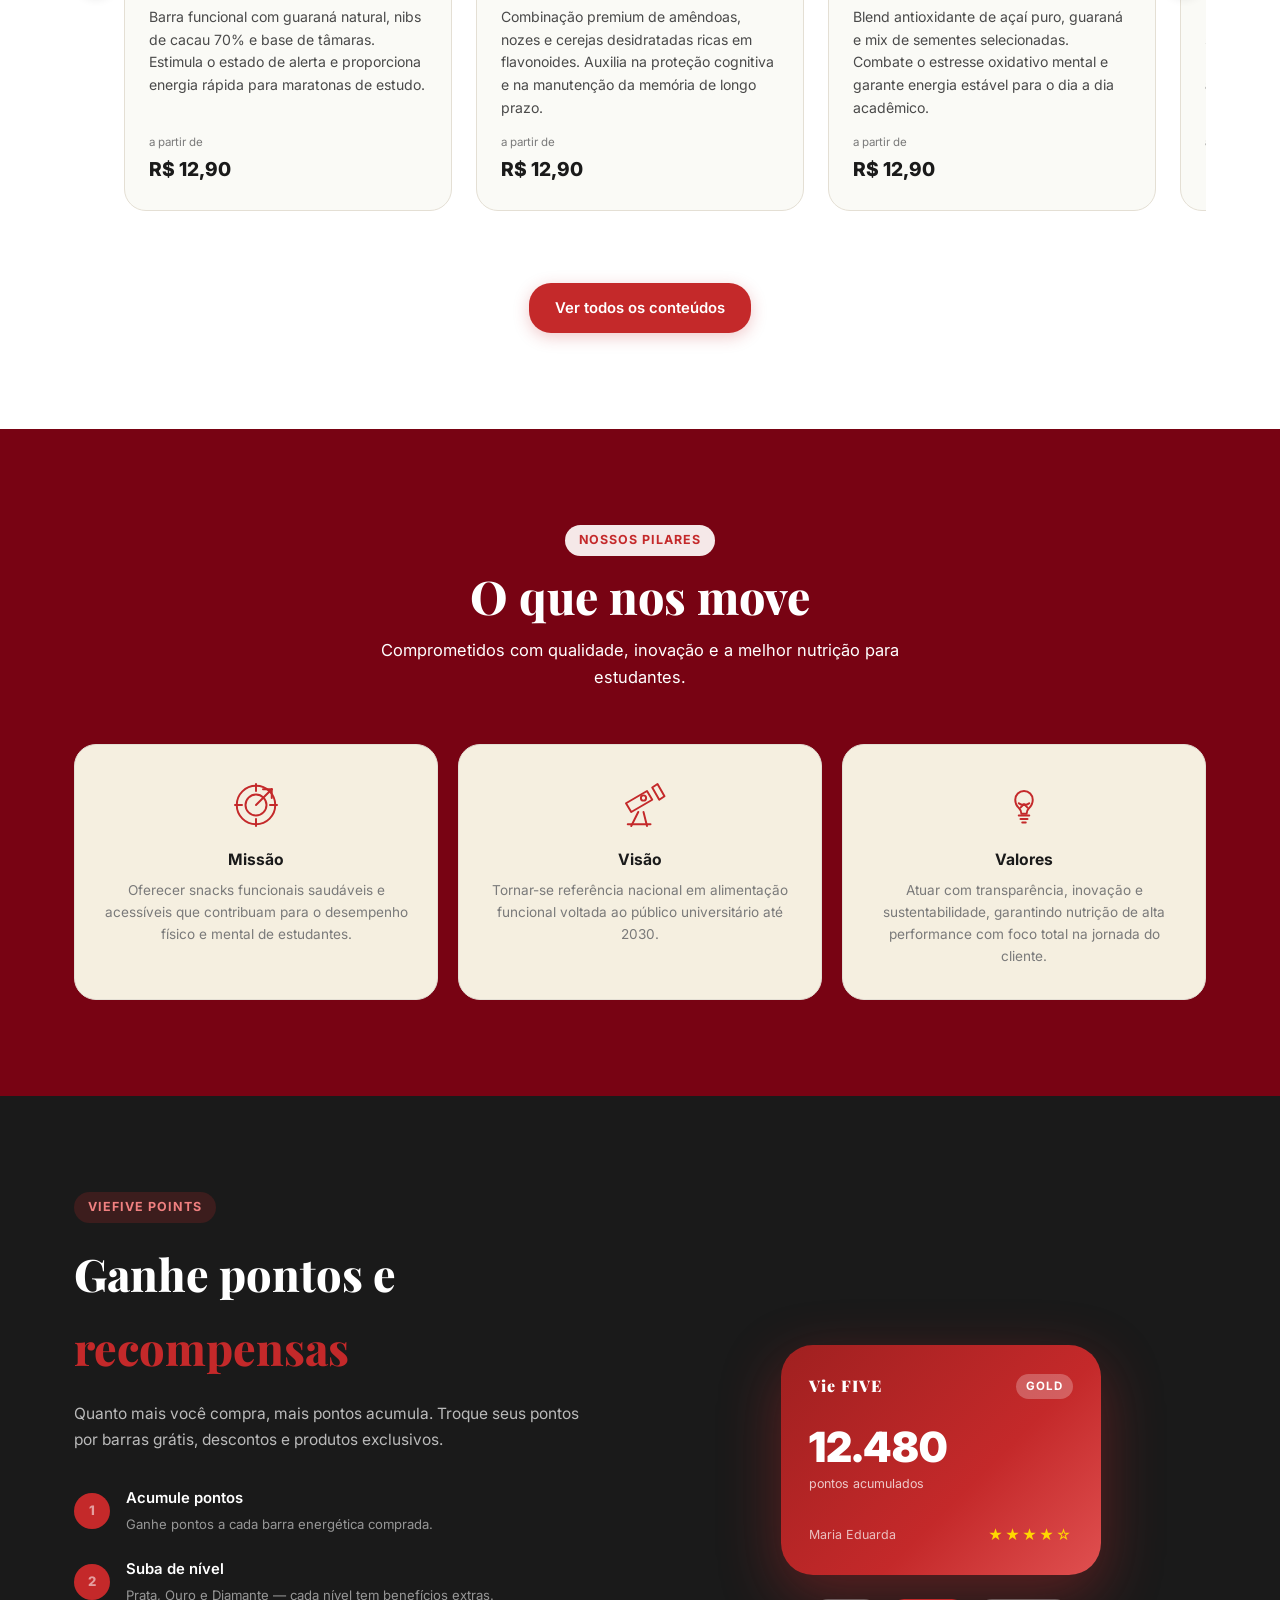
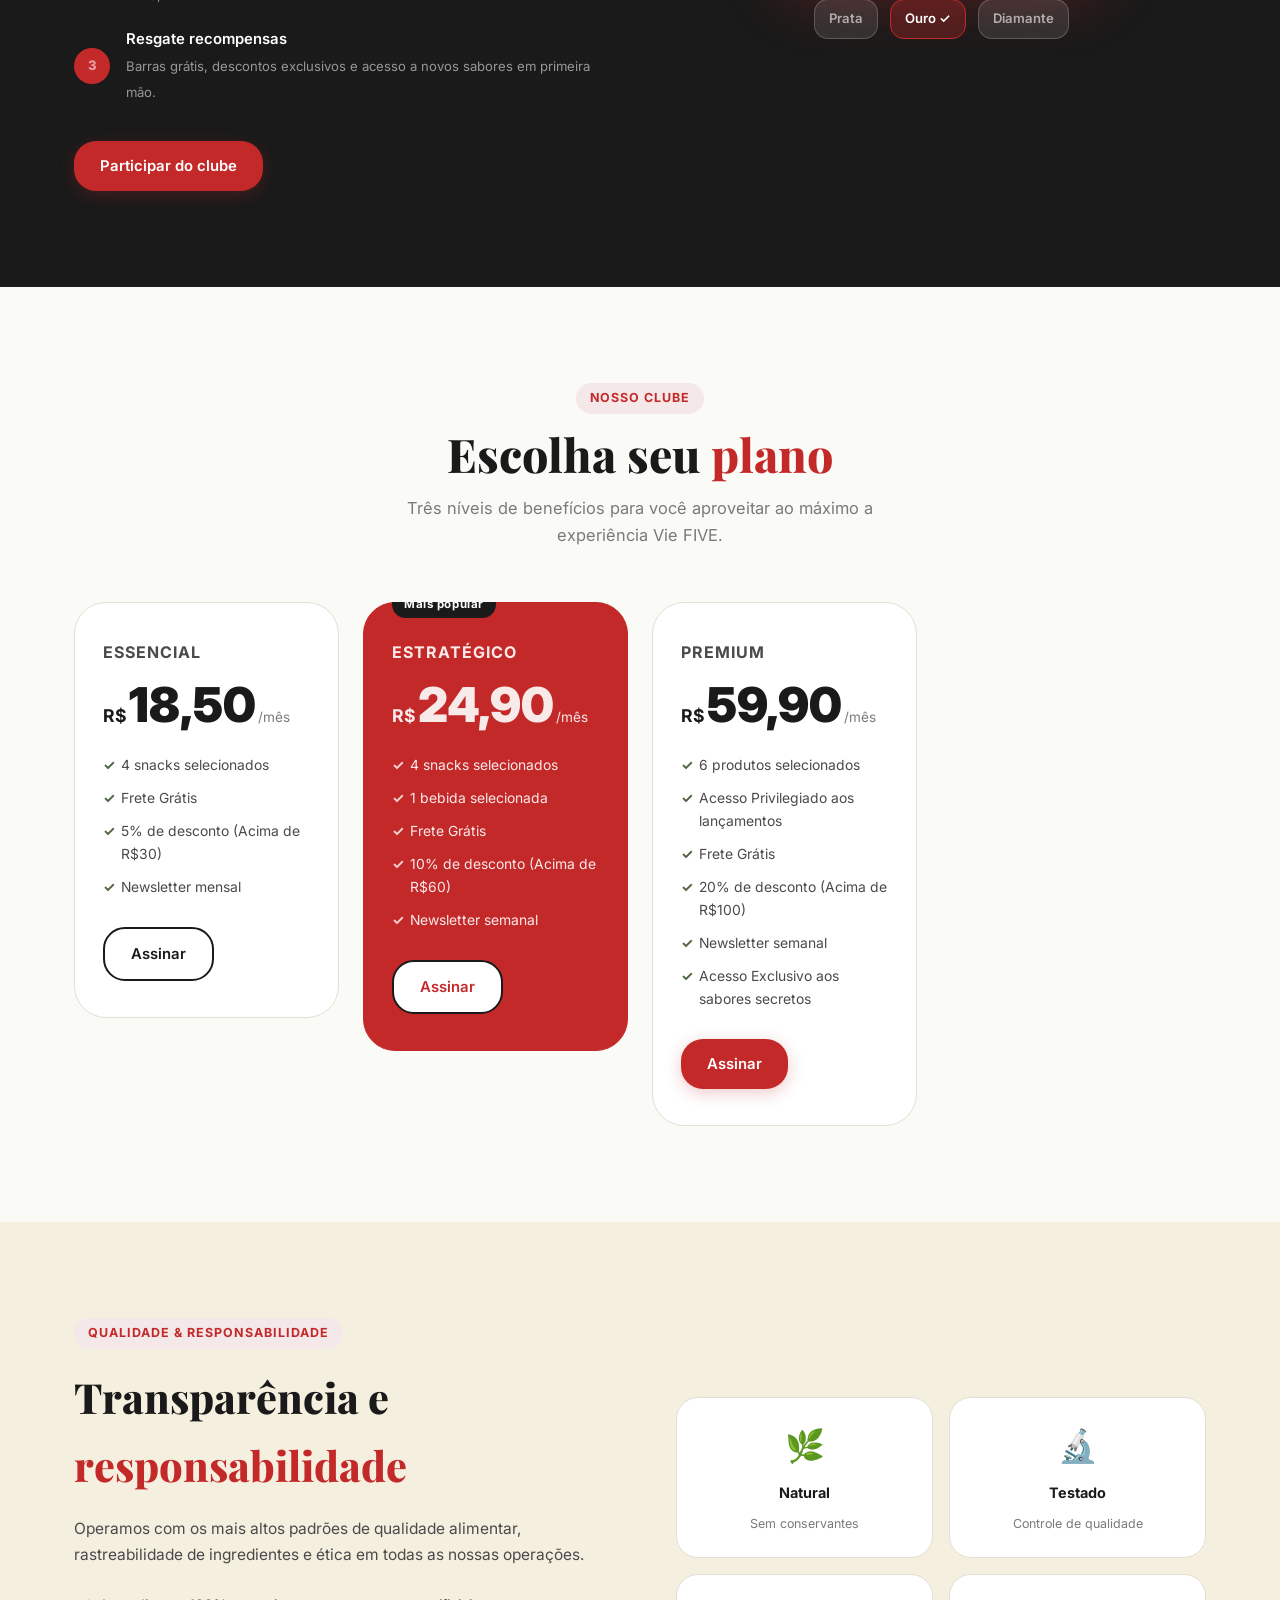
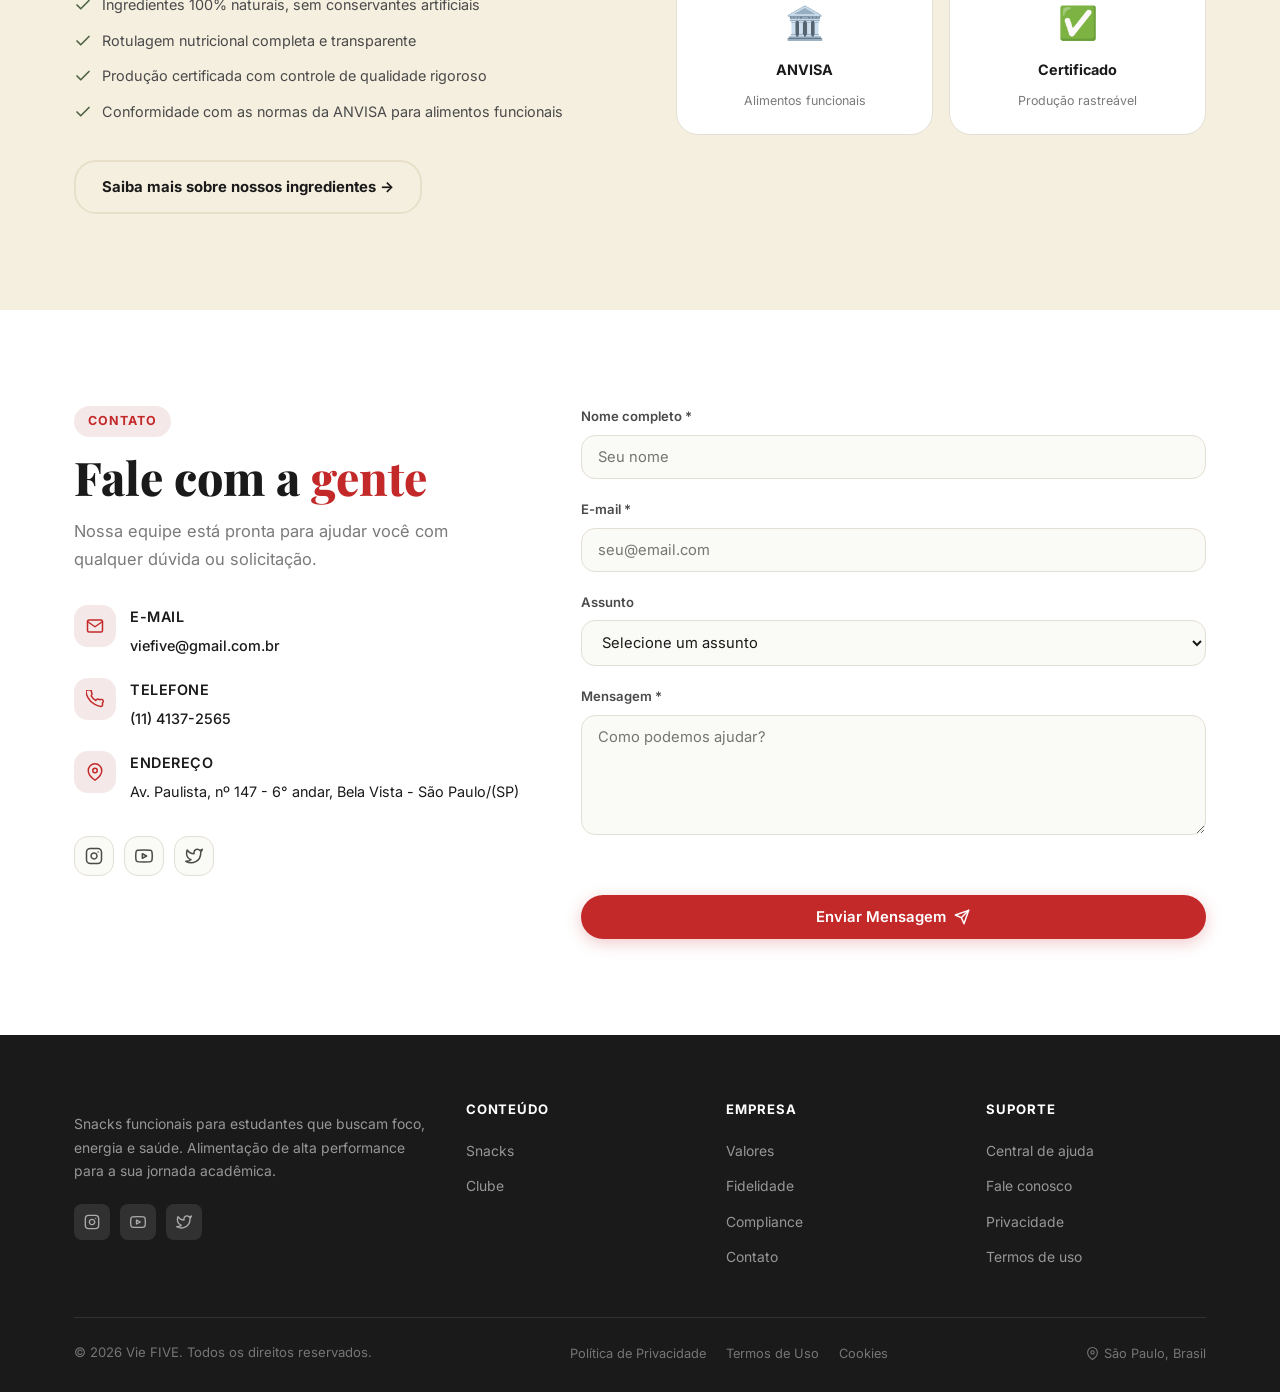
==== commit 5e204318: "feat: replace values icons with inline svgs Co-authored-by: SeniorPentest <258936577+SeniorPentest@u" ====
--- a/index.html
+++ b/index.html
@@ -122,11 +122,11 @@
                 <h2>Snacks funcionais e <span class="text-accent">saborosos</span></h2>
                 <p class="section-desc">Barras funcionais criadas para estudantes que precisam de foco, energia e saúde no dia a dia.</p>
             </div>
-            <div class="snacks-carousel-wrapper carousel-wrapper">
+            <div class="snacks-carousel-wrapper">
                 <button class="carousel-btn carousel-btn-prev" aria-label="Anterior">
                     <svg width="24" height="24" viewBox="0 0 24 24" fill="none" stroke="currentColor" stroke-width="2" stroke-linecap="round" stroke-linejoin="round"><path d="M15 18l-6-6 6-6"/></svg>
                 </button>
-                <div class="snacks-carousel carousel-track">
+                <div class="snacks-carousel">
                     <div class="snack-card">
                         <div class="snack-card-img"><img src="barra vermelha.png" alt="Barra vermelha"></div>
                         <h3>Barra Guaraná &amp; Cacau</h3>
@@ -185,8 +185,8 @@
                 <button class="carousel-btn carousel-btn-next" aria-label="Próximo">
                     <svg width="24" height="24" viewBox="0 0 24 24" fill="none" stroke="currentColor" stroke-width="2" stroke-linecap="round" stroke-linejoin="round"><path d="M9 18l6-6-6-6"/></svg>
                 </button>
-                <div class="carousel-dots"></div>
-            </div>
+            </div>
+            <div class="carousel-dots"></div>
             <div class="section-cta">
                 <a href="#contact" class="btn btn-primary">Ver todos os conteúdos</a>
             </div>
@@ -203,31 +203,52 @@
                 <h2 style="color:#fff;">O que nos <span style="color:#fff;">move</span></h2>
                 <p class="section-desc" style="color:#fff;">Comprometidos com qualidade, inovação e a melhor nutrição para estudantes.</p>
             </div>
-            <div class="values-wrapper carousel-wrapper">
-                <button class="carousel-btn carousel-btn-prev" aria-label="Anterior">
-                    <svg width="24" height="24" viewBox="0 0 24 24" fill="none" stroke="currentColor" stroke-width="2" stroke-linecap="round" stroke-linejoin="round"><path d="M15 18l-6-6 6-6"/></svg>
-                </button>
-                <div class="values-grid values-carousel carousel-track">
-                    <div class="value-card" style="background:#F5EFE0;">
-                        <div class="value-icon">🎯</div>
-                        <h3>Missão</h3>
-                        <p>Oferecer snacks funcionais saudáveis e acessíveis que contribuam para o desempenho físico e mental de estudantes.</p>
-                    </div>
-                    <div class="value-card" style="background:#F5EFE0;">
-                        <div class="value-icon">🔭</div>
-                        <h3>Visão</h3>
-                        <p>Tornar-se referência nacional em alimentação funcional voltada ao público universitário até 2030.</p>
-                    </div>
-                    <div class="value-card" style="background:#F5EFE0;">
-                        <div class="value-icon">💡</div>
-                        <h3>Valores</h3>
-                        <p>Atuar com transparência, inovação e sustentabilidade, garantindo nutrição de alta performance com foco total na jornada do cliente.</p>
-                    </div>
-                </div>
-                <button class="carousel-btn carousel-btn-next" aria-label="Próximo">
-                    <svg width="24" height="24" viewBox="0 0 24 24" fill="none" stroke="currentColor" stroke-width="2" stroke-linecap="round" stroke-linejoin="round"><path d="M9 18l6-6-6-6"/></svg>
-                </button>
-                <div class="carousel-dots"></div>
+            <div class="values-grid">
+                <div class="value-card" style="background:#F5EFE0;">
+                    <div class="value-icon" aria-hidden="true">
+                        <svg viewBox="0 0 64 64">
+                            <circle cx="32" cy="32" r="22"></circle>
+                            <circle cx="32" cy="32" r="12"></circle>
+                            <path d="M32 8v8"></path>
+                            <path d="M32 48v8"></path>
+                            <path d="M8 32h8"></path>
+                            <path d="M48 32h8"></path>
+                            <path d="M50 14 32 32"></path>
+                            <path d="M50 14h-10"></path>
+                            <path d="M50 14v10"></path>
+                        </svg>
+                    </div>
+                    <h3>Missão</h3>
+                    <p>Oferecer snacks funcionais saudáveis e acessíveis que contribuam para o desempenho físico e mental de estudantes.</p>
+                </div>
+                <div class="value-card" style="background:#F5EFE0;">
+                    <div class="value-icon" aria-hidden="true">
+                        <svg viewBox="0 0 64 64">
+                            <path d="M16 30 40 16l6 10-24 14z"></path>
+                            <path d="M46 12l6-4 8 14-6 4z"></path>
+                            <circle cx="36" cy="24" r="3"></circle>
+                            <path d="M30 40 22 56"></path>
+                            <path d="M36 40 40 56"></path>
+                            <path d="M18 54h26"></path>
+                        </svg>
+                    </div>
+                    <h3>Visão</h3>
+                    <p>Tornar-se referência nacional em alimentação funcional voltada ao público universitário até 2030.</p>
+                </div>
+                <div class="value-card" style="background:#F5EFE0;">
+                    <div class="value-icon" aria-hidden="true">
+                        <svg viewBox="0 0 64 64">
+                            <path d="M22 26a10 10 0 1 1 20 0c0 4.4-2 7.6-4.6 10-1.7 1.6-2.4 3.2-2.4 6h-6c0-2.8-.7-4.4-2.4-6C24 33.6 22 30.4 22 26z"></path>
+                            <path d="M26 44h12"></path>
+                            <path d="M28 48h8"></path>
+                            <path d="M30 52h4"></path>
+                            <path d="M26 30c2.6 2.4 9.4 2.4 12 0"></path>
+                            <path d="M28 35l4-4 4 4"></path>
+                        </svg>
+                    </div>
+                    <h3>Valores</h3>
+                    <p>Atuar com transparência, inovação e sustentabilidade, garantindo nutrição de alta performance com foco total na jornada do cliente.</p>
+                </div>
             </div>
         </div>
     </section>
@@ -303,11 +324,8 @@
                 <h2>Escolha seu <span class="text-accent">plano</span></h2>
                 <p class="section-desc">Três níveis de benefícios para você aproveitar ao máximo a experiência Vie FIVE.</p>
             </div>
-            <div class="plans-wrapper carousel-wrapper">
-                <button class="carousel-btn carousel-btn-prev" aria-label="Anterior">
-                    <svg width="24" height="24" viewBox="0 0 24 24" fill="none" stroke="currentColor" stroke-width="2" stroke-linecap="round" stroke-linejoin="round"><path d="M15 18l-6-6 6-6"/></svg>
-                </button>
-                <div class="plans-grid plans-carousel carousel-track">
+            <div class="plans-carousel-wrapper">
+                <div class="plans-grid">
                     <!-- Prata -->
                     <div class="plan-card">
                         <p class="plan-name">ESSENCIAL</p>
@@ -361,10 +379,6 @@
                         <a href="#contact" class="btn btn-primary">Assinar</a>
                     </div>
                 </div>
-                <button class="carousel-btn carousel-btn-next" aria-label="Próximo">
-                    <svg width="24" height="24" viewBox="0 0 24 24" fill="none" stroke="currentColor" stroke-width="2" stroke-linecap="round" stroke-linejoin="round"><path d="M9 18l6-6-6-6"/></svg>
-                </button>
-                <div class="carousel-dots"></div>
             </div>
         </div>
     </section>
--- a/styles.css
+++ b/styles.css
@@ -587,20 +587,14 @@
 }
 
 /* Carousel Wrapper */
-.snacks-carousel-wrapper,
-.plans-wrapper,
-.values-wrapper,
-.carousel-wrapper {
+.snacks-carousel-wrapper {
     position: relative;
     padding: 0 50px;
     overflow: hidden;
 }
 
 /* Carousel Container */
-.snacks-carousel,
-.plans-carousel,
-.values-carousel,
-.carousel-track {
+.snacks-carousel {
     display: flex;
     gap: 24px;
     overflow: visible;
@@ -609,10 +603,7 @@
     flex-wrap: wrap;
 }
 
-.snacks-carousel.is-carousel,
-.plans-carousel.is-carousel,
-.values-carousel.is-carousel,
-.carousel-track.is-carousel {
+.snacks-carousel.is-carousel {
     flex-wrap: nowrap;
 }
 
@@ -761,10 +752,10 @@
     background: var(--beige);
 }
 .values-grid {
-    display: flex;
-    flex-wrap: wrap;
-    gap: 24px;
-    justify-content: center;
+    display: grid;
+    grid-template-columns: repeat(3, 1fr);
+    gap: 20px;
+    align-items: stretch;
 }
 .value-card {
     background: var(--white);
@@ -779,8 +770,19 @@
     transform: translateY(-4px);
 }
 .value-icon {
-    font-size: 2.2rem;
     margin-bottom: 14px;
+    display: inline-flex;
+    align-items: center;
+    justify-content: center;
+}
+.value-icon svg {
+    width: 56px;
+    height: 56px;
+    stroke: var(--red);
+    stroke-width: 2.25;
+    fill: none;
+    stroke-linecap: round;
+    stroke-linejoin: round;
 }
 .value-card h3 {
     font-size: .98rem;
@@ -792,10 +794,6 @@
     font-size: .85rem;
     color: var(--muted);
     line-height: 1.6;
-}
-.value-card {
-    flex-shrink: 0;
-    width: calc((100% - 24px) / 2);
 }
 
 /* ===========================
@@ -889,11 +887,14 @@
     padding: 96px 0;
     background: var(--beige);
 }
+.plans-carousel-wrapper {
+    overflow: hidden;
+}
 .plans-grid {
-    display: flex;
+    display: grid;
+    grid-template-columns: repeat(auto-fill, minmax(260px, 1fr));
     gap: 24px;
-    flex-wrap: wrap;
-    align-items: stretch;
+    align-items: start;
 }
 .plan-card {
     background: var(--white);
@@ -902,8 +903,6 @@
     padding: 36px 28px;
     position: relative;
     transition: box-shadow var(--transition), transform var(--transition);
-    flex-shrink: 0;
-    width: calc((100% - 24px) / 2);
 }
 .plan-card:hover {
     box-shadow: var(--shadow-md);
@@ -1517,28 +1516,42 @@
     .footer-bottom { flex-direction: column; align-items: center; gap: 10px; text-align: center; }
     .footer-location { justify-content: center; }
 
+    .plans-grid {
+        display: flex;
+        flex-wrap: nowrap;
+        gap: 20px;
+        overflow-x: auto;
+        scroll-snap-type: x mandatory;
+        -webkit-overflow-scrolling: touch;
+    }
+    .plan-card {
+        min-width: 100%;
+        scroll-snap-align: start;
+    }
+    .values-grid {
+        display: flex;
+        flex-wrap: nowrap;
+        gap: 20px;
+        overflow-x: auto;
+        scroll-snap-type: x mandatory;
+        -webkit-overflow-scrolling: touch;
+    }
+    .value-card {
+        min-width: 100%;
+        scroll-snap-align: start;
+    }
     .compliance-seals { grid-template-columns: 1fr 1fr; }
 
-    .snacks-carousel-wrapper,
-    .plans-wrapper,
-    .values-wrapper { padding: 0; }
-    .snacks-carousel,
-    .plans-carousel,
-    .values-carousel,
-    .carousel-track {
+    .snacks-carousel-wrapper { padding: 0; }
+    .snacks-carousel {
         flex-wrap: wrap;
         overflow: visible;
     }
-    .snacks-carousel.is-carousel,
-    .plans-carousel.is-carousel,
-    .values-carousel.is-carousel,
-    .carousel-track.is-carousel {
+    .snacks-carousel.is-carousel {
         flex-wrap: nowrap;
         overflow: visible;
     }
-    .snack-card,
-    .plan-card,
-    .value-card { width: 100%; }
+    .snack-card { width: 100%; }
     .carousel-btn,
     .carousel-dots { display: none; }
 }
@@ -1547,7 +1560,6 @@
     .hero-title { font-size: 2.6rem; }
     .snacks-grid, .channels-grid { grid-template-columns: 1fr; }
     .programs-grid { grid-template-columns: 1fr; }
-    .values-grid { justify-content: center; }
     .loyalty-card { width: 100%; }
 
 }
